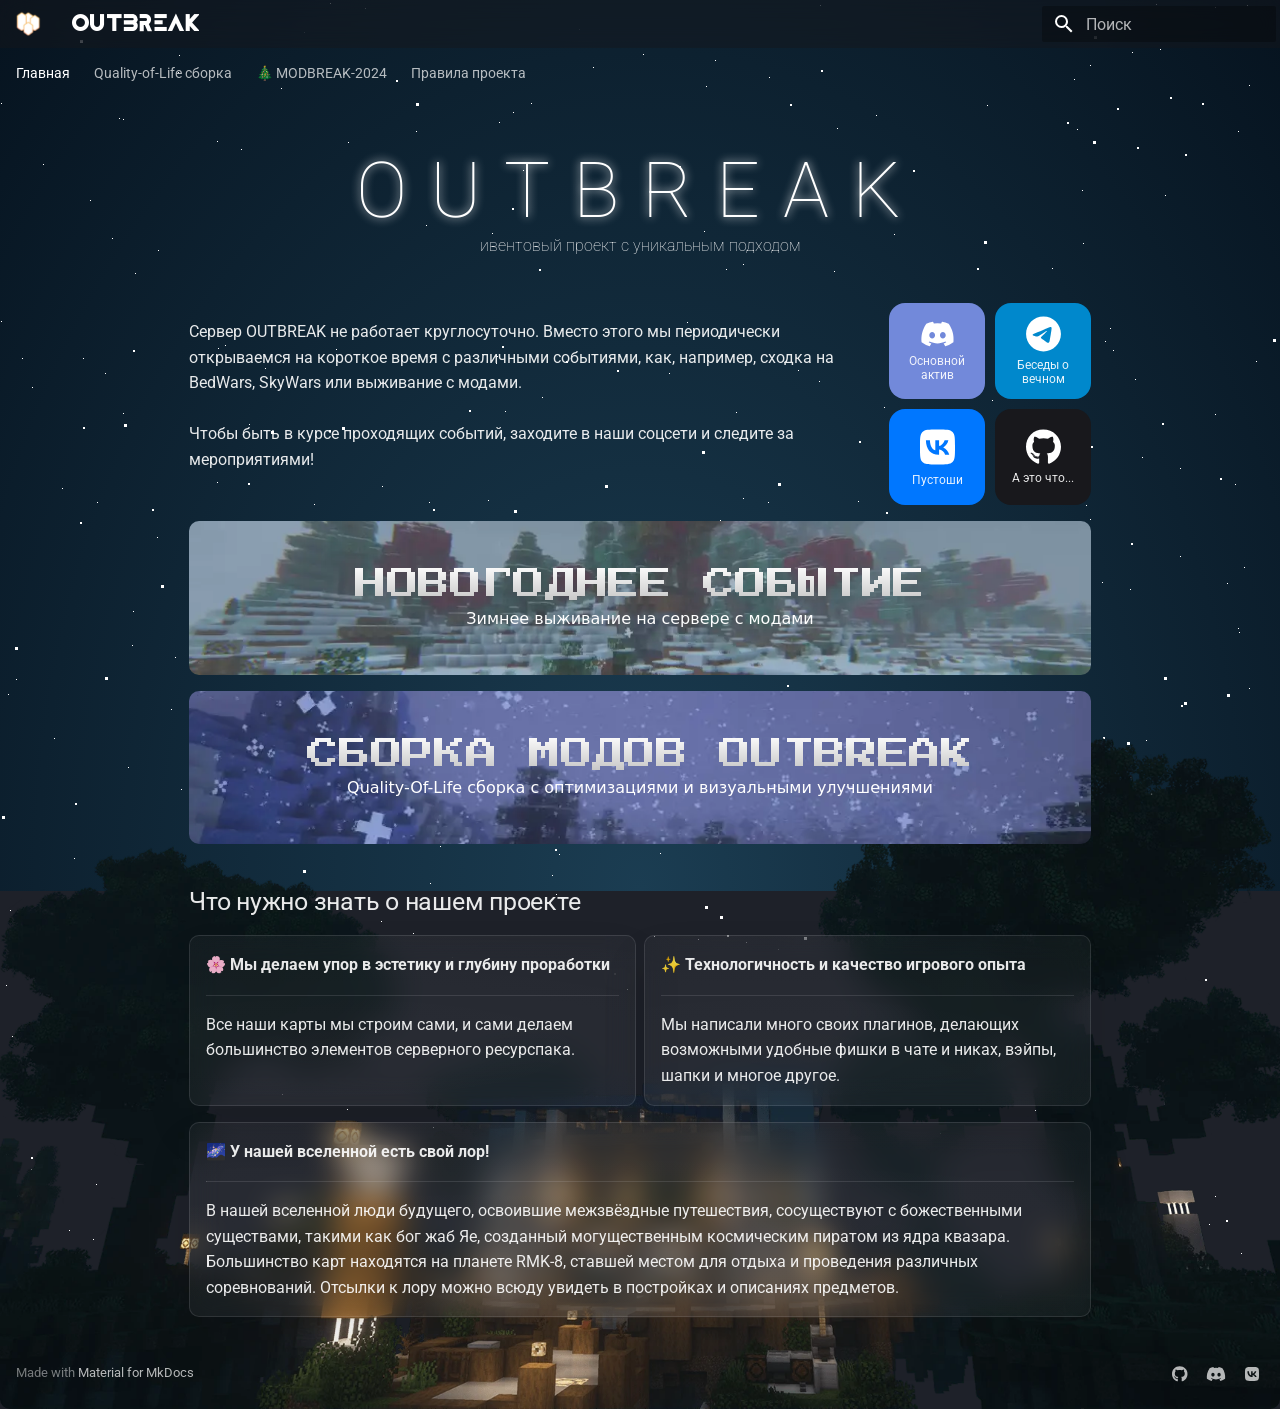
==== index.html @ 81daf766 "Deployed aa3ff1e with MkDocs version: 1.5.3" ====
<!doctype html>
<html lang="ru" class="no-js">
  <head>
    
      <meta charset="utf-8">
      <meta name="viewport" content="width=device-width,initial-scale=1">
      
      
      
        <link rel="canonical" href="https://outbreak-mc.github.io/">
      
      
      
        <link rel="next" href="modpack/">
      
      
      <link rel="icon" href="assets/images/classic_128.png">
      <meta name="generator" content="mkdocs-1.5.3, mkdocs-material-9.5.3">
    
    
      
        <title>OUTBREAK</title>
      
    
    
      <link rel="stylesheet" href="assets/stylesheets/main.50c56a3b.min.css">
      
        
        <link rel="stylesheet" href="assets/stylesheets/palette.06af60db.min.css">
      
      


    
    
      
    
    
      
        
        
        <link rel="preconnect" href="https://fonts.gstatic.com" crossorigin>
        <link rel="stylesheet" href="https://fonts.googleapis.com/css?family=Roboto:300,300i,400,400i,700,700i%7CRoboto+Mono:400,400i,700,700i&display=fallback">
        <style>:root{--md-text-font:"Roboto";--md-code-font:"Roboto Mono"}</style>
      
    
    
      <link rel="stylesheet" href="stylesheets/extra.css">
    
      <link rel="stylesheet" href="stylesheets/index.css">
    
      <link rel="stylesheet" href="stylesheets/stars.css">
    
    <script>__md_scope=new URL(".",location),__md_hash=e=>[...e].reduce((e,_)=>(e<<5)-e+_.charCodeAt(0),0),__md_get=(e,_=localStorage,t=__md_scope)=>JSON.parse(_.getItem(t.pathname+"."+e)),__md_set=(e,_,t=localStorage,a=__md_scope)=>{try{t.setItem(a.pathname+"."+e,JSON.stringify(_))}catch(e){}}</script>
    
      

    
    
    
  </head>
  
  
    
    
    
    
    
    <body dir="ltr" data-md-color-scheme="slate" data-md-color-primary="custom" data-md-color-accent="indigo">
  
    
    <input class="md-toggle" data-md-toggle="drawer" type="checkbox" id="__drawer" autocomplete="off">
    <input class="md-toggle" data-md-toggle="search" type="checkbox" id="__search" autocomplete="off">
    <label class="md-overlay" for="__drawer"></label>
    <div data-md-component="skip">
      
        
        <a href="#_1" class="md-skip">
          Перейти к содержанию
        </a>
      
    </div>
    <div data-md-component="announce">
      
    </div>
    
    
      

<header class="md-header" data-md-component="header">
  <nav class="md-header__inner md-grid" aria-label="Верхний колонтитул">
    <a href="." title="OUTBREAK" class="md-header__button md-logo" aria-label="OUTBREAK" data-md-component="logo">
      
  <img src="assets/images/classic_128.png" alt="logo">

    </a>
    <label class="md-header__button md-icon" for="__drawer">
      
      <svg xmlns="http://www.w3.org/2000/svg" viewBox="0 0 24 24"><path d="M3 6h18v2H3V6m0 5h18v2H3v-2m0 5h18v2H3v-2Z"/></svg>
    </label>
    <div class="md-header__title" data-md-component="header-title">
      <div class="md-header__ellipsis">
        <div class="md-header__topic">
          <span class="md-ellipsis">
            OUTBREAK
          </span>
        </div>
        <div class="md-header__topic" data-md-component="header-topic">
          <span class="md-ellipsis">
            
              Главная
            
          </span>
        </div>
      </div>
    </div>
    
      
    
    
    
    
      <label class="md-header__button md-icon" for="__search">
        
        <svg xmlns="http://www.w3.org/2000/svg" viewBox="0 0 24 24"><path d="M9.5 3A6.5 6.5 0 0 1 16 9.5c0 1.61-.59 3.09-1.56 4.23l.27.27h.79l5 5-1.5 1.5-5-5v-.79l-.27-.27A6.516 6.516 0 0 1 9.5 16 6.5 6.5 0 0 1 3 9.5 6.5 6.5 0 0 1 9.5 3m0 2C7 5 5 7 5 9.5S7 14 9.5 14 14 12 14 9.5 12 5 9.5 5Z"/></svg>
      </label>
      <div class="md-search" data-md-component="search" role="dialog">
  <label class="md-search__overlay" for="__search"></label>
  <div class="md-search__inner" role="search">
    <form class="md-search__form" name="search">
      <input type="text" class="md-search__input" name="query" aria-label="Поиск" placeholder="Поиск" autocapitalize="off" autocorrect="off" autocomplete="off" spellcheck="false" data-md-component="search-query" required>
      <label class="md-search__icon md-icon" for="__search">
        
        <svg xmlns="http://www.w3.org/2000/svg" viewBox="0 0 24 24"><path d="M9.5 3A6.5 6.5 0 0 1 16 9.5c0 1.61-.59 3.09-1.56 4.23l.27.27h.79l5 5-1.5 1.5-5-5v-.79l-.27-.27A6.516 6.516 0 0 1 9.5 16 6.5 6.5 0 0 1 3 9.5 6.5 6.5 0 0 1 9.5 3m0 2C7 5 5 7 5 9.5S7 14 9.5 14 14 12 14 9.5 12 5 9.5 5Z"/></svg>
        
        <svg xmlns="http://www.w3.org/2000/svg" viewBox="0 0 24 24"><path d="M20 11v2H8l5.5 5.5-1.42 1.42L4.16 12l7.92-7.92L13.5 5.5 8 11h12Z"/></svg>
      </label>
      <nav class="md-search__options" aria-label="Поиск">
        
        <button type="reset" class="md-search__icon md-icon" title="Очистить" aria-label="Очистить" tabindex="-1">
          
          <svg xmlns="http://www.w3.org/2000/svg" viewBox="0 0 24 24"><path d="M19 6.41 17.59 5 12 10.59 6.41 5 5 6.41 10.59 12 5 17.59 6.41 19 12 13.41 17.59 19 19 17.59 13.41 12 19 6.41Z"/></svg>
        </button>
      </nav>
      
        <div class="md-search__suggest" data-md-component="search-suggest"></div>
      
    </form>
    <div class="md-search__output">
      <div class="md-search__scrollwrap" data-md-scrollfix>
        <div class="md-search-result" data-md-component="search-result">
          <div class="md-search-result__meta">
            Инициализация поиска
          </div>
          <ol class="md-search-result__list" role="presentation"></ol>
        </div>
      </div>
    </div>
  </div>
</div>
    
    
  </nav>
  
</header>
    
    <div class="md-container" data-md-component="container">
      
      
        
          
            
<nav class="md-tabs" aria-label="Вкладки" data-md-component="tabs">
  <div class="md-grid">
    <ul class="md-tabs__list">
      
        
  
  
    
  
  
    <li class="md-tabs__item md-tabs__item--active">
      <a href="." class="md-tabs__link">
        
  
    
  
  Главная

      </a>
    </li>
  

      
        
  
  
  
    
    
      <li class="md-tabs__item">
        <a href="modpack/" class="md-tabs__link">
          
  
    
  
  Quality-of-Life сборка

        </a>
      </li>
    
  

      
        
  
  
  
    
    
      <li class="md-tabs__item">
        <a href="modbreak2024/" class="md-tabs__link">
          
  
    
  
  🎄 MODBREAK-2024

        </a>
      </li>
    
  

      
        
  
  
  
    
    
      <li class="md-tabs__item">
        <a href="rules/" class="md-tabs__link">
          
  
    
  
  Правила проекта

        </a>
      </li>
    
  

      
    </ul>
  </div>
</nav>
          
        
      
      <main class="md-main" data-md-component="main">
        <div class="md-main__inner md-grid">
          
            
              
              <div class="md-sidebar md-sidebar--primary" data-md-component="sidebar" data-md-type="navigation" >
                <div class="md-sidebar__scrollwrap">
                  <div class="md-sidebar__inner">
                    


  


<nav class="md-nav md-nav--primary md-nav--lifted" aria-label="Навигация" data-md-level="0">
  <label class="md-nav__title" for="__drawer">
    <a href="." title="OUTBREAK" class="md-nav__button md-logo" aria-label="OUTBREAK" data-md-component="logo">
      
  <img src="assets/images/classic_128.png" alt="logo">

    </a>
    OUTBREAK
  </label>
  
  <ul class="md-nav__list" data-md-scrollfix>
    
      
      
  
  
    
  
  
  
    <li class="md-nav__item md-nav__item--active">
      
      <input class="md-nav__toggle md-toggle" type="checkbox" id="__toc">
      
      
      
        <label class="md-nav__link md-nav__link--active" for="__toc">
          
  
  <span class="md-ellipsis">
    Главная
  </span>
  

          <span class="md-nav__icon md-icon"></span>
        </label>
      
      <a href="." class="md-nav__link md-nav__link--active">
        
  
  <span class="md-ellipsis">
    Главная
  </span>
  

      </a>
      
        

<nav class="md-nav md-nav--secondary" aria-label="Содержание">
  
  
  
  
    <label class="md-nav__title" for="__toc">
      <span class="md-nav__icon md-icon"></span>
      Содержание
    </label>
    <ul class="md-nav__list" data-md-component="toc" data-md-scrollfix>
      
        <li class="md-nav__item">
  <a href="#_1" class="md-nav__link">
    <span class="md-ellipsis">
      Что нужно знать о нашем проекте
    </span>
  </a>
  
</li>
      
    </ul>
  
</nav>
      
    </li>
  

    
      
      
  
  
  
  
    
    
      
        
          
        
      
        
      
        
      
        
      
    
    
    
    
      
      
    
    <li class="md-nav__item md-nav__item--section md-nav__item--nested">
      
        
        
        
          
        
        <input class="md-nav__toggle md-toggle md-toggle--indeterminate" type="checkbox" id="__nav_2" >
        
          
          
          <div class="md-nav__link md-nav__container">
            <a href="modpack/" class="md-nav__link ">
              
  
  <span class="md-ellipsis">
    Quality-of-Life сборка
  </span>
  

            </a>
            
              
              <label class="md-nav__link " for="__nav_2" id="__nav_2_label" tabindex="">
                <span class="md-nav__icon md-icon"></span>
              </label>
            
          </div>
        
        <nav class="md-nav" data-md-level="1" aria-labelledby="__nav_2_label" aria-expanded="false">
          <label class="md-nav__title" for="__nav_2">
            <span class="md-nav__icon md-icon"></span>
            Quality-of-Life сборка
          </label>
          <ul class="md-nav__list" data-md-scrollfix>
            
              
            
              
                
  
  
  
  
    <li class="md-nav__item">
      <a href="modpack/java-installation/" class="md-nav__link">
        
  
  <span class="md-ellipsis">
    Установка Java
  </span>
  

      </a>
    </li>
  

              
            
              
                
  
  
  
  
    <li class="md-nav__item">
      <a href="modpack/installation/" class="md-nav__link">
        
  
  <span class="md-ellipsis">
    Установка Сборки
  </span>
  

      </a>
    </li>
  

              
            
              
                
  
  
  
  
    <li class="md-nav__item">
      <a href="modpack/review/" class="md-nav__link">
        
  
  <span class="md-ellipsis">
    Обзор сборки
  </span>
  

      </a>
    </li>
  

              
            
          </ul>
        </nav>
      
    </li>
  

    
      
      
  
  
  
  
    
    
      
        
          
        
      
    
    
    
    
      
      
    
    <li class="md-nav__item md-nav__item--section md-nav__item--nested">
      
        
        
        
          
        
        <input class="md-nav__toggle md-toggle md-toggle--indeterminate" type="checkbox" id="__nav_3" >
        
          
          
          <div class="md-nav__link md-nav__container">
            <a href="modbreak2024/" class="md-nav__link ">
              
  
  <span class="md-ellipsis">
    🎄 MODBREAK-2024
  </span>
  

            </a>
            
          </div>
        
        <nav class="md-nav" data-md-level="1" aria-labelledby="__nav_3_label" aria-expanded="false">
          <label class="md-nav__title" for="__nav_3">
            <span class="md-nav__icon md-icon"></span>
            🎄 MODBREAK-2024
          </label>
          <ul class="md-nav__list" data-md-scrollfix>
            
              
            
          </ul>
        </nav>
      
    </li>
  

    
      
      
  
  
  
  
    
    
      
        
          
        
      
        
      
    
    
    
    
      
      
    
    <li class="md-nav__item md-nav__item--section md-nav__item--nested">
      
        
        
        
          
        
        <input class="md-nav__toggle md-toggle md-toggle--indeterminate" type="checkbox" id="__nav_4" >
        
          
          
          <div class="md-nav__link md-nav__container">
            <a href="rules/" class="md-nav__link ">
              
  
  <span class="md-ellipsis">
    Правила проекта
  </span>
  

            </a>
            
              
              <label class="md-nav__link " for="__nav_4" id="__nav_4_label" tabindex="">
                <span class="md-nav__icon md-icon"></span>
              </label>
            
          </div>
        
        <nav class="md-nav" data-md-level="1" aria-labelledby="__nav_4_label" aria-expanded="false">
          <label class="md-nav__title" for="__nav_4">
            <span class="md-nav__icon md-icon"></span>
            Правила проекта
          </label>
          <ul class="md-nav__list" data-md-scrollfix>
            
              
            
              
                
  
  
  
  
    <li class="md-nav__item">
      <a href="rules/staff/" class="md-nav__link">
        
  
  <span class="md-ellipsis">
    Примечания о работе персонала
  </span>
  

      </a>
    </li>
  

              
            
          </ul>
        </nav>
      
    </li>
  

    
  </ul>
</nav>
                  </div>
                </div>
              </div>
            
            
              
              <div class="md-sidebar md-sidebar--secondary" data-md-component="sidebar" data-md-type="toc" >
                <div class="md-sidebar__scrollwrap">
                  <div class="md-sidebar__inner">
                    

<nav class="md-nav md-nav--secondary" aria-label="Содержание">
  
  
  
  
    <label class="md-nav__title" for="__toc">
      <span class="md-nav__icon md-icon"></span>
      Содержание
    </label>
    <ul class="md-nav__list" data-md-component="toc" data-md-scrollfix>
      
        <li class="md-nav__item">
  <a href="#_1" class="md-nav__link">
    <span class="md-ellipsis">
      Что нужно знать о нашем проекте
    </span>
  </a>
  
</li>
      
    </ul>
  
</nav>
                  </div>
                </div>
              </div>
            
          
          
            <div class="md-content" data-md-component="content">
              <article class="md-content__inner md-typeset">
                
                  


<div id="stars_bg" class="fixed-bg">
  <div id='stars'></div>
  <div id='stars2'></div>
  <div id='stars3'></div>
</div>

<div class="fullsize-bg">
  <img class="footer-img" src="../../assets/images/bottom-min.webp">
</div>

<style>
  p,h2,h1 {
    color: #ffffffe7;
  }

  .md-sidebar__scrollwrap * {
    background: none !important;
  }

  .md-sidebar__scrollwrap * {
    box-shadow: none !important;
  }

  .md-header {
    /* background-image: url(/assets/header.webp);
            background-position: center; */
    backdrop-filter: blur(15px);
    background-color: #18181c72;
  }

  .md-content {
    max-width: 950px;
  }

  .md-main__inner {
    /* display: flex; */
    justify-content: center;
  }

  .md-footer,
  .md-footer-meta {
    background: none;
  }

  .md-tabs {
    background-color: #18181c00;
  }

  #__drawer:not(:checked) ~ .md-container .md-sidebar[data-md-type="navigation"] {
    display: none;
  }

  .md-sidebar[data-md-type="toc"] {
    display: none;
  }
</style>

<div class="outbreak-title">
  <h1>OUTBREAK</h1>
  <p>ивентовый проект с уникальным подходом</p>
</div>

<div class="about-container">
  <p style="flex: 1;">Сервер OUTBREAK не работает круглосуточно. Вместо этого мы периодически открываемся на короткое время с различными событиями, как, например, сходка на BedWars, SkyWars или выживание с модами.
  <br />
  <br />
  Чтобы быть в курсе проходящих событий, заходите в наши соцсети и следите за мероприятиями!
  </p>
  <div class="social-cards">

    <a class="soc-card" href="https://discord.gg/fhgkRff" target="_blank" style="--bg: #7289da">
      <svg xmlns="http://www.w3.org/2000/svg" fill="currentColor" height="16" width="20"
        viewBox="0 0 640 512"><!--!Font Awesome Free 6.5.1 by @fontawesome - https://fontawesome.com License - https://fontawesome.com/license/free Copyright 2023 Fonticons, Inc.-->
        <path
          d="M524.5 69.8a1.5 1.5 0 0 0 -.8-.7A485.1 485.1 0 0 0 404.1 32a1.8 1.8 0 0 0 -1.9 .9 337.5 337.5 0 0 0 -14.9 30.6 447.8 447.8 0 0 0 -134.4 0 309.5 309.5 0 0 0 -15.1-30.6 1.9 1.9 0 0 0 -1.9-.9A483.7 483.7 0 0 0 116.1 69.1a1.7 1.7 0 0 0 -.8 .7C39.1 183.7 18.2 294.7 28.4 404.4a2 2 0 0 0 .8 1.4A487.7 487.7 0 0 0 176 479.9a1.9 1.9 0 0 0 2.1-.7A348.2 348.2 0 0 0 208.1 430.4a1.9 1.9 0 0 0 -1-2.6 321.2 321.2 0 0 1 -45.9-21.9 1.9 1.9 0 0 1 -.2-3.1c3.1-2.3 6.2-4.7 9.1-7.1a1.8 1.8 0 0 1 1.9-.3c96.2 43.9 200.4 43.9 295.5 0a1.8 1.8 0 0 1 1.9 .2c2.9 2.4 6 4.9 9.1 7.2a1.9 1.9 0 0 1 -.2 3.1 301.4 301.4 0 0 1 -45.9 21.8 1.9 1.9 0 0 0 -1 2.6 391.1 391.1 0 0 0 30 48.8 1.9 1.9 0 0 0 2.1 .7A486 486 0 0 0 610.7 405.7a1.9 1.9 0 0 0 .8-1.4C623.7 277.6 590.9 167.5 524.5 69.8zM222.5 337.6c-29 0-52.8-26.6-52.8-59.2S193.1 219.1 222.5 219.1c29.7 0 53.3 26.8 52.8 59.2C275.3 311 251.9 337.6 222.5 337.6zm195.4 0c-29 0-52.8-26.6-52.8-59.2S388.4 219.1 417.9 219.1c29.7 0 53.3 26.8 52.8 59.2C470.7 311 447.5 337.6 417.9 337.6z" />
      </svg>
      <p>Основной актив</p>
    </a>

    <a class="soc-card" href="https://t.me/+voFbjhVPjq1jMzky" target="_blank" style="--bg: #0088cc">
      <svg xmlns="http://www.w3.org/2000/svg" fill="currentColor" height="16" width="15.5"
        viewBox="0 0 496 512"><!--!Font Awesome Free 6.5.1 by @fontawesome - https://fontawesome.com License - https://fontawesome.com/license/free Copyright 2023 Fonticons, Inc.-->
        <path
          d="M248 8C111 8 0 119 0 256S111 504 248 504 496 393 496 256 385 8 248 8zM363 176.7c-3.7 39.2-19.9 134.4-28.1 178.3-3.5 18.6-10.3 24.8-16.9 25.4-14.4 1.3-25.3-9.5-39.3-18.7-21.8-14.3-34.2-23.2-55.3-37.2-24.5-16.1-8.6-25 5.3-39.5 3.7-3.8 67.1-61.5 68.3-66.7 .2-.7 .3-3.1-1.2-4.4s-3.6-.8-5.1-.5q-3.3 .7-104.6 69.1-14.8 10.2-26.9 9.9c-8.9-.2-25.9-5-38.6-9.1-15.5-5-27.9-7.7-26.8-16.3q.8-6.7 18.5-13.7 108.4-47.2 144.6-62.3c68.9-28.6 83.2-33.6 92.5-33.8 2.1 0 6.6 .5 9.6 2.9a10.5 10.5 0 0 1 3.5 6.7A43.8 43.8 0 0 1 363 176.7z" />
      </svg>
      <p>Беседы о вечном</p>
    </a>

    <a class="soc-card" href="https://vk.com/outbreak_mc" target="_blank" style="--bg: #0077FF">
      <svg xmlns="http://www.w3.org/2000/svg" fill="currentColor" height="16" width="14"
        viewBox="0 0 448 512"><!--!Font Awesome Free 6.5.1 by @fontawesome - https://fontawesome.com License - https://fontawesome.com/license/free Copyright 2023 Fonticons, Inc.-->
        <path
          d="M31.5 63.5C0 95 0 145.7 0 247V265C0 366.3 0 417 31.5 448.5C63 480 113.7 480 215 480H233C334.3 480 385 480 416.5 448.5C448 417 448 366.3 448 265V247C448 145.7 448 95 416.5 63.5C385 32 334.3 32 233 32H215C113.7 32 63 32 31.5 63.5zM75.6 168.3H126.7C128.4 253.8 166.1 290 196 297.4V168.3H244.2V242C273.7 238.8 304.6 205.2 315.1 168.3H363.3C359.3 187.4 351.5 205.6 340.2 221.6C328.9 237.6 314.5 251.1 297.7 261.2C316.4 270.5 332.9 283.6 346.1 299.8C359.4 315.9 369 334.6 374.5 354.7H321.4C316.6 337.3 306.6 321.6 292.9 309.8C279.1 297.9 262.2 290.4 244.2 288.1V354.7H238.4C136.3 354.7 78 284.7 75.6 168.3z" />
      </svg>
      <p>Пустоши</p>
    </a>

    <a class="soc-card" href="https://github.com/outbreak-mc" target="_blank" style="--bg: #18181c">
      <svg xmlns="http://www.w3.org/2000/svg" fill="currentColor" height="16" width="15.5" viewBox="0 0 496 512"><!--!Font Awesome Free 6.5.1 by @fontawesome - https://fontawesome.com License - https://fontawesome.com/license/free Copyright 2023 Fonticons, Inc.--><path d="M165.9 397.4c0 2-2.3 3.6-5.2 3.6-3.3 .3-5.6-1.3-5.6-3.6 0-2 2.3-3.6 5.2-3.6 3-.3 5.6 1.3 5.6 3.6zm-31.1-4.5c-.7 2 1.3 4.3 4.3 4.9 2.6 1 5.6 0 6.2-2s-1.3-4.3-4.3-5.2c-2.6-.7-5.5 .3-6.2 2.3zm44.2-1.7c-2.9 .7-4.9 2.6-4.6 4.9 .3 2 2.9 3.3 5.9 2.6 2.9-.7 4.9-2.6 4.6-4.6-.3-1.9-3-3.2-5.9-2.9zM244.8 8C106.1 8 0 113.3 0 252c0 110.9 69.8 205.8 169.5 239.2 12.8 2.3 17.3-5.6 17.3-12.1 0-6.2-.3-40.4-.3-61.4 0 0-70 15-84.7-29.8 0 0-11.4-29.1-27.8-36.6 0 0-22.9-15.7 1.6-15.4 0 0 24.9 2 38.6 25.8 21.9 38.6 58.6 27.5 72.9 20.9 2.3-16 8.8-27.1 16-33.7-55.9-6.2-112.3-14.3-112.3-110.5 0-27.5 7.6-41.3 23.6-58.9-2.6-6.5-11.1-33.3 2.6-67.9 20.9-6.5 69 27 69 27 20-5.6 41.5-8.5 62.8-8.5s42.8 2.9 62.8 8.5c0 0 48.1-33.6 69-27 13.7 34.7 5.2 61.4 2.6 67.9 16 17.7 25.8 31.5 25.8 58.9 0 96.5-58.9 104.2-114.8 110.5 9.2 7.9 17 22.9 17 46.4 0 33.7-.3 75.4-.3 83.6 0 6.5 4.6 14.4 17.3 12.1C428.2 457.8 496 362.9 496 252 496 113.3 383.5 8 244.8 8zM97.2 352.9c-1.3 1-1 3.3 .7 5.2 1.6 1.6 3.9 2.3 5.2 1 1.3-1 1-3.3-.7-5.2-1.6-1.6-3.9-2.3-5.2-1zm-10.8-8.1c-.7 1.3 .3 2.9 2.3 3.9 1.6 1 3.6 .7 4.3-.7 .7-1.3-.3-2.9-2.3-3.9-2-.6-3.6-.3-4.3 .7zm32.4 35.6c-1.6 1.3-1 4.3 1.3 6.2 2.3 2.3 5.2 2.6 6.5 1 1.3-1.3 .7-4.3-1.3-6.2-2.2-2.3-5.2-2.6-6.5-1zm-11.4-14.7c-1.6 1-1.6 3.6 0 5.9 1.6 2.3 4.3 3.3 5.6 2.3 1.6-1.3 1.6-3.9 0-6.2-1.4-2.3-4-3.3-5.6-2z"/></svg>
      <p>А это что...</p>
    </a>

  </div>
</div>

<div class="grid cards our-stuff">
  <a class="img-btn" href="/modbreak2024/">
    <img class="footer-img" src="../../assets/modpack/modbreak2024/modbreakbg.webp">
    <h1 class="cool-outbreak-font">Новогоднее событие</h1>
    <p>Зимнее выживание на сервере с модами</p>
  </a>
</div>

<div class="grid cards">
  <a class="img-btn" href="/modpack/">
    <img class="footer-img" src="../../assets/modpack/aesthetics/particle-rain-snow.webp">
    <h1 class="cool-outbreak-font">Сборка модов OUTBREAK</h1>
    <p>Quality-Of-Life сборка с оптимизациями и визуальными улучшениями</p>
  </a>
</div>

<h2 id="_1">Что нужно знать о нашем проекте</h2>
<div class="grid cards align-link-down">
<ul>
<li>
<p><strong>🌸 Мы делаем упор в эстетику и глубину проработки</strong></p>
<hr />
<p>Все наши карты мы строим сами, и сами делаем большинство элементов серверного ресурспака.</p>
</li>
<li>
<p><strong>✨ Технологичность и качество игрового опыта</strong></p>
<hr />
<p>Мы написали много своих плагинов, делающих возможными удобные фишки в чате и никах, вэйпы, шапки и многое другое.</p>
</li>
</ul>
</div>
<div class="grid cards align-link-down">
<ul>
<li>
<p><strong>🌌 У нашей вселенной есть свой лор!</strong></p>
<hr />
<p>В нашей вселенной люди будущего, освоившие межзвёздные путешествия, сосуществуют с божественными существами, такими
как бог жаб Яе, созданный могущественным космическим пиратом из ядра квазара. Большинство карт находятся на планете
RMK-8, ставшей местом для отдыха и проведения различных соревнований. Отсылки к лору можно всюду увидеть в постройках
и описаниях предметов.</p>
</li>
</ul>
</div>












                
              </article>
            </div>
          
          
  <script>var tabs=__md_get("__tabs");if(Array.isArray(tabs))e:for(var set of document.querySelectorAll(".tabbed-set")){var tab,labels=set.querySelector(".tabbed-labels");for(tab of tabs)for(var label of labels.getElementsByTagName("label"))if(label.innerText.trim()===tab){var input=document.getElementById(label.htmlFor);input.checked=!0;continue e}}</script>

<script>var target=document.getElementById(location.hash.slice(1));target&&target.name&&(target.checked=target.name.startsWith("__tabbed_"))</script>
        </div>
        
      </main>
      
        <footer class="md-footer">
  
  <div class="md-footer-meta md-typeset">
    <div class="md-footer-meta__inner md-grid">
      <div class="md-copyright">
  
  
    Made with
    <a href="https://squidfunk.github.io/mkdocs-material/" target="_blank" rel="noopener">
      Material for MkDocs
    </a>
  
</div>
      
        <div class="md-social">
  
    
    
    
    
      
      
    
    <a href="https://github.com/outbreak-mc" target="_blank" rel="noopener" title="github.com" class="md-social__link">
      <svg xmlns="http://www.w3.org/2000/svg" viewBox="0 0 496 512"><!--! Font Awesome Free 6.5.1 by @fontawesome - https://fontawesome.com License - https://fontawesome.com/license/free (Icons: CC BY 4.0, Fonts: SIL OFL 1.1, Code: MIT License) Copyright 2023 Fonticons, Inc.--><path d="M165.9 397.4c0 2-2.3 3.6-5.2 3.6-3.3.3-5.6-1.3-5.6-3.6 0-2 2.3-3.6 5.2-3.6 3-.3 5.6 1.3 5.6 3.6zm-31.1-4.5c-.7 2 1.3 4.3 4.3 4.9 2.6 1 5.6 0 6.2-2s-1.3-4.3-4.3-5.2c-2.6-.7-5.5.3-6.2 2.3zm44.2-1.7c-2.9.7-4.9 2.6-4.6 4.9.3 2 2.9 3.3 5.9 2.6 2.9-.7 4.9-2.6 4.6-4.6-.3-1.9-3-3.2-5.9-2.9zM244.8 8C106.1 8 0 113.3 0 252c0 110.9 69.8 205.8 169.5 239.2 12.8 2.3 17.3-5.6 17.3-12.1 0-6.2-.3-40.4-.3-61.4 0 0-70 15-84.7-29.8 0 0-11.4-29.1-27.8-36.6 0 0-22.9-15.7 1.6-15.4 0 0 24.9 2 38.6 25.8 21.9 38.6 58.6 27.5 72.9 20.9 2.3-16 8.8-27.1 16-33.7-55.9-6.2-112.3-14.3-112.3-110.5 0-27.5 7.6-41.3 23.6-58.9-2.6-6.5-11.1-33.3 2.6-67.9 20.9-6.5 69 27 69 27 20-5.6 41.5-8.5 62.8-8.5s42.8 2.9 62.8 8.5c0 0 48.1-33.6 69-27 13.7 34.7 5.2 61.4 2.6 67.9 16 17.7 25.8 31.5 25.8 58.9 0 96.5-58.9 104.2-114.8 110.5 9.2 7.9 17 22.9 17 46.4 0 33.7-.3 75.4-.3 83.6 0 6.5 4.6 14.4 17.3 12.1C428.2 457.8 496 362.9 496 252 496 113.3 383.5 8 244.8 8zM97.2 352.9c-1.3 1-1 3.3.7 5.2 1.6 1.6 3.9 2.3 5.2 1 1.3-1 1-3.3-.7-5.2-1.6-1.6-3.9-2.3-5.2-1zm-10.8-8.1c-.7 1.3.3 2.9 2.3 3.9 1.6 1 3.6.7 4.3-.7.7-1.3-.3-2.9-2.3-3.9-2-.6-3.6-.3-4.3.7zm32.4 35.6c-1.6 1.3-1 4.3 1.3 6.2 2.3 2.3 5.2 2.6 6.5 1 1.3-1.3.7-4.3-1.3-6.2-2.2-2.3-5.2-2.6-6.5-1zm-11.4-14.7c-1.6 1-1.6 3.6 0 5.9 1.6 2.3 4.3 3.3 5.6 2.3 1.6-1.3 1.6-3.9 0-6.2-1.4-2.3-4-3.3-5.6-2z"/></svg>
    </a>
  
    
    
    
    
      
      
    
    <a href="https://discord.gg/fhgkRff" target="_blank" rel="noopener" title="discord.gg" class="md-social__link">
      <svg xmlns="http://www.w3.org/2000/svg" viewBox="0 0 640 512"><!--! Font Awesome Free 6.5.1 by @fontawesome - https://fontawesome.com License - https://fontawesome.com/license/free (Icons: CC BY 4.0, Fonts: SIL OFL 1.1, Code: MIT License) Copyright 2023 Fonticons, Inc.--><path d="M524.531 69.836a1.5 1.5 0 0 0-.764-.7A485.065 485.065 0 0 0 404.081 32.03a1.816 1.816 0 0 0-1.923.91 337.461 337.461 0 0 0-14.9 30.6 447.848 447.848 0 0 0-134.426 0 309.541 309.541 0 0 0-15.135-30.6 1.89 1.89 0 0 0-1.924-.91 483.689 483.689 0 0 0-119.688 37.107 1.712 1.712 0 0 0-.788.676C39.068 183.651 18.186 294.69 28.43 404.354a2.016 2.016 0 0 0 .765 1.375 487.666 487.666 0 0 0 146.825 74.189 1.9 1.9 0 0 0 2.063-.676A348.2 348.2 0 0 0 208.12 430.4a1.86 1.86 0 0 0-1.019-2.588 321.173 321.173 0 0 1-45.868-21.853 1.885 1.885 0 0 1-.185-3.126 251.047 251.047 0 0 0 9.109-7.137 1.819 1.819 0 0 1 1.9-.256c96.229 43.917 200.41 43.917 295.5 0a1.812 1.812 0 0 1 1.924.233 234.533 234.533 0 0 0 9.132 7.16 1.884 1.884 0 0 1-.162 3.126 301.407 301.407 0 0 1-45.89 21.83 1.875 1.875 0 0 0-1 2.611 391.055 391.055 0 0 0 30.014 48.815 1.864 1.864 0 0 0 2.063.7A486.048 486.048 0 0 0 610.7 405.729a1.882 1.882 0 0 0 .765-1.352c12.264-126.783-20.532-236.912-86.934-334.541ZM222.491 337.58c-28.972 0-52.844-26.587-52.844-59.239s23.409-59.241 52.844-59.241c29.665 0 53.306 26.82 52.843 59.239 0 32.654-23.41 59.241-52.843 59.241Zm195.38 0c-28.971 0-52.843-26.587-52.843-59.239s23.409-59.241 52.843-59.241c29.667 0 53.307 26.82 52.844 59.239 0 32.654-23.177 59.241-52.844 59.241Z"/></svg>
    </a>
  
    
    
    
    
      
      
    
    <a href="https://vk.com/outbreak_mc" target="_blank" rel="noopener" title="vk.com" class="md-social__link">
      <svg xmlns="http://www.w3.org/2000/svg" viewBox="0 0 448 512"><!--! Font Awesome Free 6.5.1 by @fontawesome - https://fontawesome.com License - https://fontawesome.com/license/free (Icons: CC BY 4.0, Fonts: SIL OFL 1.1, Code: MIT License) Copyright 2023 Fonticons, Inc.--><path d="M31.49 63.49C0 94.982 0 145.672 0 247.04v17.92c0 101.369 0 152.059 31.49 183.549C62.982 480 113.672 480 215.04 480h17.92c101.369 0 152.059 0 183.549-31.491C448 417.019 448 366.329 448 264.96v-17.92c0-101.369 0-152.059-31.491-183.55C385.019 32 334.329 32 232.96 32h-17.92C113.671 32 62.981 32 31.49 63.49ZM75.6 168.268h51.147c1.68 85.493 39.386 121.706 69.253 129.173V168.267h48.16V242c29.493-3.173 60.48-36.773 70.933-73.733h48.16a142.258 142.258 0 0 1-65.52 92.96 147.348 147.348 0 0 1 76.72 93.52H321.44a92.154 92.154 0 0 0-77.28-66.64v66.64h-5.787c-102.106 0-160.346-70-162.773-186.48Z"/></svg>
    </a>
  
</div>
      
    </div>
  </div>
</footer>
      
    </div>
    <div class="md-dialog" data-md-component="dialog">
      <div class="md-dialog__inner md-typeset"></div>
    </div>
    
      <div class="md-progress" data-md-component="progress" role="progressbar"></div>
    
    
    <script id="__config" type="application/json">{"base": ".", "features": ["navigation.tabs", "navigation.sections", "navigation.expand", "navigation.instant", "navigation.instant.progress", "navigation.table", "navigation.indexes", "search.suggest", "search.highlight", "content.tabs.link", "content.code.annotation", "content.code.copy"], "search": "assets/javascripts/workers/search.f886a092.min.js", "translations": {"clipboard.copied": "\u0421\u043a\u043e\u043f\u0438\u0440\u043e\u0432\u0430\u043d\u043e \u0432 \u0431\u0443\u0444\u0435\u0440", "clipboard.copy": "\u041a\u043e\u043f\u0438\u0440\u043e\u0432\u0430\u0442\u044c \u0432 \u0431\u0443\u0444\u0435\u0440", "search.result.more.one": "\u0415\u0449\u0451 1 \u043d\u0430 \u044d\u0442\u043e\u0439 \u0441\u0442\u0440\u0430\u043d\u0438\u0446\u0435", "search.result.more.other": "\u0415\u0449\u0451 # \u043d\u0430 \u044d\u0442\u043e\u0439 \u0441\u0442\u0440\u0430\u043d\u0438\u0446\u0435", "search.result.none": "\u0421\u043e\u0432\u043f\u0430\u0434\u0435\u043d\u0438\u0439 \u043d\u0435 \u043d\u0430\u0439\u0434\u0435\u043d\u043e", "search.result.one": "\u041d\u0430\u0439\u0434\u0435\u043d\u043e 1 \u0441\u043e\u0432\u043f\u0430\u0434\u0435\u043d\u0438\u0435", "search.result.other": "\u041d\u0430\u0439\u0434\u0435\u043d\u043e \u0441\u043e\u0432\u043f\u0430\u0434\u0435\u043d\u0438\u0439: #", "search.result.placeholder": "\u041d\u0430\u0447\u043d\u0438\u0442\u0435 \u043f\u0435\u0447\u0430\u0442\u0430\u0442\u044c \u0434\u043b\u044f \u043f\u043e\u0438\u0441\u043a\u0430", "search.result.term.missing": "\u041e\u0442\u0441\u0443\u0442\u0441\u0442\u0432\u0443\u0435\u0442", "select.version": "\u0412\u044b\u0431\u0435\u0440\u0438\u0442\u0435 \u0432\u0435\u0440\u0441\u0438\u044e"}}</script>
    
    
      <script src="assets/javascripts/bundle.d7c377c4.min.js"></script>
      
    
  </body>
</html>
---- assets/stylesheets/main.50c56a3b.min.css ----
@charset "UTF-8";html{-webkit-text-size-adjust:none;-moz-text-size-adjust:none;text-size-adjust:none;box-sizing:border-box}*,:after,:before{box-sizing:inherit}@media (prefers-reduced-motion){*,:after,:before{transition:none!important}}body{margin:0}a,button,input,label{-webkit-tap-highlight-color:transparent}a{color:inherit;text-decoration:none}hr{border:0;box-sizing:initial;display:block;height:.05rem;overflow:visible;padding:0}small{font-size:80%}sub,sup{line-height:1em}img{border-style:none}table{border-collapse:initial;border-spacing:0}td,th{font-weight:400;vertical-align:top}button{background:#0000;border:0;font-family:inherit;font-size:inherit;margin:0;padding:0}input{border:0;outline:none}:root{--md-primary-fg-color:#4051b5;--md-primary-fg-color--light:#5d6cc0;--md-primary-fg-color--dark:#303fa1;--md-primary-bg-color:#fff;--md-primary-bg-color--light:#ffffffb3;--md-accent-fg-color:#526cfe;--md-accent-fg-color--transparent:#526cfe1a;--md-accent-bg-color:#fff;--md-accent-bg-color--light:#ffffffb3}[data-md-color-scheme=default]{color-scheme:light}[data-md-color-scheme=default] img[src$="#gh-dark-mode-only"],[data-md-color-scheme=default] img[src$="#only-dark"]{display:none}:root,[data-md-color-scheme=default]{--md-hue:225deg;--md-default-fg-color:#000000de;--md-default-fg-color--light:#0000008a;--md-default-fg-color--lighter:#00000052;--md-default-fg-color--lightest:#00000012;--md-default-bg-color:#fff;--md-default-bg-color--light:#ffffffb3;--md-default-bg-color--lighter:#ffffff4d;--md-default-bg-color--lightest:#ffffff1f;--md-code-fg-color:#36464e;--md-code-bg-color:#f5f5f5;--md-code-hl-color:#4287ff;--md-code-hl-color--light:#4287ff1a;--md-code-hl-number-color:#d52a2a;--md-code-hl-special-color:#db1457;--md-code-hl-function-color:#a846b9;--md-code-hl-constant-color:#6e59d9;--md-code-hl-keyword-color:#3f6ec6;--md-code-hl-string-color:#1c7d4d;--md-code-hl-name-color:var(--md-code-fg-color);--md-code-hl-operator-color:var(--md-default-fg-color--light);--md-code-hl-punctuation-color:var(--md-default-fg-color--light);--md-code-hl-comment-color:var(--md-default-fg-color--light);--md-code-hl-generic-color:var(--md-default-fg-color--light);--md-code-hl-variable-color:var(--md-default-fg-color--light);--md-typeset-color:var(--md-default-fg-color);--md-typeset-a-color:var(--md-primary-fg-color);--md-typeset-del-color:#f5503d26;--md-typeset-ins-color:#0bd57026;--md-typeset-kbd-color:#fafafa;--md-typeset-kbd-accent-color:#fff;--md-typeset-kbd-border-color:#b8b8b8;--md-typeset-mark-color:#ffff0080;--md-typeset-table-color:#0000001f;--md-typeset-table-color--light:rgba(0,0,0,.035);--md-admonition-fg-color:var(--md-default-fg-color);--md-admonition-bg-color:var(--md-default-bg-color);--md-warning-fg-color:#000000de;--md-warning-bg-color:#ff9;--md-footer-fg-color:#fff;--md-footer-fg-color--light:#ffffffb3;--md-footer-fg-color--lighter:#ffffff73;--md-footer-bg-color:#000000de;--md-footer-bg-color--dark:#00000052;--md-shadow-z1:0 0.2rem 0.5rem #0000000d,0 0 0.05rem #0000001a;--md-shadow-z2:0 0.2rem 0.5rem #0000001a,0 0 0.05rem #00000040;--md-shadow-z3:0 0.2rem 0.5rem #0003,0 0 0.05rem #00000059}.md-icon svg{fill:currentcolor;display:block;height:1.2rem;width:1.2rem}body{-webkit-font-smoothing:antialiased;-moz-osx-font-smoothing:grayscale;--md-text-font-family:var(--md-text-font,_),-apple-system,BlinkMacSystemFont,Helvetica,Arial,sans-serif;--md-code-font-family:var(--md-code-font,_),SFMono-Regular,Consolas,Menlo,monospace}aside,body,input{font-feature-settings:"kern","liga";color:var(--md-typeset-color);font-family:var(--md-text-font-family)}code,kbd,pre{font-feature-settings:"kern";font-family:var(--md-code-font-family)}:root{--md-typeset-table-sort-icon:url('data:image/svg+xml;charset=utf-8,<svg xmlns="http://www.w3.org/2000/svg" viewBox="0 0 24 24"><path d="m18 21-4-4h3V7h-3l4-4 4 4h-3v10h3M2 19v-2h10v2M2 13v-2h7v2M2 7V5h4v2H2Z"/></svg>');--md-typeset-table-sort-icon--asc:url('data:image/svg+xml;charset=utf-8,<svg xmlns="http://www.w3.org/2000/svg" viewBox="0 0 24 24"><path d="M19 17h3l-4 4-4-4h3V3h2M2 17h10v2H2M6 5v2H2V5m0 6h7v2H2v-2Z"/></svg>');--md-typeset-table-sort-icon--desc:url('data:image/svg+xml;charset=utf-8,<svg xmlns="http://www.w3.org/2000/svg" viewBox="0 0 24 24"><path d="M19 7h3l-4-4-4 4h3v14h2M2 17h10v2H2M6 5v2H2V5m0 6h7v2H2v-2Z"/></svg>')}.md-typeset{-webkit-print-color-adjust:exact;color-adjust:exact;font-size:.8rem;line-height:1.6}@media print{.md-typeset{font-size:.68rem}}.md-typeset blockquote,.md-typeset dl,.md-typeset figure,.md-typeset ol,.md-typeset pre,.md-typeset ul{margin-bottom:1em;margin-top:1em}.md-typeset h1{color:var(--md-default-fg-color--light);font-size:2em;line-height:1.3;margin:0 0 1.25em}.md-typeset h1,.md-typeset h2{font-weight:300;letter-spacing:-.01em}.md-typeset h2{font-size:1.5625em;line-height:1.4;margin:1.6em 0 .64em}.md-typeset h3{font-size:1.25em;font-weight:400;letter-spacing:-.01em;line-height:1.5;margin:1.6em 0 .8em}.md-typeset h2+h3{margin-top:.8em}.md-typeset h4{font-weight:700;letter-spacing:-.01em;margin:1em 0}.md-typeset h5,.md-typeset h6{color:var(--md-default-fg-color--light);font-size:.8em;font-weight:700;letter-spacing:-.01em;margin:1.25em 0}.md-typeset h5{text-transform:uppercase}.md-typeset hr{border-bottom:.05rem solid var(--md-default-fg-color--lightest);display:flow-root;margin:1.5em 0}.md-typeset a{color:var(--md-typeset-a-color);word-break:break-word}.md-typeset a,.md-typeset a:before{transition:color 125ms}.md-typeset a:focus,.md-typeset a:hover{color:var(--md-accent-fg-color)}.md-typeset a:focus code,.md-typeset a:hover code{background-color:var(--md-accent-fg-color--transparent)}.md-typeset a code{color:currentcolor;transition:background-color 125ms}.md-typeset a.focus-visible{outline-color:var(--md-accent-fg-color);outline-offset:.2rem}.md-typeset code,.md-typeset kbd,.md-typeset pre{color:var(--md-code-fg-color);direction:ltr;font-variant-ligatures:none}@media print{.md-typeset code,.md-typeset kbd,.md-typeset pre{white-space:pre-wrap}}.md-typeset code{background-color:var(--md-code-bg-color);border-radius:.1rem;-webkit-box-decoration-break:clone;box-decoration-break:clone;font-size:.85em;padding:0 .2941176471em;word-break:break-word}.md-typeset code:not(.focus-visible){-webkit-tap-highlight-color:transparent;outline:none}.md-typeset pre{display:flow-root;line-height:1.4;position:relative}.md-typeset pre>code{-webkit-box-decoration-break:slice;box-decoration-break:slice;box-shadow:none;display:block;margin:0;outline-color:var(--md-accent-fg-color);overflow:auto;padding:.7720588235em 1.1764705882em;scrollbar-color:var(--md-default-fg-color--lighter) #0000;scrollbar-width:thin;touch-action:auto;word-break:normal}.md-typeset pre>code:hover{scrollbar-color:var(--md-accent-fg-color) #0000}.md-typeset pre>code::-webkit-scrollbar{height:.2rem;width:.2rem}.md-typeset pre>code::-webkit-scrollbar-thumb{background-color:var(--md-default-fg-color--lighter)}.md-typeset pre>code::-webkit-scrollbar-thumb:hover{background-color:var(--md-accent-fg-color)}.md-typeset kbd{background-color:var(--md-typeset-kbd-color);border-radius:.1rem;box-shadow:0 .1rem 0 .05rem var(--md-typeset-kbd-border-color),0 .1rem 0 var(--md-typeset-kbd-border-color),0 -.1rem .2rem var(--md-typeset-kbd-accent-color) inset;color:var(--md-default-fg-color);display:inline-block;font-size:.75em;padding:0 .6666666667em;vertical-align:text-top;word-break:break-word}.md-typeset mark{background-color:var(--md-typeset-mark-color);-webkit-box-decoration-break:clone;box-decoration-break:clone;color:inherit;word-break:break-word}.md-typeset abbr{border-bottom:.05rem dotted var(--md-default-fg-color--light);cursor:help;text-decoration:none}.md-typeset small{opacity:.75}[dir=ltr] .md-typeset sub,[dir=ltr] .md-typeset sup{margin-left:.078125em}[dir=rtl] .md-typeset sub,[dir=rtl] .md-typeset sup{margin-right:.078125em}[dir=ltr] .md-typeset blockquote{padding-left:.6rem}[dir=rtl] .md-typeset blockquote{padding-right:.6rem}[dir=ltr] .md-typeset blockquote{border-left:.2rem solid var(--md-default-fg-color--lighter)}[dir=rtl] .md-typeset blockquote{border-right:.2rem solid var(--md-default-fg-color--lighter)}.md-typeset blockquote{color:var(--md-default-fg-color--light);margin-left:0;margin-right:0}.md-typeset ul{list-style-type:disc}[dir=ltr] .md-typeset ol,[dir=ltr] .md-typeset ul{margin-left:.625em}[dir=rtl] .md-typeset ol,[dir=rtl] .md-typeset ul{margin-right:.625em}.md-typeset ol,.md-typeset ul{padding:0}.md-typeset ol:not([hidden]),.md-typeset ul:not([hidden]){display:flow-root}.md-typeset ol ol,.md-typeset ul ol{list-style-type:lower-alpha}.md-typeset ol ol ol,.md-typeset ul ol ol{list-style-type:lower-roman}[dir=ltr] .md-typeset ol li,[dir=ltr] .md-typeset ul li{margin-left:1.25em}[dir=rtl] .md-typeset ol li,[dir=rtl] .md-typeset ul li{margin-right:1.25em}.md-typeset ol li,.md-typeset ul li{margin-bottom:.5em}.md-typeset ol li blockquote,.md-typeset ol li p,.md-typeset ul li blockquote,.md-typeset ul li p{margin:.5em 0}.md-typeset ol li:last-child,.md-typeset ul li:last-child{margin-bottom:0}[dir=ltr] .md-typeset ol li ol,[dir=ltr] .md-typeset ol li ul,[dir=ltr] .md-typeset ul li ol,[dir=ltr] .md-typeset ul li ul{margin-left:.625em}[dir=rtl] .md-typeset ol li ol,[dir=rtl] .md-typeset ol li ul,[dir=rtl] .md-typeset ul li ol,[dir=rtl] .md-typeset ul li ul{margin-right:.625em}.md-typeset ol li ol,.md-typeset ol li ul,.md-typeset ul li ol,.md-typeset ul li ul{margin-bottom:.5em;margin-top:.5em}[dir=ltr] .md-typeset dd{margin-left:1.875em}[dir=rtl] .md-typeset dd{margin-right:1.875em}.md-typeset dd{margin-bottom:1.5em;margin-top:1em}.md-typeset img,.md-typeset svg,.md-typeset video{height:auto;max-width:100%}.md-typeset img[align=left]{margin:1em 1em 1em 0}.md-typeset img[align=right]{margin:1em 0 1em 1em}.md-typeset img[align]:only-child{margin-top:0}.md-typeset figure{display:flow-root;margin:1em auto;max-width:100%;text-align:center;width:-webkit-fit-content;width:-moz-fit-content;width:fit-content}.md-typeset figure img{display:block}.md-typeset figcaption{font-style:italic;margin:1em auto;max-width:24rem}.md-typeset iframe{max-width:100%}.md-typeset table:not([class]){background-color:var(--md-default-bg-color);border:.05rem solid var(--md-typeset-table-color);border-radius:.1rem;display:inline-block;font-size:.64rem;max-width:100%;overflow:auto;touch-action:auto}@media print{.md-typeset table:not([class]){display:table}}.md-typeset table:not([class])+*{margin-top:1.5em}.md-typeset table:not([class]) td>:first-child,.md-typeset table:not([class]) th>:first-child{margin-top:0}.md-typeset table:not([class]) td>:last-child,.md-typeset table:not([class]) th>:last-child{margin-bottom:0}.md-typeset table:not([class]) td:not([align]),.md-typeset table:not([class]) th:not([align]){text-align:left}[dir=rtl] .md-typeset table:not([class]) td:not([align]),[dir=rtl] .md-typeset table:not([class]) th:not([align]){text-align:right}.md-typeset table:not([class]) th{font-weight:700;min-width:5rem;padding:.9375em 1.25em;vertical-align:top}.md-typeset table:not([class]) td{border-top:.05rem solid var(--md-typeset-table-color);padding:.9375em 1.25em;vertical-align:top}.md-typeset table:not([class]) tbody tr{transition:background-color 125ms}.md-typeset table:not([class]) tbody tr:hover{background-color:var(--md-typeset-table-color--light);box-shadow:0 .05rem 0 var(--md-default-bg-color) inset}.md-typeset table:not([class]) a{word-break:normal}.md-typeset table th[role=columnheader]{cursor:pointer}[dir=ltr] .md-typeset table th[role=columnheader]:after{margin-left:.5em}[dir=rtl] .md-typeset table th[role=columnheader]:after{margin-right:.5em}.md-typeset table th[role=columnheader]:after{content:"";display:inline-block;height:1.2em;-webkit-mask-image:var(--md-typeset-table-sort-icon);mask-image:var(--md-typeset-table-sort-icon);-webkit-mask-repeat:no-repeat;mask-repeat:no-repeat;-webkit-mask-size:contain;mask-size:contain;transition:background-color 125ms;vertical-align:text-bottom;width:1.2em}.md-typeset table th[role=columnheader]:hover:after{background-color:var(--md-default-fg-color--lighter)}.md-typeset table th[role=columnheader][aria-sort=ascending]:after{background-color:var(--md-default-fg-color--light);-webkit-mask-image:var(--md-typeset-table-sort-icon--asc);mask-image:var(--md-typeset-table-sort-icon--asc)}.md-typeset table th[role=columnheader][aria-sort=descending]:after{background-color:var(--md-default-fg-color--light);-webkit-mask-image:var(--md-typeset-table-sort-icon--desc);mask-image:var(--md-typeset-table-sort-icon--desc)}.md-typeset__scrollwrap{margin:1em -.8rem;overflow-x:auto;touch-action:auto}.md-typeset__table{display:inline-block;margin-bottom:.5em;padding:0 .8rem}@media print{.md-typeset__table{display:block}}html .md-typeset__table table{display:table;margin:0;overflow:hidden;width:100%}@media screen and (max-width:44.984375em){.md-content__inner>pre{margin:1em -.8rem}.md-content__inner>pre code{border-radius:0}}.md-typeset .md-author{border-radius:100%;display:block;flex-shrink:0;height:1.6rem;overflow:hidden;position:relative;transition:color 125ms,transform 125ms;width:1.6rem}.md-typeset .md-author img{display:block}.md-typeset .md-author--more{background:var(--md-default-fg-color--lightest);color:var(--md-default-fg-color--lighter);font-size:.6rem;font-weight:700;line-height:1.6rem;text-align:center}.md-typeset .md-author--long{height:2.4rem;width:2.4rem}.md-typeset a.md-author{transform:scale(1)}.md-typeset a.md-author img{filter:grayscale(100%) opacity(75%);transition:filter 125ms}.md-typeset a.md-author:focus,.md-typeset a.md-author:hover{transform:scale(1.1);z-index:1}.md-typeset a.md-author:focus img,.md-typeset a.md-author:hover img{filter:grayscale(0)}.md-banner{background-color:var(--md-footer-bg-color);color:var(--md-footer-fg-color);overflow:auto}@media print{.md-banner{display:none}}.md-banner--warning{background-color:var(--md-warning-bg-color);color:var(--md-warning-fg-color)}.md-banner__inner{font-size:.7rem;margin:.6rem auto;padding:0 .8rem}[dir=ltr] .md-banner__button{float:right}[dir=rtl] .md-banner__button{float:left}.md-banner__button{color:inherit;cursor:pointer;transition:opacity .25s}.no-js .md-banner__button{display:none}.md-banner__button:hover{opacity:.7}html{font-size:125%;height:100%;overflow-x:hidden}@media screen and (min-width:100em){html{font-size:137.5%}}@media screen and (min-width:125em){html{font-size:150%}}body{background-color:var(--md-default-bg-color);display:flex;flex-direction:column;font-size:.5rem;min-height:100%;position:relative;width:100%}@media print{body{display:block}}@media screen and (max-width:59.984375em){body[data-md-scrolllock]{position:fixed}}.md-grid{margin-left:auto;margin-right:auto;max-width:61rem}.md-container{display:flex;flex-direction:column;flex-grow:1}@media print{.md-container{display:block}}.md-main{flex-grow:1}.md-main__inner{display:flex;height:100%;margin-top:1.5rem}.md-ellipsis{overflow:hidden;text-overflow:ellipsis}.md-toggle{display:none}.md-option{height:0;opacity:0;position:absolute;width:0}.md-option:checked+label:not([hidden]){display:block}.md-option.focus-visible+label{outline-color:var(--md-accent-fg-color);outline-style:auto}.md-skip{background-color:var(--md-default-fg-color);border-radius:.1rem;color:var(--md-default-bg-color);font-size:.64rem;margin:.5rem;opacity:0;outline-color:var(--md-accent-fg-color);padding:.3rem .5rem;position:fixed;transform:translateY(.4rem);z-index:-1}.md-skip:focus{opacity:1;transform:translateY(0);transition:transform .25s cubic-bezier(.4,0,.2,1),opacity 175ms 75ms;z-index:10}@page{margin:25mm}:root{--md-clipboard-icon:url('data:image/svg+xml;charset=utf-8,<svg xmlns="http://www.w3.org/2000/svg" viewBox="0 0 24 24"><path d="M19 21H8V7h11m0-2H8a2 2 0 0 0-2 2v14a2 2 0 0 0 2 2h11a2 2 0 0 0 2-2V7a2 2 0 0 0-2-2m-3-4H4a2 2 0 0 0-2 2v14h2V3h12V1Z"/></svg>')}.md-clipboard{border-radius:.1rem;color:var(--md-default-fg-color--lightest);cursor:pointer;height:1.5em;outline-color:var(--md-accent-fg-color);outline-offset:.1rem;position:absolute;right:.5em;top:.5em;transition:color .25s;width:1.5em;z-index:1}@media print{.md-clipboard{display:none}}.md-clipboard:not(.focus-visible){-webkit-tap-highlight-color:transparent;outline:none}:hover>.md-clipboard{color:var(--md-default-fg-color--light)}.md-clipboard:focus,.md-clipboard:hover{color:var(--md-accent-fg-color)}.md-clipboard:after{background-color:currentcolor;content:"";display:block;height:1.125em;margin:0 auto;-webkit-mask-image:var(--md-clipboard-icon);mask-image:var(--md-clipboard-icon);-webkit-mask-position:center;mask-position:center;-webkit-mask-repeat:no-repeat;mask-repeat:no-repeat;-webkit-mask-size:contain;mask-size:contain;width:1.125em}.md-clipboard--inline{cursor:pointer}.md-clipboard--inline code{transition:color .25s,background-color .25s}.md-clipboard--inline:focus code,.md-clipboard--inline:hover code{background-color:var(--md-accent-fg-color--transparent);color:var(--md-accent-fg-color)}@keyframes consent{0%{opacity:0;transform:translateY(100%)}to{opacity:1;transform:translateY(0)}}@keyframes overlay{0%{opacity:0}to{opacity:1}}.md-consent__overlay{animation:overlay .25s both;-webkit-backdrop-filter:blur(.1rem);backdrop-filter:blur(.1rem);background-color:#0000008a;height:100%;opacity:1;position:fixed;top:0;width:100%;z-index:5}.md-consent__inner{animation:consent .5s cubic-bezier(.1,.7,.1,1) both;background-color:var(--md-default-bg-color);border:0;border-radius:.1rem;bottom:0;box-shadow:0 0 .2rem #0000001a,0 .2rem .4rem #0003;max-height:100%;overflow:auto;padding:0;position:fixed;width:100%;z-index:5}.md-consent__form{padding:.8rem}.md-consent__settings{display:none;margin:1em 0}input:checked+.md-consent__settings{display:block}.md-consent__controls{margin-bottom:.8rem}.md-typeset .md-consent__controls .md-button{display:inline}@media screen and (max-width:44.984375em){.md-typeset .md-consent__controls .md-button{display:block;margin-top:.4rem;text-align:center;width:100%}}.md-consent label{cursor:pointer}.md-content{flex-grow:1;min-width:0}.md-content__inner{margin:0 .8rem 1.2rem;padding-top:.6rem}@media screen and (min-width:76.25em){[dir=ltr] .md-sidebar--primary:not([hidden])~.md-content>.md-content__inner{margin-left:1.2rem}[dir=ltr] .md-sidebar--secondary:not([hidden])~.md-content>.md-content__inner,[dir=rtl] .md-sidebar--primary:not([hidden])~.md-content>.md-content__inner{margin-right:1.2rem}[dir=rtl] .md-sidebar--secondary:not([hidden])~.md-content>.md-content__inner{margin-left:1.2rem}}.md-content__inner:before{content:"";display:block;height:.4rem}.md-content__inner>:last-child{margin-bottom:0}[dir=ltr] .md-content__button{float:right}[dir=rtl] .md-content__button{float:left}[dir=ltr] .md-content__button{margin-left:.4rem}[dir=rtl] .md-content__button{margin-right:.4rem}.md-content__button{margin:.4rem 0;padding:0}@media print{.md-content__button{display:none}}.md-typeset .md-content__button{color:var(--md-default-fg-color--lighter)}.md-content__button svg{display:inline;vertical-align:top}[dir=rtl] .md-content__button svg{transform:scaleX(-1)}[dir=ltr] .md-dialog{right:.8rem}[dir=rtl] .md-dialog{left:.8rem}.md-dialog{background-color:var(--md-default-fg-color);border-radius:.1rem;bottom:.8rem;box-shadow:var(--md-shadow-z3);min-width:11.1rem;opacity:0;padding:.4rem .6rem;pointer-events:none;position:fixed;transform:translateY(100%);transition:transform 0ms .4s,opacity .4s;z-index:4}@media print{.md-dialog{display:none}}.md-dialog--active{opacity:1;pointer-events:auto;transform:translateY(0);transition:transform .4s cubic-bezier(.075,.85,.175,1),opacity .4s}.md-dialog__inner{color:var(--md-default-bg-color);font-size:.7rem}.md-feedback{margin:2em 0 1em;text-align:center}.md-feedback fieldset{border:none;margin:0;padding:0}.md-feedback__title{font-weight:700;margin:1em auto}.md-feedback__inner{position:relative}.md-feedback__list{display:flex;flex-wrap:wrap;place-content:baseline center;position:relative}.md-feedback__list:hover .md-icon:not(:disabled){color:var(--md-default-fg-color--lighter)}:disabled .md-feedback__list{min-height:1.8rem}.md-feedback__icon{color:var(--md-default-fg-color--light);cursor:pointer;flex-shrink:0;margin:0 .1rem;transition:color 125ms}.md-feedback__icon:not(:disabled).md-icon:hover{color:var(--md-accent-fg-color)}.md-feedback__icon:disabled{color:var(--md-default-fg-color--lightest);pointer-events:none}.md-feedback__note{opacity:0;position:relative;transform:translateY(.4rem);transition:transform .4s cubic-bezier(.1,.7,.1,1),opacity .15s}.md-feedback__note>*{margin:0 auto;max-width:16rem}:disabled .md-feedback__note{opacity:1;transform:translateY(0)}.md-footer{background-color:var(--md-footer-bg-color);color:var(--md-footer-fg-color)}@media print{.md-footer{display:none}}.md-footer__inner{justify-content:space-between;overflow:auto;padding:.2rem}.md-footer__inner:not([hidden]){display:flex}.md-footer__link{align-items:end;display:flex;flex-grow:0.01;margin-bottom:.4rem;margin-top:1rem;max-width:100%;outline-color:var(--md-accent-fg-color);overflow:hidden;transition:opacity .25s}.md-footer__link:focus,.md-footer__link:hover{opacity:.7}[dir=rtl] .md-footer__link svg{transform:scaleX(-1)}@media screen and (max-width:44.984375em){.md-footer__link--prev{flex-shrink:0}.md-footer__link--prev .md-footer__title{display:none}}[dir=ltr] .md-footer__link--next{margin-left:auto}[dir=rtl] .md-footer__link--next{margin-right:auto}.md-footer__link--next{text-align:right}[dir=rtl] .md-footer__link--next{text-align:left}.md-footer__title{flex-grow:1;font-size:.9rem;margin-bottom:.7rem;max-width:calc(100% - 2.4rem);padding:0 1rem;white-space:nowrap}.md-footer__button{margin:.2rem;padding:.4rem}.md-footer__direction{font-size:.64rem;opacity:.7}.md-footer-meta{background-color:var(--md-footer-bg-color--dark)}.md-footer-meta__inner{display:flex;flex-wrap:wrap;justify-content:space-between;padding:.2rem}html .md-footer-meta.md-typeset a{color:var(--md-footer-fg-color--light)}html .md-footer-meta.md-typeset a:focus,html .md-footer-meta.md-typeset a:hover{color:var(--md-footer-fg-color)}.md-copyright{color:var(--md-footer-fg-color--lighter);font-size:.64rem;margin:auto .6rem;padding:.4rem 0;width:100%}@media screen and (min-width:45em){.md-copyright{width:auto}}.md-copyright__highlight{color:var(--md-footer-fg-color--light)}.md-social{display:inline-flex;gap:.2rem;margin:0 .4rem;padding:.2rem 0 .6rem}@media screen and (min-width:45em){.md-social{padding:.6rem 0}}.md-social__link{display:inline-block;height:1.6rem;text-align:center;width:1.6rem}.md-social__link:before{line-height:1.9}.md-social__link svg{fill:currentcolor;max-height:.8rem;vertical-align:-25%}.md-typeset .md-button{border:.1rem solid;border-radius:.1rem;color:var(--md-primary-fg-color);cursor:pointer;display:inline-block;font-weight:700;padding:.625em 2em;transition:color 125ms,background-color 125ms,border-color 125ms}.md-typeset .md-button--primary{background-color:var(--md-primary-fg-color);border-color:var(--md-primary-fg-color);color:var(--md-primary-bg-color)}.md-typeset .md-button:focus,.md-typeset .md-button:hover{background-color:var(--md-accent-fg-color);border-color:var(--md-accent-fg-color);color:var(--md-accent-bg-color)}[dir=ltr] .md-typeset .md-input{border-top-left-radius:.1rem}[dir=ltr] .md-typeset .md-input,[dir=rtl] .md-typeset .md-input{border-top-right-radius:.1rem}[dir=rtl] .md-typeset .md-input{border-top-left-radius:.1rem}.md-typeset .md-input{border-bottom:.1rem solid var(--md-default-fg-color--lighter);box-shadow:var(--md-shadow-z1);font-size:.8rem;height:1.8rem;padding:0 .6rem;transition:border .25s,box-shadow .25s}.md-typeset .md-input:focus,.md-typeset .md-input:hover{border-bottom-color:var(--md-accent-fg-color);box-shadow:var(--md-shadow-z2)}.md-typeset .md-input--stretch{width:100%}.md-header{background-color:var(--md-primary-fg-color);box-shadow:0 0 .2rem #0000,0 .2rem .4rem #0000;color:var(--md-primary-bg-color);display:block;left:0;position:sticky;right:0;top:0;z-index:4}@media print{.md-header{display:none}}.md-header[hidden]{transform:translateY(-100%);transition:transform .25s cubic-bezier(.8,0,.6,1),box-shadow .25s}.md-header--shadow{box-shadow:0 0 .2rem #0000001a,0 .2rem .4rem #0003;transition:transform .25s cubic-bezier(.1,.7,.1,1),box-shadow .25s}.md-header__inner{align-items:center;display:flex;padding:0 .2rem}.md-header__button{color:currentcolor;cursor:pointer;margin:.2rem;outline-color:var(--md-accent-fg-color);padding:.4rem;position:relative;transition:opacity .25s;vertical-align:middle;z-index:1}.md-header__button:hover{opacity:.7}.md-header__button:not([hidden]){display:inline-block}.md-header__button:not(.focus-visible){-webkit-tap-highlight-color:transparent;outline:none}.md-header__button.md-logo{margin:.2rem;padding:.4rem}@media screen and (max-width:76.234375em){.md-header__button.md-logo{display:none}}.md-header__button.md-logo img,.md-header__button.md-logo svg{fill:currentcolor;display:block;height:1.2rem;width:auto}@media screen and (min-width:60em){.md-header__button[for=__search]{display:none}}.no-js .md-header__button[for=__search]{display:none}[dir=rtl] .md-header__button[for=__search] svg{transform:scaleX(-1)}@media screen and (min-width:76.25em){.md-header__button[for=__drawer]{display:none}}.md-header__topic{display:flex;max-width:100%;position:absolute;transition:transform .4s cubic-bezier(.1,.7,.1,1),opacity .15s;white-space:nowrap}.md-header__topic+.md-header__topic{opacity:0;pointer-events:none;transform:translateX(1.25rem);transition:transform .4s cubic-bezier(1,.7,.1,.1),opacity .15s;z-index:-1}[dir=rtl] .md-header__topic+.md-header__topic{transform:translateX(-1.25rem)}.md-header__topic:first-child{font-weight:700}[dir=ltr] .md-header__title{margin-left:1rem;margin-right:.4rem}[dir=rtl] .md-header__title{margin-left:.4rem;margin-right:1rem}.md-header__title{flex-grow:1;font-size:.9rem;height:2.4rem;line-height:2.4rem}.md-header__title--active .md-header__topic{opacity:0;pointer-events:none;transform:translateX(-1.25rem);transition:transform .4s cubic-bezier(1,.7,.1,.1),opacity .15s;z-index:-1}[dir=rtl] .md-header__title--active .md-header__topic{transform:translateX(1.25rem)}.md-header__title--active .md-header__topic+.md-header__topic{opacity:1;pointer-events:auto;transform:translateX(0);transition:transform .4s cubic-bezier(.1,.7,.1,1),opacity .15s;z-index:0}.md-header__title>.md-header__ellipsis{height:100%;position:relative;width:100%}.md-header__option{display:flex;flex-shrink:0;max-width:100%;transition:max-width 0ms .25s,opacity .25s .25s;white-space:nowrap}[data-md-toggle=search]:checked~.md-header .md-header__option{max-width:0;opacity:0;transition:max-width 0ms,opacity 0ms}.md-header__option>input{bottom:0}.md-header__source{display:none}@media screen and (min-width:60em){[dir=ltr] .md-header__source{margin-left:1rem}[dir=rtl] .md-header__source{margin-right:1rem}.md-header__source{display:block;max-width:11.7rem;width:11.7rem}}@media screen and (min-width:76.25em){[dir=ltr] .md-header__source{margin-left:1.4rem}[dir=rtl] .md-header__source{margin-right:1.4rem}}.md-meta{color:var(--md-default-fg-color--light);font-size:.7rem;line-height:1.3}.md-meta__list{display:inline-flex;flex-wrap:wrap;list-style:none;margin:0;padding:0}.md-meta__item:not(:last-child):after{content:"·";margin-left:.2rem;margin-right:.2rem}.md-meta__link{color:var(--md-typeset-a-color)}.md-meta__link:focus,.md-meta__link:hover{color:var(--md-accent-fg-color)}.md-draft{background-color:#ff1744;border-radius:.125em;color:#fff;display:inline-block;font-weight:700;padding-left:.5714285714em;padding-right:.5714285714em}:root{--md-nav-icon--prev:url('data:image/svg+xml;charset=utf-8,<svg xmlns="http://www.w3.org/2000/svg" viewBox="0 0 24 24"><path d="M20 11v2H8l5.5 5.5-1.42 1.42L4.16 12l7.92-7.92L13.5 5.5 8 11h12Z"/></svg>');--md-nav-icon--next:url('data:image/svg+xml;charset=utf-8,<svg xmlns="http://www.w3.org/2000/svg" viewBox="0 0 24 24"><path d="M8.59 16.58 13.17 12 8.59 7.41 10 6l6 6-6 6-1.41-1.42Z"/></svg>');--md-toc-icon:url('data:image/svg+xml;charset=utf-8,<svg xmlns="http://www.w3.org/2000/svg" viewBox="0 0 24 24"><path d="M3 9h14V7H3v2m0 4h14v-2H3v2m0 4h14v-2H3v2m16 0h2v-2h-2v2m0-10v2h2V7h-2m0 6h2v-2h-2v2Z"/></svg>')}.md-nav{font-size:.7rem;line-height:1.3}.md-nav__title{color:var(--md-default-fg-color--light);display:block;font-weight:700;overflow:hidden;padding:0 .6rem;text-overflow:ellipsis}.md-nav__title .md-nav__button{display:none}.md-nav__title .md-nav__button img{height:100%;width:auto}.md-nav__title .md-nav__button.md-logo img,.md-nav__title .md-nav__button.md-logo svg{fill:currentcolor;display:block;height:2.4rem;max-width:100%;object-fit:contain;width:auto}.md-nav__list{list-style:none;margin:0;padding:0}.md-nav__link{align-items:flex-start;display:flex;gap:.4rem;margin-top:.625em;scroll-snap-align:start;transition:color 125ms}.md-nav__link--passed{color:var(--md-default-fg-color--light)}.md-nav__item .md-nav__link--active,.md-nav__item .md-nav__link--active code{color:var(--md-typeset-a-color)}.md-nav__link .md-ellipsis{position:relative}[dir=ltr] .md-nav__link .md-icon:last-child{margin-left:auto}[dir=rtl] .md-nav__link .md-icon:last-child{margin-right:auto}.md-nav__link svg{fill:currentcolor;flex-shrink:0;height:1.3em}.md-nav__link[for]:focus,.md-nav__link[for]:hover,.md-nav__link[href]:focus,.md-nav__link[href]:hover{color:var(--md-accent-fg-color);cursor:pointer}.md-nav__link.focus-visible{outline-color:var(--md-accent-fg-color);outline-offset:.2rem}.md-nav--primary .md-nav__link[for=__toc]{display:none}.md-nav--primary .md-nav__link[for=__toc] .md-icon:after{background-color:currentcolor;display:block;height:100%;-webkit-mask-image:var(--md-toc-icon);mask-image:var(--md-toc-icon);width:100%}.md-nav--primary .md-nav__link[for=__toc]~.md-nav{display:none}.md-nav__container>.md-nav__link{margin-top:0}.md-nav__container>.md-nav__link:first-child{flex-grow:1;min-width:0}.md-nav__icon{flex-shrink:0}.md-nav__source{display:none}@media screen and (max-width:76.234375em){.md-nav--primary,.md-nav--primary .md-nav{background-color:var(--md-default-bg-color);display:flex;flex-direction:column;height:100%;left:0;position:absolute;right:0;top:0;z-index:1}.md-nav--primary .md-nav__item,.md-nav--primary .md-nav__title{font-size:.8rem;line-height:1.5}.md-nav--primary .md-nav__title{background-color:var(--md-default-fg-color--lightest);color:var(--md-default-fg-color--light);cursor:pointer;height:5.6rem;line-height:2.4rem;padding:3rem .8rem .2rem;position:relative;white-space:nowrap}[dir=ltr] .md-nav--primary .md-nav__title .md-nav__icon{left:.4rem}[dir=rtl] .md-nav--primary .md-nav__title .md-nav__icon{right:.4rem}.md-nav--primary .md-nav__title .md-nav__icon{display:block;height:1.2rem;margin:.2rem;position:absolute;top:.4rem;width:1.2rem}.md-nav--primary .md-nav__title .md-nav__icon:after{background-color:currentcolor;content:"";display:block;height:100%;-webkit-mask-image:var(--md-nav-icon--prev);mask-image:var(--md-nav-icon--prev);-webkit-mask-position:center;mask-position:center;-webkit-mask-repeat:no-repeat;mask-repeat:no-repeat;-webkit-mask-size:contain;mask-size:contain;width:100%}.md-nav--primary .md-nav__title~.md-nav__list{background-color:var(--md-default-bg-color);box-shadow:0 .05rem 0 var(--md-default-fg-color--lightest) inset;overflow-y:auto;scroll-snap-type:y mandatory;touch-action:pan-y}.md-nav--primary .md-nav__title~.md-nav__list>:first-child{border-top:0}.md-nav--primary .md-nav__title[for=__drawer]{background-color:var(--md-primary-fg-color);color:var(--md-primary-bg-color);font-weight:700}.md-nav--primary .md-nav__title .md-logo{display:block;left:.2rem;margin:.2rem;padding:.4rem;position:absolute;right:.2rem;top:.2rem}.md-nav--primary .md-nav__list{flex:1}.md-nav--primary .md-nav__item{border-top:.05rem solid var(--md-default-fg-color--lightest)}.md-nav--primary .md-nav__item--active>.md-nav__link{color:var(--md-typeset-a-color)}.md-nav--primary .md-nav__item--active>.md-nav__link:focus,.md-nav--primary .md-nav__item--active>.md-nav__link:hover{color:var(--md-accent-fg-color)}.md-nav--primary .md-nav__link{margin-top:0;padding:.6rem .8rem}.md-nav--primary .md-nav__link svg{margin-top:.1em}.md-nav--primary .md-nav__link>.md-nav__link{padding:0}[dir=ltr] .md-nav--primary .md-nav__link .md-nav__icon{margin-right:-.2rem}[dir=rtl] .md-nav--primary .md-nav__link .md-nav__icon{margin-left:-.2rem}.md-nav--primary .md-nav__link .md-nav__icon{font-size:1.2rem;height:1.2rem;width:1.2rem}.md-nav--primary .md-nav__link .md-nav__icon:after{background-color:currentcolor;content:"";display:block;height:100%;-webkit-mask-image:var(--md-nav-icon--next);mask-image:var(--md-nav-icon--next);-webkit-mask-position:center;mask-position:center;-webkit-mask-repeat:no-repeat;mask-repeat:no-repeat;-webkit-mask-size:contain;mask-size:contain;width:100%}[dir=rtl] .md-nav--primary .md-nav__icon:after{transform:scale(-1)}.md-nav--primary .md-nav--secondary .md-nav{background-color:initial;position:static}[dir=ltr] .md-nav--primary .md-nav--secondary .md-nav .md-nav__link{padding-left:1.4rem}[dir=rtl] .md-nav--primary .md-nav--secondary .md-nav .md-nav__link{padding-right:1.4rem}[dir=ltr] .md-nav--primary .md-nav--secondary .md-nav .md-nav .md-nav__link{padding-left:2rem}[dir=rtl] .md-nav--primary .md-nav--secondary .md-nav .md-nav .md-nav__link{padding-right:2rem}[dir=ltr] .md-nav--primary .md-nav--secondary .md-nav .md-nav .md-nav .md-nav__link{padding-left:2.6rem}[dir=rtl] .md-nav--primary .md-nav--secondary .md-nav .md-nav .md-nav .md-nav__link{padding-right:2.6rem}[dir=ltr] .md-nav--primary .md-nav--secondary .md-nav .md-nav .md-nav .md-nav .md-nav__link{padding-left:3.2rem}[dir=rtl] .md-nav--primary .md-nav--secondary .md-nav .md-nav .md-nav .md-nav .md-nav__link{padding-right:3.2rem}.md-nav--secondary{background-color:initial}.md-nav__toggle~.md-nav{display:flex;opacity:0;transform:translateX(100%);transition:transform .25s cubic-bezier(.8,0,.6,1),opacity 125ms 50ms}[dir=rtl] .md-nav__toggle~.md-nav{transform:translateX(-100%)}.md-nav__toggle:checked~.md-nav{opacity:1;transform:translateX(0);transition:transform .25s cubic-bezier(.4,0,.2,1),opacity 125ms 125ms}.md-nav__toggle:checked~.md-nav>.md-nav__list{-webkit-backface-visibility:hidden;backface-visibility:hidden}}@media screen and (max-width:59.984375em){.md-nav--primary .md-nav__link[for=__toc]{display:flex}.md-nav--primary .md-nav__link[for=__toc] .md-icon:after{content:""}.md-nav--primary .md-nav__link[for=__toc]+.md-nav__link{display:none}.md-nav--primary .md-nav__link[for=__toc]~.md-nav{display:flex}.md-nav__source{background-color:var(--md-primary-fg-color--dark);color:var(--md-primary-bg-color);display:block;padding:0 .2rem}}@media screen and (min-width:60em) and (max-width:76.234375em){.md-nav--integrated .md-nav__link[for=__toc]{display:flex}.md-nav--integrated .md-nav__link[for=__toc] .md-icon:after{content:""}.md-nav--integrated .md-nav__link[for=__toc]+.md-nav__link{display:none}.md-nav--integrated .md-nav__link[for=__toc]~.md-nav{display:flex}}@media screen and (min-width:60em){.md-nav{margin-bottom:-.4rem}.md-nav--secondary .md-nav__title{background:var(--md-default-bg-color);box-shadow:0 0 .4rem .4rem var(--md-default-bg-color);position:sticky;top:0;z-index:1}.md-nav--secondary .md-nav__title[for=__toc]{scroll-snap-align:start}.md-nav--secondary .md-nav__title .md-nav__icon{display:none}[dir=ltr] .md-nav--secondary .md-nav__list{padding-left:.6rem}[dir=rtl] .md-nav--secondary .md-nav__list{padding-right:.6rem}.md-nav--secondary .md-nav__list{padding-bottom:.4rem}[dir=ltr] .md-nav--secondary .md-nav__item>.md-nav__link{margin-right:.4rem}[dir=rtl] .md-nav--secondary .md-nav__item>.md-nav__link{margin-left:.4rem}}@media screen and (min-width:76.25em){.md-nav{margin-bottom:-.4rem;transition:max-height .25s cubic-bezier(.86,0,.07,1)}.md-nav--primary .md-nav__title{background:var(--md-default-bg-color);box-shadow:0 0 .4rem .4rem var(--md-default-bg-color);position:sticky;top:0;z-index:1}.md-nav--primary .md-nav__title[for=__drawer]{scroll-snap-align:start}.md-nav--primary .md-nav__title .md-nav__icon{display:none}[dir=ltr] .md-nav--primary .md-nav__list{padding-left:.6rem}[dir=rtl] .md-nav--primary .md-nav__list{padding-right:.6rem}.md-nav--primary .md-nav__list{padding-bottom:.4rem}[dir=ltr] .md-nav--primary .md-nav__item>.md-nav__link{margin-right:.4rem}[dir=rtl] .md-nav--primary .md-nav__item>.md-nav__link{margin-left:.4rem}.md-nav__toggle~.md-nav{display:grid;grid-template-rows:0fr;opacity:0;transition:grid-template-rows .25s cubic-bezier(.86,0,.07,1),opacity .25s,visibility 0ms .25s;visibility:collapse}.md-nav__toggle~.md-nav>.md-nav__list{overflow:hidden}.md-nav__toggle.md-toggle--indeterminate~.md-nav,.md-nav__toggle:checked~.md-nav{grid-template-rows:1fr;opacity:1;transition:grid-template-rows .25s cubic-bezier(.86,0,.07,1),opacity .15s .1s,visibility 0ms;visibility:visible}.md-nav__toggle.md-toggle--indeterminate~.md-nav{transition:none}.md-nav__item--nested>.md-nav>.md-nav__title{display:none}.md-nav__item--section{display:block;margin:1.25em 0}.md-nav__item--section:last-child{margin-bottom:0}.md-nav__item--section>.md-nav__link{font-weight:700}.md-nav__item--section>.md-nav__link[for]{color:var(--md-default-fg-color--light)}.md-nav__item--section>.md-nav__link:not(.md-nav__container){pointer-events:none}.md-nav__item--section>.md-nav__link .md-icon,.md-nav__item--section>.md-nav__link>[for]{display:none}[dir=ltr] .md-nav__item--section>.md-nav{margin-left:-.6rem}[dir=rtl] .md-nav__item--section>.md-nav{margin-right:-.6rem}.md-nav__item--section>.md-nav{display:block;opacity:1;visibility:visible}.md-nav__item--section>.md-nav>.md-nav__list>.md-nav__item{padding:0}.md-nav__icon{border-radius:100%;height:.9rem;transition:background-color .25s;width:.9rem}.md-nav__icon:hover{background-color:var(--md-accent-fg-color--transparent)}.md-nav__icon:after{background-color:currentcolor;border-radius:100%;content:"";display:inline-block;height:100%;-webkit-mask-image:var(--md-nav-icon--next);mask-image:var(--md-nav-icon--next);-webkit-mask-position:center;mask-position:center;-webkit-mask-repeat:no-repeat;mask-repeat:no-repeat;-webkit-mask-size:contain;mask-size:contain;transition:transform .25s;vertical-align:-.1rem;width:100%}[dir=rtl] .md-nav__icon:after{transform:rotate(180deg)}.md-nav__item--nested .md-nav__toggle:checked~.md-nav__link .md-nav__icon:after,.md-nav__item--nested .md-toggle--indeterminate~.md-nav__link .md-nav__icon:after{transform:rotate(90deg)}.md-nav--lifted>.md-nav__list>.md-nav__item,.md-nav--lifted>.md-nav__title{display:none}.md-nav--lifted>.md-nav__list>.md-nav__item--active{display:block}.md-nav--lifted>.md-nav__list>.md-nav__item--active>.md-nav__link{background:var(--md-default-bg-color);box-shadow:0 0 .4rem .4rem var(--md-default-bg-color);margin-top:0;position:sticky;top:0;z-index:1}.md-nav--lifted>.md-nav__list>.md-nav__item--active>.md-nav__link:not(.md-nav__container){pointer-events:none}.md-nav--lifted>.md-nav__list>.md-nav__item--active.md-nav__item--section{margin:0}[dir=ltr] .md-nav--lifted>.md-nav__list>.md-nav__item>.md-nav{margin-left:-.6rem}[dir=rtl] .md-nav--lifted>.md-nav__list>.md-nav__item>.md-nav{margin-right:-.6rem}.md-nav--lifted>.md-nav__list>.md-nav__item>[for]{color:var(--md-default-fg-color--light)}.md-nav--lifted .md-nav[data-md-level="1"]{grid-template-rows:1fr;opacity:1;visibility:visible}.md-nav--integrated>.md-nav__list>.md-nav__item--active:not(.md-nav__item--nested){padding:0 .6rem}.md-nav--integrated>.md-nav__list>.md-nav__item--active:not(.md-nav__item--nested)>.md-nav__link{padding:0}[dir=ltr] .md-nav--integrated>.md-nav__list>.md-nav__item--active .md-nav--secondary{border-left:.05rem solid var(--md-primary-fg-color)}[dir=rtl] .md-nav--integrated>.md-nav__list>.md-nav__item--active .md-nav--secondary{border-right:.05rem solid var(--md-primary-fg-color)}.md-nav--integrated>.md-nav__list>.md-nav__item--active .md-nav--secondary{display:block;margin-bottom:1.25em;opacity:1;visibility:visible}.md-nav--integrated>.md-nav__list>.md-nav__item--active .md-nav--secondary>.md-nav__list{overflow:visible;padding-bottom:0}.md-nav--integrated>.md-nav__list>.md-nav__item--active .md-nav--secondary>.md-nav__title{display:none}}.md-pagination{font-size:.8rem;font-weight:700;gap:.4rem}.md-pagination,.md-pagination>*{align-items:center;display:flex;justify-content:center}.md-pagination>*{border-radius:.2rem;height:1.8rem;min-width:1.8rem;text-align:center}.md-pagination__current{background-color:var(--md-default-fg-color--lightest);color:var(--md-default-fg-color--light)}.md-pagination__link{transition:color 125ms,background-color 125ms}.md-pagination__link:focus,.md-pagination__link:hover{background-color:var(--md-accent-fg-color--transparent);color:var(--md-accent-fg-color)}.md-pagination__link:focus svg,.md-pagination__link:hover svg{color:var(--md-accent-fg-color)}.md-pagination__link.focus-visible{outline-color:var(--md-accent-fg-color);outline-offset:.2rem}.md-pagination__link svg{fill:currentcolor;color:var(--md-default-fg-color--lighter);display:block;max-height:100%;width:1.2rem}.md-post__back{border-bottom:.05rem solid var(--md-default-fg-color--lightest);margin-bottom:1.2rem;padding-bottom:1.2rem}@media screen and (max-width:76.234375em){.md-post__back{display:none}}[dir=rtl] .md-post__back svg{transform:scaleX(-1)}.md-post__authors{display:flex;flex-direction:column;gap:.6rem;margin:0 .6rem 1.2rem}.md-post .md-post__meta a{transition:color 125ms}.md-post .md-post__meta a:focus,.md-post .md-post__meta a:hover{color:var(--md-accent-fg-color)}.md-post__title{color:var(--md-default-fg-color--light);font-weight:700}.md-post--excerpt{margin-bottom:3.2rem}.md-post--excerpt .md-post__header{align-items:center;display:flex;gap:.6rem;min-height:1.6rem}.md-post--excerpt .md-post__authors{align-items:center;display:inline-flex;flex-direction:row;gap:.2rem;margin:0;min-height:2.4rem}[dir=ltr] .md-post--excerpt .md-post__meta .md-meta__list{margin-right:.4rem}[dir=rtl] .md-post--excerpt .md-post__meta .md-meta__list{margin-left:.4rem}.md-post--excerpt .md-post__content>:first-child{--md-scroll-margin:6rem;margin-top:0}.md-post>.md-nav--secondary{margin:1em 0}.md-profile{align-items:center;display:flex;font-size:.7rem;gap:.6rem;line-height:1.4;width:100%}.md-profile__description{flex-grow:1}.md-content--post{display:flex}@media screen and (max-width:76.234375em){.md-content--post{flex-flow:column-reverse}}.md-content--post>.md-content__inner{min-width:0}@media screen and (min-width:76.25em){[dir=ltr] .md-content--post>.md-content__inner{margin-left:1.2rem}[dir=rtl] .md-content--post>.md-content__inner{margin-right:1.2rem}}@media screen and (max-width:76.234375em){.md-sidebar.md-sidebar--post{padding:0;position:static;width:100%}.md-sidebar.md-sidebar--post .md-sidebar__scrollwrap{overflow:visible}.md-sidebar.md-sidebar--post .md-sidebar__inner{padding:0}.md-sidebar.md-sidebar--post .md-post__meta{margin-left:.6rem;margin-right:.6rem}.md-sidebar.md-sidebar--post .md-nav__item{border:none;display:inline}.md-sidebar.md-sidebar--post .md-nav__list{display:inline-flex;flex-wrap:wrap;gap:.6rem;padding-bottom:.6rem;padding-top:.6rem}.md-sidebar.md-sidebar--post .md-nav__link{padding:0}.md-sidebar.md-sidebar--post .md-nav{height:auto;margin-bottom:0;position:static}}:root{--md-progress-value:0;--md-progress-delay:400ms}.md-progress{background:var(--md-primary-bg-color);height:.075rem;opacity:min(clamp(0,var(--md-progress-value),1),clamp(0,100 - var(--md-progress-value),1));position:fixed;top:0;transform:scaleX(calc(var(--md-progress-value)*1%));transform-origin:left;transition:transform .5s cubic-bezier(.19,1,.22,1),opacity .25s var(--md-progress-delay);width:100%;z-index:4}:root{--md-search-result-icon:url('data:image/svg+xml;charset=utf-8,<svg xmlns="http://www.w3.org/2000/svg" viewBox="0 0 24 24"><path d="M14 2H6a2 2 0 0 0-2 2v16a2 2 0 0 0 2 2h7c-.41-.25-.8-.56-1.14-.9-.33-.33-.61-.7-.86-1.1H6V4h7v5h5v1.18c.71.16 1.39.43 2 .82V8l-6-6m6.31 16.9c1.33-2.11.69-4.9-1.4-6.22-2.11-1.33-4.91-.68-6.22 1.4-1.34 2.11-.69 4.89 1.4 6.22 1.46.93 3.32.93 4.79.02L22 23.39 23.39 22l-3.08-3.1m-3.81.1a2.5 2.5 0 0 1-2.5-2.5 2.5 2.5 0 0 1 2.5-2.5 2.5 2.5 0 0 1 2.5 2.5 2.5 2.5 0 0 1-2.5 2.5Z"/></svg>')}.md-search{position:relative}@media screen and (min-width:60em){.md-search{padding:.2rem 0}}.no-js .md-search{display:none}.md-search__overlay{opacity:0;z-index:1}@media screen and (max-width:59.984375em){[dir=ltr] .md-search__overlay{left:-2.2rem}[dir=rtl] .md-search__overlay{right:-2.2rem}.md-search__overlay{background-color:var(--md-default-bg-color);border-radius:1rem;height:2rem;overflow:hidden;pointer-events:none;position:absolute;top:-1rem;transform-origin:center;transition:transform .3s .1s,opacity .2s .2s;width:2rem}[data-md-toggle=search]:checked~.md-header .md-search__overlay{opacity:1;transition:transform .4s,opacity .1s}}@media screen and (min-width:60em){[dir=ltr] .md-search__overlay{left:0}[dir=rtl] .md-search__overlay{right:0}.md-search__overlay{background-color:#0000008a;cursor:pointer;height:0;position:fixed;top:0;transition:width 0ms .25s,height 0ms .25s,opacity .25s;width:0}[data-md-toggle=search]:checked~.md-header .md-search__overlay{height:200vh;opacity:1;transition:width 0ms,height 0ms,opacity .25s;width:100%}}@media screen and (max-width:29.984375em){[data-md-toggle=search]:checked~.md-header .md-search__overlay{transform:scale(45)}}@media screen and (min-width:30em) and (max-width:44.984375em){[data-md-toggle=search]:checked~.md-header .md-search__overlay{transform:scale(60)}}@media screen and (min-width:45em) and (max-width:59.984375em){[data-md-toggle=search]:checked~.md-header .md-search__overlay{transform:scale(75)}}.md-search__inner{-webkit-backface-visibility:hidden;backface-visibility:hidden}@media screen and (max-width:59.984375em){[dir=ltr] .md-search__inner{left:0}[dir=rtl] .md-search__inner{right:0}.md-search__inner{height:0;opacity:0;overflow:hidden;position:fixed;top:0;transform:translateX(5%);transition:width 0ms .3s,height 0ms .3s,transform .15s cubic-bezier(.4,0,.2,1) .15s,opacity .15s .15s;width:0;z-index:2}[dir=rtl] .md-search__inner{transform:translateX(-5%)}[data-md-toggle=search]:checked~.md-header .md-search__inner{height:100%;opacity:1;transform:translateX(0);transition:width 0ms 0ms,height 0ms 0ms,transform .15s cubic-bezier(.1,.7,.1,1) .15s,opacity .15s .15s;width:100%}}@media screen and (min-width:60em){[dir=ltr] .md-search__inner{float:right}[dir=rtl] .md-search__inner{float:left}.md-search__inner{padding:.1rem 0;position:relative;transition:width .25s cubic-bezier(.1,.7,.1,1);width:11.7rem}}@media screen and (min-width:60em) and (max-width:76.234375em){[data-md-toggle=search]:checked~.md-header .md-search__inner{width:23.4rem}}@media screen and (min-width:76.25em){[data-md-toggle=search]:checked~.md-header .md-search__inner{width:34.4rem}}.md-search__form{background-color:var(--md-default-bg-color);box-shadow:0 0 .6rem #0000;height:2.4rem;position:relative;transition:color .25s,background-color .25s;z-index:2}@media screen and (min-width:60em){.md-search__form{background-color:#00000042;border-radius:.1rem;height:1.8rem}.md-search__form:hover{background-color:#ffffff1f}}[data-md-toggle=search]:checked~.md-header .md-search__form{background-color:var(--md-default-bg-color);border-radius:.1rem .1rem 0 0;box-shadow:0 0 .6rem #00000012;color:var(--md-default-fg-color)}[dir=ltr] .md-search__input{padding-left:3.6rem;padding-right:2.2rem}[dir=rtl] .md-search__input{padding-left:2.2rem;padding-right:3.6rem}.md-search__input{background:#0000;font-size:.9rem;height:100%;position:relative;text-overflow:ellipsis;width:100%;z-index:2}.md-search__input::placeholder{transition:color .25s}.md-search__input::placeholder,.md-search__input~.md-search__icon{color:var(--md-default-fg-color--light)}.md-search__input::-ms-clear{display:none}@media screen and (max-width:59.984375em){.md-search__input{font-size:.9rem;height:2.4rem;width:100%}}@media screen and (min-width:60em){[dir=ltr] .md-search__input{padding-left:2.2rem}[dir=rtl] .md-search__input{padding-right:2.2rem}.md-search__input{color:inherit;font-size:.8rem}.md-search__input::placeholder{color:var(--md-primary-bg-color--light)}.md-search__input+.md-search__icon{color:var(--md-primary-bg-color)}[data-md-toggle=search]:checked~.md-header .md-search__input{text-overflow:clip}[data-md-toggle=search]:checked~.md-header .md-search__input+.md-search__icon{color:var(--md-default-fg-color--light)}[data-md-toggle=search]:checked~.md-header .md-search__input::placeholder{color:#0000}}.md-search__icon{cursor:pointer;display:inline-block;height:1.2rem;transition:color .25s,opacity .25s;width:1.2rem}.md-search__icon:hover{opacity:.7}[dir=ltr] .md-search__icon[for=__search]{left:.5rem}[dir=rtl] .md-search__icon[for=__search]{right:.5rem}.md-search__icon[for=__search]{position:absolute;top:.3rem;z-index:2}[dir=rtl] .md-search__icon[for=__search] svg{transform:scaleX(-1)}@media screen and (max-width:59.984375em){[dir=ltr] .md-search__icon[for=__search]{left:.8rem}[dir=rtl] .md-search__icon[for=__search]{right:.8rem}.md-search__icon[for=__search]{top:.6rem}.md-search__icon[for=__search] svg:first-child{display:none}}@media screen and (min-width:60em){.md-search__icon[for=__search]{pointer-events:none}.md-search__icon[for=__search] svg:last-child{display:none}}[dir=ltr] .md-search__options{right:.5rem}[dir=rtl] .md-search__options{left:.5rem}.md-search__options{pointer-events:none;position:absolute;top:.3rem;z-index:2}@media screen and (max-width:59.984375em){[dir=ltr] .md-search__options{right:.8rem}[dir=rtl] .md-search__options{left:.8rem}.md-search__options{top:.6rem}}[dir=ltr] .md-search__options>.md-icon{margin-left:.2rem}[dir=rtl] .md-search__options>.md-icon{margin-right:.2rem}.md-search__options>.md-icon{color:var(--md-default-fg-color--light);opacity:0;transform:scale(.75);transition:transform .15s cubic-bezier(.1,.7,.1,1),opacity .15s}.md-search__options>.md-icon:not(.focus-visible){-webkit-tap-highlight-color:transparent;outline:none}[data-md-toggle=search]:checked~.md-header .md-search__input:valid~.md-search__options>.md-icon{opacity:1;pointer-events:auto;transform:scale(1)}[data-md-toggle=search]:checked~.md-header .md-search__input:valid~.md-search__options>.md-icon:hover{opacity:.7}[dir=ltr] .md-search__suggest{padding-left:3.6rem;padding-right:2.2rem}[dir=rtl] .md-search__suggest{padding-left:2.2rem;padding-right:3.6rem}.md-search__suggest{align-items:center;color:var(--md-default-fg-color--lighter);display:flex;font-size:.9rem;height:100%;opacity:0;position:absolute;top:0;transition:opacity 50ms;white-space:nowrap;width:100%}@media screen and (min-width:60em){[dir=ltr] .md-search__suggest{padding-left:2.2rem}[dir=rtl] .md-search__suggest{padding-right:2.2rem}.md-search__suggest{font-size:.8rem}}[data-md-toggle=search]:checked~.md-header .md-search__suggest{opacity:1;transition:opacity .3s .1s}[dir=ltr] .md-search__output{border-bottom-left-radius:.1rem}[dir=ltr] .md-search__output,[dir=rtl] .md-search__output{border-bottom-right-radius:.1rem}[dir=rtl] .md-search__output{border-bottom-left-radius:.1rem}.md-search__output{overflow:hidden;position:absolute;width:100%;z-index:1}@media screen and (max-width:59.984375em){.md-search__output{bottom:0;top:2.4rem}}@media screen and (min-width:60em){.md-search__output{opacity:0;top:1.9rem;transition:opacity .4s}[data-md-toggle=search]:checked~.md-header .md-search__output{box-shadow:var(--md-shadow-z3);opacity:1}}.md-search__scrollwrap{-webkit-backface-visibility:hidden;backface-visibility:hidden;background-color:var(--md-default-bg-color);height:100%;overflow-y:auto;touch-action:pan-y}@media (-webkit-max-device-pixel-ratio:1),(max-resolution:1dppx){.md-search__scrollwrap{transform:translateZ(0)}}@media screen and (min-width:60em) and (max-width:76.234375em){.md-search__scrollwrap{width:23.4rem}}@media screen and (min-width:76.25em){.md-search__scrollwrap{width:34.4rem}}@media screen and (min-width:60em){.md-search__scrollwrap{max-height:0;scrollbar-color:var(--md-default-fg-color--lighter) #0000;scrollbar-width:thin}[data-md-toggle=search]:checked~.md-header .md-search__scrollwrap{max-height:75vh}.md-search__scrollwrap:hover{scrollbar-color:var(--md-accent-fg-color) #0000}.md-search__scrollwrap::-webkit-scrollbar{height:.2rem;width:.2rem}.md-search__scrollwrap::-webkit-scrollbar-thumb{background-color:var(--md-default-fg-color--lighter)}.md-search__scrollwrap::-webkit-scrollbar-thumb:hover{background-color:var(--md-accent-fg-color)}}.md-search-result{color:var(--md-default-fg-color);word-break:break-word}.md-search-result__meta{background-color:var(--md-default-fg-color--lightest);color:var(--md-default-fg-color--light);font-size:.64rem;line-height:1.8rem;padding:0 .8rem;scroll-snap-align:start}@media screen and (min-width:60em){[dir=ltr] .md-search-result__meta{padding-left:2.2rem}[dir=rtl] .md-search-result__meta{padding-right:2.2rem}}.md-search-result__list{list-style:none;margin:0;padding:0;-webkit-user-select:none;user-select:none}.md-search-result__item{box-shadow:0 -.05rem var(--md-default-fg-color--lightest)}.md-search-result__item:first-child{box-shadow:none}.md-search-result__link{display:block;outline:none;scroll-snap-align:start;transition:background-color .25s}.md-search-result__link:focus,.md-search-result__link:hover{background-color:var(--md-accent-fg-color--transparent)}.md-search-result__link:last-child p:last-child{margin-bottom:.6rem}.md-search-result__more>summary{cursor:pointer;display:block;outline:none;position:sticky;scroll-snap-align:start;top:0;z-index:1}.md-search-result__more>summary::marker{display:none}.md-search-result__more>summary::-webkit-details-marker{display:none}.md-search-result__more>summary>div{color:var(--md-typeset-a-color);font-size:.64rem;padding:.75em .8rem;transition:color .25s,background-color .25s}@media screen and (min-width:60em){[dir=ltr] .md-search-result__more>summary>div{padding-left:2.2rem}[dir=rtl] .md-search-result__more>summary>div{padding-right:2.2rem}}.md-search-result__more>summary:focus>div,.md-search-result__more>summary:hover>div{background-color:var(--md-accent-fg-color--transparent);color:var(--md-accent-fg-color)}.md-search-result__more[open]>summary{background-color:var(--md-default-bg-color)}.md-search-result__article{overflow:hidden;padding:0 .8rem;position:relative}@media screen and (min-width:60em){[dir=ltr] .md-search-result__article{padding-left:2.2rem}[dir=rtl] .md-search-result__article{padding-right:2.2rem}}[dir=ltr] .md-search-result__icon{left:0}[dir=rtl] .md-search-result__icon{right:0}.md-search-result__icon{color:var(--md-default-fg-color--light);height:1.2rem;margin:.5rem;position:absolute;width:1.2rem}@media screen and (max-width:59.984375em){.md-search-result__icon{display:none}}.md-search-result__icon:after{background-color:currentcolor;content:"";display:inline-block;height:100%;-webkit-mask-image:var(--md-search-result-icon);mask-image:var(--md-search-result-icon);-webkit-mask-position:center;mask-position:center;-webkit-mask-repeat:no-repeat;mask-repeat:no-repeat;-webkit-mask-size:contain;mask-size:contain;width:100%}[dir=rtl] .md-search-result__icon:after{transform:scaleX(-1)}.md-search-result .md-typeset{color:var(--md-default-fg-color--light);font-size:.64rem;line-height:1.6}.md-search-result .md-typeset h1{color:var(--md-default-fg-color);font-size:.8rem;font-weight:400;line-height:1.4;margin:.55rem 0}.md-search-result .md-typeset h1 mark{text-decoration:none}.md-search-result .md-typeset h2{color:var(--md-default-fg-color);font-size:.64rem;font-weight:700;line-height:1.6;margin:.5em 0}.md-search-result .md-typeset h2 mark{text-decoration:none}.md-search-result__terms{color:var(--md-default-fg-color);display:block;font-size:.64rem;font-style:italic;margin:.5em 0}.md-search-result mark{background-color:initial;color:var(--md-accent-fg-color);text-decoration:underline}.md-select{position:relative;z-index:1}.md-select__inner{background-color:var(--md-default-bg-color);border-radius:.1rem;box-shadow:var(--md-shadow-z2);color:var(--md-default-fg-color);left:50%;margin-top:.2rem;max-height:0;opacity:0;position:absolute;top:calc(100% - .2rem);transform:translate3d(-50%,.3rem,0);transition:transform .25s 375ms,opacity .25s .25s,max-height 0ms .5s}.md-select:focus-within .md-select__inner,.md-select:hover .md-select__inner{max-height:10rem;opacity:1;transform:translate3d(-50%,0,0);transition:transform .25s cubic-bezier(.1,.7,.1,1),opacity .25s,max-height 0ms}.md-select__inner:after{border-bottom:.2rem solid #0000;border-bottom-color:var(--md-default-bg-color);border-left:.2rem solid #0000;border-right:.2rem solid #0000;border-top:0;content:"";height:0;left:50%;margin-left:-.2rem;margin-top:-.2rem;position:absolute;top:0;width:0}.md-select__list{border-radius:.1rem;font-size:.8rem;list-style-type:none;margin:0;max-height:inherit;overflow:auto;padding:0}.md-select__item{line-height:1.8rem}[dir=ltr] .md-select__link{padding-left:.6rem;padding-right:1.2rem}[dir=rtl] .md-select__link{padding-left:1.2rem;padding-right:.6rem}.md-select__link{cursor:pointer;display:block;outline:none;scroll-snap-align:start;transition:background-color .25s,color .25s;width:100%}.md-select__link:focus,.md-select__link:hover{color:var(--md-accent-fg-color)}.md-select__link:focus{background-color:var(--md-default-fg-color--lightest)}.md-sidebar{align-self:flex-start;flex-shrink:0;padding:1.2rem 0;position:sticky;top:2.4rem;width:12.1rem}@media print{.md-sidebar{display:none}}@media screen and (max-width:76.234375em){[dir=ltr] .md-sidebar--primary{left:-12.1rem}[dir=rtl] .md-sidebar--primary{right:-12.1rem}.md-sidebar--primary{background-color:var(--md-default-bg-color);display:block;height:100%;position:fixed;top:0;transform:translateX(0);transition:transform .25s cubic-bezier(.4,0,.2,1),box-shadow .25s;width:12.1rem;z-index:5}[data-md-toggle=drawer]:checked~.md-container .md-sidebar--primary{box-shadow:var(--md-shadow-z3);transform:translateX(12.1rem)}[dir=rtl] [data-md-toggle=drawer]:checked~.md-container .md-sidebar--primary{transform:translateX(-12.1rem)}.md-sidebar--primary .md-sidebar__scrollwrap{bottom:0;left:0;margin:0;overflow:hidden;position:absolute;right:0;scroll-snap-type:none;top:0}}@media screen and (min-width:76.25em){.md-sidebar{height:0}.no-js .md-sidebar{height:auto}.md-header--lifted~.md-container .md-sidebar{top:4.8rem}}.md-sidebar--secondary{display:none;order:2}@media screen and (min-width:60em){.md-sidebar--secondary{height:0}.no-js .md-sidebar--secondary{height:auto}.md-sidebar--secondary:not([hidden]){display:block}.md-sidebar--secondary .md-sidebar__scrollwrap{touch-action:pan-y}}.md-sidebar__scrollwrap{scrollbar-gutter:stable;-webkit-backface-visibility:hidden;backface-visibility:hidden;margin:0 .2rem;overflow-y:auto;scrollbar-color:var(--md-default-fg-color--lighter) #0000;scrollbar-width:thin}.md-sidebar__scrollwrap::-webkit-scrollbar{height:.2rem;width:.2rem}.md-sidebar__scrollwrap:focus-within,.md-sidebar__scrollwrap:hover{scrollbar-color:var(--md-accent-fg-color) #0000}.md-sidebar__scrollwrap:focus-within::-webkit-scrollbar-thumb,.md-sidebar__scrollwrap:hover::-webkit-scrollbar-thumb{background-color:var(--md-default-fg-color--lighter)}.md-sidebar__scrollwrap:focus-within::-webkit-scrollbar-thumb:hover,.md-sidebar__scrollwrap:hover::-webkit-scrollbar-thumb:hover{background-color:var(--md-accent-fg-color)}@supports selector(::-webkit-scrollbar){.md-sidebar__scrollwrap{scrollbar-gutter:auto}[dir=ltr] .md-sidebar__inner{padding-right:calc(100% - 11.5rem)}[dir=rtl] .md-sidebar__inner{padding-left:calc(100% - 11.5rem)}}@media screen and (max-width:76.234375em){.md-overlay{background-color:#0000008a;height:0;opacity:0;position:fixed;top:0;transition:width 0ms .25s,height 0ms .25s,opacity .25s;width:0;z-index:5}[data-md-toggle=drawer]:checked~.md-overlay{height:100%;opacity:1;transition:width 0ms,height 0ms,opacity .25s;width:100%}}@keyframes facts{0%{height:0}to{height:.65rem}}@keyframes fact{0%{opacity:0;transform:translateY(100%)}50%{opacity:0}to{opacity:1;transform:translateY(0)}}:root{--md-source-forks-icon:url('data:image/svg+xml;charset=utf-8,<svg xmlns="http://www.w3.org/2000/svg" viewBox="0 0 16 16"><path d="M5 5.372v.878c0 .414.336.75.75.75h4.5a.75.75 0 0 0 .75-.75v-.878a2.25 2.25 0 1 1 1.5 0v.878a2.25 2.25 0 0 1-2.25 2.25h-1.5v2.128a2.251 2.251 0 1 1-1.5 0V8.5h-1.5A2.25 2.25 0 0 1 3.5 6.25v-.878a2.25 2.25 0 1 1 1.5 0ZM5 3.25a.75.75 0 1 0-1.5 0 .75.75 0 0 0 1.5 0Zm6.75.75a.75.75 0 1 0 0-1.5.75.75 0 0 0 0 1.5Zm-3 8.75a.75.75 0 1 0-1.5 0 .75.75 0 0 0 1.5 0Z"/></svg>');--md-source-repositories-icon:url('data:image/svg+xml;charset=utf-8,<svg xmlns="http://www.w3.org/2000/svg" viewBox="0 0 16 16"><path d="M2 2.5A2.5 2.5 0 0 1 4.5 0h8.75a.75.75 0 0 1 .75.75v12.5a.75.75 0 0 1-.75.75h-2.5a.75.75 0 0 1 0-1.5h1.75v-2h-8a1 1 0 0 0-.714 1.7.75.75 0 1 1-1.072 1.05A2.495 2.495 0 0 1 2 11.5Zm10.5-1h-8a1 1 0 0 0-1 1v6.708A2.486 2.486 0 0 1 4.5 9h8ZM5 12.25a.25.25 0 0 1 .25-.25h3.5a.25.25 0 0 1 .25.25v3.25a.25.25 0 0 1-.4.2l-1.45-1.087a.249.249 0 0 0-.3 0L5.4 15.7a.25.25 0 0 1-.4-.2Z"/></svg>');--md-source-stars-icon:url('data:image/svg+xml;charset=utf-8,<svg xmlns="http://www.w3.org/2000/svg" viewBox="0 0 16 16"><path d="M8 .25a.75.75 0 0 1 .673.418l1.882 3.815 4.21.612a.75.75 0 0 1 .416 1.279l-3.046 2.97.719 4.192a.751.751 0 0 1-1.088.791L8 12.347l-3.766 1.98a.75.75 0 0 1-1.088-.79l.72-4.194L.818 6.374a.75.75 0 0 1 .416-1.28l4.21-.611L7.327.668A.75.75 0 0 1 8 .25Zm0 2.445L6.615 5.5a.75.75 0 0 1-.564.41l-3.097.45 2.24 2.184a.75.75 0 0 1 .216.664l-.528 3.084 2.769-1.456a.75.75 0 0 1 .698 0l2.77 1.456-.53-3.084a.75.75 0 0 1 .216-.664l2.24-2.183-3.096-.45a.75.75 0 0 1-.564-.41L8 2.694Z"/></svg>');--md-source-version-icon:url('data:image/svg+xml;charset=utf-8,<svg xmlns="http://www.w3.org/2000/svg" viewBox="0 0 16 16"><path d="M1 7.775V2.75C1 1.784 1.784 1 2.75 1h5.025c.464 0 .91.184 1.238.513l6.25 6.25a1.75 1.75 0 0 1 0 2.474l-5.026 5.026a1.75 1.75 0 0 1-2.474 0l-6.25-6.25A1.752 1.752 0 0 1 1 7.775Zm1.5 0c0 .066.026.13.073.177l6.25 6.25a.25.25 0 0 0 .354 0l5.025-5.025a.25.25 0 0 0 0-.354l-6.25-6.25a.25.25 0 0 0-.177-.073H2.75a.25.25 0 0 0-.25.25ZM6 5a1 1 0 1 1 0 2 1 1 0 0 1 0-2Z"/></svg>')}.md-source{-webkit-backface-visibility:hidden;backface-visibility:hidden;display:block;font-size:.65rem;line-height:1.2;outline-color:var(--md-accent-fg-color);transition:opacity .25s;white-space:nowrap}.md-source:hover{opacity:.7}.md-source__icon{display:inline-block;height:2.4rem;vertical-align:middle;width:2rem}[dir=ltr] .md-source__icon svg{margin-left:.6rem}[dir=rtl] .md-source__icon svg{margin-right:.6rem}.md-source__icon svg{margin-top:.6rem}[dir=ltr] .md-source__icon+.md-source__repository{padding-left:2rem}[dir=rtl] .md-source__icon+.md-source__repository{padding-right:2rem}[dir=ltr] .md-source__icon+.md-source__repository{margin-left:-2rem}[dir=rtl] .md-source__icon+.md-source__repository{margin-right:-2rem}[dir=ltr] .md-source__repository{margin-left:.6rem}[dir=rtl] .md-source__repository{margin-right:.6rem}.md-source__repository{display:inline-block;max-width:calc(100% - 1.2rem);overflow:hidden;text-overflow:ellipsis;vertical-align:middle}.md-source__facts{display:flex;font-size:.55rem;gap:.4rem;list-style-type:none;margin:.1rem 0 0;opacity:.75;overflow:hidden;padding:0;width:100%}.md-source__repository--active .md-source__facts{animation:facts .25s ease-in}.md-source__fact{overflow:hidden;text-overflow:ellipsis}.md-source__repository--active .md-source__fact{animation:fact .4s ease-out}[dir=ltr] .md-source__fact:before{margin-right:.1rem}[dir=rtl] .md-source__fact:before{margin-left:.1rem}.md-source__fact:before{background-color:currentcolor;content:"";display:inline-block;height:.6rem;-webkit-mask-position:center;mask-position:center;-webkit-mask-repeat:no-repeat;mask-repeat:no-repeat;-webkit-mask-size:contain;mask-size:contain;vertical-align:text-top;width:.6rem}.md-source__fact:nth-child(1n+2){flex-shrink:0}.md-source__fact--version:before{-webkit-mask-image:var(--md-source-version-icon);mask-image:var(--md-source-version-icon)}.md-source__fact--stars:before{-webkit-mask-image:var(--md-source-stars-icon);mask-image:var(--md-source-stars-icon)}.md-source__fact--forks:before{-webkit-mask-image:var(--md-source-forks-icon);mask-image:var(--md-source-forks-icon)}.md-source__fact--repositories:before{-webkit-mask-image:var(--md-source-repositories-icon);mask-image:var(--md-source-repositories-icon)}.md-source-file{margin:1em 0}[dir=ltr] .md-source-file__fact{margin-right:.6rem}[dir=rtl] .md-source-file__fact{margin-left:.6rem}.md-source-file__fact{align-items:center;color:var(--md-default-fg-color--light);display:inline-flex;font-size:.68rem;gap:.3rem}.md-source-file__fact .md-icon{flex-shrink:0;margin-bottom:.05rem}[dir=ltr] .md-source-file__fact .md-author{float:left}[dir=rtl] .md-source-file__fact .md-author{float:right}.md-source-file__fact .md-author{margin-right:.2rem}.md-source-file__fact svg{width:.9rem}:root{--md-status:url('data:image/svg+xml;charset=utf-8,<svg xmlns="http://www.w3.org/2000/svg" viewBox="0 0 24 24"><path d="M11 9h2V7h-2m1 13c-4.41 0-8-3.59-8-8s3.59-8 8-8 8 3.59 8 8-3.59 8-8 8m0-18A10 10 0 0 0 2 12a10 10 0 0 0 10 10 10 10 0 0 0 10-10A10 10 0 0 0 12 2m-1 15h2v-6h-2v6Z"/></svg>');--md-status--new:url('data:image/svg+xml;charset=utf-8,<svg xmlns="http://www.w3.org/2000/svg" viewBox="0 0 24 24"><path d="m23 12-2.44-2.78.34-3.68-3.61-.82-1.89-3.18L12 3 8.6 1.54 6.71 4.72l-3.61.81.34 3.68L1 12l2.44 2.78-.34 3.69 3.61.82 1.89 3.18L12 21l3.4 1.46 1.89-3.18 3.61-.82-.34-3.68L23 12m-10 5h-2v-2h2v2m0-4h-2V7h2v6Z"/></svg>');--md-status--deprecated:url('data:image/svg+xml;charset=utf-8,<svg xmlns="http://www.w3.org/2000/svg" viewBox="0 0 24 24"><path d="M9 3v1H4v2h1v13a2 2 0 0 0 2 2h10a2 2 0 0 0 2-2V6h1V4h-5V3H9m0 5h2v9H9V8m4 0h2v9h-2V8Z"/></svg>');--md-status--encrypted:url('data:image/svg+xml;charset=utf-8,<svg xmlns="http://www.w3.org/2000/svg" viewBox="0 0 24 24"><path d="M12 1 3 5v6c0 5.55 3.84 10.74 9 12 5.16-1.26 9-6.45 9-12V5l-9-4m0 6c1.4 0 2.8 1.1 2.8 2.5V11c.6 0 1.2.6 1.2 1.3v3.5c0 .6-.6 1.2-1.3 1.2H9.2c-.6 0-1.2-.6-1.2-1.3v-3.5c0-.6.6-1.2 1.2-1.2V9.5C9.2 8.1 10.6 7 12 7m0 1.2c-.8 0-1.5.5-1.5 1.3V11h3V9.5c0-.8-.7-1.3-1.5-1.3Z"/></svg>')}.md-status:after{background-color:var(--md-default-fg-color--light);content:"";display:inline-block;height:1.125em;-webkit-mask-image:var(--md-status);mask-image:var(--md-status);-webkit-mask-position:center;mask-position:center;-webkit-mask-repeat:no-repeat;mask-repeat:no-repeat;-webkit-mask-size:contain;mask-size:contain;vertical-align:text-bottom;width:1.125em}.md-status:hover:after{background-color:currentcolor}.md-status--new:after{-webkit-mask-image:var(--md-status--new);mask-image:var(--md-status--new)}.md-status--deprecated:after{-webkit-mask-image:var(--md-status--deprecated);mask-image:var(--md-status--deprecated)}.md-status--encrypted:after{-webkit-mask-image:var(--md-status--encrypted);mask-image:var(--md-status--encrypted)}.md-tabs{background-color:var(--md-primary-fg-color);color:var(--md-primary-bg-color);display:block;line-height:1.3;overflow:auto;width:100%;z-index:3}@media print{.md-tabs{display:none}}@media screen and (max-width:76.234375em){.md-tabs{display:none}}.md-tabs[hidden]{pointer-events:none}[dir=ltr] .md-tabs__list{margin-left:.2rem}[dir=rtl] .md-tabs__list{margin-right:.2rem}.md-tabs__list{contain:content;display:flex;list-style:none;margin:0;overflow:auto;padding:0;scrollbar-width:none;white-space:nowrap}.md-tabs__list::-webkit-scrollbar{display:none}.md-tabs__item{height:2.4rem;padding-left:.6rem;padding-right:.6rem}.md-tabs__item--active .md-tabs__link{color:inherit;opacity:1}.md-tabs__link{-webkit-backface-visibility:hidden;backface-visibility:hidden;display:flex;font-size:.7rem;margin-top:.8rem;opacity:.7;outline-color:var(--md-accent-fg-color);outline-offset:.2rem;transition:transform .4s cubic-bezier(.1,.7,.1,1),opacity .25s}.md-tabs__link:focus,.md-tabs__link:hover{color:inherit;opacity:1}[dir=ltr] .md-tabs__link svg{margin-right:.4rem}[dir=rtl] .md-tabs__link svg{margin-left:.4rem}.md-tabs__link svg{fill:currentcolor;height:1.3em}.md-tabs__item:nth-child(2) .md-tabs__link{transition-delay:20ms}.md-tabs__item:nth-child(3) .md-tabs__link{transition-delay:40ms}.md-tabs__item:nth-child(4) .md-tabs__link{transition-delay:60ms}.md-tabs__item:nth-child(5) .md-tabs__link{transition-delay:80ms}.md-tabs__item:nth-child(6) .md-tabs__link{transition-delay:.1s}.md-tabs__item:nth-child(7) .md-tabs__link{transition-delay:.12s}.md-tabs__item:nth-child(8) .md-tabs__link{transition-delay:.14s}.md-tabs__item:nth-child(9) .md-tabs__link{transition-delay:.16s}.md-tabs__item:nth-child(10) .md-tabs__link{transition-delay:.18s}.md-tabs__item:nth-child(11) .md-tabs__link{transition-delay:.2s}.md-tabs__item:nth-child(12) .md-tabs__link{transition-delay:.22s}.md-tabs__item:nth-child(13) .md-tabs__link{transition-delay:.24s}.md-tabs__item:nth-child(14) .md-tabs__link{transition-delay:.26s}.md-tabs__item:nth-child(15) .md-tabs__link{transition-delay:.28s}.md-tabs__item:nth-child(16) .md-tabs__link{transition-delay:.3s}.md-tabs[hidden] .md-tabs__link{opacity:0;transform:translateY(50%);transition:transform 0ms .1s,opacity .1s}:root{--md-tag-icon:url('data:image/svg+xml;charset=utf-8,<svg xmlns="http://www.w3.org/2000/svg" viewBox="0 0 24 24"><path d="m5.41 21 .71-4h-4l.35-2h4l1.06-6h-4l.35-2h4l.71-4h2l-.71 4h6l.71-4h2l-.71 4h4l-.35 2h-4l-1.06 6h4l-.35 2h-4l-.71 4h-2l.71-4h-6l-.71 4h-2M9.53 9l-1.06 6h6l1.06-6h-6Z"/></svg>')}.md-typeset .md-tags:not([hidden]){display:inline-flex;flex-wrap:wrap;gap:.5em;margin-bottom:.75em;margin-top:-.125em}.md-typeset .md-tag{align-items:center;background:var(--md-default-fg-color--lightest);border-radius:2.4rem;display:inline-flex;font-size:.64rem;font-size:min(.8em,.64rem);font-weight:700;gap:.5em;letter-spacing:normal;line-height:1.6;padding:.3125em .78125em}.md-typeset .md-tag[href]{-webkit-tap-highlight-color:transparent;color:inherit;outline:none;transition:color 125ms,background-color 125ms}.md-typeset .md-tag[href]:focus,.md-typeset .md-tag[href]:hover{background-color:var(--md-accent-fg-color);color:var(--md-accent-bg-color)}[id]>.md-typeset .md-tag{vertical-align:text-top}.md-typeset .md-tag-icon:before{background-color:var(--md-default-fg-color--lighter);content:"";display:inline-block;height:1.2em;-webkit-mask-image:var(--md-tag-icon);mask-image:var(--md-tag-icon);-webkit-mask-position:center;mask-position:center;-webkit-mask-repeat:no-repeat;mask-repeat:no-repeat;-webkit-mask-size:contain;mask-size:contain;transition:background-color 125ms;vertical-align:text-bottom;width:1.2em}.md-typeset .md-tag-icon[href]:focus:before,.md-typeset .md-tag-icon[href]:hover:before{background-color:var(--md-accent-bg-color)}@keyframes pulse{0%{transform:scale(.95)}75%{transform:scale(1)}to{transform:scale(.95)}}:root{--md-annotation-bg-icon:url('data:image/svg+xml;charset=utf-8,<svg xmlns="http://www.w3.org/2000/svg" viewBox="0 0 24 24"><path d="M12 2A10 10 0 0 0 2 12a10 10 0 0 0 10 10 10 10 0 0 0 10-10A10 10 0 0 0 12 2Z"/></svg>');--md-annotation-icon:url('data:image/svg+xml;charset=utf-8,<svg xmlns="http://www.w3.org/2000/svg" viewBox="0 0 24 24"><path d="M17 13h-4v4h-2v-4H7v-2h4V7h2v4h4m-5-9A10 10 0 0 0 2 12a10 10 0 0 0 10 10 10 10 0 0 0 10-10A10 10 0 0 0 12 2Z"/></svg>');--md-tooltip-width:20rem}.md-tooltip{-webkit-backface-visibility:hidden;backface-visibility:hidden;background-color:var(--md-default-bg-color);border-radius:.1rem;box-shadow:var(--md-shadow-z2);color:var(--md-default-fg-color);font-family:var(--md-text-font-family);left:clamp(var(--md-tooltip-0,0rem) + .8rem,var(--md-tooltip-x),100vw + var(--md-tooltip-0,0rem) + .8rem - var(--md-tooltip-width) - 2 * .8rem);max-width:calc(100vw - 1.6rem);opacity:0;position:absolute;top:var(--md-tooltip-y);transform:translateY(-.4rem);transition:transform 0ms .25s,opacity .25s,z-index .25s;width:var(--md-tooltip-width);z-index:0}.md-tooltip--active{opacity:1;transform:translateY(0);transition:transform .25s cubic-bezier(.1,.7,.1,1),opacity .25s,z-index 0ms;z-index:2}.md-tooltip--inline{font-weight:700;-webkit-user-select:none;user-select:none;width:auto}.md-tooltip--inline:not(.md-tooltip--active){transform:translateY(.2rem) scale(.9)}.md-tooltip--inline .md-tooltip__inner{font-size:.5rem;padding:.2rem .4rem}[hidden]+.md-tooltip--inline{display:none}.focus-visible>.md-tooltip,.md-tooltip:target{outline:var(--md-accent-fg-color) auto}.md-tooltip__inner{font-size:.64rem;padding:.8rem}.md-tooltip__inner.md-typeset>:first-child{margin-top:0}.md-tooltip__inner.md-typeset>:last-child{margin-bottom:0}.md-annotation{font-weight:400;outline:none;vertical-align:text-bottom;white-space:normal}[dir=rtl] .md-annotation{direction:rtl}code .md-annotation{font-family:var(--md-code-font-family);font-size:inherit}.md-annotation:not([hidden]){display:inline-block;line-height:1.25}.md-annotation__index{border-radius:.01px;cursor:pointer;display:inline-block;margin-left:.4ch;margin-right:.4ch;outline:none;overflow:hidden;position:relative;-webkit-user-select:none;user-select:none;vertical-align:text-top;z-index:0}.md-annotation .md-annotation__index{transition:z-index .25s}@media screen{.md-annotation__index{width:2.2ch}[data-md-visible]>.md-annotation__index{animation:pulse 2s infinite}.md-annotation__index:before{background:var(--md-default-bg-color);-webkit-mask-image:var(--md-annotation-bg-icon);mask-image:var(--md-annotation-bg-icon)}.md-annotation__index:after,.md-annotation__index:before{content:"";height:2.2ch;-webkit-mask-position:center;mask-position:center;-webkit-mask-repeat:no-repeat;mask-repeat:no-repeat;-webkit-mask-size:contain;mask-size:contain;position:absolute;top:-.1ch;width:2.2ch;z-index:-1}.md-annotation__index:after{background-color:var(--md-default-fg-color--lighter);-webkit-mask-image:var(--md-annotation-icon);mask-image:var(--md-annotation-icon);transform:scale(1.0001);transition:background-color .25s,transform .25s}.md-tooltip--active+.md-annotation__index:after{transform:rotate(45deg)}.md-tooltip--active+.md-annotation__index:after,:hover>.md-annotation__index:after{background-color:var(--md-accent-fg-color)}}.md-tooltip--active+.md-annotation__index{animation-play-state:paused;transition-duration:0ms;z-index:2}.md-annotation__index [data-md-annotation-id]{display:inline-block}@media print{.md-annotation__index [data-md-annotation-id]{background:var(--md-default-fg-color--lighter);border-radius:2ch;color:var(--md-default-bg-color);font-weight:700;padding:0 .6ch;white-space:nowrap}.md-annotation__index [data-md-annotation-id]:after{content:attr(data-md-annotation-id)}}.md-typeset .md-annotation-list{counter-reset:xxx;list-style:none}.md-typeset .md-annotation-list li{position:relative}[dir=ltr] .md-typeset .md-annotation-list li:before{left:-2.125em}[dir=rtl] .md-typeset .md-annotation-list li:before{right:-2.125em}.md-typeset .md-annotation-list li:before{background:var(--md-default-fg-color--lighter);border-radius:2ch;color:var(--md-default-bg-color);content:counter(xxx);counter-increment:xxx;font-size:.8875em;font-weight:700;height:2ch;line-height:1.25;min-width:2ch;padding:0 .6ch;position:absolute;text-align:center;top:.25em}[dir=ltr] .md-top{margin-left:50%}[dir=rtl] .md-top{margin-right:50%}.md-top{background-color:var(--md-default-bg-color);border-radius:1.6rem;box-shadow:var(--md-shadow-z2);color:var(--md-default-fg-color--light);cursor:pointer;display:block;font-size:.7rem;outline:none;padding:.4rem .8rem;position:fixed;top:3.2rem;transform:translate(-50%);transition:color 125ms,background-color 125ms,transform 125ms cubic-bezier(.4,0,.2,1),opacity 125ms;z-index:2}@media print{.md-top{display:none}}[dir=rtl] .md-top{transform:translate(50%)}.md-top[hidden]{opacity:0;pointer-events:none;transform:translate(-50%,.2rem);transition-duration:0ms}[dir=rtl] .md-top[hidden]{transform:translate(50%,.2rem)}.md-top:focus,.md-top:hover{background-color:var(--md-accent-fg-color);color:var(--md-accent-bg-color)}.md-top svg{display:inline-block;vertical-align:-.5em}@keyframes hoverfix{0%{pointer-events:none}}:root{--md-version-icon:url('data:image/svg+xml;charset=utf-8,<svg xmlns="http://www.w3.org/2000/svg" viewBox="0 0 320 512"><!--! Font Awesome Free 6.5.1 by @fontawesome - https://fontawesome.com License - https://fontawesome.com/license/free (Icons: CC BY 4.0, Fonts: SIL OFL 1.1, Code: MIT License) Copyright 2023 Fonticons, Inc.--><path d="M137.4 374.6c12.5 12.5 32.8 12.5 45.3 0l128-128c9.2-9.2 11.9-22.9 6.9-34.9S301 191.9 288 191.9L32 192c-12.9 0-24.6 7.8-29.6 19.8s-2.2 25.7 6.9 34.9l128 128z"/></svg>')}.md-version{flex-shrink:0;font-size:.8rem;height:2.4rem}[dir=ltr] .md-version__current{margin-left:1.4rem;margin-right:.4rem}[dir=rtl] .md-version__current{margin-left:.4rem;margin-right:1.4rem}.md-version__current{color:inherit;cursor:pointer;outline:none;position:relative;top:.05rem}[dir=ltr] .md-version__current:after{margin-left:.4rem}[dir=rtl] .md-version__current:after{margin-right:.4rem}.md-version__current:after{background-color:currentcolor;content:"";display:inline-block;height:.6rem;-webkit-mask-image:var(--md-version-icon);mask-image:var(--md-version-icon);-webkit-mask-position:center;mask-position:center;-webkit-mask-repeat:no-repeat;mask-repeat:no-repeat;-webkit-mask-size:contain;mask-size:contain;width:.4rem}.md-version__list{background-color:var(--md-default-bg-color);border-radius:.1rem;box-shadow:var(--md-shadow-z2);color:var(--md-default-fg-color);list-style-type:none;margin:.2rem .8rem;max-height:0;opacity:0;overflow:auto;padding:0;position:absolute;scroll-snap-type:y mandatory;top:.15rem;transition:max-height 0ms .5s,opacity .25s .25s;z-index:3}.md-version:focus-within .md-version__list,.md-version:hover .md-version__list{max-height:10rem;opacity:1;transition:max-height 0ms,opacity .25s}@media (hover:none),(pointer:coarse){.md-version:hover .md-version__list{animation:hoverfix .25s forwards}.md-version:focus-within .md-version__list{animation:none}}.md-version__item{line-height:1.8rem}[dir=ltr] .md-version__link{padding-left:.6rem;padding-right:1.2rem}[dir=rtl] .md-version__link{padding-left:1.2rem;padding-right:.6rem}.md-version__link{cursor:pointer;display:block;outline:none;scroll-snap-align:start;transition:color .25s,background-color .25s;white-space:nowrap;width:100%}.md-version__link:focus,.md-version__link:hover{color:var(--md-accent-fg-color)}.md-version__link:focus{background-color:var(--md-default-fg-color--lightest)}:root{--md-admonition-icon--note:url('data:image/svg+xml;charset=utf-8,<svg xmlns="http://www.w3.org/2000/svg" viewBox="0 0 24 24"><path d="M12 2C6.47 2 2 6.47 2 12s4.47 10 10 10 10-4.47 10-10S17.53 2 12 2m3.1 5.07c.14 0 .28.05.4.16l1.27 1.27c.23.22.23.57 0 .78l-1 1-2.05-2.05 1-1c.1-.11.24-.16.38-.16m-1.97 1.74 2.06 2.06-6.06 6.06H7.07v-2.06l6.06-6.06Z"/></svg>');--md-admonition-icon--abstract:url('data:image/svg+xml;charset=utf-8,<svg xmlns="http://www.w3.org/2000/svg" viewBox="0 0 24 24"><path d="M17 9H7V7h10m0 6H7v-2h10m-3 6H7v-2h7M12 3a1 1 0 0 1 1 1 1 1 0 0 1-1 1 1 1 0 0 1-1-1 1 1 0 0 1 1-1m7 0h-4.18C14.4 1.84 13.3 1 12 1c-1.3 0-2.4.84-2.82 2H5a2 2 0 0 0-2 2v14a2 2 0 0 0 2 2h14a2 2 0 0 0 2-2V5a2 2 0 0 0-2-2Z"/></svg>');--md-admonition-icon--info:url('data:image/svg+xml;charset=utf-8,<svg xmlns="http://www.w3.org/2000/svg" viewBox="0 0 24 24"><path d="M13 9h-2V7h2m0 10h-2v-6h2m-1-9A10 10 0 0 0 2 12a10 10 0 0 0 10 10 10 10 0 0 0 10-10A10 10 0 0 0 12 2Z"/></svg>');--md-admonition-icon--tip:url('data:image/svg+xml;charset=utf-8,<svg xmlns="http://www.w3.org/2000/svg" viewBox="0 0 24 24"><path d="M17.66 11.2c-.23-.3-.51-.56-.77-.82-.67-.6-1.43-1.03-2.07-1.66C13.33 7.26 13 4.85 13.95 3c-.95.23-1.78.75-2.49 1.32-2.59 2.08-3.61 5.75-2.39 8.9.04.1.08.2.08.33 0 .22-.15.42-.35.5-.23.1-.47.04-.66-.12a.58.58 0 0 1-.14-.17c-1.13-1.43-1.31-3.48-.55-5.12C5.78 10 4.87 12.3 5 14.47c.06.5.12 1 .29 1.5.14.6.41 1.2.71 1.73 1.08 1.73 2.95 2.97 4.96 3.22 2.14.27 4.43-.12 6.07-1.6 1.83-1.66 2.47-4.32 1.53-6.6l-.13-.26c-.21-.46-.77-1.26-.77-1.26m-3.16 6.3c-.28.24-.74.5-1.1.6-1.12.4-2.24-.16-2.9-.82 1.19-.28 1.9-1.16 2.11-2.05.17-.8-.15-1.46-.28-2.23-.12-.74-.1-1.37.17-2.06.19.38.39.76.63 1.06.77 1 1.98 1.44 2.24 2.8.04.14.06.28.06.43.03.82-.33 1.72-.93 2.27Z"/></svg>');--md-admonition-icon--success:url('data:image/svg+xml;charset=utf-8,<svg xmlns="http://www.w3.org/2000/svg" viewBox="0 0 24 24"><path d="M21 7 9 19l-5.5-5.5 1.41-1.41L9 16.17 19.59 5.59 21 7Z"/></svg>');--md-admonition-icon--question:url('data:image/svg+xml;charset=utf-8,<svg xmlns="http://www.w3.org/2000/svg" viewBox="0 0 24 24"><path d="m15.07 11.25-.9.92C13.45 12.89 13 13.5 13 15h-2v-.5c0-1.11.45-2.11 1.17-2.83l1.24-1.26c.37-.36.59-.86.59-1.41a2 2 0 0 0-2-2 2 2 0 0 0-2 2H8a4 4 0 0 1 4-4 4 4 0 0 1 4 4 3.2 3.2 0 0 1-.93 2.25M13 19h-2v-2h2M12 2A10 10 0 0 0 2 12a10 10 0 0 0 10 10 10 10 0 0 0 10-10c0-5.53-4.5-10-10-10Z"/></svg>');--md-admonition-icon--warning:url('data:image/svg+xml;charset=utf-8,<svg xmlns="http://www.w3.org/2000/svg" viewBox="0 0 24 24"><path d="M13 14h-2V9h2m0 9h-2v-2h2M1 21h22L12 2 1 21Z"/></svg>');--md-admonition-icon--failure:url('data:image/svg+xml;charset=utf-8,<svg xmlns="http://www.w3.org/2000/svg" viewBox="0 0 24 24"><path d="M19 6.41 17.59 5 12 10.59 6.41 5 5 6.41 10.59 12 5 17.59 6.41 19 12 13.41 17.59 19 19 17.59 13.41 12 19 6.41Z"/></svg>');--md-admonition-icon--danger:url('data:image/svg+xml;charset=utf-8,<svg xmlns="http://www.w3.org/2000/svg" viewBox="0 0 24 24"><path d="m11.5 20 4.86-9.73H13V4l-5 9.73h3.5V20M12 2c2.75 0 5.1 1 7.05 2.95C21 6.9 22 9.25 22 12s-1 5.1-2.95 7.05C17.1 21 14.75 22 12 22s-5.1-1-7.05-2.95C3 17.1 2 14.75 2 12s1-5.1 2.95-7.05C6.9 3 9.25 2 12 2Z"/></svg>');--md-admonition-icon--bug:url('data:image/svg+xml;charset=utf-8,<svg xmlns="http://www.w3.org/2000/svg" viewBox="0 0 24 24"><path d="M11 13h2v1h-2v-1m10-8v6c0 5.5-3.8 10.7-9 12-5.2-1.3-9-6.5-9-12V5l9-4 9 4m-4 5h-2.2c-.2-.6-.6-1.1-1.1-1.5l1.2-1.2-.7-.7L12.8 8H12c-.2 0-.5 0-.7.1L9.9 6.6l-.8.8 1.2 1.2c-.5.3-.9.8-1.1 1.4H7v1h2v1H7v1h2v1H7v1h2.2c.4 1.2 1.5 2 2.8 2s2.4-.8 2.8-2H17v-1h-2v-1h2v-1h-2v-1h2v-1m-6 2h2v-1h-2v1Z"/></svg>');--md-admonition-icon--example:url('data:image/svg+xml;charset=utf-8,<svg xmlns="http://www.w3.org/2000/svg" viewBox="0 0 24 24"><path d="M7 2v2h1v14a4 4 0 0 0 4 4 4 4 0 0 0 4-4V4h1V2H7m4 14c-.6 0-1-.4-1-1s.4-1 1-1 1 .4 1 1-.4 1-1 1m2-4c-.6 0-1-.4-1-1s.4-1 1-1 1 .4 1 1-.4 1-1 1m1-5h-4V4h4v3Z"/></svg>');--md-admonition-icon--quote:url('data:image/svg+xml;charset=utf-8,<svg xmlns="http://www.w3.org/2000/svg" viewBox="0 0 24 24"><path d="M14 17h3l2-4V7h-6v6h3M6 17h3l2-4V7H5v6h3l-2 4Z"/></svg>')}.md-typeset .admonition,.md-typeset details{background-color:var(--md-admonition-bg-color);border:.075rem solid #448aff;border-radius:.2rem;box-shadow:var(--md-shadow-z1);color:var(--md-admonition-fg-color);display:flow-root;font-size:.64rem;margin:1.5625em 0;padding:0 .6rem;page-break-inside:avoid;transition:box-shadow 125ms}@media print{.md-typeset .admonition,.md-typeset details{box-shadow:none}}.md-typeset .admonition:focus-within,.md-typeset details:focus-within{box-shadow:0 0 0 .2rem #448aff1a}.md-typeset .admonition>*,.md-typeset details>*{box-sizing:border-box}.md-typeset .admonition .admonition,.md-typeset .admonition details,.md-typeset details .admonition,.md-typeset details details{margin-bottom:1em;margin-top:1em}.md-typeset .admonition .md-typeset__scrollwrap,.md-typeset details .md-typeset__scrollwrap{margin:1em -.6rem}.md-typeset .admonition .md-typeset__table,.md-typeset details .md-typeset__table{padding:0 .6rem}.md-typeset .admonition>.tabbed-set:only-child,.md-typeset details>.tabbed-set:only-child{margin-top:0}html .md-typeset .admonition>:last-child,html .md-typeset details>:last-child{margin-bottom:.6rem}[dir=ltr] .md-typeset .admonition-title,[dir=ltr] .md-typeset summary{padding-left:2rem;padding-right:.6rem}[dir=rtl] .md-typeset .admonition-title,[dir=rtl] .md-typeset summary{padding-left:.6rem;padding-right:2rem}[dir=ltr] .md-typeset .admonition-title,[dir=ltr] .md-typeset summary{border-left-width:.2rem}[dir=rtl] .md-typeset .admonition-title,[dir=rtl] .md-typeset summary{border-right-width:.2rem}[dir=ltr] .md-typeset .admonition-title,[dir=ltr] .md-typeset summary{border-top-left-radius:.1rem}[dir=ltr] .md-typeset .admonition-title,[dir=ltr] .md-typeset summary,[dir=rtl] .md-typeset .admonition-title,[dir=rtl] .md-typeset summary{border-top-right-radius:.1rem}[dir=rtl] .md-typeset .admonition-title,[dir=rtl] .md-typeset summary{border-top-left-radius:.1rem}.md-typeset .admonition-title,.md-typeset summary{background-color:#448aff1a;border:none;font-weight:700;margin:0 -.6rem;padding-bottom:.4rem;padding-top:.4rem;position:relative}html .md-typeset .admonition-title:last-child,html .md-typeset summary:last-child{margin-bottom:0}[dir=ltr] .md-typeset .admonition-title:before,[dir=ltr] .md-typeset summary:before{left:.6rem}[dir=rtl] .md-typeset .admonition-title:before,[dir=rtl] .md-typeset summary:before{right:.6rem}.md-typeset .admonition-title:before,.md-typeset summary:before{background-color:#448aff;content:"";height:1rem;-webkit-mask-image:var(--md-admonition-icon--note);mask-image:var(--md-admonition-icon--note);-webkit-mask-position:center;mask-position:center;-webkit-mask-repeat:no-repeat;mask-repeat:no-repeat;-webkit-mask-size:contain;mask-size:contain;position:absolute;top:.625em;width:1rem}.md-typeset .admonition-title code,.md-typeset summary code{box-shadow:0 0 0 .05rem var(--md-default-fg-color--lightest)}.md-typeset .admonition.note,.md-typeset details.note{border-color:#448aff}.md-typeset .admonition.note:focus-within,.md-typeset details.note:focus-within{box-shadow:0 0 0 .2rem #448aff1a}.md-typeset .note>.admonition-title,.md-typeset .note>summary{background-color:#448aff1a}.md-typeset .note>.admonition-title:before,.md-typeset .note>summary:before{background-color:#448aff;-webkit-mask-image:var(--md-admonition-icon--note);mask-image:var(--md-admonition-icon--note)}.md-typeset .note>.admonition-title:after,.md-typeset .note>summary:after{color:#448aff}.md-typeset .admonition.abstract,.md-typeset details.abstract{border-color:#00b0ff}.md-typeset .admonition.abstract:focus-within,.md-typeset details.abstract:focus-within{box-shadow:0 0 0 .2rem #00b0ff1a}.md-typeset .abstract>.admonition-title,.md-typeset .abstract>summary{background-color:#00b0ff1a}.md-typeset .abstract>.admonition-title:before,.md-typeset .abstract>summary:before{background-color:#00b0ff;-webkit-mask-image:var(--md-admonition-icon--abstract);mask-image:var(--md-admonition-icon--abstract)}.md-typeset .abstract>.admonition-title:after,.md-typeset .abstract>summary:after{color:#00b0ff}.md-typeset .admonition.info,.md-typeset details.info{border-color:#00b8d4}.md-typeset .admonition.info:focus-within,.md-typeset details.info:focus-within{box-shadow:0 0 0 .2rem #00b8d41a}.md-typeset .info>.admonition-title,.md-typeset .info>summary{background-color:#00b8d41a}.md-typeset .info>.admonition-title:before,.md-typeset .info>summary:before{background-color:#00b8d4;-webkit-mask-image:var(--md-admonition-icon--info);mask-image:var(--md-admonition-icon--info)}.md-typeset .info>.admonition-title:after,.md-typeset .info>summary:after{color:#00b8d4}.md-typeset .admonition.tip,.md-typeset details.tip{border-color:#00bfa5}.md-typeset .admonition.tip:focus-within,.md-typeset details.tip:focus-within{box-shadow:0 0 0 .2rem #00bfa51a}.md-typeset .tip>.admonition-title,.md-typeset .tip>summary{background-color:#00bfa51a}.md-typeset .tip>.admonition-title:before,.md-typeset .tip>summary:before{background-color:#00bfa5;-webkit-mask-image:var(--md-admonition-icon--tip);mask-image:var(--md-admonition-icon--tip)}.md-typeset .tip>.admonition-title:after,.md-typeset .tip>summary:after{color:#00bfa5}.md-typeset .admonition.success,.md-typeset details.success{border-color:#00c853}.md-typeset .admonition.success:focus-within,.md-typeset details.success:focus-within{box-shadow:0 0 0 .2rem #00c8531a}.md-typeset .success>.admonition-title,.md-typeset .success>summary{background-color:#00c8531a}.md-typeset .success>.admonition-title:before,.md-typeset .success>summary:before{background-color:#00c853;-webkit-mask-image:var(--md-admonition-icon--success);mask-image:var(--md-admonition-icon--success)}.md-typeset .success>.admonition-title:after,.md-typeset .success>summary:after{color:#00c853}.md-typeset .admonition.question,.md-typeset details.question{border-color:#64dd17}.md-typeset .admonition.question:focus-within,.md-typeset details.question:focus-within{box-shadow:0 0 0 .2rem #64dd171a}.md-typeset .question>.admonition-title,.md-typeset .question>summary{background-color:#64dd171a}.md-typeset .question>.admonition-title:before,.md-typeset .question>summary:before{background-color:#64dd17;-webkit-mask-image:var(--md-admonition-icon--question);mask-image:var(--md-admonition-icon--question)}.md-typeset .question>.admonition-title:after,.md-typeset .question>summary:after{color:#64dd17}.md-typeset .admonition.warning,.md-typeset details.warning{border-color:#ff9100}.md-typeset .admonition.warning:focus-within,.md-typeset details.warning:focus-within{box-shadow:0 0 0 .2rem #ff91001a}.md-typeset .warning>.admonition-title,.md-typeset .warning>summary{background-color:#ff91001a}.md-typeset .warning>.admonition-title:before,.md-typeset .warning>summary:before{background-color:#ff9100;-webkit-mask-image:var(--md-admonition-icon--warning);mask-image:var(--md-admonition-icon--warning)}.md-typeset .warning>.admonition-title:after,.md-typeset .warning>summary:after{color:#ff9100}.md-typeset .admonition.failure,.md-typeset details.failure{border-color:#ff5252}.md-typeset .admonition.failure:focus-within,.md-typeset details.failure:focus-within{box-shadow:0 0 0 .2rem #ff52521a}.md-typeset .failure>.admonition-title,.md-typeset .failure>summary{background-color:#ff52521a}.md-typeset .failure>.admonition-title:before,.md-typeset .failure>summary:before{background-color:#ff5252;-webkit-mask-image:var(--md-admonition-icon--failure);mask-image:var(--md-admonition-icon--failure)}.md-typeset .failure>.admonition-title:after,.md-typeset .failure>summary:after{color:#ff5252}.md-typeset .admonition.danger,.md-typeset details.danger{border-color:#ff1744}.md-typeset .admonition.danger:focus-within,.md-typeset details.danger:focus-within{box-shadow:0 0 0 .2rem #ff17441a}.md-typeset .danger>.admonition-title,.md-typeset .danger>summary{background-color:#ff17441a}.md-typeset .danger>.admonition-title:before,.md-typeset .danger>summary:before{background-color:#ff1744;-webkit-mask-image:var(--md-admonition-icon--danger);mask-image:var(--md-admonition-icon--danger)}.md-typeset .danger>.admonition-title:after,.md-typeset .danger>summary:after{color:#ff1744}.md-typeset .admonition.bug,.md-typeset details.bug{border-color:#f50057}.md-typeset .admonition.bug:focus-within,.md-typeset details.bug:focus-within{box-shadow:0 0 0 .2rem #f500571a}.md-typeset .bug>.admonition-title,.md-typeset .bug>summary{background-color:#f500571a}.md-typeset .bug>.admonition-title:before,.md-typeset .bug>summary:before{background-color:#f50057;-webkit-mask-image:var(--md-admonition-icon--bug);mask-image:var(--md-admonition-icon--bug)}.md-typeset .bug>.admonition-title:after,.md-typeset .bug>summary:after{color:#f50057}.md-typeset .admonition.example,.md-typeset details.example{border-color:#7c4dff}.md-typeset .admonition.example:focus-within,.md-typeset details.example:focus-within{box-shadow:0 0 0 .2rem #7c4dff1a}.md-typeset .example>.admonition-title,.md-typeset .example>summary{background-color:#7c4dff1a}.md-typeset .example>.admonition-title:before,.md-typeset .example>summary:before{background-color:#7c4dff;-webkit-mask-image:var(--md-admonition-icon--example);mask-image:var(--md-admonition-icon--example)}.md-typeset .example>.admonition-title:after,.md-typeset .example>summary:after{color:#7c4dff}.md-typeset .admonition.quote,.md-typeset details.quote{border-color:#9e9e9e}.md-typeset .admonition.quote:focus-within,.md-typeset details.quote:focus-within{box-shadow:0 0 0 .2rem #9e9e9e1a}.md-typeset .quote>.admonition-title,.md-typeset .quote>summary{background-color:#9e9e9e1a}.md-typeset .quote>.admonition-title:before,.md-typeset .quote>summary:before{background-color:#9e9e9e;-webkit-mask-image:var(--md-admonition-icon--quote);mask-image:var(--md-admonition-icon--quote)}.md-typeset .quote>.admonition-title:after,.md-typeset .quote>summary:after{color:#9e9e9e}:root{--md-footnotes-icon:url('data:image/svg+xml;charset=utf-8,<svg xmlns="http://www.w3.org/2000/svg" viewBox="0 0 24 24"><path d="M19 7v4H5.83l3.58-3.59L8 6l-6 6 6 6 1.41-1.42L5.83 13H21V7h-2Z"/></svg>')}.md-typeset .footnote{color:var(--md-default-fg-color--light);font-size:.64rem}[dir=ltr] .md-typeset .footnote>ol{margin-left:0}[dir=rtl] .md-typeset .footnote>ol{margin-right:0}.md-typeset .footnote>ol>li{transition:color 125ms}.md-typeset .footnote>ol>li:target{color:var(--md-default-fg-color)}.md-typeset .footnote>ol>li:focus-within .footnote-backref{opacity:1;transform:translateX(0);transition:none}.md-typeset .footnote>ol>li:hover .footnote-backref,.md-typeset .footnote>ol>li:target .footnote-backref{opacity:1;transform:translateX(0)}.md-typeset .footnote>ol>li>:first-child{margin-top:0}.md-typeset .footnote-ref{font-size:.75em;font-weight:700}html .md-typeset .footnote-ref{outline-offset:.1rem}.md-typeset [id^="fnref:"]:target>.footnote-ref{outline:auto}.md-typeset .footnote-backref{color:var(--md-typeset-a-color);display:inline-block;font-size:0;opacity:0;transform:translateX(.25rem);transition:color .25s,transform .25s .25s,opacity 125ms .25s;vertical-align:text-bottom}@media print{.md-typeset .footnote-backref{color:var(--md-typeset-a-color);opacity:1;transform:translateX(0)}}[dir=rtl] .md-typeset .footnote-backref{transform:translateX(-.25rem)}.md-typeset .footnote-backref:hover{color:var(--md-accent-fg-color)}.md-typeset .footnote-backref:before{background-color:currentcolor;content:"";display:inline-block;height:.8rem;-webkit-mask-image:var(--md-footnotes-icon);mask-image:var(--md-footnotes-icon);-webkit-mask-position:center;mask-position:center;-webkit-mask-repeat:no-repeat;mask-repeat:no-repeat;-webkit-mask-size:contain;mask-size:contain;width:.8rem}[dir=rtl] .md-typeset .footnote-backref:before svg{transform:scaleX(-1)}[dir=ltr] .md-typeset .headerlink{margin-left:.5rem}[dir=rtl] .md-typeset .headerlink{margin-right:.5rem}.md-typeset .headerlink{color:var(--md-default-fg-color--lighter);display:inline-block;opacity:0;transition:color .25s,opacity 125ms}@media print{.md-typeset .headerlink{display:none}}.md-typeset .headerlink:focus,.md-typeset :hover>.headerlink,.md-typeset :target>.headerlink{opacity:1;transition:color .25s,opacity 125ms}.md-typeset .headerlink:focus,.md-typeset .headerlink:hover,.md-typeset :target>.headerlink{color:var(--md-accent-fg-color)}.md-typeset :target{--md-scroll-margin:3.6rem;--md-scroll-offset:0rem;scroll-margin-top:calc(var(--md-scroll-margin) - var(--md-scroll-offset))}@media screen and (min-width:76.25em){.md-header--lifted~.md-container .md-typeset :target{--md-scroll-margin:6rem}}.md-typeset h1:target,.md-typeset h2:target,.md-typeset h3:target{--md-scroll-offset:0.2rem}.md-typeset h4:target{--md-scroll-offset:0.15rem}.md-typeset div.arithmatex{overflow:auto}@media screen and (max-width:44.984375em){.md-typeset div.arithmatex{margin:0 -.8rem}.md-typeset div.arithmatex>*{width:-webkit-min-content;width:min-content}}.md-typeset div.arithmatex>*{margin-left:auto!important;margin-right:auto!important;padding:0 .8rem;touch-action:auto}.md-typeset div.arithmatex>* mjx-container{margin:0!important}.md-typeset div.arithmatex mjx-assistive-mml{height:0}.md-typeset del.critic{background-color:var(--md-typeset-del-color)}.md-typeset del.critic,.md-typeset ins.critic{-webkit-box-decoration-break:clone;box-decoration-break:clone}.md-typeset ins.critic{background-color:var(--md-typeset-ins-color)}.md-typeset .critic.comment{-webkit-box-decoration-break:clone;box-decoration-break:clone;color:var(--md-code-hl-comment-color)}.md-typeset .critic.comment:before{content:"/* "}.md-typeset .critic.comment:after{content:" */"}.md-typeset .critic.block{box-shadow:none;display:block;margin:1em 0;overflow:auto;padding-left:.8rem;padding-right:.8rem}.md-typeset .critic.block>:first-child{margin-top:.5em}.md-typeset .critic.block>:last-child{margin-bottom:.5em}:root{--md-details-icon:url('data:image/svg+xml;charset=utf-8,<svg xmlns="http://www.w3.org/2000/svg" viewBox="0 0 24 24"><path d="M8.59 16.58 13.17 12 8.59 7.41 10 6l6 6-6 6-1.41-1.42Z"/></svg>')}.md-typeset details{display:flow-root;overflow:visible;padding-top:0}.md-typeset details[open]>summary:after{transform:rotate(90deg)}.md-typeset details:not([open]){box-shadow:none;padding-bottom:0}.md-typeset details:not([open])>summary{border-radius:.1rem}[dir=ltr] .md-typeset summary{padding-right:1.8rem}[dir=rtl] .md-typeset summary{padding-left:1.8rem}[dir=ltr] .md-typeset summary{border-top-left-radius:.1rem}[dir=ltr] .md-typeset summary,[dir=rtl] .md-typeset summary{border-top-right-radius:.1rem}[dir=rtl] .md-typeset summary{border-top-left-radius:.1rem}.md-typeset summary{cursor:pointer;display:block;min-height:1rem;overflow:hidden}.md-typeset summary.focus-visible{outline-color:var(--md-accent-fg-color);outline-offset:.2rem}.md-typeset summary:not(.focus-visible){-webkit-tap-highlight-color:transparent;outline:none}[dir=ltr] .md-typeset summary:after{right:.4rem}[dir=rtl] .md-typeset summary:after{left:.4rem}.md-typeset summary:after{background-color:currentcolor;content:"";height:1rem;-webkit-mask-image:var(--md-details-icon);mask-image:var(--md-details-icon);-webkit-mask-position:center;mask-position:center;-webkit-mask-repeat:no-repeat;mask-repeat:no-repeat;-webkit-mask-size:contain;mask-size:contain;position:absolute;top:.625em;transform:rotate(0deg);transition:transform .25s;width:1rem}[dir=rtl] .md-typeset summary:after{transform:rotate(180deg)}.md-typeset summary::marker{display:none}.md-typeset summary::-webkit-details-marker{display:none}.md-typeset .emojione,.md-typeset .gemoji,.md-typeset .twemoji{--md-icon-size:1.125em;display:inline-flex;height:var(--md-icon-size);vertical-align:text-top}.md-typeset .emojione svg,.md-typeset .gemoji svg,.md-typeset .twemoji svg{fill:currentcolor;max-height:100%;width:var(--md-icon-size)}.md-typeset .lg,.md-typeset .xl,.md-typeset .xxl,.md-typeset .xxxl{vertical-align:text-bottom}.md-typeset .middle{vertical-align:middle}.md-typeset .lg{--md-icon-size:1.5em}.md-typeset .xl{--md-icon-size:2.25em}.md-typeset .xxl{--md-icon-size:3em}.md-typeset .xxxl{--md-icon-size:4em}.highlight .o,.highlight .ow{color:var(--md-code-hl-operator-color)}.highlight .p{color:var(--md-code-hl-punctuation-color)}.highlight .cpf,.highlight .l,.highlight .s,.highlight .s1,.highlight .s2,.highlight .sb,.highlight .sc,.highlight .si,.highlight .ss{color:var(--md-code-hl-string-color)}.highlight .cp,.highlight .se,.highlight .sh,.highlight .sr,.highlight .sx{color:var(--md-code-hl-special-color)}.highlight .il,.highlight .m,.highlight .mb,.highlight .mf,.highlight .mh,.highlight .mi,.highlight .mo{color:var(--md-code-hl-number-color)}.highlight .k,.highlight .kd,.highlight .kn,.highlight .kp,.highlight .kr,.highlight .kt{color:var(--md-code-hl-keyword-color)}.highlight .kc,.highlight .n{color:var(--md-code-hl-name-color)}.highlight .bp,.highlight .nb,.highlight .no{color:var(--md-code-hl-constant-color)}.highlight .nc,.highlight .ne,.highlight .nf,.highlight .nn{color:var(--md-code-hl-function-color)}.highlight .nd,.highlight .ni,.highlight .nl,.highlight .nt{color:var(--md-code-hl-keyword-color)}.highlight .c,.highlight .c1,.highlight .ch,.highlight .cm,.highlight .cs,.highlight .sd{color:var(--md-code-hl-comment-color)}.highlight .na,.highlight .nv,.highlight .vc,.highlight .vg,.highlight .vi{color:var(--md-code-hl-variable-color)}.highlight .ge,.highlight .gh,.highlight .go,.highlight .gp,.highlight .gr,.highlight .gs,.highlight .gt,.highlight .gu{color:var(--md-code-hl-generic-color)}.highlight .gd,.highlight .gi{border-radius:.1rem;margin:0 -.125em;padding:0 .125em}.highlight .gd{background-color:var(--md-typeset-del-color)}.highlight .gi{background-color:var(--md-typeset-ins-color)}.highlight .hll{background-color:var(--md-code-hl-color--light);box-shadow:2px 0 0 0 var(--md-code-hl-color) inset;display:block;margin:0 -1.1764705882em;padding:0 1.1764705882em}.highlight span.filename{background-color:var(--md-code-bg-color);border-bottom:.05rem solid var(--md-default-fg-color--lightest);border-top-left-radius:.1rem;border-top-right-radius:.1rem;display:flow-root;font-size:.85em;font-weight:700;margin-top:1em;padding:.6617647059em 1.1764705882em;position:relative}.highlight span.filename+pre{margin-top:0}.highlight span.filename+pre>code{border-top-left-radius:0;border-top-right-radius:0}.highlight [data-linenos]:before{background-color:var(--md-code-bg-color);box-shadow:-.05rem 0 var(--md-default-fg-color--lightest) inset;color:var(--md-default-fg-color--light);content:attr(data-linenos);float:left;left:-1.1764705882em;margin-left:-1.1764705882em;margin-right:1.1764705882em;padding-left:1.1764705882em;position:sticky;-webkit-user-select:none;user-select:none;z-index:3}.highlight code a[id]{position:absolute;visibility:hidden}.highlight code[data-md-copying] .hll{display:contents}.highlight code[data-md-copying] .md-annotation{display:none}.highlighttable{display:flow-root}.highlighttable tbody,.highlighttable td{display:block;padding:0}.highlighttable tr{display:flex}.highlighttable pre{margin:0}.highlighttable th.filename{flex-grow:1;padding:0;text-align:left}.highlighttable th.filename span.filename{margin-top:0}.highlighttable .linenos{background-color:var(--md-code-bg-color);border-bottom-left-radius:.1rem;border-top-left-radius:.1rem;font-size:.85em;padding:.7720588235em 0 .7720588235em 1.1764705882em;-webkit-user-select:none;user-select:none}.highlighttable .linenodiv{box-shadow:-.05rem 0 var(--md-default-fg-color--lightest) inset;padding-right:.5882352941em}.highlighttable .linenodiv pre{color:var(--md-default-fg-color--light);text-align:right}.highlighttable .code{flex:1;min-width:0}.linenodiv a{color:inherit}.md-typeset .highlighttable{direction:ltr;margin:1em 0}.md-typeset .highlighttable>tbody>tr>.code>div>pre>code{border-bottom-left-radius:0;border-top-left-radius:0}.md-typeset .highlight+.result{border:.05rem solid var(--md-code-bg-color);border-bottom-left-radius:.1rem;border-bottom-right-radius:.1rem;border-top-width:.1rem;margin-top:-1.125em;overflow:visible;padding:0 1em}.md-typeset .highlight+.result:after{clear:both;content:"";display:block}@media screen and (max-width:44.984375em){.md-content__inner>.highlight{margin:1em -.8rem}.md-content__inner>.highlight>.filename,.md-content__inner>.highlight>.highlighttable>tbody>tr>.code>div>pre>code,.md-content__inner>.highlight>.highlighttable>tbody>tr>.filename span.filename,.md-content__inner>.highlight>.highlighttable>tbody>tr>.linenos,.md-content__inner>.highlight>pre>code{border-radius:0}.md-content__inner>.highlight+.result{border-left-width:0;border-radius:0;border-right-width:0;margin-left:-.8rem;margin-right:-.8rem}}.md-typeset .keys kbd:after,.md-typeset .keys kbd:before{-moz-osx-font-smoothing:initial;-webkit-font-smoothing:initial;color:inherit;margin:0;position:relative}.md-typeset .keys span{color:var(--md-default-fg-color--light);padding:0 .2em}.md-typeset .keys .key-alt:before,.md-typeset .keys .key-left-alt:before,.md-typeset .keys .key-right-alt:before{content:"⎇";padding-right:.4em}.md-typeset .keys .key-command:before,.md-typeset .keys .key-left-command:before,.md-typeset .keys .key-right-command:before{content:"⌘";padding-right:.4em}.md-typeset .keys .key-control:before,.md-typeset .keys .key-left-control:before,.md-typeset .keys .key-right-control:before{content:"⌃";padding-right:.4em}.md-typeset .keys .key-left-meta:before,.md-typeset .keys .key-meta:before,.md-typeset .keys .key-right-meta:before{content:"◆";padding-right:.4em}.md-typeset .keys .key-left-option:before,.md-typeset .keys .key-option:before,.md-typeset .keys .key-right-option:before{content:"⌥";padding-right:.4em}.md-typeset .keys .key-left-shift:before,.md-typeset .keys .key-right-shift:before,.md-typeset .keys .key-shift:before{content:"⇧";padding-right:.4em}.md-typeset .keys .key-left-super:before,.md-typeset .keys .key-right-super:before,.md-typeset .keys .key-super:before{content:"❖";padding-right:.4em}.md-typeset .keys .key-left-windows:before,.md-typeset .keys .key-right-windows:before,.md-typeset .keys .key-windows:before{content:"⊞";padding-right:.4em}.md-typeset .keys .key-arrow-down:before{content:"↓";padding-right:.4em}.md-typeset .keys .key-arrow-left:before{content:"←";padding-right:.4em}.md-typeset .keys .key-arrow-right:before{content:"→";padding-right:.4em}.md-typeset .keys .key-arrow-up:before{content:"↑";padding-right:.4em}.md-typeset .keys .key-backspace:before{content:"⌫";padding-right:.4em}.md-typeset .keys .key-backtab:before{content:"⇤";padding-right:.4em}.md-typeset .keys .key-caps-lock:before{content:"⇪";padding-right:.4em}.md-typeset .keys .key-clear:before{content:"⌧";padding-right:.4em}.md-typeset .keys .key-context-menu:before{content:"☰";padding-right:.4em}.md-typeset .keys .key-delete:before{content:"⌦";padding-right:.4em}.md-typeset .keys .key-eject:before{content:"⏏";padding-right:.4em}.md-typeset .keys .key-end:before{content:"⤓";padding-right:.4em}.md-typeset .keys .key-escape:before{content:"⎋";padding-right:.4em}.md-typeset .keys .key-home:before{content:"⤒";padding-right:.4em}.md-typeset .keys .key-insert:before{content:"⎀";padding-right:.4em}.md-typeset .keys .key-page-down:before{content:"⇟";padding-right:.4em}.md-typeset .keys .key-page-up:before{content:"⇞";padding-right:.4em}.md-typeset .keys .key-print-screen:before{content:"⎙";padding-right:.4em}.md-typeset .keys .key-tab:after{content:"⇥";padding-left:.4em}.md-typeset .keys .key-num-enter:after{content:"⌤";padding-left:.4em}.md-typeset .keys .key-enter:after{content:"⏎";padding-left:.4em}:root{--md-tabbed-icon--prev:url('data:image/svg+xml;charset=utf-8,<svg xmlns="http://www.w3.org/2000/svg" viewBox="0 0 24 24"><path d="M15.41 16.58 10.83 12l4.58-4.59L14 6l-6 6 6 6 1.41-1.42Z"/></svg>');--md-tabbed-icon--next:url('data:image/svg+xml;charset=utf-8,<svg xmlns="http://www.w3.org/2000/svg" viewBox="0 0 24 24"><path d="M8.59 16.58 13.17 12 8.59 7.41 10 6l6 6-6 6-1.41-1.42Z"/></svg>')}.md-typeset .tabbed-set{border-radius:.1rem;display:flex;flex-flow:column wrap;margin:1em 0;position:relative}.md-typeset .tabbed-set>input{height:0;opacity:0;position:absolute;width:0}.md-typeset .tabbed-set>input:target{--md-scroll-offset:0.625em}.md-typeset .tabbed-set>input.focus-visible~.tabbed-labels:before{background-color:var(--md-accent-fg-color)}.md-typeset .tabbed-labels{-ms-overflow-style:none;box-shadow:0 -.05rem var(--md-default-fg-color--lightest) inset;display:flex;max-width:100%;overflow:auto;scrollbar-width:none}@media print{.md-typeset .tabbed-labels{display:contents}}@media screen{.js .md-typeset .tabbed-labels{position:relative}.js .md-typeset .tabbed-labels:before{background:var(--md-default-fg-color);bottom:0;content:"";display:block;height:2px;left:0;position:absolute;transform:translateX(var(--md-indicator-x));transition:width 225ms,background-color .25s,transform .25s;transition-timing-function:cubic-bezier(.4,0,.2,1);width:var(--md-indicator-width)}}.md-typeset .tabbed-labels::-webkit-scrollbar{display:none}.md-typeset .tabbed-labels>label{border-bottom:.1rem solid #0000;border-radius:.1rem .1rem 0 0;color:var(--md-default-fg-color--light);cursor:pointer;flex-shrink:0;font-size:.64rem;font-weight:700;padding:.78125em 1.25em .625em;scroll-margin-inline-start:1rem;transition:background-color .25s,color .25s;white-space:nowrap;width:auto}@media print{.md-typeset .tabbed-labels>label:first-child{order:1}.md-typeset .tabbed-labels>label:nth-child(2){order:2}.md-typeset .tabbed-labels>label:nth-child(3){order:3}.md-typeset .tabbed-labels>label:nth-child(4){order:4}.md-typeset .tabbed-labels>label:nth-child(5){order:5}.md-typeset .tabbed-labels>label:nth-child(6){order:6}.md-typeset .tabbed-labels>label:nth-child(7){order:7}.md-typeset .tabbed-labels>label:nth-child(8){order:8}.md-typeset .tabbed-labels>label:nth-child(9){order:9}.md-typeset .tabbed-labels>label:nth-child(10){order:10}.md-typeset .tabbed-labels>label:nth-child(11){order:11}.md-typeset .tabbed-labels>label:nth-child(12){order:12}.md-typeset .tabbed-labels>label:nth-child(13){order:13}.md-typeset .tabbed-labels>label:nth-child(14){order:14}.md-typeset .tabbed-labels>label:nth-child(15){order:15}.md-typeset .tabbed-labels>label:nth-child(16){order:16}.md-typeset .tabbed-labels>label:nth-child(17){order:17}.md-typeset .tabbed-labels>label:nth-child(18){order:18}.md-typeset .tabbed-labels>label:nth-child(19){order:19}.md-typeset .tabbed-labels>label:nth-child(20){order:20}}.md-typeset .tabbed-labels>label:hover{color:var(--md-default-fg-color)}.md-typeset .tabbed-labels>label>[href]:first-child{color:inherit}.md-typeset .tabbed-labels--linked>label{padding:0}.md-typeset .tabbed-labels--linked>label>a{display:block;padding:.78125em 1.25em .625em}.md-typeset .tabbed-content{width:100%}@media print{.md-typeset .tabbed-content{display:contents}}.md-typeset .tabbed-block{display:none}@media print{.md-typeset .tabbed-block{display:block}.md-typeset .tabbed-block:first-child{order:1}.md-typeset .tabbed-block:nth-child(2){order:2}.md-typeset .tabbed-block:nth-child(3){order:3}.md-typeset .tabbed-block:nth-child(4){order:4}.md-typeset .tabbed-block:nth-child(5){order:5}.md-typeset .tabbed-block:nth-child(6){order:6}.md-typeset .tabbed-block:nth-child(7){order:7}.md-typeset .tabbed-block:nth-child(8){order:8}.md-typeset .tabbed-block:nth-child(9){order:9}.md-typeset .tabbed-block:nth-child(10){order:10}.md-typeset .tabbed-block:nth-child(11){order:11}.md-typeset .tabbed-block:nth-child(12){order:12}.md-typeset .tabbed-block:nth-child(13){order:13}.md-typeset .tabbed-block:nth-child(14){order:14}.md-typeset .tabbed-block:nth-child(15){order:15}.md-typeset .tabbed-block:nth-child(16){order:16}.md-typeset .tabbed-block:nth-child(17){order:17}.md-typeset .tabbed-block:nth-child(18){order:18}.md-typeset .tabbed-block:nth-child(19){order:19}.md-typeset .tabbed-block:nth-child(20){order:20}}.md-typeset .tabbed-block>.highlight:first-child>pre,.md-typeset .tabbed-block>pre:first-child{margin:0}.md-typeset .tabbed-block>.highlight:first-child>pre>code,.md-typeset .tabbed-block>pre:first-child>code{border-top-left-radius:0;border-top-right-radius:0}.md-typeset .tabbed-block>.highlight:first-child>.filename{border-top-left-radius:0;border-top-right-radius:0;margin:0}.md-typeset .tabbed-block>.highlight:first-child>.highlighttable{margin:0}.md-typeset .tabbed-block>.highlight:first-child>.highlighttable>tbody>tr>.filename span.filename,.md-typeset .tabbed-block>.highlight:first-child>.highlighttable>tbody>tr>.linenos{border-top-left-radius:0;border-top-right-radius:0;margin:0}.md-typeset .tabbed-block>.highlight:first-child>.highlighttable>tbody>tr>.code>div>pre>code{border-top-left-radius:0;border-top-right-radius:0}.md-typeset .tabbed-block>.highlight:first-child+.result{margin-top:-.125em}.md-typeset .tabbed-block>.tabbed-set{margin:0}.md-typeset .tabbed-button{align-self:center;border-radius:100%;color:var(--md-default-fg-color--light);cursor:pointer;display:block;height:.9rem;margin-top:.1rem;pointer-events:auto;transition:background-color .25s;width:.9rem}.md-typeset .tabbed-button:hover{background-color:var(--md-accent-fg-color--transparent);color:var(--md-accent-fg-color)}.md-typeset .tabbed-button:after{background-color:currentcolor;content:"";display:block;height:100%;-webkit-mask-image:var(--md-tabbed-icon--prev);mask-image:var(--md-tabbed-icon--prev);-webkit-mask-position:center;mask-position:center;-webkit-mask-repeat:no-repeat;mask-repeat:no-repeat;-webkit-mask-size:contain;mask-size:contain;transition:background-color .25s,transform .25s;width:100%}.md-typeset .tabbed-control{background:linear-gradient(to right,var(--md-default-bg-color) 60%,#0000);display:flex;height:1.9rem;justify-content:start;pointer-events:none;position:absolute;transition:opacity 125ms;width:1.2rem}[dir=rtl] .md-typeset .tabbed-control{transform:rotate(180deg)}.md-typeset .tabbed-control[hidden]{opacity:0}.md-typeset .tabbed-control--next{background:linear-gradient(to left,var(--md-default-bg-color) 60%,#0000);justify-content:end;right:0}.md-typeset .tabbed-control--next .tabbed-button:after{-webkit-mask-image:var(--md-tabbed-icon--next);mask-image:var(--md-tabbed-icon--next)}@media screen and (max-width:44.984375em){[dir=ltr] .md-content__inner>.tabbed-set .tabbed-labels{padding-left:.8rem}[dir=rtl] .md-content__inner>.tabbed-set .tabbed-labels{padding-right:.8rem}.md-content__inner>.tabbed-set .tabbed-labels{margin:0 -.8rem;max-width:100vw;scroll-padding-inline-start:.8rem}[dir=ltr] .md-content__inner>.tabbed-set .tabbed-labels:after{padding-right:.8rem}[dir=rtl] .md-content__inner>.tabbed-set .tabbed-labels:after{padding-left:.8rem}.md-content__inner>.tabbed-set .tabbed-labels:after{content:""}[dir=ltr] .md-content__inner>.tabbed-set .tabbed-labels~.tabbed-control--prev{padding-left:.8rem}[dir=rtl] .md-content__inner>.tabbed-set .tabbed-labels~.tabbed-control--prev{padding-right:.8rem}[dir=ltr] .md-content__inner>.tabbed-set .tabbed-labels~.tabbed-control--prev{margin-left:-.8rem}[dir=rtl] .md-content__inner>.tabbed-set .tabbed-labels~.tabbed-control--prev{margin-right:-.8rem}.md-content__inner>.tabbed-set .tabbed-labels~.tabbed-control--prev{width:2rem}[dir=ltr] .md-content__inner>.tabbed-set .tabbed-labels~.tabbed-control--next{padding-right:.8rem}[dir=rtl] .md-content__inner>.tabbed-set .tabbed-labels~.tabbed-control--next{padding-left:.8rem}[dir=ltr] .md-content__inner>.tabbed-set .tabbed-labels~.tabbed-control--next{margin-right:-.8rem}[dir=rtl] .md-content__inner>.tabbed-set .tabbed-labels~.tabbed-control--next{margin-left:-.8rem}.md-content__inner>.tabbed-set .tabbed-labels~.tabbed-control--next{width:2rem}}@media screen{.md-typeset .tabbed-set>input:first-child:checked~.tabbed-labels>:first-child,.md-typeset .tabbed-set>input:nth-child(10):checked~.tabbed-labels>:nth-child(10),.md-typeset .tabbed-set>input:nth-child(11):checked~.tabbed-labels>:nth-child(11),.md-typeset .tabbed-set>input:nth-child(12):checked~.tabbed-labels>:nth-child(12),.md-typeset .tabbed-set>input:nth-child(13):checked~.tabbed-labels>:nth-child(13),.md-typeset .tabbed-set>input:nth-child(14):checked~.tabbed-labels>:nth-child(14),.md-typeset .tabbed-set>input:nth-child(15):checked~.tabbed-labels>:nth-child(15),.md-typeset .tabbed-set>input:nth-child(16):checked~.tabbed-labels>:nth-child(16),.md-typeset .tabbed-set>input:nth-child(17):checked~.tabbed-labels>:nth-child(17),.md-typeset .tabbed-set>input:nth-child(18):checked~.tabbed-labels>:nth-child(18),.md-typeset .tabbed-set>input:nth-child(19):checked~.tabbed-labels>:nth-child(19),.md-typeset .tabbed-set>input:nth-child(2):checked~.tabbed-labels>:nth-child(2),.md-typeset .tabbed-set>input:nth-child(20):checked~.tabbed-labels>:nth-child(20),.md-typeset .tabbed-set>input:nth-child(3):checked~.tabbed-labels>:nth-child(3),.md-typeset .tabbed-set>input:nth-child(4):checked~.tabbed-labels>:nth-child(4),.md-typeset .tabbed-set>input:nth-child(5):checked~.tabbed-labels>:nth-child(5),.md-typeset .tabbed-set>input:nth-child(6):checked~.tabbed-labels>:nth-child(6),.md-typeset .tabbed-set>input:nth-child(7):checked~.tabbed-labels>:nth-child(7),.md-typeset .tabbed-set>input:nth-child(8):checked~.tabbed-labels>:nth-child(8),.md-typeset .tabbed-set>input:nth-child(9):checked~.tabbed-labels>:nth-child(9){color:var(--md-default-fg-color)}.md-typeset .no-js .tabbed-set>input:first-child:checked~.tabbed-labels>:first-child,.md-typeset .no-js .tabbed-set>input:nth-child(10):checked~.tabbed-labels>:nth-child(10),.md-typeset .no-js .tabbed-set>input:nth-child(11):checked~.tabbed-labels>:nth-child(11),.md-typeset .no-js .tabbed-set>input:nth-child(12):checked~.tabbed-labels>:nth-child(12),.md-typeset .no-js .tabbed-set>input:nth-child(13):checked~.tabbed-labels>:nth-child(13),.md-typeset .no-js .tabbed-set>input:nth-child(14):checked~.tabbed-labels>:nth-child(14),.md-typeset .no-js .tabbed-set>input:nth-child(15):checked~.tabbed-labels>:nth-child(15),.md-typeset .no-js .tabbed-set>input:nth-child(16):checked~.tabbed-labels>:nth-child(16),.md-typeset .no-js .tabbed-set>input:nth-child(17):checked~.tabbed-labels>:nth-child(17),.md-typeset .no-js .tabbed-set>input:nth-child(18):checked~.tabbed-labels>:nth-child(18),.md-typeset .no-js .tabbed-set>input:nth-child(19):checked~.tabbed-labels>:nth-child(19),.md-typeset .no-js .tabbed-set>input:nth-child(2):checked~.tabbed-labels>:nth-child(2),.md-typeset .no-js .tabbed-set>input:nth-child(20):checked~.tabbed-labels>:nth-child(20),.md-typeset .no-js .tabbed-set>input:nth-child(3):checked~.tabbed-labels>:nth-child(3),.md-typeset .no-js .tabbed-set>input:nth-child(4):checked~.tabbed-labels>:nth-child(4),.md-typeset .no-js .tabbed-set>input:nth-child(5):checked~.tabbed-labels>:nth-child(5),.md-typeset .no-js .tabbed-set>input:nth-child(6):checked~.tabbed-labels>:nth-child(6),.md-typeset .no-js .tabbed-set>input:nth-child(7):checked~.tabbed-labels>:nth-child(7),.md-typeset .no-js .tabbed-set>input:nth-child(8):checked~.tabbed-labels>:nth-child(8),.md-typeset .no-js .tabbed-set>input:nth-child(9):checked~.tabbed-labels>:nth-child(9),.no-js .md-typeset .tabbed-set>input:first-child:checked~.tabbed-labels>:first-child,.no-js .md-typeset .tabbed-set>input:nth-child(10):checked~.tabbed-labels>:nth-child(10),.no-js .md-typeset .tabbed-set>input:nth-child(11):checked~.tabbed-labels>:nth-child(11),.no-js .md-typeset .tabbed-set>input:nth-child(12):checked~.tabbed-labels>:nth-child(12),.no-js .md-typeset .tabbed-set>input:nth-child(13):checked~.tabbed-labels>:nth-child(13),.no-js .md-typeset .tabbed-set>input:nth-child(14):checked~.tabbed-labels>:nth-child(14),.no-js .md-typeset .tabbed-set>input:nth-child(15):checked~.tabbed-labels>:nth-child(15),.no-js .md-typeset .tabbed-set>input:nth-child(16):checked~.tabbed-labels>:nth-child(16),.no-js .md-typeset .tabbed-set>input:nth-child(17):checked~.tabbed-labels>:nth-child(17),.no-js .md-typeset .tabbed-set>input:nth-child(18):checked~.tabbed-labels>:nth-child(18),.no-js .md-typeset .tabbed-set>input:nth-child(19):checked~.tabbed-labels>:nth-child(19),.no-js .md-typeset .tabbed-set>input:nth-child(2):checked~.tabbed-labels>:nth-child(2),.no-js .md-typeset .tabbed-set>input:nth-child(20):checked~.tabbed-labels>:nth-child(20),.no-js .md-typeset .tabbed-set>input:nth-child(3):checked~.tabbed-labels>:nth-child(3),.no-js .md-typeset .tabbed-set>input:nth-child(4):checked~.tabbed-labels>:nth-child(4),.no-js .md-typeset .tabbed-set>input:nth-child(5):checked~.tabbed-labels>:nth-child(5),.no-js .md-typeset .tabbed-set>input:nth-child(6):checked~.tabbed-labels>:nth-child(6),.no-js .md-typeset .tabbed-set>input:nth-child(7):checked~.tabbed-labels>:nth-child(7),.no-js .md-typeset .tabbed-set>input:nth-child(8):checked~.tabbed-labels>:nth-child(8),.no-js .md-typeset .tabbed-set>input:nth-child(9):checked~.tabbed-labels>:nth-child(9){border-color:var(--md-default-fg-color)}}.md-typeset .tabbed-set>input:first-child.focus-visible~.tabbed-labels>:first-child,.md-typeset .tabbed-set>input:nth-child(10).focus-visible~.tabbed-labels>:nth-child(10),.md-typeset .tabbed-set>input:nth-child(11).focus-visible~.tabbed-labels>:nth-child(11),.md-typeset .tabbed-set>input:nth-child(12).focus-visible~.tabbed-labels>:nth-child(12),.md-typeset .tabbed-set>input:nth-child(13).focus-visible~.tabbed-labels>:nth-child(13),.md-typeset .tabbed-set>input:nth-child(14).focus-visible~.tabbed-labels>:nth-child(14),.md-typeset .tabbed-set>input:nth-child(15).focus-visible~.tabbed-labels>:nth-child(15),.md-typeset .tabbed-set>input:nth-child(16).focus-visible~.tabbed-labels>:nth-child(16),.md-typeset .tabbed-set>input:nth-child(17).focus-visible~.tabbed-labels>:nth-child(17),.md-typeset .tabbed-set>input:nth-child(18).focus-visible~.tabbed-labels>:nth-child(18),.md-typeset .tabbed-set>input:nth-child(19).focus-visible~.tabbed-labels>:nth-child(19),.md-typeset .tabbed-set>input:nth-child(2).focus-visible~.tabbed-labels>:nth-child(2),.md-typeset .tabbed-set>input:nth-child(20).focus-visible~.tabbed-labels>:nth-child(20),.md-typeset .tabbed-set>input:nth-child(3).focus-visible~.tabbed-labels>:nth-child(3),.md-typeset .tabbed-set>input:nth-child(4).focus-visible~.tabbed-labels>:nth-child(4),.md-typeset .tabbed-set>input:nth-child(5).focus-visible~.tabbed-labels>:nth-child(5),.md-typeset .tabbed-set>input:nth-child(6).focus-visible~.tabbed-labels>:nth-child(6),.md-typeset .tabbed-set>input:nth-child(7).focus-visible~.tabbed-labels>:nth-child(7),.md-typeset .tabbed-set>input:nth-child(8).focus-visible~.tabbed-labels>:nth-child(8),.md-typeset .tabbed-set>input:nth-child(9).focus-visible~.tabbed-labels>:nth-child(9){color:var(--md-accent-fg-color)}.md-typeset .tabbed-set>input:first-child:checked~.tabbed-content>:first-child,.md-typeset .tabbed-set>input:nth-child(10):checked~.tabbed-content>:nth-child(10),.md-typeset .tabbed-set>input:nth-child(11):checked~.tabbed-content>:nth-child(11),.md-typeset .tabbed-set>input:nth-child(12):checked~.tabbed-content>:nth-child(12),.md-typeset .tabbed-set>input:nth-child(13):checked~.tabbed-content>:nth-child(13),.md-typeset .tabbed-set>input:nth-child(14):checked~.tabbed-content>:nth-child(14),.md-typeset .tabbed-set>input:nth-child(15):checked~.tabbed-content>:nth-child(15),.md-typeset .tabbed-set>input:nth-child(16):checked~.tabbed-content>:nth-child(16),.md-typeset .tabbed-set>input:nth-child(17):checked~.tabbed-content>:nth-child(17),.md-typeset .tabbed-set>input:nth-child(18):checked~.tabbed-content>:nth-child(18),.md-typeset .tabbed-set>input:nth-child(19):checked~.tabbed-content>:nth-child(19),.md-typeset .tabbed-set>input:nth-child(2):checked~.tabbed-content>:nth-child(2),.md-typeset .tabbed-set>input:nth-child(20):checked~.tabbed-content>:nth-child(20),.md-typeset .tabbed-set>input:nth-child(3):checked~.tabbed-content>:nth-child(3),.md-typeset .tabbed-set>input:nth-child(4):checked~.tabbed-content>:nth-child(4),.md-typeset .tabbed-set>input:nth-child(5):checked~.tabbed-content>:nth-child(5),.md-typeset .tabbed-set>input:nth-child(6):checked~.tabbed-content>:nth-child(6),.md-typeset .tabbed-set>input:nth-child(7):checked~.tabbed-content>:nth-child(7),.md-typeset .tabbed-set>input:nth-child(8):checked~.tabbed-content>:nth-child(8),.md-typeset .tabbed-set>input:nth-child(9):checked~.tabbed-content>:nth-child(9){display:block}:root{--md-tasklist-icon:url('data:image/svg+xml;charset=utf-8,<svg xmlns="http://www.w3.org/2000/svg" viewBox="0 0 24 24"><path d="M1 12C1 5.925 5.925 1 12 1s11 4.925 11 11-4.925 11-11 11S1 18.075 1 12Zm16.28-2.72a.751.751 0 0 0-.018-1.042.751.751 0 0 0-1.042-.018l-5.97 5.97-2.47-2.47a.751.751 0 0 0-1.042.018.751.751 0 0 0-.018 1.042l3 3a.75.75 0 0 0 1.06 0Z"/></svg>');--md-tasklist-icon--checked:url('data:image/svg+xml;charset=utf-8,<svg xmlns="http://www.w3.org/2000/svg" viewBox="0 0 24 24"><path d="M1 12C1 5.925 5.925 1 12 1s11 4.925 11 11-4.925 11-11 11S1 18.075 1 12Zm16.28-2.72a.751.751 0 0 0-.018-1.042.751.751 0 0 0-1.042-.018l-5.97 5.97-2.47-2.47a.751.751 0 0 0-1.042.018.751.751 0 0 0-.018 1.042l3 3a.75.75 0 0 0 1.06 0Z"/></svg>')}.md-typeset .task-list-item{list-style-type:none;position:relative}[dir=ltr] .md-typeset .task-list-item [type=checkbox]{left:-2em}[dir=rtl] .md-typeset .task-list-item [type=checkbox]{right:-2em}.md-typeset .task-list-item [type=checkbox]{position:absolute;top:.45em}.md-typeset .task-list-control [type=checkbox]{opacity:0;z-index:-1}[dir=ltr] .md-typeset .task-list-indicator:before{left:-1.5em}[dir=rtl] .md-typeset .task-list-indicator:before{right:-1.5em}.md-typeset .task-list-indicator:before{background-color:var(--md-default-fg-color--lightest);content:"";height:1.25em;-webkit-mask-image:var(--md-tasklist-icon);mask-image:var(--md-tasklist-icon);-webkit-mask-position:center;mask-position:center;-webkit-mask-repeat:no-repeat;mask-repeat:no-repeat;-webkit-mask-size:contain;mask-size:contain;position:absolute;top:.15em;width:1.25em}.md-typeset [type=checkbox]:checked+.task-list-indicator:before{background-color:#00e676;-webkit-mask-image:var(--md-tasklist-icon--checked);mask-image:var(--md-tasklist-icon--checked)}:root>*{--md-mermaid-font-family:var(--md-text-font-family),sans-serif;--md-mermaid-edge-color:var(--md-code-fg-color);--md-mermaid-node-bg-color:var(--md-accent-fg-color--transparent);--md-mermaid-node-fg-color:var(--md-accent-fg-color);--md-mermaid-label-bg-color:var(--md-default-bg-color);--md-mermaid-label-fg-color:var(--md-code-fg-color);--md-mermaid-sequence-actor-bg-color:var(--md-mermaid-label-bg-color);--md-mermaid-sequence-actor-fg-color:var(--md-mermaid-label-fg-color);--md-mermaid-sequence-actor-border-color:var(--md-mermaid-node-fg-color);--md-mermaid-sequence-actor-line-color:var(--md-default-fg-color--lighter);--md-mermaid-sequence-actorman-bg-color:var(--md-mermaid-label-bg-color);--md-mermaid-sequence-actorman-line-color:var(--md-mermaid-node-fg-color);--md-mermaid-sequence-box-bg-color:var(--md-mermaid-node-bg-color);--md-mermaid-sequence-box-fg-color:var(--md-mermaid-edge-color);--md-mermaid-sequence-label-bg-color:var(--md-mermaid-node-bg-color);--md-mermaid-sequence-label-fg-color:var(--md-mermaid-node-fg-color);--md-mermaid-sequence-loop-bg-color:var(--md-mermaid-node-bg-color);--md-mermaid-sequence-loop-fg-color:var(--md-mermaid-edge-color);--md-mermaid-sequence-loop-border-color:var(--md-mermaid-node-fg-color);--md-mermaid-sequence-message-fg-color:var(--md-mermaid-edge-color);--md-mermaid-sequence-message-line-color:var(--md-mermaid-edge-color);--md-mermaid-sequence-note-bg-color:var(--md-mermaid-label-bg-color);--md-mermaid-sequence-note-fg-color:var(--md-mermaid-edge-color);--md-mermaid-sequence-note-border-color:var(--md-mermaid-label-fg-color);--md-mermaid-sequence-number-bg-color:var(--md-mermaid-node-fg-color);--md-mermaid-sequence-number-fg-color:var(--md-accent-bg-color)}.mermaid{line-height:normal;margin:1em 0}.md-typeset .grid{grid-gap:.4rem;display:grid;grid-template-columns:repeat(auto-fit,minmax(min(100%,16rem),1fr));margin:1em 0}.md-typeset .grid.cards>ol,.md-typeset .grid.cards>ul{display:contents}.md-typeset .grid.cards>ol>li,.md-typeset .grid.cards>ul>li,.md-typeset .grid>.card{border:.05rem solid var(--md-default-fg-color--lightest);border-radius:.1rem;display:block;margin:0;padding:.8rem;transition:border .25s,box-shadow .25s}.md-typeset .grid.cards>ol>li:focus-within,.md-typeset .grid.cards>ol>li:hover,.md-typeset .grid.cards>ul>li:focus-within,.md-typeset .grid.cards>ul>li:hover,.md-typeset .grid>.card:focus-within,.md-typeset .grid>.card:hover{border-color:#0000;box-shadow:var(--md-shadow-z2)}.md-typeset .grid.cards>ol>li>hr,.md-typeset .grid.cards>ul>li>hr,.md-typeset .grid>.card>hr{margin-bottom:1em;margin-top:1em}.md-typeset .grid.cards>ol>li>:first-child,.md-typeset .grid.cards>ul>li>:first-child,.md-typeset .grid>.card>:first-child{margin-top:0}.md-typeset .grid.cards>ol>li>:last-child,.md-typeset .grid.cards>ul>li>:last-child,.md-typeset .grid>.card>:last-child{margin-bottom:0}.md-typeset .grid>*,.md-typeset .grid>.admonition,.md-typeset .grid>.highlight>*,.md-typeset .grid>.highlighttable,.md-typeset .grid>.md-typeset details,.md-typeset .grid>details,.md-typeset .grid>pre{margin-bottom:0;margin-top:0}.md-typeset .grid>.highlight>pre:only-child,.md-typeset .grid>.highlight>pre>code,.md-typeset .grid>.highlighttable,.md-typeset .grid>.highlighttable>tbody,.md-typeset .grid>.highlighttable>tbody>tr,.md-typeset .grid>.highlighttable>tbody>tr>.code,.md-typeset .grid>.highlighttable>tbody>tr>.code>.highlight,.md-typeset .grid>.highlighttable>tbody>tr>.code>.highlight>pre,.md-typeset .grid>.highlighttable>tbody>tr>.code>.highlight>pre>code{height:100%}.md-typeset .grid>.tabbed-set{margin-bottom:0;margin-top:0}@media screen and (min-width:45em){[dir=ltr] .md-typeset .inline{float:left}[dir=rtl] .md-typeset .inline{float:right}[dir=ltr] .md-typeset .inline{margin-right:.8rem}[dir=rtl] .md-typeset .inline{margin-left:.8rem}.md-typeset .inline{margin-bottom:.8rem;margin-top:0;width:11.7rem}[dir=ltr] .md-typeset .inline.end{float:right}[dir=rtl] .md-typeset .inline.end{float:left}[dir=ltr] .md-typeset .inline.end{margin-left:.8rem;margin-right:0}[dir=rtl] .md-typeset .inline.end{margin-left:0;margin-right:.8rem}}
---- assets/stylesheets/palette.06af60db.min.css ----
@media screen{[data-md-color-scheme=slate]{--md-default-fg-color:hsla(var(--md-hue),15%,90%,0.82);--md-default-fg-color--light:hsla(var(--md-hue),15%,90%,0.56);--md-default-fg-color--lighter:hsla(var(--md-hue),15%,90%,0.32);--md-default-fg-color--lightest:hsla(var(--md-hue),15%,90%,0.12);--md-default-bg-color:hsla(var(--md-hue),15%,14%,1);--md-default-bg-color--light:hsla(var(--md-hue),15%,14%,0.54);--md-default-bg-color--lighter:hsla(var(--md-hue),15%,14%,0.26);--md-default-bg-color--lightest:hsla(var(--md-hue),15%,14%,0.07);--md-code-fg-color:hsla(var(--md-hue),18%,86%,0.82);--md-code-bg-color:hsla(var(--md-hue),15%,18%,1);--md-code-hl-color:#2977ff;--md-code-hl-color--light:#2977ff1a;--md-code-hl-number-color:#e6695b;--md-code-hl-special-color:#f06090;--md-code-hl-function-color:#c973d9;--md-code-hl-constant-color:#9383e2;--md-code-hl-keyword-color:#6791e0;--md-code-hl-string-color:#2fb170;--md-code-hl-name-color:var(--md-code-fg-color);--md-code-hl-operator-color:var(--md-default-fg-color--light);--md-code-hl-punctuation-color:var(--md-default-fg-color--light);--md-code-hl-comment-color:var(--md-default-fg-color--light);--md-code-hl-generic-color:var(--md-default-fg-color--light);--md-code-hl-variable-color:var(--md-default-fg-color--light);--md-typeset-color:var(--md-default-fg-color);--md-typeset-a-color:var(--md-primary-fg-color);--md-typeset-kbd-color:hsla(var(--md-hue),15%,90%,0.12);--md-typeset-kbd-accent-color:hsla(var(--md-hue),15%,90%,0.2);--md-typeset-kbd-border-color:hsla(var(--md-hue),15%,14%,1);--md-typeset-mark-color:#4287ff4d;--md-typeset-table-color:hsla(var(--md-hue),15%,95%,0.12);--md-typeset-table-color--light:hsla(var(--md-hue),15%,95%,0.035);--md-admonition-fg-color:var(--md-default-fg-color);--md-admonition-bg-color:var(--md-default-bg-color);--md-footer-bg-color:hsla(var(--md-hue),15%,10%,0.87);--md-footer-bg-color--dark:hsla(var(--md-hue),15%,8%,1);--md-shadow-z1:0 0.2rem 0.5rem #0000000d,0 0 0.05rem #0000001a;--md-shadow-z2:0 0.2rem 0.5rem #00000040,0 0 0.05rem #00000040;--md-shadow-z3:0 0.2rem 0.5rem #0006,0 0 0.05rem #00000059;color-scheme:dark}[data-md-color-scheme=slate] img[src$="#gh-light-mode-only"],[data-md-color-scheme=slate] img[src$="#only-light"]{display:none}[data-md-color-scheme=slate][data-md-color-primary=pink]{--md-typeset-a-color:#ed5487}[data-md-color-scheme=slate][data-md-color-primary=purple]{--md-typeset-a-color:#c46fd3}[data-md-color-scheme=slate][data-md-color-primary=deep-purple]{--md-typeset-a-color:#a47bea}[data-md-color-scheme=slate][data-md-color-primary=indigo]{--md-typeset-a-color:#5488e8}[data-md-color-scheme=slate][data-md-color-primary=teal]{--md-typeset-a-color:#00ccb8}[data-md-color-scheme=slate][data-md-color-primary=green]{--md-typeset-a-color:#71c174}[data-md-color-scheme=slate][data-md-color-primary=deep-orange]{--md-typeset-a-color:#ff764d}[data-md-color-scheme=slate][data-md-color-primary=brown]{--md-typeset-a-color:#c1775c}[data-md-color-scheme=slate][data-md-color-primary=black],[data-md-color-scheme=slate][data-md-color-primary=blue-grey],[data-md-color-scheme=slate][data-md-color-primary=grey],[data-md-color-scheme=slate][data-md-color-primary=white]{--md-typeset-a-color:#5e8bde}[data-md-color-switching] *,[data-md-color-switching] :after,[data-md-color-switching] :before{transition-duration:0ms!important}}[data-md-color-accent=red]{--md-accent-fg-color:#ff1947;--md-accent-fg-color--transparent:#ff19471a;--md-accent-bg-color:#fff;--md-accent-bg-color--light:#ffffffb3}[data-md-color-accent=pink]{--md-accent-fg-color:#f50056;--md-accent-fg-color--transparent:#f500561a;--md-accent-bg-color:#fff;--md-accent-bg-color--light:#ffffffb3}[data-md-color-accent=purple]{--md-accent-fg-color:#df41fb;--md-accent-fg-color--transparent:#df41fb1a;--md-accent-bg-color:#fff;--md-accent-bg-color--light:#ffffffb3}[data-md-color-accent=deep-purple]{--md-accent-fg-color:#7c4dff;--md-accent-fg-color--transparent:#7c4dff1a;--md-accent-bg-color:#fff;--md-accent-bg-color--light:#ffffffb3}[data-md-color-accent=indigo]{--md-accent-fg-color:#526cfe;--md-accent-fg-color--transparent:#526cfe1a;--md-accent-bg-color:#fff;--md-accent-bg-color--light:#ffffffb3}[data-md-color-accent=blue]{--md-accent-fg-color:#4287ff;--md-accent-fg-color--transparent:#4287ff1a;--md-accent-bg-color:#fff;--md-accent-bg-color--light:#ffffffb3}[data-md-color-accent=light-blue]{--md-accent-fg-color:#0091eb;--md-accent-fg-color--transparent:#0091eb1a;--md-accent-bg-color:#fff;--md-accent-bg-color--light:#ffffffb3}[data-md-color-accent=cyan]{--md-accent-fg-color:#00bad6;--md-accent-fg-color--transparent:#00bad61a;--md-accent-bg-color:#fff;--md-accent-bg-color--light:#ffffffb3}[data-md-color-accent=teal]{--md-accent-fg-color:#00bda4;--md-accent-fg-color--transparent:#00bda41a;--md-accent-bg-color:#fff;--md-accent-bg-color--light:#ffffffb3}[data-md-color-accent=green]{--md-accent-fg-color:#00c753;--md-accent-fg-color--transparent:#00c7531a;--md-accent-bg-color:#fff;--md-accent-bg-color--light:#ffffffb3}[data-md-color-accent=light-green]{--md-accent-fg-color:#63de17;--md-accent-fg-color--transparent:#63de171a;--md-accent-bg-color:#fff;--md-accent-bg-color--light:#ffffffb3}[data-md-color-accent=lime]{--md-accent-fg-color:#b0eb00;--md-accent-fg-color--transparent:#b0eb001a;--md-accent-bg-color:#000000de;--md-accent-bg-color--light:#0000008a}[data-md-color-accent=yellow]{--md-accent-fg-color:#ffd500;--md-accent-fg-color--transparent:#ffd5001a;--md-accent-bg-color:#000000de;--md-accent-bg-color--light:#0000008a}[data-md-color-accent=amber]{--md-accent-fg-color:#fa0;--md-accent-fg-color--transparent:#ffaa001a;--md-accent-bg-color:#000000de;--md-accent-bg-color--light:#0000008a}[data-md-color-accent=orange]{--md-accent-fg-color:#ff9100;--md-accent-fg-color--transparent:#ff91001a;--md-accent-bg-color:#000000de;--md-accent-bg-color--light:#0000008a}[data-md-color-accent=deep-orange]{--md-accent-fg-color:#ff6e42;--md-accent-fg-color--transparent:#ff6e421a;--md-accent-bg-color:#fff;--md-accent-bg-color--light:#ffffffb3}[data-md-color-primary=red]{--md-primary-fg-color:#ef5552;--md-primary-fg-color--light:#e57171;--md-primary-fg-color--dark:#e53734;--md-primary-bg-color:#fff;--md-primary-bg-color--light:#ffffffb3}[data-md-color-primary=pink]{--md-primary-fg-color:#e92063;--md-primary-fg-color--light:#ec417a;--md-primary-fg-color--dark:#c3185d;--md-primary-bg-color:#fff;--md-primary-bg-color--light:#ffffffb3}[data-md-color-primary=purple]{--md-primary-fg-color:#ab47bd;--md-primary-fg-color--light:#bb69c9;--md-primary-fg-color--dark:#8c24a8;--md-primary-bg-color:#fff;--md-primary-bg-color--light:#ffffffb3}[data-md-color-primary=deep-purple]{--md-primary-fg-color:#7e56c2;--md-primary-fg-color--light:#9574cd;--md-primary-fg-color--dark:#673ab6;--md-primary-bg-color:#fff;--md-primary-bg-color--light:#ffffffb3}[data-md-color-primary=indigo]{--md-primary-fg-color:#4051b5;--md-primary-fg-color--light:#5d6cc0;--md-primary-fg-color--dark:#303fa1;--md-primary-bg-color:#fff;--md-primary-bg-color--light:#ffffffb3}[data-md-color-primary=blue]{--md-primary-fg-color:#2094f3;--md-primary-fg-color--light:#42a5f5;--md-primary-fg-color--dark:#1975d2;--md-primary-bg-color:#fff;--md-primary-bg-color--light:#ffffffb3}[data-md-color-primary=light-blue]{--md-primary-fg-color:#02a6f2;--md-primary-fg-color--light:#28b5f6;--md-primary-fg-color--dark:#0287cf;--md-primary-bg-color:#fff;--md-primary-bg-color--light:#ffffffb3}[data-md-color-primary=cyan]{--md-primary-fg-color:#00bdd6;--md-primary-fg-color--light:#25c5da;--md-primary-fg-color--dark:#0097a8;--md-primary-bg-color:#fff;--md-primary-bg-color--light:#ffffffb3}[data-md-color-primary=teal]{--md-primary-fg-color:#009485;--md-primary-fg-color--light:#26a699;--md-primary-fg-color--dark:#007a6c;--md-primary-bg-color:#fff;--md-primary-bg-color--light:#ffffffb3}[data-md-color-primary=green]{--md-primary-fg-color:#4cae4f;--md-primary-fg-color--light:#68bb6c;--md-primary-fg-color--dark:#398e3d;--md-primary-bg-color:#fff;--md-primary-bg-color--light:#ffffffb3}[data-md-color-primary=light-green]{--md-primary-fg-color:#8bc34b;--md-primary-fg-color--light:#9ccc66;--md-primary-fg-color--dark:#689f38;--md-primary-bg-color:#fff;--md-primary-bg-color--light:#ffffffb3}[data-md-color-primary=lime]{--md-primary-fg-color:#cbdc38;--md-primary-fg-color--light:#d3e156;--md-primary-fg-color--dark:#b0b52c;--md-primary-bg-color:#000000de;--md-primary-bg-color--light:#0000008a}[data-md-color-primary=yellow]{--md-primary-fg-color:#ffec3d;--md-primary-fg-color--light:#ffee57;--md-primary-fg-color--dark:#fbc02d;--md-primary-bg-color:#000000de;--md-primary-bg-color--light:#0000008a}[data-md-color-primary=amber]{--md-primary-fg-color:#ffc105;--md-primary-fg-color--light:#ffc929;--md-primary-fg-color--dark:#ffa200;--md-primary-bg-color:#000000de;--md-primary-bg-color--light:#0000008a}[data-md-color-primary=orange]{--md-primary-fg-color:#ffa724;--md-primary-fg-color--light:#ffa724;--md-primary-fg-color--dark:#fa8900;--md-primary-bg-color:#000000de;--md-primary-bg-color--light:#0000008a}[data-md-color-primary=deep-orange]{--md-primary-fg-color:#ff6e42;--md-primary-fg-color--light:#ff8a66;--md-primary-fg-color--dark:#f4511f;--md-primary-bg-color:#fff;--md-primary-bg-color--light:#ffffffb3}[data-md-color-primary=brown]{--md-primary-fg-color:#795649;--md-primary-fg-color--light:#8d6e62;--md-primary-fg-color--dark:#5d4037;--md-primary-bg-color:#fff;--md-primary-bg-color--light:#ffffffb3}[data-md-color-primary=grey]{--md-primary-fg-color:#757575;--md-primary-fg-color--light:#9e9e9e;--md-primary-fg-color--dark:#616161;--md-primary-bg-color:#fff;--md-primary-bg-color--light:#ffffffb3;--md-typeset-a-color:#4051b5}[data-md-color-primary=blue-grey]{--md-primary-fg-color:#546d78;--md-primary-fg-color--light:#607c8a;--md-primary-fg-color--dark:#455a63;--md-primary-bg-color:#fff;--md-primary-bg-color--light:#ffffffb3;--md-typeset-a-color:#4051b5}[data-md-color-primary=light-green]:not([data-md-color-scheme=slate]){--md-typeset-a-color:#72ad2e}[data-md-color-primary=lime]:not([data-md-color-scheme=slate]){--md-typeset-a-color:#8b990a}[data-md-color-primary=yellow]:not([data-md-color-scheme=slate]){--md-typeset-a-color:#b8a500}[data-md-color-primary=amber]:not([data-md-color-scheme=slate]){--md-typeset-a-color:#d19d00}[data-md-color-primary=orange]:not([data-md-color-scheme=slate]){--md-typeset-a-color:#e68a00}[data-md-color-primary=white]{--md-primary-fg-color:hsla(var(--md-hue),0%,100%,1);--md-primary-fg-color--light:hsla(var(--md-hue),0%,100%,0.7);--md-primary-fg-color--dark:hsla(var(--md-hue),0%,0%,0.07);--md-primary-bg-color:hsla(var(--md-hue),0%,0%,0.87);--md-primary-bg-color--light:hsla(var(--md-hue),0%,0%,0.54);--md-typeset-a-color:#4051b5}[data-md-color-primary=white] .md-button{color:var(--md-typeset-a-color)}[data-md-color-primary=white] .md-button--primary{background-color:var(--md-typeset-a-color);border-color:var(--md-typeset-a-color);color:hsla(var(--md-hue),0%,100%,1)}@media screen and (min-width:60em){[data-md-color-primary=white] .md-search__form{background-color:hsla(var(--md-hue),0%,0%,.07)}[data-md-color-primary=white] .md-search__form:hover{background-color:hsla(var(--md-hue),0%,0%,.32)}[data-md-color-primary=white] .md-search__input+.md-search__icon{color:hsla(var(--md-hue),0%,0%,.87)}}@media screen and (min-width:76.25em){[data-md-color-primary=white] .md-tabs{border-bottom:.05rem solid #00000012}}[data-md-color-primary=black]{--md-primary-fg-color:hsla(var(--md-hue),15%,9%,1);--md-primary-fg-color--light:hsla(var(--md-hue),15%,9%,0.54);--md-primary-fg-color--dark:hsla(var(--md-hue),15%,9%,1);--md-primary-bg-color:hsla(var(--md-hue),15%,100%,1);--md-primary-bg-color--light:hsla(var(--md-hue),15%,100%,0.7);--md-typeset-a-color:#4051b5}[data-md-color-primary=black] .md-button{color:var(--md-typeset-a-color)}[data-md-color-primary=black] .md-button--primary{background-color:var(--md-typeset-a-color);border-color:var(--md-typeset-a-color);color:hsla(var(--md-hue),0%,100%,1)}[data-md-color-primary=black] .md-header{background-color:hsla(var(--md-hue),15%,9%,1)}@media screen and (max-width:59.984375em){[data-md-color-primary=black] .md-nav__source{background-color:hsla(var(--md-hue),15%,11%,.87)}}@media screen and (max-width:76.234375em){html [data-md-color-primary=black] .md-nav--primary .md-nav__title[for=__drawer]{background-color:hsla(var(--md-hue),15%,9%,1)}}@media screen and (min-width:76.25em){[data-md-color-primary=black] .md-tabs{background-color:hsla(var(--md-hue),15%,9%,1)}}
---- stylesheets/extra.css ----
@import url('https://fonts.googleapis.com/css2?family=Roboto:wght@100;300;400&display=swap');

:root {
  --disabled-color: #8d8d8d;
  --brand-orange: #f6895a;
  --brand-orange-pale: #e6794a;
  --brand-orange-pale-activated: #fa8e5f;
  --brand-orange-activated: #f6ad5a;
  --brand-yellow: #fff16b;
  --brand-gradient: linear-gradient(90deg, var(--brand-orange) 50%, var(--brand-yellow) 100%);

  --md-primary-fg-color: #18181c;
  --md-typeset-a-color: #fff;

  --mod-icon-size: 45px;
}

.cool-outbreak-font {
  font-family: 'Press Start 2P', sans-serif;
  background: linear-gradient(180deg, #FFF 0%, rgb(192, 192, 192) 100%);
  -webkit-background-clip: text;
  -webkit-text-fill-color: transparent;
  text-transform: uppercase;
  font-weight: 100;
}

.grid.cards li {
  background: radial-gradient(181.7% 95.57% at 31.05% 66.18%, rgba(255, 255, 255, 0.05) 0%, rgba(255, 255, 255, 0.03) 100%);
  box-shadow: 0 25px 45px rgb(0 0 0 / 10%);
  border: 1px solid rgb(255 255 255 / 8%);
  border-right: 1px solid rgb(255 255 255 / 5%);
  border-bottom: 1px solid rgb(255 255 255 / 5%);
  backdrop-filter: blur(15px);
  border-radius: 10px !important;
}

.underlined {
  text-decoration: underline;
}

div.md-header__title:not(.md-header__title--active) * {
  font-family: "BIOWEAPON", var(--md-text-font-family);
  /* font-family: ; */
}

.md-typeset h2 {
  font-weight: 400;
}

.md-typeset h3 {
  font-weight: 300;
}

.md-header--shadow {
  box-shadow: none;
}

.md-tabs {
  /* backdrop-filter: blur(5px); */
  background-color: #18181c00;
}

.md-content img,
.md-content video {
  margin: 5px 0;
  border-radius: 10px;
}

.md-content h3 {
  display: flex;
  flex-direction: row;
  align-items: center;
  justify-content: space-between;
}

.md-content h3 img {
  max-width: 250px;
}

[data-md-color-scheme="slate"] {
  --md-typeset-a-color: #62abffde;
  --md-accent-fg-color: #fb925f;
}

.pics-gallery-1 {
  display: flex;
  align-items: center;
  justify-content: space-evenly;
  flex-wrap: wrap;
  row-gap: 1em;
}

.pics-gallery-1>* {
  max-width: 50% !important;
}

.captioned {
  display: flex;
  flex-direction: column;
  align-items: center;
  /* display: contents; */
}

.captioned img {
  margin-bottom: 2px;
  max-width: 100%;
}

.captioned p,
.captioned a {
  font-size: .7rem;
  text-align: center;
  margin: 0;
}

.captioned p {
  color: var(--md-default-fg-color--light);
}

.icon-gallery {
  display: flex;
  gap: 1em;
}

.modlist {
  display: flex;
  flex-direction: column;
  gap: 1em;
}

.modlist>div {
  display: grid;
  grid-template-columns: 91px 1fr;
  gap: 10px;
}

.modlist img,
.icon-gallery img,
.icon-stack img {
  width: var(--mod-icon-size);
  height: var(--mod-icon-size);
  min-width: var(--mod-icon-size);
  min-height: var(--mod-icon-size);
}

.modlist p {
  margin: 0;
}

.centered {
  align-items: center;
  justify-content: center;
}

.icon-stack {
  display: flex;
}

.icon-stack img:not(:first-child) {
  margin-left: calc((var(--mod-icon-size) / 1.8) * -1);
}

@keyframes zoomin {
  0% {
    transform: scale(0.5);
  }

  100% {
    transform: scale(1.0);
  }
}

@keyframes blurin {
  0% {
    backdrop-filter: blur(0px);
  }

  100% {
    backdrop-filter: blur(40px);
  }
}

.zoomableimg input:not(:checked)+div {
  cursor: zoom-in;
}

.zoomableimg input:checked+div {
  cursor: zoom-out;
}

.zoomableimg img {
  margin: 0;
}

.zoomableimg input {
  display: none;
}

.zoomableimg input:checked+div {
  position: fixed;
  z-index: 999;
  display: flex;
  align-items: center;
  justify-content: center;
  width: 100vw;
  height: 100vh;
  /* transform: translateX(50%) translateY(50%); */
  backdrop-filter: blur(40px);
  background-color: #18181c2f;
  top: 0;
  left: 0;
  animation: blurin 0.1s forwards ease-in;
}

.zoomableimg input:checked+div img {
  animation: zoomin 0.1s forwards ease-in;
}

.footer-img {
  z-index: -1;
  width: 100%;
  left: 0;
  position: absolute;
  bottom: -1vh;
}
---- stylesheets/index.css ----
@font-face {
  font-family: BIOWEAPON;
  src: url(../assets/fonts/BIOWEAPON.ttf);
}

@font-face {
  font-family: "Press Start 2P";
  src: url(../assets/fonts/PressStart2P-Regular.ttf);
}

a.img-btn {
  position: relative;
  background: var(--bg);
  background-size: cover;
  background-position: center;
  /* width: 100%; */
  display: flex;
  flex-direction: column;
  align-items: center;
  justify-content: center;
  padding: 2.7em;
  border-radius: 1em;
  color: #fff;
  font-family: system-ui, -apple-system, BlinkMacSystemFont, 'Segoe UI', Roboto, Oxygen, Ubuntu, Cantarell, 'Open Sans', 'Helvetica Neue', sans-serif;
  transition: box-shadow .2s ease-in-out;
}

a.img-btn img {
  position: absolute;
  top: 0;
  left: 0;
  width: 100%;
  height: 100%;
  object-fit: cover;
  margin: 0;
}

a.img-btn:hover,
.social-cards a:hover {
  box-shadow: 0 5px 20px #0000002c;
  color: #ffffffb6;
  outline: 2px solid #fff;
}

a.img-btn h1,
a.img-btn p {
  color: #fff;
  margin: 0;
}

.social-cards {
  /* margin: 1rem 0; */
  display: grid;
  grid-template-columns: 1fr 1fr;
  gap: .5rem;
  align-content: center;
  align-items: center;
  justify-items: center;
  justify-content: center;
}

.about-container {
  display: flex;
  flex-wrap: wrap;
  gap: 1rem;
}

@media screen and (max-width:600px) {
  .about-container {
    flex-direction: column;
  }
}

@media screen and (max-width:470px) {
  .about-container {
    flex-direction: column;
  }
}


.soc-card {
  text-align: center;
  display: flex;
  flex-direction: column;
  gap: 0.4em;
  align-items: center;
  justify-content: center;
  justify-items: center;
  border-radius: 1em;
  padding: .8em;
  background: var(--bg);
  background-size: cover;
  background-position: center;
  color: #fff !important;
  width: 6em;
  height: 6em;
}

.soc-card svg {
  width: 35px;
}

.soc-card p {
  font-size: 0.6rem;
  margin: 0;
  line-height: normal;
}

.outbreak-title {
  width: 100%;
  margin-bottom: 3em;
}

.outbreak-title h1,
.outbreak-title p {
  text-align: center;
  line-height: normal;
  margin: 0;
  color: #fff;
}

.outbreak-title p {
  font-family: Roboto, sans-serif;
  font-weight: 100;
}

.outbreak-title h1 {
  font-family: Roboto, sans-serif;
  font-weight: 100;
  font-size: 6vw;
  text-shadow: 0 0 10px #fff;
  letter-spacing: .3em;
}

@media screen and (max-width:1100px) {
  .outbreak-title h1 {
    font-size: 8vw;
  }
}

@media screen and (max-width:600px) {
  .outbreak-title {
    margin-bottom: 1em;
  }

  .outbreak-title h1 {
    font-size: 12vw;
  }

  .social-cards {
    display: flex;
    /* grid-template-columns: 1fr 1fr 1fr 1fr; */
  }

  .soc-card {
    width: 100%;
    padding: .8em .1em;
  }

  a.img-btn {
    padding: 2em;
  }

  a.img-btn h1 {
    font-size: 1.5em;
  }
}


.fixed-bg {
  /* filter: blur(20px); */
  position: absolute;
  left: 0;
  top: 0;
  background-size: cover;
  background-position: scroll;
  user-select: none;
  pointer-events: none;

  /*custom styles, for example grayscale appearance*/
  /* filter: grayscale(0.8); */

  /*additional tweaks for positioning, read more in the link above*/
  height: 99%;
  width: 100%;
  z-index: -1;
}

.fixed-bg img {
  height: 100%;
  width: 100%;
  border-radius: 0;
  object-fit: cover;
  object-position: top center;
}

.md-grid {
  max-width: 73rem;
}
---- stylesheets/stars.css ----
#stars_bg {
    position: fixed;
    background-image: radial-gradient(ellipse at bottom, #1b3d52 0%, #06131f 100%);
}

#stars {
    position: absolute;
    width: 1px;
    height: 1px;
    background: 0 0;
    box-shadow: 211px 1288px #fff, 1419px 806px #fff, 1035px 1110px #fff, 1864px 259px #fff, 308px 2000px #fff, 104px 994px #fff, 1090px 519px #fff, 1165px 195px #fff, 654px 936px #fff, 1495px 1229px #fff, 1546px 1922px #fff, 1136px 1566px #fff, 580px 666px #fff, 1534px 335px #fff, 1532px 521px #fff, 1592px 940px #fff, 1250px 1293px #fff, 984px 967px #fff, 472px 1017px #fff, 446px 1549px #fff, 1720px 218px #fff, 1759px 913px #fff, 100px 1609px #fff, 462px 1942px #fff, 1464px 1077px #fff, 571px 1419px #fff, 1389px 316px #fff, 1186px 1974px #fff, 572px 1232px #fff, 1213px 1351px #fff, 79px 1786px #fff, 743px 264px #fff, 97px 502px #fff, 1378px 1047px #fff, 1043px 477px #fff, 1090px 65px #fff, 1160px 49px #fff, 379px 1431px #fff, 1055px 1602px #fff, 157px 537px #fff, 643px 1305px #fff, 1721px 1772px #fff, 941px 1680px #fff, 241px 149px #fff, 1px 103px #fff, 158px 250px #fff, 1444px 1329px #fff, 1105px 341px #fff, 347px 1614px #fff, 853px 1564px #fff, 1811px 300px #fff, 119px 118px #fff, 775px 1381px #fff, 323px 766px #fff, 660px 1103px #fff, 1557px 607px #fff, 413px 933px #fff, 194px 1281px #fff, 1866px 1146px #fff, 1113px 350px #fff, 1792px 355px #fff, 20px 1704px #fff, 426px 642px #fff, 537px 1774px #fff, 1321px 1871px #fff, 278px 1582px #fff, 833px 1600px #fff, 768px 502px #fff, 420px 1255px #fff, 1288px 1182px #fff, 206px 1181px #fff, 1400px 993px #fff, 694px 1340px #fff, 1826px 1645px #fff, 824px 1444px #fff, 1673px 30px #fff, 122px 17px #fff, 513px 112px #fff, 1227px 838px #fff, 580px 1972px #fff, 1698px 231px #fff, 381px 921px #fff, 1617px 1436px #fff, 8px 694px #fff, 1668px 1211px #fff, 1082px 1438px #fff, 720px 520px #fff, 10px 910px #fff, 209px 1717px #fff, 1281px 1447px #fff, 869px 1933px #fff, 1761px 189px #fff, 499px 122px #fff, 1186px 1820px #fff, 1627px 367px #fff, 6px 985px #fff, 820px 5px #fff, 506px 1326px #fff, 277px 964px #fff, 1214px 1888px #fff, 1910px 1104px #fff, 1607px 345px #fff, 627px 989px #fff, 978px 923px #fff, 833px 709px #fff, 579px 29px #fff, 304px 32px #fff, 341px 1310px #fff, 1514px 751px #fff, 1605px 1007px #fff, 506px 1463px #fff, 382px 698px #fff, 1102px 582px #fff, 532px 803px #fff, 121px 1748px #fff, 36px 1036px #fff, 514px 626px #fff, 1863px 381px #fff, 265px 368px #fff, 992px 400px #fff, 893px 893px #fff, 123px 413px #fff, 1701px 307px #fff, 1235px 484px #fff, 1710px 733px #fff, 1359px 134px #fff, 811px 1057px #fff, 1886px 1961px #fff, 834px 271px #fff, 1500px 1520px #fff, 27px 1648px #fff, 790px 1325px #fff, 1089px 1989px #fff, 1944px 1178px #fff, 1594px 320px #fff, 1149px 1554px #fff, 1821px 497px #fff, 556px 894px #fff, 21px 1543px #fff, 806px 1963px #fff, 139px 1232px #fff, 531px 103px #fff, 320px 1948px #fff, 584px 1874px #fff, 440px 846px #fff, 1005px 993px #fff, 403px 1710px #fff, 1397px 1002px #fff, 1682px 399px #fff, 218px 348px #fff, 1336px 653px #fff, 135px 273px #fff, 433px 1127px #fff, 105px 373px #fff, 26px 1582px #fff, 1869px 1990px #fff, 1809px 1056px #fff, 1161px 1375px #fff, 1532px 140px #fff, 157px 1380px #fff, 1093px 895px #fff, 336px 349px #fff, 715px 60px #fff, 1993px 120px #fff, 1049px 1936px #fff, 646px 1590px #fff, 1395px 823px #fff, 1442px 71px #fff, 821px 1257px #fff, 566px 1400px #fff, 1770px 422px #fff, 689px 1239px #fff, 1561px 582px #fff, 1256px 361px #fff, 377px 1794px #fff, 1283px 818px #fff, 1584px 461px #fff, 1215px 7px #fff, 321px 1308px #fff, 1572px 1571px #fff, 805px 1070px #fff, 1614px 114px #fff, 365px 8px #fff, 1135px 379px #fff, 1917px 1610px #fff, 1px 321px #fff, 194px 613px #fff, 96px 1184px #fff, 1310px 270px #fff, 1932px 1049px #fff, 1289px 1715px #fff, 967px 1308px #fff, 138px 882px #fff, 1501px 1966px #fff, 1463px 1310px #fff, 1103px 920px #fff, 1952px 1350px #fff, 1641px 1166px #fff, 1678px 945px #fff, 1239px 632px #fff, 1643px 1063px #fff, 1338px 1577px #fff, 132px 645px #fff, 905px 649px #fff, 702px 1165px #fff, 1475px 179px #fff, 1680px 1187px #fff, 348px 1800px #fff, 1351px 1935px #fff, 467px 907px #fff, 1379px 904px #fff, 112px 238px #fff, 217px 141px #fff, 1265px 1423px #fff, 540px 791px #fff, 316px 1871px #fff, 396px 1071px #fff, 1809px 1150px #fff, 42px 1612px #fff, 1034px 860px #fff, 1390px 356px #fff, 1417px 1243px #fff, 325px 1802px #fff, 347px 1045px #fff, 1875px 256px #fff, 1558px 1796px #fff, 328px 1677px #fff, 1305px 301px #fff, 1320px 303px #fff, 880px 565px #fff, 1876px 1964px #fff, 1996px 518px #fff, 1363px 809px #fff, 1210px 853px #fff, 293px 1665px #fff, 356px 1662px #fff, 2000px 1519px #fff, 1718px 1893px #fff, 552px 875px #fff, 798px 370px #fff, 1475px 1389px #fff, 404px 1063px #fff, 1394px 1905px #fff, 1805px 1689px #fff, 100px 1076px #fff, 1620px 757px #fff, 1826px 1564px #fff, 354px 738px #fff, 90px 200px #fff, 1449px 1127px #fff, 497px 356px #fff, 951px 790px #fff, 806px 1075px #fff, 905px 1719px #fff, 1249px 85px #fff, 567px 1352px #fff, 127px 1681px #fff, 175px 657px #fff, 1904px 819px #fff, 1115px 1747px #fff, 347px 1109px #fff, 1249px 688px #fff, 1814px 969px #fff, 1987px 309px #fff, 842px 823px #fff, 952px 695px #fff, 559px 854px #fff, 625px 1556px #fff, 581px 1991px #fff, 791px 1118px #fff, 1407px 1769px #fff, 400px 1258px #fff, 1801px 1201px #fff, 1358px 974px #fff, 1607px 1237px #fff, 541px 1880px #fff, 1493px 120px #fff, 1422px 280px #fff, 474px 1779px #fff, 1302px 1885px #fff, 987px 105px #fff, 1052px 268px #fff, 1805px 887px #fff, 31px 1169px #fff, 523px 170px #fff, 330px 3px #fff, 551px 1496px #fff, 329px 1525px #fff, 1325px 1884px #fff, 1543px 857px #fff, 1058px 1287px #fff, 1033px 905px #fff, 1029px 1065px #fff, 1828px 649px #fff, 501px 1825px #fff, 607px 1982px #fff, 512px 1113px #fff, 492px 233px #fff, 1053px 1674px #fff, 210px 1544px #fff, 903px 597px #fff, 997px 914px #fff, 39px 1682px #fff, 1622px 1728px #fff, 1761px 351px #fff, 183px 1183px #fff, 1392px 140px #fff, 662px 1608px #fff, 731px 1137px #fff, 1318px 1016px #fff, 878px 1708px #fff, 1701px 1257px #fff, 1546px 610px #fff, 746px 942px #fff, 210px 984px #fff, 1062px 1604px #fff, 447px 1387px #fff, 640px 692px #fff, 940px 1133px #fff, 859px 1899px #fff, 1642px 920px #fff, 171px 709px #fff, 348px 142px #fff, 1601px 1087px #fff, 938px 1175px #fff, 337px 696px #fff, 1897px 1511px #fff, 1949px 112px #fff, 774px 1945px #fff, 736px 412px #fff, 666px 641px #fff, 1826px 1999px #fff, 976px 1755px #fff, 1311px 28px #fff, 1844px 957px #fff, 916px 639px #fff, 111px 1031px #fff, 1180px 556px #fff, 890px 779px #fff, 651px 1821px #fff, 584px 1773px #fff, 1247px 5px #fff, 1367px 811px #fff, 100px 1746px #fff, 1334px 1202px #fff, 1831px 765px #fff, 1461px 1375px #fff, 1086px 1456px #fff, 1215px 1196px #fff, 465px 1444px #fff, 476px 1756px #fff, 72px 916px #fff, 792px 1204px #fff, 1890px 635px #fff, 316px 576px #fff, 847px 1625px #fff, 167px 1328px #fff, 1163px 1734px #fff, 1573px 1168px #fff, 281px 88px #fff, 1650px 49px #fff, 869px 531px #fff, 338px 1349px #fff, 893px 1012px #fff, 643px 54px #fff, 1582px 1430px #fff, 637px 619px #fff, 931px 954px #fff, 1296px 1618px #fff, 1741px 1805px #fff, 1958px 523px #fff, 27px 1956px #fff, 1180px 468px #fff, 1568px 1079px #fff, 225px 345px #fff, 1801px 191px #fff, 286px 956px #fff, 1483px 69px #fff, 1127px 24px #fff, 548px 1937px #fff, 581px 797px #fff, 341px 1212px #fff, 1575px 215px #fff, 41px 1864px #fff, 97px 1105px #fff, 687px 322px #fff, 1685px 769px #fff, 548px 726px #fff, 1241px 881px #fff, 641px 1122px #fff, 1238px 131px #fff, 1086px 505px #fff, 232px 572px #fff, 1395px 214px #fff, 1093px 761px #fff, 43px 164px #fff, 187px 1382px #fff, 1539px 627px #fff, 1790px 1437px #fff, 1404px 612px #fff, 1396px 214px #fff, 1119px 1994px #fff, 489px 1151px #fff, 277px 1643px #fff, 1176px 1290px #fff, 217px 482px #fff, 1027px 311px #fff, 178px 1669px #fff, 987px 1017px #fff, 978px 664px #fff, 1156px 4px #fff, 405px 1598px #fff, 179px 55px #fff, 1877px 1775px #fff, 620px 620px #fff, 743px 498px #fff, 375px 1903px #fff, 1369px 689px #fff, 958px 1911px #fff, 660px 853px #fff, 819px 381px #fff, 1647px 28px #fff, 1367px 60px #fff, 843px 1043px #fff, 466px 1340px #fff, 998px 1882px #fff, 1750px 1750px #fff, 1421px 411px #fff, 828px 1239px #fff, 837px 128px #fff, 505px 411px #fff, 1897px 499px #fff, 1185px 1328px #fff, 678px 650px #fff, 952px 1007px #fff, 259px 576px #fff, 885px 1322px #fff, 1227px 583px #fff, 482px 1854px #fff, 1956px 1651px #fff, 1142px 457px #fff, 1975px 1461px #fff, 1235px 1930px #fff, 1718px 614px #fff, 881px 1735px #fff, 1219px 1657px #fff, 457px 1869px #fff, 1413px 1430px #fff, 426px 225px #fff, 778px 949px #fff, 1525px 1858px #fff, 752px 1073px #fff, 637px 548px #fff, 539px 793px #fff, 375px 1516px #fff, 1146px 740px #fff, 1276px 1435px #fff, 1956px 1190px #fff, 1485px 1800px #fff, 249px 424px #fff, 1590px 52px #fff, 1471px 1756px #fff, 1313px 219px #fff, 1728px 1237px #fff, 492px 1403px #fff, 25px 1034px #fff, 1797px 1242px #fff, 870px 185px #fff, 991px 765px #fff, 1414px 919px #fff, 74px 858px #fff, 195px 988px #fff, 1962px 739px #fff, 1990px 67px #fff, 1274px 1264px #fff, 282px 1094px #fff, 1544px 1439px #fff, 858px 1863px #fff, 1846px 975px #fff, 207px 699px #fff, 1704px 456px #fff, 1862px 649px #fff, 894px 234px #fff, 429px 502px #fff, 1625px 274px #fff, 1600px 1486px #fff, 1569px 1740px #fff, 337px 1758px #fff, 346px 602px #fff, 253px 1423px #fff, 706px 86px #fff, 1698px 239px #fff, 1692px 71px #fff, 1286px 324px #fff, 858px 501px #fff, 358px 1913px #fff, 534px 838px #fff, 1130px 589px #fff, 1546px 1773px #fff, 1433px 1690px #fff, 1321px 871px #fff, 153px 916px #fff, 957px 1680px #fff, 1241px 1253px #fff, 1074px 79px #fff, 769px 77px #fff, 1315px 652px #fff, 1429px 1373px #fff, 1879px 1343px #fff, 1982px 1902px #fff, 1609px 1427px #fff, 1286px 1633px #fff, 133px 611px #fff, 1687px 276px #fff, 820px 1063px #fff, 604px 605px #fff, 1827px 1414px #fff, 1605px 1140px #fff, 326px 1372px #fff, 1164px 1815px #fff, 1082px 190px #fff, 1848px 1748px #fff, 22px 358px #fff, 423px 1707px #fff, 1397px 853px #fff, 1392px 1550px #fff, 1980px 525px #fff, 182px 1647px #fff, 1950px 711px #fff, 1228px 791px #fff, 1681px 217px #fff, 1928px 1346px #fff, 1800px 1101px #fff, 1659px 1813px #fff, 1028px 1587px #fff, 1041px 624px #fff, 178px 72px #fff, 1803px 1208px #fff, 994px 1962px #fff, 622px 1311px #fff, 1175px 1468px #fff, 167px 1527px #fff, 1431px 1909px #fff, 1809px 1094px #fff, 1010px 643px #fff, 1816px 1737px #fff, 1850px 1184px #fff, 1553px 307px #fff, 128px 767px #fff, 1972px 433px #fff, 1078px 1108px #fff, 1175px 930px #fff, 1786px 1207px #fff, 1209px 1224px #fff, 627px 1167px #fff, 1215px 414px #fff, 12px 1036px #fff, 1386px 217px #fff, 678px 1785px #fff, 1372px 1275px #fff, 1864px 688px #fff, 1712px 1507px #fff, 505px 814px #fff, 726px 269px #fff, 1901px 716px #fff, 669px 373px #fff, 93px 1239px #fff, 62px 488px #fff, 977px 1737px #fff, 1218px 895px #fff, 542px 397px #fff, 1686px 1713px #fff, 236px 606px #fff, 496px 363px #fff, 1757px 1543px #fff, 1079px 340px #fff, 1206px 1631px #fff, 1565px 235px #fff, 884px 407px #fff, 1354px 1871px #fff, 705px 1463px #fff, 1976px 444px #fff, 1655px 1px #fff, 382px 486px #fff, 1518px 961px #fff, 1385px 838px #fff, 660px 611px #fff, 974px 465px #fff, 1110px 328px #fff, 1101px 1898px #fff, 1454px 253px #fff, 1449px 1749px #fff, 266px 777px #fff, 821px 1413px #fff, 678px 1527px #fff, 1014px 1680px #fff, 283px 1802px #fff, 1342px 647px #fff, 1958px 40px #fff, 1335px 298px #fff, 1296px 1516px #fff, 814px 799px #fff, 304px 1983px #fff, 992px 609px #fff, 593px 67px #fff, 1663px 1174px #fff, 1840px 1838px #fff, 1083px 243px #fff, 898px 1775px #fff, 538px 1448px #fff, 828px 1386px #fff, 538px 1048px #fff, 388px 1927px #fff, 1470px 1467px #fff, 1067px 1371px #fff, 476px 637px #fff, 318px 334px #fff, 1328px 1712px #fff, 1811px 270px #fff, 1907px 1532px #fff, 314px 504px #fff, 247px 1151px #fff, 181px 789px #fff, 704px 231px #fff, 1244px 841px #fff, 488px 500px #fff, 671px 1901px #fff, 1912px 711px #fff, 144px 1910px #fff, 1978px 76px #fff, 1244px 567px #fff, 1964px 861px #fff, 1087px 1763px #fff, 1158px 878px #fff, 699px 663px #fff, 1859px 1607px #fff, 144px 1044px #fff, 1776px 1828px #fff, 1085px 1205px #fff, 69px 1230px #fff, 893px 521px #fff, 1635px 489px #fff, 1848px 1489px #fff, 292px 969px #fff, 235px 1763px #fff, 1042px 1606px #fff, 297px 1461px #fff, 416px 131px #fff, 1591px 842px #fff, 1798px 1881px #fff, 1610px 647px #fff, 1132px 52px #fff, 1077px 129px #fff, 698px 939px #fff, 1924px 1958px #fff, 1901px 1966px #fff, 430px 883px #fff, 1259px 1409px #fff, 836px 1178px #fff, 438px 1961px #fff, 1489px 196px #fff, 1421px 428px #fff, 269px 1824px #fff, 122px 1067px #fff, 1940px 1456px #fff, 123px 119px #fff, 1743px 1212px #fff, 1312px 64px #fff, 1375px 1964px #fff, 1866px 1730px #fff, 1371px 496px #fff, 196px 1388px #fff, 244px 921px #fff, 1243px 865px #fff, 1997px 6px #fff, 612px 723px #fff, 452px 957px #fff, 432px 1037px #fff, 1818px 1925px #fff, 1761px 1613px #fff, 1483px 1049px #fff, 937px 1253px #fff, 876px 115px #fff, 1816px 153px #fff, 1557px 65px #fff, 694px 590px #fff, 739px 1785px #fff, 16px 679px #fff, 54px 738px #fff, 1238px 628px #fff, 1753px 592px #fff, 24px 1425px #fff, 47px 1512px #fff, 83px 358px #fff, 1575px 1508px #fff, 1477px 1627px #fff, 1063px 1178px #fff, 161px 15px #fff, 1917px 49px #fff, 32px 387px #fff;
    animation: animStar 700s linear infinite
}

#stars:after {
    content: " ";
    position: absolute;
    top: 2000px;
    width: 1px;
    height: 1px;
    background: 0 0;
    box-shadow: 211px 1288px #fff, 1419px 806px #fff, 1035px 1110px #fff, 1864px 259px #fff, 308px 2000px #fff, 104px 994px #fff, 1090px 519px #fff, 1165px 195px #fff, 654px 936px #fff, 1495px 1229px #fff, 1546px 1922px #fff, 1136px 1566px #fff, 580px 666px #fff, 1534px 335px #fff, 1532px 521px #fff, 1592px 940px #fff, 1250px 1293px #fff, 984px 967px #fff, 472px 1017px #fff, 446px 1549px #fff, 1720px 218px #fff, 1759px 913px #fff, 100px 1609px #fff, 462px 1942px #fff, 1464px 1077px #fff, 571px 1419px #fff, 1389px 316px #fff, 1186px 1974px #fff, 572px 1232px #fff, 1213px 1351px #fff, 79px 1786px #fff, 743px 264px #fff, 97px 502px #fff, 1378px 1047px #fff, 1043px 477px #fff, 1090px 65px #fff, 1160px 49px #fff, 379px 1431px #fff, 1055px 1602px #fff, 157px 537px #fff, 643px 1305px #fff, 1721px 1772px #fff, 941px 1680px #fff, 241px 149px #fff, 1px 103px #fff, 158px 250px #fff, 1444px 1329px #fff, 1105px 341px #fff, 347px 1614px #fff, 853px 1564px #fff, 1811px 300px #fff, 119px 118px #fff, 775px 1381px #fff, 323px 766px #fff, 660px 1103px #fff, 1557px 607px #fff, 413px 933px #fff, 194px 1281px #fff, 1866px 1146px #fff, 1113px 350px #fff, 1792px 355px #fff, 20px 1704px #fff, 426px 642px #fff, 537px 1774px #fff, 1321px 1871px #fff, 278px 1582px #fff, 833px 1600px #fff, 768px 502px #fff, 420px 1255px #fff, 1288px 1182px #fff, 206px 1181px #fff, 1400px 993px #fff, 694px 1340px #fff, 1826px 1645px #fff, 824px 1444px #fff, 1673px 30px #fff, 122px 17px #fff, 513px 112px #fff, 1227px 838px #fff, 580px 1972px #fff, 1698px 231px #fff, 381px 921px #fff, 1617px 1436px #fff, 8px 694px #fff, 1668px 1211px #fff, 1082px 1438px #fff, 720px 520px #fff, 10px 910px #fff, 209px 1717px #fff, 1281px 1447px #fff, 869px 1933px #fff, 1761px 189px #fff, 499px 122px #fff, 1186px 1820px #fff, 1627px 367px #fff, 6px 985px #fff, 820px 5px #fff, 506px 1326px #fff, 277px 964px #fff, 1214px 1888px #fff, 1910px 1104px #fff, 1607px 345px #fff, 627px 989px #fff, 978px 923px #fff, 833px 709px #fff, 579px 29px #fff, 304px 32px #fff, 341px 1310px #fff, 1514px 751px #fff, 1605px 1007px #fff, 506px 1463px #fff, 382px 698px #fff, 1102px 582px #fff, 532px 803px #fff, 121px 1748px #fff, 36px 1036px #fff, 514px 626px #fff, 1863px 381px #fff, 265px 368px #fff, 992px 400px #fff, 893px 893px #fff, 123px 413px #fff, 1701px 307px #fff, 1235px 484px #fff, 1710px 733px #fff, 1359px 134px #fff, 811px 1057px #fff, 1886px 1961px #fff, 834px 271px #fff, 1500px 1520px #fff, 27px 1648px #fff, 790px 1325px #fff, 1089px 1989px #fff, 1944px 1178px #fff, 1594px 320px #fff, 1149px 1554px #fff, 1821px 497px #fff, 556px 894px #fff, 21px 1543px #fff, 806px 1963px #fff, 139px 1232px #fff, 531px 103px #fff, 320px 1948px #fff, 584px 1874px #fff, 440px 846px #fff, 1005px 993px #fff, 403px 1710px #fff, 1397px 1002px #fff, 1682px 399px #fff, 218px 348px #fff, 1336px 653px #fff, 135px 273px #fff, 433px 1127px #fff, 105px 373px #fff, 26px 1582px #fff, 1869px 1990px #fff, 1809px 1056px #fff, 1161px 1375px #fff, 1532px 140px #fff, 157px 1380px #fff, 1093px 895px #fff, 336px 349px #fff, 715px 60px #fff, 1993px 120px #fff, 1049px 1936px #fff, 646px 1590px #fff, 1395px 823px #fff, 1442px 71px #fff, 821px 1257px #fff, 566px 1400px #fff, 1770px 422px #fff, 689px 1239px #fff, 1561px 582px #fff, 1256px 361px #fff, 377px 1794px #fff, 1283px 818px #fff, 1584px 461px #fff, 1215px 7px #fff, 321px 1308px #fff, 1572px 1571px #fff, 805px 1070px #fff, 1614px 114px #fff, 365px 8px #fff, 1135px 379px #fff, 1917px 1610px #fff, 1px 321px #fff, 194px 613px #fff, 96px 1184px #fff, 1310px 270px #fff, 1932px 1049px #fff, 1289px 1715px #fff, 967px 1308px #fff, 138px 882px #fff, 1501px 1966px #fff, 1463px 1310px #fff, 1103px 920px #fff, 1952px 1350px #fff, 1641px 1166px #fff, 1678px 945px #fff, 1239px 632px #fff, 1643px 1063px #fff, 1338px 1577px #fff, 132px 645px #fff, 905px 649px #fff, 702px 1165px #fff, 1475px 179px #fff, 1680px 1187px #fff, 348px 1800px #fff, 1351px 1935px #fff, 467px 907px #fff, 1379px 904px #fff, 112px 238px #fff, 217px 141px #fff, 1265px 1423px #fff, 540px 791px #fff, 316px 1871px #fff, 396px 1071px #fff, 1809px 1150px #fff, 42px 1612px #fff, 1034px 860px #fff, 1390px 356px #fff, 1417px 1243px #fff, 325px 1802px #fff, 347px 1045px #fff, 1875px 256px #fff, 1558px 1796px #fff, 328px 1677px #fff, 1305px 301px #fff, 1320px 303px #fff, 880px 565px #fff, 1876px 1964px #fff, 1996px 518px #fff, 1363px 809px #fff, 1210px 853px #fff, 293px 1665px #fff, 356px 1662px #fff, 2000px 1519px #fff, 1718px 1893px #fff, 552px 875px #fff, 798px 370px #fff, 1475px 1389px #fff, 404px 1063px #fff, 1394px 1905px #fff, 1805px 1689px #fff, 100px 1076px #fff, 1620px 757px #fff, 1826px 1564px #fff, 354px 738px #fff, 90px 200px #fff, 1449px 1127px #fff, 497px 356px #fff, 951px 790px #fff, 806px 1075px #fff, 905px 1719px #fff, 1249px 85px #fff, 567px 1352px #fff, 127px 1681px #fff, 175px 657px #fff, 1904px 819px #fff, 1115px 1747px #fff, 347px 1109px #fff, 1249px 688px #fff, 1814px 969px #fff, 1987px 309px #fff, 842px 823px #fff, 952px 695px #fff, 559px 854px #fff, 625px 1556px #fff, 581px 1991px #fff, 791px 1118px #fff, 1407px 1769px #fff, 400px 1258px #fff, 1801px 1201px #fff, 1358px 974px #fff, 1607px 1237px #fff, 541px 1880px #fff, 1493px 120px #fff, 1422px 280px #fff, 474px 1779px #fff, 1302px 1885px #fff, 987px 105px #fff, 1052px 268px #fff, 1805px 887px #fff, 31px 1169px #fff, 523px 170px #fff, 330px 3px #fff, 551px 1496px #fff, 329px 1525px #fff, 1325px 1884px #fff, 1543px 857px #fff, 1058px 1287px #fff, 1033px 905px #fff, 1029px 1065px #fff, 1828px 649px #fff, 501px 1825px #fff, 607px 1982px #fff, 512px 1113px #fff, 492px 233px #fff, 1053px 1674px #fff, 210px 1544px #fff, 903px 597px #fff, 997px 914px #fff, 39px 1682px #fff, 1622px 1728px #fff, 1761px 351px #fff, 183px 1183px #fff, 1392px 140px #fff, 662px 1608px #fff, 731px 1137px #fff, 1318px 1016px #fff, 878px 1708px #fff, 1701px 1257px #fff, 1546px 610px #fff, 746px 942px #fff, 210px 984px #fff, 1062px 1604px #fff, 447px 1387px #fff, 640px 692px #fff, 940px 1133px #fff, 859px 1899px #fff, 1642px 920px #fff, 171px 709px #fff, 348px 142px #fff, 1601px 1087px #fff, 938px 1175px #fff, 337px 696px #fff, 1897px 1511px #fff, 1949px 112px #fff, 774px 1945px #fff, 736px 412px #fff, 666px 641px #fff, 1826px 1999px #fff, 976px 1755px #fff, 1311px 28px #fff, 1844px 957px #fff, 916px 639px #fff, 111px 1031px #fff, 1180px 556px #fff, 890px 779px #fff, 651px 1821px #fff, 584px 1773px #fff, 1247px 5px #fff, 1367px 811px #fff, 100px 1746px #fff, 1334px 1202px #fff, 1831px 765px #fff, 1461px 1375px #fff, 1086px 1456px #fff, 1215px 1196px #fff, 465px 1444px #fff, 476px 1756px #fff, 72px 916px #fff, 792px 1204px #fff, 1890px 635px #fff, 316px 576px #fff, 847px 1625px #fff, 167px 1328px #fff, 1163px 1734px #fff, 1573px 1168px #fff, 281px 88px #fff, 1650px 49px #fff, 869px 531px #fff, 338px 1349px #fff, 893px 1012px #fff, 643px 54px #fff, 1582px 1430px #fff, 637px 619px #fff, 931px 954px #fff, 1296px 1618px #fff, 1741px 1805px #fff, 1958px 523px #fff, 27px 1956px #fff, 1180px 468px #fff, 1568px 1079px #fff, 225px 345px #fff, 1801px 191px #fff, 286px 956px #fff, 1483px 69px #fff, 1127px 24px #fff, 548px 1937px #fff, 581px 797px #fff, 341px 1212px #fff, 1575px 215px #fff, 41px 1864px #fff, 97px 1105px #fff, 687px 322px #fff, 1685px 769px #fff, 548px 726px #fff, 1241px 881px #fff, 641px 1122px #fff, 1238px 131px #fff, 1086px 505px #fff, 232px 572px #fff, 1395px 214px #fff, 1093px 761px #fff, 43px 164px #fff, 187px 1382px #fff, 1539px 627px #fff, 1790px 1437px #fff, 1404px 612px #fff, 1396px 214px #fff, 1119px 1994px #fff, 489px 1151px #fff, 277px 1643px #fff, 1176px 1290px #fff, 217px 482px #fff, 1027px 311px #fff, 178px 1669px #fff, 987px 1017px #fff, 978px 664px #fff, 1156px 4px #fff, 405px 1598px #fff, 179px 55px #fff, 1877px 1775px #fff, 620px 620px #fff, 743px 498px #fff, 375px 1903px #fff, 1369px 689px #fff, 958px 1911px #fff, 660px 853px #fff, 819px 381px #fff, 1647px 28px #fff, 1367px 60px #fff, 843px 1043px #fff, 466px 1340px #fff, 998px 1882px #fff, 1750px 1750px #fff, 1421px 411px #fff, 828px 1239px #fff, 837px 128px #fff, 505px 411px #fff, 1897px 499px #fff, 1185px 1328px #fff, 678px 650px #fff, 952px 1007px #fff, 259px 576px #fff, 885px 1322px #fff, 1227px 583px #fff, 482px 1854px #fff, 1956px 1651px #fff, 1142px 457px #fff, 1975px 1461px #fff, 1235px 1930px #fff, 1718px 614px #fff, 881px 1735px #fff, 1219px 1657px #fff, 457px 1869px #fff, 1413px 1430px #fff, 426px 225px #fff, 778px 949px #fff, 1525px 1858px #fff, 752px 1073px #fff, 637px 548px #fff, 539px 793px #fff, 375px 1516px #fff, 1146px 740px #fff, 1276px 1435px #fff, 1956px 1190px #fff, 1485px 1800px #fff, 249px 424px #fff, 1590px 52px #fff, 1471px 1756px #fff, 1313px 219px #fff, 1728px 1237px #fff, 492px 1403px #fff, 25px 1034px #fff, 1797px 1242px #fff, 870px 185px #fff, 991px 765px #fff, 1414px 919px #fff, 74px 858px #fff, 195px 988px #fff, 1962px 739px #fff, 1990px 67px #fff, 1274px 1264px #fff, 282px 1094px #fff, 1544px 1439px #fff, 858px 1863px #fff, 1846px 975px #fff, 207px 699px #fff, 1704px 456px #fff, 1862px 649px #fff, 894px 234px #fff, 429px 502px #fff, 1625px 274px #fff, 1600px 1486px #fff, 1569px 1740px #fff, 337px 1758px #fff, 346px 602px #fff, 253px 1423px #fff, 706px 86px #fff, 1698px 239px #fff, 1692px 71px #fff, 1286px 324px #fff, 858px 501px #fff, 358px 1913px #fff, 534px 838px #fff, 1130px 589px #fff, 1546px 1773px #fff, 1433px 1690px #fff, 1321px 871px #fff, 153px 916px #fff, 957px 1680px #fff, 1241px 1253px #fff, 1074px 79px #fff, 769px 77px #fff, 1315px 652px #fff, 1429px 1373px #fff, 1879px 1343px #fff, 1982px 1902px #fff, 1609px 1427px #fff, 1286px 1633px #fff, 133px 611px #fff, 1687px 276px #fff, 820px 1063px #fff, 604px 605px #fff, 1827px 1414px #fff, 1605px 1140px #fff, 326px 1372px #fff, 1164px 1815px #fff, 1082px 190px #fff, 1848px 1748px #fff, 22px 358px #fff, 423px 1707px #fff, 1397px 853px #fff, 1392px 1550px #fff, 1980px 525px #fff, 182px 1647px #fff, 1950px 711px #fff, 1228px 791px #fff, 1681px 217px #fff, 1928px 1346px #fff, 1800px 1101px #fff, 1659px 1813px #fff, 1028px 1587px #fff, 1041px 624px #fff, 178px 72px #fff, 1803px 1208px #fff, 994px 1962px #fff, 622px 1311px #fff, 1175px 1468px #fff, 167px 1527px #fff, 1431px 1909px #fff, 1809px 1094px #fff, 1010px 643px #fff, 1816px 1737px #fff, 1850px 1184px #fff, 1553px 307px #fff, 128px 767px #fff, 1972px 433px #fff, 1078px 1108px #fff, 1175px 930px #fff, 1786px 1207px #fff, 1209px 1224px #fff, 627px 1167px #fff, 1215px 414px #fff, 12px 1036px #fff, 1386px 217px #fff, 678px 1785px #fff, 1372px 1275px #fff, 1864px 688px #fff, 1712px 1507px #fff, 505px 814px #fff, 726px 269px #fff, 1901px 716px #fff, 669px 373px #fff, 93px 1239px #fff, 62px 488px #fff, 977px 1737px #fff, 1218px 895px #fff, 542px 397px #fff, 1686px 1713px #fff, 236px 606px #fff, 496px 363px #fff, 1757px 1543px #fff, 1079px 340px #fff, 1206px 1631px #fff, 1565px 235px #fff, 884px 407px #fff, 1354px 1871px #fff, 705px 1463px #fff, 1976px 444px #fff, 1655px 1px #fff, 382px 486px #fff, 1518px 961px #fff, 1385px 838px #fff, 660px 611px #fff, 974px 465px #fff, 1110px 328px #fff, 1101px 1898px #fff, 1454px 253px #fff, 1449px 1749px #fff, 266px 777px #fff, 821px 1413px #fff, 678px 1527px #fff, 1014px 1680px #fff, 283px 1802px #fff, 1342px 647px #fff, 1958px 40px #fff, 1335px 298px #fff, 1296px 1516px #fff, 814px 799px #fff, 304px 1983px #fff, 992px 609px #fff, 593px 67px #fff, 1663px 1174px #fff, 1840px 1838px #fff, 1083px 243px #fff, 898px 1775px #fff, 538px 1448px #fff, 828px 1386px #fff, 538px 1048px #fff, 388px 1927px #fff, 1470px 1467px #fff, 1067px 1371px #fff, 476px 637px #fff, 318px 334px #fff, 1328px 1712px #fff, 1811px 270px #fff, 1907px 1532px #fff, 314px 504px #fff, 247px 1151px #fff, 181px 789px #fff, 704px 231px #fff, 1244px 841px #fff, 488px 500px #fff, 671px 1901px #fff, 1912px 711px #fff, 144px 1910px #fff, 1978px 76px #fff, 1244px 567px #fff, 1964px 861px #fff, 1087px 1763px #fff, 1158px 878px #fff, 699px 663px #fff, 1859px 1607px #fff, 144px 1044px #fff, 1776px 1828px #fff, 1085px 1205px #fff, 69px 1230px #fff, 893px 521px #fff, 1635px 489px #fff, 1848px 1489px #fff, 292px 969px #fff, 235px 1763px #fff, 1042px 1606px #fff, 297px 1461px #fff, 416px 131px #fff, 1591px 842px #fff, 1798px 1881px #fff, 1610px 647px #fff, 1132px 52px #fff, 1077px 129px #fff, 698px 939px #fff, 1924px 1958px #fff, 1901px 1966px #fff, 430px 883px #fff, 1259px 1409px #fff, 836px 1178px #fff, 438px 1961px #fff, 1489px 196px #fff, 1421px 428px #fff, 269px 1824px #fff, 122px 1067px #fff, 1940px 1456px #fff, 123px 119px #fff, 1743px 1212px #fff, 1312px 64px #fff, 1375px 1964px #fff, 1866px 1730px #fff, 1371px 496px #fff, 196px 1388px #fff, 244px 921px #fff, 1243px 865px #fff, 1997px 6px #fff, 612px 723px #fff, 452px 957px #fff, 432px 1037px #fff, 1818px 1925px #fff, 1761px 1613px #fff, 1483px 1049px #fff, 937px 1253px #fff, 876px 115px #fff, 1816px 153px #fff, 1557px 65px #fff, 694px 590px #fff, 739px 1785px #fff, 16px 679px #fff, 54px 738px #fff, 1238px 628px #fff, 1753px 592px #fff, 24px 1425px #fff, 47px 1512px #fff, 83px 358px #fff, 1575px 1508px #fff, 1477px 1627px #fff, 1063px 1178px #fff, 161px 15px #fff, 1917px 49px #fff, 32px 387px #fff
}

#stars2 {
    position: absolute;
    width: 2px;
    height: 2px;
    background: 0 0;
    box-shadow: 1068px 1421px #fff, 1253px 872px #fff, 1515px 834px #fff, 1971px 308px #fff, 1345px 1633px #fff, 787px 685px #fff, 565px 782px #fff, 1869px 1789px #fff, 609px 735px #fff, 226px 891px #fff, 1870px 629px #fff, 1648px 76px #fff, 526px 1391px #fff, 1241px 1874px #fff, 1860px 1080px #fff, 875px 721px #fff, 131px 1304px #fff, 1202px 103px #fff, 1302px 749px #fff, 859px 441px #fff, 1727px 1927px #fff, 512px 208px #fff, 651px 1126px #fff, 941px 1634px #fff, 1103px 737px #fff, 739px 1485px #fff, 539px 269px #fff, 1067px 122px #fff, 273px 805px #fff, 674px 1773px #fff, 1811px 790px #fff, 1095px 1139px #fff, 1030px 971px #fff, 1689px 705px #fff, 311px 691px #fff, 1474px 438px #fff, 1220px 478px #fff, 1742px 1253px #fff, 1323px 1425px #fff, 1486px 1648px #fff, 1863px 1999px #fff, 1443px 393px #fff, 1137px 147px #fff, 1877px 51px #fff, 203px 1915px #fff, 811px 1297px #fff, 1992px 843px #fff, 1551px 1045px #fff, 441px 1219px #fff, 896px 1036px #fff, 1422px 434px #fff, 1151px 1348px #fff, 1627px 76px #fff, 1117px 108px #fff, 1496px 1967px #fff, 1703px 864px #fff, 620px 1203px #fff, 1238px 1620px #fff, 870px 1279px #fff, 502px 346px #fff, 941px 1922px #fff, 730px 1204px #fff, 286px 1551px #fff, 1682px 673px #fff, 917px 1156px #fff, 1328px 1449px #fff, 1386px 1416px #fff, 1617px 1240px #fff, 1753px 677px #fff, 469px 410px #fff, 1808px 177px #fff, 31px 1157px #fff, 1012px 571px #fff, 832px 1617px #fff, 390px 669px #fff, 382px 1575px #fff, 1368px 1636px #fff, 1778px 31px #fff, 1923px 1618px #fff, 1910px 131px #fff, 1673px 1699px #fff, 1691px 1900px #fff, 740px 1789px #fff, 617px 370px #fff, 1824px 15px #fff, 1177px 1479px #fff, 1635px 994px #fff, 1829px 88px #fff, 388px 1438px #fff, 430px 1913px #fff, 555px 849px #fff, 566px 361px #fff, 1455px 1237px #fff, 2000px 1796px #fff, 987px 1484px #fff, 1898px 211px #fff, 1162px 423px #fff, 1013px 763px #fff, 1867px 1202px #fff, 1840px 492px #fff, 1763px 1294px #fff, 652px 1297px #fff, 859px 536px #fff, 1816px 1507px #fff, 1205px 979px #fff, 1468px 1032px #fff, 614px 973px #fff, 1438px 806px #fff, 1161px 1055px #fff, 603px 1467px #fff, 443px 673px #fff, 1185px 154px #fff, 62px 1914px #fff, 1382px 417px #fff, 1471px 40px #fff, 517px 1803px #fff, 1383px 1607px #fff, 1172px 1432px #fff, 886px 512px #fff, 492px 559px #fff, 1947px 284px #fff, 872px 1452px #fff, 314px 1614px #fff, 1131px 543px #fff, 1435px 416px #fff, 1330px 1119px #fff, 433px 509px #fff, 1965px 1582px #fff, 75px 803px #fff, 790px 104px #fff, 744px 641px #fff, 764px 1823px #fff, 896px 1463px #fff, 83px 427px #fff, 503px 1596px #fff, 789px 1761px #fff, 714px 1910px #fff, 1487px 1326px #fff, 1226px 1220px #fff, 1091px 446px #fff, 965px 1359px #fff, 1200px 1721px #fff, 762px 1093px #fff, 1102px 1691px #fff, 910px 1801px #fff, 552px 661px #fff, 1536px 89px #fff, 1202px 1534px #fff, 120px 1099px #fff, 727px 935px #fff, 1422px 791px #fff, 598px 566px #fff, 152px 509px #fff, 1486px 106px #fff, 493px 1872px #fff, 1227px 1925px #fff, 728px 766px #fff, 479px 1859px #fff, 1162px 1410px #fff, 357px 552px #fff, 1909px 706px #fff, 1459px 174px #fff, 499px 1148px #fff, 1579px 496px #fff, 133px 350px #fff, 1125px 1106px #fff, 248px 1414px #fff, 396px 80px #fff, 1092px 1375px #fff, 631px 1560px #fff, 1223px 842px #fff, 1170px 97px #fff, 679px 166px #fff, 80px 522px #fff, 774px 1772px #fff, 977px 268px #fff, 433px 557px #fff, 882px 1032px #fff, 194px 1903px #fff, 1726px 1024px #fff, 1482px 1014px #fff, 1109px 1384px #fff, 913px 170px #fff, 145px 1802px #fff, 248px 483px #fff, 806px 1202px #fff, 1156px 846px #fff, 1181px 705px #fff, 1679px 1056px #fff, 821px 70px #fff, 329px 430px #fff, 1316px 969px #fff, 183px 1149px #fff, 1977px 1811px #fff, 183px 1657px #fff, 1732px 1054px #fff, 1312px 1450px #fff, 1372px 1760px #fff, 910px 334px #fff, 157px 1477px #fff;
    animation: animStar 720s linear infinite
}

#stars2:after {
    content: " ";
    position: absolute;
    top: 2000px;
    width: 2px;
    height: 2px;
    background: 0 0;
    box-shadow: 1068px 1421px #fff, 1253px 872px #fff, 1515px 834px #fff, 1971px 308px #fff, 1345px 1633px #fff, 787px 685px #fff, 565px 782px #fff, 1869px 1789px #fff, 609px 735px #fff, 226px 891px #fff, 1870px 629px #fff, 1648px 76px #fff, 526px 1391px #fff, 1241px 1874px #fff, 1860px 1080px #fff, 875px 721px #fff, 131px 1304px #fff, 1202px 103px #fff, 1302px 749px #fff, 859px 441px #fff, 1727px 1927px #fff, 512px 208px #fff, 651px 1126px #fff, 941px 1634px #fff, 1103px 737px #fff, 739px 1485px #fff, 539px 269px #fff, 1067px 122px #fff, 273px 805px #fff, 674px 1773px #fff, 1811px 790px #fff, 1095px 1139px #fff, 1030px 971px #fff, 1689px 705px #fff, 311px 691px #fff, 1474px 438px #fff, 1220px 478px #fff, 1742px 1253px #fff, 1323px 1425px #fff, 1486px 1648px #fff, 1863px 1999px #fff, 1443px 393px #fff, 1137px 147px #fff, 1877px 51px #fff, 203px 1915px #fff, 811px 1297px #fff, 1992px 843px #fff, 1551px 1045px #fff, 441px 1219px #fff, 896px 1036px #fff, 1422px 434px #fff, 1151px 1348px #fff, 1627px 76px #fff, 1117px 108px #fff, 1496px 1967px #fff, 1703px 864px #fff, 620px 1203px #fff, 1238px 1620px #fff, 870px 1279px #fff, 502px 346px #fff, 941px 1922px #fff, 730px 1204px #fff, 286px 1551px #fff, 1682px 673px #fff, 917px 1156px #fff, 1328px 1449px #fff, 1386px 1416px #fff, 1617px 1240px #fff, 1753px 677px #fff, 469px 410px #fff, 1808px 177px #fff, 31px 1157px #fff, 1012px 571px #fff, 832px 1617px #fff, 390px 669px #fff, 382px 1575px #fff, 1368px 1636px #fff, 1778px 31px #fff, 1923px 1618px #fff, 1910px 131px #fff, 1673px 1699px #fff, 1691px 1900px #fff, 740px 1789px #fff, 617px 370px #fff, 1824px 15px #fff, 1177px 1479px #fff, 1635px 994px #fff, 1829px 88px #fff, 388px 1438px #fff, 430px 1913px #fff, 555px 849px #fff, 566px 361px #fff, 1455px 1237px #fff, 2000px 1796px #fff, 987px 1484px #fff, 1898px 211px #fff, 1162px 423px #fff, 1013px 763px #fff, 1867px 1202px #fff, 1840px 492px #fff, 1763px 1294px #fff, 652px 1297px #fff, 859px 536px #fff, 1816px 1507px #fff, 1205px 979px #fff, 1468px 1032px #fff, 614px 973px #fff, 1438px 806px #fff, 1161px 1055px #fff, 603px 1467px #fff, 443px 673px #fff, 1185px 154px #fff, 62px 1914px #fff, 1382px 417px #fff, 1471px 40px #fff, 517px 1803px #fff, 1383px 1607px #fff, 1172px 1432px #fff, 886px 512px #fff, 492px 559px #fff, 1947px 284px #fff, 872px 1452px #fff, 314px 1614px #fff, 1131px 543px #fff, 1435px 416px #fff, 1330px 1119px #fff, 433px 509px #fff, 1965px 1582px #fff, 75px 803px #fff, 790px 104px #fff, 744px 641px #fff, 764px 1823px #fff, 896px 1463px #fff, 83px 427px #fff, 503px 1596px #fff, 789px 1761px #fff, 714px 1910px #fff, 1487px 1326px #fff, 1226px 1220px #fff, 1091px 446px #fff, 965px 1359px #fff, 1200px 1721px #fff, 762px 1093px #fff, 1102px 1691px #fff, 910px 1801px #fff, 552px 661px #fff, 1536px 89px #fff, 1202px 1534px #fff, 120px 1099px #fff, 727px 935px #fff, 1422px 791px #fff, 598px 566px #fff, 152px 509px #fff, 1486px 106px #fff, 493px 1872px #fff, 1227px 1925px #fff, 728px 766px #fff, 479px 1859px #fff, 1162px 1410px #fff, 357px 552px #fff, 1909px 706px #fff, 1459px 174px #fff, 499px 1148px #fff, 1579px 496px #fff, 133px 350px #fff, 1125px 1106px #fff, 248px 1414px #fff, 396px 80px #fff, 1092px 1375px #fff, 631px 1560px #fff, 1223px 842px #fff, 1170px 97px #fff, 679px 166px #fff, 80px 522px #fff, 774px 1772px #fff, 977px 268px #fff, 433px 557px #fff, 882px 1032px #fff, 194px 1903px #fff, 1726px 1024px #fff, 1482px 1014px #fff, 1109px 1384px #fff, 913px 170px #fff, 145px 1802px #fff, 248px 483px #fff, 806px 1202px #fff, 1156px 846px #fff, 1181px 705px #fff, 1679px 1056px #fff, 821px 70px #fff, 329px 430px #fff, 1316px 969px #fff, 183px 1149px #fff, 1977px 1811px #fff, 183px 1657px #fff, 1732px 1054px #fff, 1312px 1450px #fff, 1372px 1760px #fff, 910px 334px #fff, 157px 1477px #fff
}

#stars3 {
    position: absolute;
    width: 3px;
    height: 3px;
    background: 0 0;
    box-shadow: 1928px 851px #fff, 1681px 1126px #fff, 1081px 1408px #fff, 1485px 1969px #fff, 1580px 1928px #fff, 1753px 722px #fff, 406px 789px #fff, 271px 431px #fff, 588px 1145px #fff, 904px 1740px #fff, 1149px 1668px #fff, 193px 1325px #fff, 1467px 1542px #fff, 749px 1288px #fff, 1989px 1136px #fff, 507px 1724px #fff, 1046px 1940px #fff, 1359px 477px #fff, 682px 1400px #fff, 1841px 53px #fff, 278px 1983px #fff, 1184px 702px #fff, 773px 1447px #fff, 572px 1163px #fff, 161px 585px #fff, 714px 1170px #fff, 1615px 1696px #fff, 15px 647px #fff, 105px 677px #fff, 115px 1505px #fff, 996px 1871px #fff, 575px 1286px #fff, 663px 1135px #fff, 512px 1371px #fff, 720px 916px #fff, 999px 1295px #fff, 711px 1309px #fff, 309px 710px #fff, 1150px 793px #fff, 303px 870px #fff, 1034px 838px #fff, 1431px 175px #fff, 702px 451px #fff, 947px 1635px #fff, 81px 1678px #fff, 1459px 643px #fff, 1993px 1637px #fff, 1850px 570px #fff, 1696px 1861px #fff, 1827px 315px #fff, 514px 510px #fff, 363px 1765px #fff, 1687px 884px #fff, 1093px 141px #fff, 1296px 1604px #fff, 1434px 494px #fff, 1974px 276px #fff, 705px 906px #fff, 609px 1144px #fff, 1164px 677px #fff, 1546px 859px #fff, 225px 1882px #fff, 452px 1517px #fff, 1916px 691px #fff, 1222px 1394px #fff, 1616px 29px #fff, 1127px 742px #fff, 1789px 1962px #fff, 1869px 1669px #fff, 1508px 486px #fff, 1111px 1087px #fff, 1271px 1390px #fff, 1094px 36px #fff, 518px 1285px #fff, 984px 241px #fff, 342px 427px #fff, 717px 1935px #fff, 831px 1579px #fff, 287px 1938px #fff, 804px 937px #fff, 997px 922px #fff, 1562px 1785px #fff, 1227px 694px #fff, 859px 1086px #fff, 179px 1591px #fff, 191px 1943px #fff, 124px 424px #fff, 603px 649px #fff, 416px 103px #fff, 778px 483px #fff, 1304px 410px #fff, 1192px 1615px #fff, 1113px 1840px #fff, 919px 422px #fff, 605px 485px #fff, 2px 816px #fff, 1273px 339px #fff, 80px 40px #fff, 1817px 144px #fff, 1735px 399px #fff;
    animation: animStar 745s linear infinite
}

#stars3:after {
    content: " ";
    position: absolute;
    top: 2000px;
    width: 3px;
    height: 3px;
    background: 0 0;
    box-shadow: 1928px 851px #fff, 1681px 1126px #fff, 1081px 1408px #fff, 1485px 1969px #fff, 1580px 1928px #fff, 1753px 722px #fff, 406px 789px #fff, 271px 431px #fff, 588px 1145px #fff, 904px 1740px #fff, 1149px 1668px #fff, 193px 1325px #fff, 1467px 1542px #fff, 749px 1288px #fff, 1989px 1136px #fff, 507px 1724px #fff, 1046px 1940px #fff, 1359px 477px #fff, 682px 1400px #fff, 1841px 53px #fff, 278px 1983px #fff, 1184px 702px #fff, 773px 1447px #fff, 572px 1163px #fff, 161px 585px #fff, 714px 1170px #fff, 1615px 1696px #fff, 15px 647px #fff, 105px 677px #fff, 115px 1505px #fff, 996px 1871px #fff, 575px 1286px #fff, 663px 1135px #fff, 512px 1371px #fff, 720px 916px #fff, 999px 1295px #fff, 711px 1309px #fff, 309px 710px #fff, 1150px 793px #fff, 303px 870px #fff, 1034px 838px #fff, 1431px 175px #fff, 702px 451px #fff, 947px 1635px #fff, 81px 1678px #fff, 1459px 643px #fff, 1993px 1637px #fff, 1850px 570px #fff, 1696px 1861px #fff, 1827px 315px #fff, 514px 510px #fff, 363px 1765px #fff, 1687px 884px #fff, 1093px 141px #fff, 1296px 1604px #fff, 1434px 494px #fff, 1974px 276px #fff, 705px 906px #fff, 609px 1144px #fff, 1164px 677px #fff, 1546px 859px #fff, 225px 1882px #fff, 452px 1517px #fff, 1916px 691px #fff, 1222px 1394px #fff, 1616px 29px #fff, 1127px 742px #fff, 1789px 1962px #fff, 1869px 1669px #fff, 1508px 486px #fff, 1111px 1087px #fff, 1271px 1390px #fff, 1094px 36px #fff, 518px 1285px #fff, 984px 241px #fff, 342px 427px #fff, 717px 1935px #fff, 831px 1579px #fff, 287px 1938px #fff, 804px 937px #fff, 997px 922px #fff, 1562px 1785px #fff, 1227px 694px #fff, 859px 1086px #fff, 179px 1591px #fff, 191px 1943px #fff, 124px 424px #fff, 603px 649px #fff, 416px 103px #fff, 778px 483px #fff, 1304px 410px #fff, 1192px 1615px #fff, 1113px 1840px #fff, 919px 422px #fff, 605px 485px #fff, 2px 816px #fff, 1273px 339px #fff, 80px 40px #fff, 1817px 144px #fff, 1735px 399px #fff
}

@keyframes animStar {
    from {
        transform: translateY(0)
    }

    to {
        transform: translateY(-2000px)
    }
}
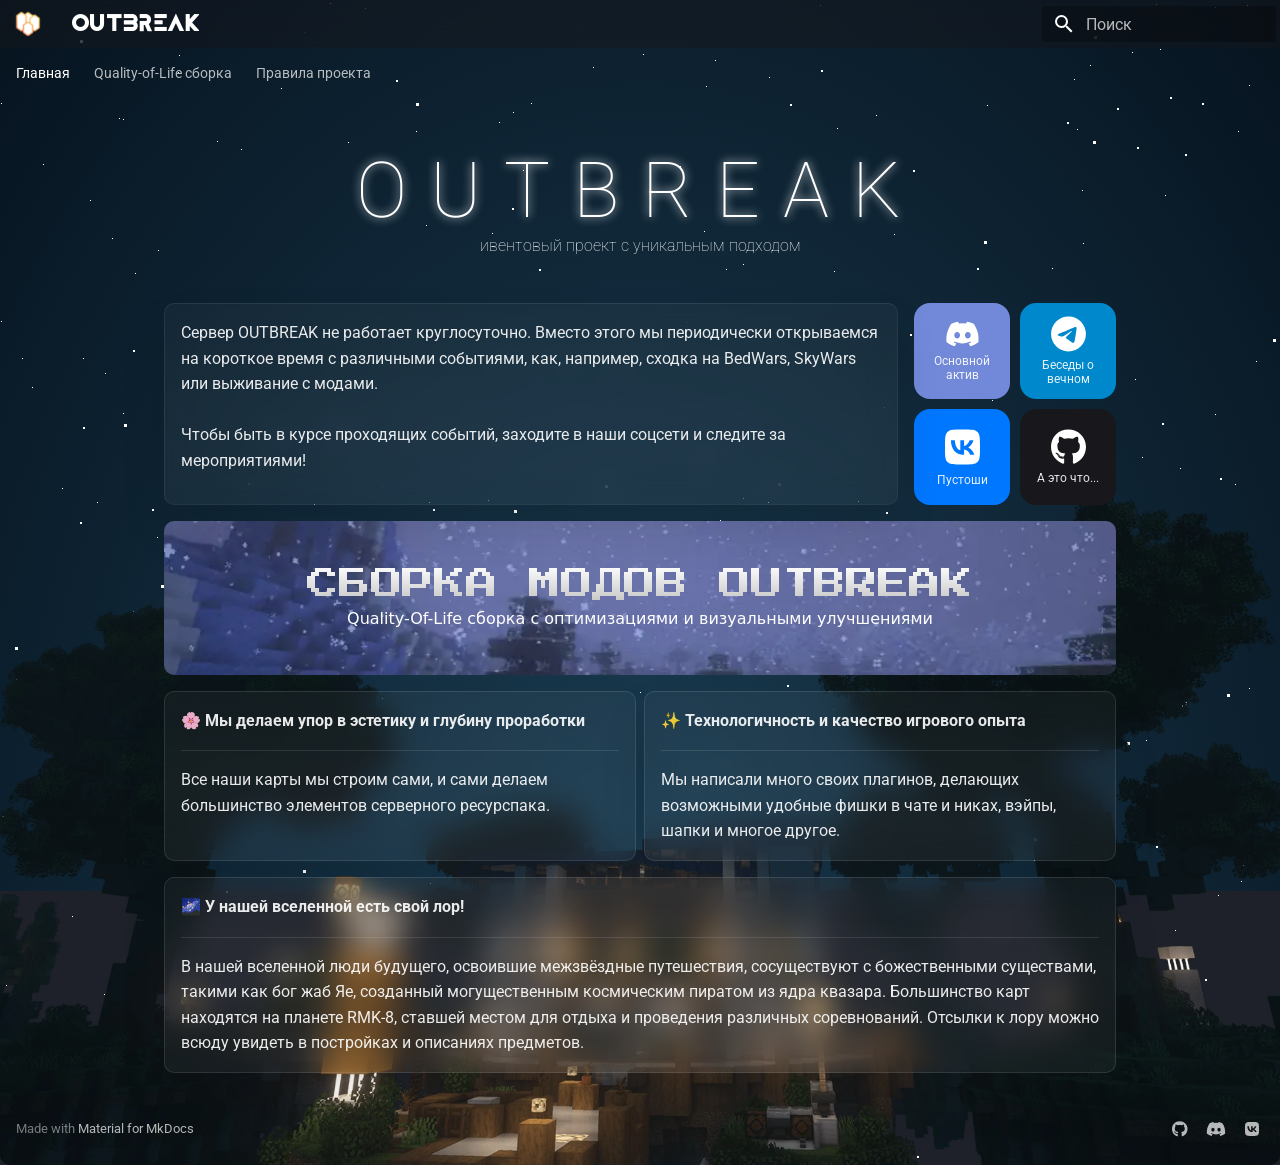
==== commit 6d21a1dc: "Deployed f5ad53f with MkDocs version: 1.5.3" ====
--- a/index.html
+++ b/index.html
@@ -15,8 +15,8 @@
         <link rel="next" href="modpack/">
       
       
-      <link rel="icon" href="assets/images/classic_128.png">
-      <meta name="generator" content="mkdocs-1.5.3, mkdocs-material-9.5.3">
+      <link rel="icon" href="assets/images/logo.png">
+      <meta name="generator" content="mkdocs-1.5.3, mkdocs-material-9.5.13">
     
     
       
@@ -24,7 +24,7 @@
       
     
     
-      <link rel="stylesheet" href="assets/stylesheets/main.50c56a3b.min.css">
+      <link rel="stylesheet" href="assets/stylesheets/main.7e359304.min.css">
       
         
         <link rel="stylesheet" href="assets/stylesheets/palette.06af60db.min.css">
@@ -75,11 +75,6 @@
     <label class="md-overlay" for="__drawer"></label>
     <div data-md-component="skip">
       
-        
-        <a href="#_1" class="md-skip">
-          Перейти к содержанию
-        </a>
-      
     </div>
     <div data-md-component="announce">
       
@@ -92,7 +87,7 @@
   <nav class="md-header__inner md-grid" aria-label="Верхний колонтитул">
     <a href="." title="OUTBREAK" class="md-header__button md-logo" aria-label="OUTBREAK" data-md-component="logo">
       
-  <img src="assets/images/classic_128.png" alt="logo">
+  <img src="assets/images/logo.png" alt="logo">
 
     </a>
     <label class="md-header__button md-icon" for="__drawer">
@@ -221,26 +216,6 @@
     
     
       <li class="md-tabs__item">
-        <a href="modbreak2024/" class="md-tabs__link">
-          
-  
-    
-  
-  🎄 MODBREAK-2024
-
-        </a>
-      </li>
-    
-  
-
-      
-        
-  
-  
-  
-    
-    
-      <li class="md-tabs__item">
         <a href="rules/" class="md-tabs__link">
           
   
@@ -278,7 +253,7 @@
   <label class="md-nav__title" for="__drawer">
     <a href="." title="OUTBREAK" class="md-nav__button md-logo" aria-label="OUTBREAK" data-md-component="logo">
       
-  <img src="assets/images/classic_128.png" alt="logo">
+  <img src="assets/images/logo.png" alt="logo">
 
     </a>
     OUTBREAK
@@ -300,53 +275,16 @@
       
       
       
-        <label class="md-nav__link md-nav__link--active" for="__toc">
-          
+      <a href="." class="md-nav__link md-nav__link--active">
+        
   
   <span class="md-ellipsis">
     Главная
   </span>
   
 
-          <span class="md-nav__icon md-icon"></span>
-        </label>
-      
-      <a href="." class="md-nav__link md-nav__link--active">
-        
-  
-  <span class="md-ellipsis">
-    Главная
-  </span>
-  
-
       </a>
       
-        
-
-<nav class="md-nav md-nav--secondary" aria-label="Содержание">
-  
-  
-  
-  
-    <label class="md-nav__title" for="__toc">
-      <span class="md-nav__icon md-icon"></span>
-      Содержание
-    </label>
-    <ul class="md-nav__list" data-md-component="toc" data-md-scrollfix>
-      
-        <li class="md-nav__item">
-  <a href="#_1" class="md-nav__link">
-    <span class="md-ellipsis">
-      Что нужно знать о нашем проекте
-    </span>
-  </a>
-  
-</li>
-      
-    </ul>
-  
-</nav>
-      
     </li>
   
 
@@ -372,14 +310,14 @@
       
     
     
-    
-    
-      
-      
-    
-    <li class="md-nav__item md-nav__item--section md-nav__item--nested">
-      
-        
+      
+      
+        
+      
+    
+    
+    <li class="md-nav__item md-nav__item--nested">
+      
         
         
           
@@ -400,7 +338,7 @@
             </a>
             
               
-              <label class="md-nav__link " for="__nav_2" id="__nav_2_label" tabindex="">
+              <label class="md-nav__link " for="__nav_2" id="__nav_2_label" tabindex="0">
                 <span class="md-nav__icon md-icon"></span>
               </label>
             
@@ -498,83 +436,23 @@
           
         
       
-    
-    
-    
-    
-      
-      
-    
-    <li class="md-nav__item md-nav__item--section md-nav__item--nested">
-      
-        
+        
+      
+    
+    
+      
+      
+        
+      
+    
+    
+    <li class="md-nav__item md-nav__item--nested">
+      
         
         
           
         
         <input class="md-nav__toggle md-toggle md-toggle--indeterminate" type="checkbox" id="__nav_3" >
-        
-          
-          
-          <div class="md-nav__link md-nav__container">
-            <a href="modbreak2024/" class="md-nav__link ">
-              
-  
-  <span class="md-ellipsis">
-    🎄 MODBREAK-2024
-  </span>
-  
-
-            </a>
-            
-          </div>
-        
-        <nav class="md-nav" data-md-level="1" aria-labelledby="__nav_3_label" aria-expanded="false">
-          <label class="md-nav__title" for="__nav_3">
-            <span class="md-nav__icon md-icon"></span>
-            🎄 MODBREAK-2024
-          </label>
-          <ul class="md-nav__list" data-md-scrollfix>
-            
-              
-            
-          </ul>
-        </nav>
-      
-    </li>
-  
-
-    
-      
-      
-  
-  
-  
-  
-    
-    
-      
-        
-          
-        
-      
-        
-      
-    
-    
-    
-    
-      
-      
-    
-    <li class="md-nav__item md-nav__item--section md-nav__item--nested">
-      
-        
-        
-        
-          
-        
-        <input class="md-nav__toggle md-toggle md-toggle--indeterminate" type="checkbox" id="__nav_4" >
         
           
           
@@ -590,14 +468,14 @@
             </a>
             
               
-              <label class="md-nav__link " for="__nav_4" id="__nav_4_label" tabindex="">
+              <label class="md-nav__link " for="__nav_3" id="__nav_3_label" tabindex="0">
                 <span class="md-nav__icon md-icon"></span>
               </label>
             
           </div>
         
-        <nav class="md-nav" data-md-level="1" aria-labelledby="__nav_4_label" aria-expanded="false">
-          <label class="md-nav__title" for="__nav_4">
+        <nav class="md-nav" data-md-level="1" aria-labelledby="__nav_3_label" aria-expanded="false">
+          <label class="md-nav__title" for="__nav_3">
             <span class="md-nav__icon md-icon"></span>
             Правила проекта
           </label>
@@ -651,23 +529,6 @@
   
   
   
-    <label class="md-nav__title" for="__toc">
-      <span class="md-nav__icon md-icon"></span>
-      Содержание
-    </label>
-    <ul class="md-nav__list" data-md-component="toc" data-md-scrollfix>
-      
-        <li class="md-nav__item">
-  <a href="#_1" class="md-nav__link">
-    <span class="md-ellipsis">
-      Что нужно знать о нашем проекте
-    </span>
-  </a>
-  
-</li>
-      
-    </ul>
-  
 </nav>
                   </div>
                 </div>
@@ -712,7 +573,7 @@
   }
 
   .md-content {
-    max-width: 950px;
+    max-width: 1000px;
   }
 
   .md-main__inner {
@@ -744,7 +605,7 @@
 </div>
 
 <div class="about-container">
-  <p style="flex: 1;">Сервер OUTBREAK не работает круглосуточно. Вместо этого мы периодически открываемся на короткое время с различными событиями, как, например, сходка на BedWars, SkyWars или выживание с модами.
+  <p style="flex: 1; margin: 0; padding: 1em;" class="glass">Сервер OUTBREAK не работает круглосуточно. Вместо этого мы периодически открываемся на короткое время с различными событиями, как, например, сходка на BedWars, SkyWars или выживание с модами.
   <br />
   <br />
   Чтобы быть в курсе проходящих событий, заходите в наши соцсети и следите за мероприятиями!
@@ -786,13 +647,13 @@
   </div>
 </div>
 
-<div class="grid cards our-stuff">
+<!-- <div class="grid cards our-stuff">
   <a class="img-btn" href="/modbreak2024/">
     <img class="footer-img" src="../../assets/modpack/modbreak2024/modbreakbg.webp">
     <h1 class="cool-outbreak-font">Новогоднее событие</h1>
     <p>Зимнее выживание на сервере с модами</p>
   </a>
-</div>
+</div> -->
 
 <div class="grid cards">
   <a class="img-btn" href="/modpack/">
@@ -802,7 +663,8 @@
   </a>
 </div>
 
-<h2 id="_1">Что нужно знать о нашем проекте</h2>
+<!-- ## Что нужно знать о нашем проекте -->
+
 <div class="grid cards align-link-down">
 <ul>
 <li>
@@ -916,10 +778,10 @@
       <div class="md-progress" data-md-component="progress" role="progressbar"></div>
     
     
-    <script id="__config" type="application/json">{"base": ".", "features": ["navigation.tabs", "navigation.sections", "navigation.expand", "navigation.instant", "navigation.instant.progress", "navigation.table", "navigation.indexes", "search.suggest", "search.highlight", "content.tabs.link", "content.code.annotation", "content.code.copy"], "search": "assets/javascripts/workers/search.f886a092.min.js", "translations": {"clipboard.copied": "\u0421\u043a\u043e\u043f\u0438\u0440\u043e\u0432\u0430\u043d\u043e \u0432 \u0431\u0443\u0444\u0435\u0440", "clipboard.copy": "\u041a\u043e\u043f\u0438\u0440\u043e\u0432\u0430\u0442\u044c \u0432 \u0431\u0443\u0444\u0435\u0440", "search.result.more.one": "\u0415\u0449\u0451 1 \u043d\u0430 \u044d\u0442\u043e\u0439 \u0441\u0442\u0440\u0430\u043d\u0438\u0446\u0435", "search.result.more.other": "\u0415\u0449\u0451 # \u043d\u0430 \u044d\u0442\u043e\u0439 \u0441\u0442\u0440\u0430\u043d\u0438\u0446\u0435", "search.result.none": "\u0421\u043e\u0432\u043f\u0430\u0434\u0435\u043d\u0438\u0439 \u043d\u0435 \u043d\u0430\u0439\u0434\u0435\u043d\u043e", "search.result.one": "\u041d\u0430\u0439\u0434\u0435\u043d\u043e 1 \u0441\u043e\u0432\u043f\u0430\u0434\u0435\u043d\u0438\u0435", "search.result.other": "\u041d\u0430\u0439\u0434\u0435\u043d\u043e \u0441\u043e\u0432\u043f\u0430\u0434\u0435\u043d\u0438\u0439: #", "search.result.placeholder": "\u041d\u0430\u0447\u043d\u0438\u0442\u0435 \u043f\u0435\u0447\u0430\u0442\u0430\u0442\u044c \u0434\u043b\u044f \u043f\u043e\u0438\u0441\u043a\u0430", "search.result.term.missing": "\u041e\u0442\u0441\u0443\u0442\u0441\u0442\u0432\u0443\u0435\u0442", "select.version": "\u0412\u044b\u0431\u0435\u0440\u0438\u0442\u0435 \u0432\u0435\u0440\u0441\u0438\u044e"}}</script>
-    
-    
-      <script src="assets/javascripts/bundle.d7c377c4.min.js"></script>
+    <script id="__config" type="application/json">{"base": ".", "features": ["navigation.tabs", "navigation.sections", "navigation.expand", "navigation.instant", "navigation.instant.progress", "navigation.table", "navigation.indexes", "search.suggest", "search.highlight", "content.tabs.link", "content.code.annotation", "content.code.copy"], "search": "assets/javascripts/workers/search.b8dbb3d2.min.js", "translations": {"clipboard.copied": "\u0421\u043a\u043e\u043f\u0438\u0440\u043e\u0432\u0430\u043d\u043e \u0432 \u0431\u0443\u0444\u0435\u0440", "clipboard.copy": "\u041a\u043e\u043f\u0438\u0440\u043e\u0432\u0430\u0442\u044c \u0432 \u0431\u0443\u0444\u0435\u0440", "search.result.more.one": "\u0415\u0449\u0451 1 \u043d\u0430 \u044d\u0442\u043e\u0439 \u0441\u0442\u0440\u0430\u043d\u0438\u0446\u0435", "search.result.more.other": "\u0415\u0449\u0451 # \u043d\u0430 \u044d\u0442\u043e\u0439 \u0441\u0442\u0440\u0430\u043d\u0438\u0446\u0435", "search.result.none": "\u0421\u043e\u0432\u043f\u0430\u0434\u0435\u043d\u0438\u0439 \u043d\u0435 \u043d\u0430\u0439\u0434\u0435\u043d\u043e", "search.result.one": "\u041d\u0430\u0439\u0434\u0435\u043d\u043e 1 \u0441\u043e\u0432\u043f\u0430\u0434\u0435\u043d\u0438\u0435", "search.result.other": "\u041d\u0430\u0439\u0434\u0435\u043d\u043e \u0441\u043e\u0432\u043f\u0430\u0434\u0435\u043d\u0438\u0439: #", "search.result.placeholder": "\u041d\u0430\u0447\u043d\u0438\u0442\u0435 \u043f\u0435\u0447\u0430\u0442\u0430\u0442\u044c \u0434\u043b\u044f \u043f\u043e\u0438\u0441\u043a\u0430", "search.result.term.missing": "\u041e\u0442\u0441\u0443\u0442\u0441\u0442\u0432\u0443\u0435\u0442", "select.version": "\u0412\u044b\u0431\u0435\u0440\u0438\u0442\u0435 \u0432\u0435\u0440\u0441\u0438\u044e"}}</script>
+    
+    
+      <script src="assets/javascripts/bundle.c8d2eff1.min.js"></script>
       
     
   </body>
--- a/assets/stylesheets/main.7e359304.min.css
+++ b/assets/stylesheets/main.7e359304.min.css
@@ -0,0 +1 @@
+@charset "UTF-8";html{-webkit-text-size-adjust:none;-moz-text-size-adjust:none;text-size-adjust:none;box-sizing:border-box}*,:after,:before{box-sizing:inherit}@media (prefers-reduced-motion){*,:after,:before{transition:none!important}}body{margin:0}a,button,input,label{-webkit-tap-highlight-color:transparent}a{color:inherit;text-decoration:none}hr{border:0;box-sizing:initial;display:block;height:.05rem;overflow:visible;padding:0}small{font-size:80%}sub,sup{line-height:1em}img{border-style:none}table{border-collapse:initial;border-spacing:0}td,th{font-weight:400;vertical-align:top}button{background:#0000;border:0;font-family:inherit;font-size:inherit;margin:0;padding:0}input{border:0;outline:none}:root{--md-primary-fg-color:#4051b5;--md-primary-fg-color--light:#5d6cc0;--md-primary-fg-color--dark:#303fa1;--md-primary-bg-color:#fff;--md-primary-bg-color--light:#ffffffb3;--md-accent-fg-color:#526cfe;--md-accent-fg-color--transparent:#526cfe1a;--md-accent-bg-color:#fff;--md-accent-bg-color--light:#ffffffb3}[data-md-color-scheme=default]{color-scheme:light}[data-md-color-scheme=default] img[src$="#gh-dark-mode-only"],[data-md-color-scheme=default] img[src$="#only-dark"]{display:none}:root,[data-md-color-scheme=default]{--md-hue:225deg;--md-default-fg-color:#000000de;--md-default-fg-color--light:#0000008a;--md-default-fg-color--lighter:#00000052;--md-default-fg-color--lightest:#00000012;--md-default-bg-color:#fff;--md-default-bg-color--light:#ffffffb3;--md-default-bg-color--lighter:#ffffff4d;--md-default-bg-color--lightest:#ffffff1f;--md-code-fg-color:#36464e;--md-code-bg-color:#f5f5f5;--md-code-hl-color:#4287ff;--md-code-hl-color--light:#4287ff1a;--md-code-hl-number-color:#d52a2a;--md-code-hl-special-color:#db1457;--md-code-hl-function-color:#a846b9;--md-code-hl-constant-color:#6e59d9;--md-code-hl-keyword-color:#3f6ec6;--md-code-hl-string-color:#1c7d4d;--md-code-hl-name-color:var(--md-code-fg-color);--md-code-hl-operator-color:var(--md-default-fg-color--light);--md-code-hl-punctuation-color:var(--md-default-fg-color--light);--md-code-hl-comment-color:var(--md-default-fg-color--light);--md-code-hl-generic-color:var(--md-default-fg-color--light);--md-code-hl-variable-color:var(--md-default-fg-color--light);--md-typeset-color:var(--md-default-fg-color);--md-typeset-a-color:var(--md-primary-fg-color);--md-typeset-del-color:#f5503d26;--md-typeset-ins-color:#0bd57026;--md-typeset-kbd-color:#fafafa;--md-typeset-kbd-accent-color:#fff;--md-typeset-kbd-border-color:#b8b8b8;--md-typeset-mark-color:#ffff0080;--md-typeset-table-color:#0000001f;--md-typeset-table-color--light:rgba(0,0,0,.035);--md-admonition-fg-color:var(--md-default-fg-color);--md-admonition-bg-color:var(--md-default-bg-color);--md-warning-fg-color:#000000de;--md-warning-bg-color:#ff9;--md-footer-fg-color:#fff;--md-footer-fg-color--light:#ffffffb3;--md-footer-fg-color--lighter:#ffffff73;--md-footer-bg-color:#000000de;--md-footer-bg-color--dark:#00000052;--md-shadow-z1:0 0.2rem 0.5rem #0000000d,0 0 0.05rem #0000001a;--md-shadow-z2:0 0.2rem 0.5rem #0000001a,0 0 0.05rem #00000040;--md-shadow-z3:0 0.2rem 0.5rem #0003,0 0 0.05rem #00000059}.md-icon svg{fill:currentcolor;display:block;height:1.2rem;width:1.2rem}body{-webkit-font-smoothing:antialiased;-moz-osx-font-smoothing:grayscale;--md-text-font-family:var(--md-text-font,_),-apple-system,BlinkMacSystemFont,Helvetica,Arial,sans-serif;--md-code-font-family:var(--md-code-font,_),SFMono-Regular,Consolas,Menlo,monospace}aside,body,input{font-feature-settings:"kern","liga";color:var(--md-typeset-color);font-family:var(--md-text-font-family)}code,kbd,pre{font-feature-settings:"kern";font-family:var(--md-code-font-family)}:root{--md-typeset-table-sort-icon:url('data:image/svg+xml;charset=utf-8,<svg xmlns="http://www.w3.org/2000/svg" viewBox="0 0 24 24"><path d="m18 21-4-4h3V7h-3l4-4 4 4h-3v10h3M2 19v-2h10v2M2 13v-2h7v2M2 7V5h4v2H2Z"/></svg>');--md-typeset-table-sort-icon--asc:url('data:image/svg+xml;charset=utf-8,<svg xmlns="http://www.w3.org/2000/svg" viewBox="0 0 24 24"><path d="M19 17h3l-4 4-4-4h3V3h2M2 17h10v2H2M6 5v2H2V5m0 6h7v2H2v-2Z"/></svg>');--md-typeset-table-sort-icon--desc:url('data:image/svg+xml;charset=utf-8,<svg xmlns="http://www.w3.org/2000/svg" viewBox="0 0 24 24"><path d="M19 7h3l-4-4-4 4h3v14h2M2 17h10v2H2M6 5v2H2V5m0 6h7v2H2v-2Z"/></svg>')}.md-typeset{-webkit-print-color-adjust:exact;color-adjust:exact;font-size:.8rem;line-height:1.6}@media print{.md-typeset{font-size:.68rem}}.md-typeset blockquote,.md-typeset dl,.md-typeset figure,.md-typeset ol,.md-typeset pre,.md-typeset ul{margin-bottom:1em;margin-top:1em}.md-typeset h1{color:var(--md-default-fg-color--light);font-size:2em;line-height:1.3;margin:0 0 1.25em}.md-typeset h1,.md-typeset h2{font-weight:300;letter-spacing:-.01em}.md-typeset h2{font-size:1.5625em;line-height:1.4;margin:1.6em 0 .64em}.md-typeset h3{font-size:1.25em;font-weight:400;letter-spacing:-.01em;line-height:1.5;margin:1.6em 0 .8em}.md-typeset h2+h3{margin-top:.8em}.md-typeset h4{font-weight:700;letter-spacing:-.01em;margin:1em 0}.md-typeset h5,.md-typeset h6{color:var(--md-default-fg-color--light);font-size:.8em;font-weight:700;letter-spacing:-.01em;margin:1.25em 0}.md-typeset h5{text-transform:uppercase}.md-typeset hr{border-bottom:.05rem solid var(--md-default-fg-color--lightest);display:flow-root;margin:1.5em 0}.md-typeset a{color:var(--md-typeset-a-color);word-break:break-word}.md-typeset a,.md-typeset a:before{transition:color 125ms}.md-typeset a:focus,.md-typeset a:hover{color:var(--md-accent-fg-color)}.md-typeset a:focus code,.md-typeset a:hover code{background-color:var(--md-accent-fg-color--transparent)}.md-typeset a code{color:currentcolor;transition:background-color 125ms}.md-typeset a.focus-visible{outline-color:var(--md-accent-fg-color);outline-offset:.2rem}.md-typeset code,.md-typeset kbd,.md-typeset pre{color:var(--md-code-fg-color);direction:ltr;font-variant-ligatures:none}@media print{.md-typeset code,.md-typeset kbd,.md-typeset pre{white-space:pre-wrap}}.md-typeset code{background-color:var(--md-code-bg-color);border-radius:.1rem;-webkit-box-decoration-break:clone;box-decoration-break:clone;font-size:.85em;padding:0 .2941176471em;word-break:break-word}.md-typeset code:not(.focus-visible){-webkit-tap-highlight-color:transparent;outline:none}.md-typeset pre{display:flow-root;line-height:1.4;position:relative}.md-typeset pre>code{-webkit-box-decoration-break:slice;box-decoration-break:slice;box-shadow:none;display:block;margin:0;outline-color:var(--md-accent-fg-color);overflow:auto;padding:.7720588235em 1.1764705882em;scrollbar-color:var(--md-default-fg-color--lighter) #0000;scrollbar-width:thin;touch-action:auto;word-break:normal}.md-typeset pre>code:hover{scrollbar-color:var(--md-accent-fg-color) #0000}.md-typeset pre>code::-webkit-scrollbar{height:.2rem;width:.2rem}.md-typeset pre>code::-webkit-scrollbar-thumb{background-color:var(--md-default-fg-color--lighter)}.md-typeset pre>code::-webkit-scrollbar-thumb:hover{background-color:var(--md-accent-fg-color)}.md-typeset kbd{background-color:var(--md-typeset-kbd-color);border-radius:.1rem;box-shadow:0 .1rem 0 .05rem var(--md-typeset-kbd-border-color),0 .1rem 0 var(--md-typeset-kbd-border-color),0 -.1rem .2rem var(--md-typeset-kbd-accent-color) inset;color:var(--md-default-fg-color);display:inline-block;font-size:.75em;padding:0 .6666666667em;vertical-align:text-top;word-break:break-word}.md-typeset mark{background-color:var(--md-typeset-mark-color);-webkit-box-decoration-break:clone;box-decoration-break:clone;color:inherit;word-break:break-word}.md-typeset abbr{border-bottom:.05rem dotted var(--md-default-fg-color--light);cursor:help;text-decoration:none}.md-typeset small{opacity:.75}[dir=ltr] .md-typeset sub,[dir=ltr] .md-typeset sup{margin-left:.078125em}[dir=rtl] .md-typeset sub,[dir=rtl] .md-typeset sup{margin-right:.078125em}[dir=ltr] .md-typeset blockquote{padding-left:.6rem}[dir=rtl] .md-typeset blockquote{padding-right:.6rem}[dir=ltr] .md-typeset blockquote{border-left:.2rem solid var(--md-default-fg-color--lighter)}[dir=rtl] .md-typeset blockquote{border-right:.2rem solid var(--md-default-fg-color--lighter)}.md-typeset blockquote{color:var(--md-default-fg-color--light);margin-left:0;margin-right:0}.md-typeset ul{list-style-type:disc}[dir=ltr] .md-typeset ol,[dir=ltr] .md-typeset ul{margin-left:.625em}[dir=rtl] .md-typeset ol,[dir=rtl] .md-typeset ul{margin-right:.625em}.md-typeset ol,.md-typeset ul{padding:0}.md-typeset ol:not([hidden]),.md-typeset ul:not([hidden]){display:flow-root}.md-typeset ol ol,.md-typeset ul ol{list-style-type:lower-alpha}.md-typeset ol ol ol,.md-typeset ul ol ol{list-style-type:lower-roman}[dir=ltr] .md-typeset ol li,[dir=ltr] .md-typeset ul li{margin-left:1.25em}[dir=rtl] .md-typeset ol li,[dir=rtl] .md-typeset ul li{margin-right:1.25em}.md-typeset ol li,.md-typeset ul li{margin-bottom:.5em}.md-typeset ol li blockquote,.md-typeset ol li p,.md-typeset ul li blockquote,.md-typeset ul li p{margin:.5em 0}.md-typeset ol li:last-child,.md-typeset ul li:last-child{margin-bottom:0}[dir=ltr] .md-typeset ol li ol,[dir=ltr] .md-typeset ol li ul,[dir=ltr] .md-typeset ul li ol,[dir=ltr] .md-typeset ul li ul{margin-left:.625em}[dir=rtl] .md-typeset ol li ol,[dir=rtl] .md-typeset ol li ul,[dir=rtl] .md-typeset ul li ol,[dir=rtl] .md-typeset ul li ul{margin-right:.625em}.md-typeset ol li ol,.md-typeset ol li ul,.md-typeset ul li ol,.md-typeset ul li ul{margin-bottom:.5em;margin-top:.5em}[dir=ltr] .md-typeset dd{margin-left:1.875em}[dir=rtl] .md-typeset dd{margin-right:1.875em}.md-typeset dd{margin-bottom:1.5em;margin-top:1em}.md-typeset img,.md-typeset svg,.md-typeset video{height:auto;max-width:100%}.md-typeset img[align=left]{margin:1em 1em 1em 0}.md-typeset img[align=right]{margin:1em 0 1em 1em}.md-typeset img[align]:only-child{margin-top:0}.md-typeset figure{display:flow-root;margin:1em auto;max-width:100%;text-align:center;width:-webkit-fit-content;width:-moz-fit-content;width:fit-content}.md-typeset figure img{display:block;margin:0 auto}.md-typeset figcaption{font-style:italic;margin:1em auto;max-width:24rem}.md-typeset iframe{max-width:100%}.md-typeset table:not([class]){background-color:var(--md-default-bg-color);border:.05rem solid var(--md-typeset-table-color);border-radius:.1rem;display:inline-block;font-size:.64rem;max-width:100%;overflow:auto;touch-action:auto}@media print{.md-typeset table:not([class]){display:table}}.md-typeset table:not([class])+*{margin-top:1.5em}.md-typeset table:not([class]) td>:first-child,.md-typeset table:not([class]) th>:first-child{margin-top:0}.md-typeset table:not([class]) td>:last-child,.md-typeset table:not([class]) th>:last-child{margin-bottom:0}.md-typeset table:not([class]) td:not([align]),.md-typeset table:not([class]) th:not([align]){text-align:left}[dir=rtl] .md-typeset table:not([class]) td:not([align]),[dir=rtl] .md-typeset table:not([class]) th:not([align]){text-align:right}.md-typeset table:not([class]) th{font-weight:700;min-width:5rem;padding:.9375em 1.25em;vertical-align:top}.md-typeset table:not([class]) td{border-top:.05rem solid var(--md-typeset-table-color);padding:.9375em 1.25em;vertical-align:top}.md-typeset table:not([class]) tbody tr{transition:background-color 125ms}.md-typeset table:not([class]) tbody tr:hover{background-color:var(--md-typeset-table-color--light);box-shadow:0 .05rem 0 var(--md-default-bg-color) inset}.md-typeset table:not([class]) a{word-break:normal}.md-typeset table th[role=columnheader]{cursor:pointer}[dir=ltr] .md-typeset table th[role=columnheader]:after{margin-left:.5em}[dir=rtl] .md-typeset table th[role=columnheader]:after{margin-right:.5em}.md-typeset table th[role=columnheader]:after{content:"";display:inline-block;height:1.2em;-webkit-mask-image:var(--md-typeset-table-sort-icon);mask-image:var(--md-typeset-table-sort-icon);-webkit-mask-repeat:no-repeat;mask-repeat:no-repeat;-webkit-mask-size:contain;mask-size:contain;transition:background-color 125ms;vertical-align:text-bottom;width:1.2em}.md-typeset table th[role=columnheader]:hover:after{background-color:var(--md-default-fg-color--lighter)}.md-typeset table th[role=columnheader][aria-sort=ascending]:after{background-color:var(--md-default-fg-color--light);-webkit-mask-image:var(--md-typeset-table-sort-icon--asc);mask-image:var(--md-typeset-table-sort-icon--asc)}.md-typeset table th[role=columnheader][aria-sort=descending]:after{background-color:var(--md-default-fg-color--light);-webkit-mask-image:var(--md-typeset-table-sort-icon--desc);mask-image:var(--md-typeset-table-sort-icon--desc)}.md-typeset__scrollwrap{margin:1em -.8rem;overflow-x:auto;touch-action:auto}.md-typeset__table{display:inline-block;margin-bottom:.5em;padding:0 .8rem}@media print{.md-typeset__table{display:block}}html .md-typeset__table table{display:table;margin:0;overflow:hidden;width:100%}@media screen and (max-width:44.984375em){.md-content__inner>pre{margin:1em -.8rem}.md-content__inner>pre code{border-radius:0}}.md-typeset .md-author{border-radius:100%;display:block;flex-shrink:0;height:1.6rem;overflow:hidden;position:relative;transition:color 125ms,transform 125ms;width:1.6rem}.md-typeset .md-author img{display:block}.md-typeset .md-author--more{background:var(--md-default-fg-color--lightest);color:var(--md-default-fg-color--lighter);font-size:.6rem;font-weight:700;line-height:1.6rem;text-align:center}.md-typeset .md-author--long{height:2.4rem;width:2.4rem}.md-typeset a.md-author{transform:scale(1)}.md-typeset a.md-author img{filter:grayscale(100%) opacity(75%);transition:filter 125ms}.md-typeset a.md-author:focus,.md-typeset a.md-author:hover{transform:scale(1.1);z-index:1}.md-typeset a.md-author:focus img,.md-typeset a.md-author:hover img{filter:grayscale(0)}.md-banner{background-color:var(--md-footer-bg-color);color:var(--md-footer-fg-color);overflow:auto}@media print{.md-banner{display:none}}.md-banner--warning{background-color:var(--md-warning-bg-color);color:var(--md-warning-fg-color)}.md-banner__inner{font-size:.7rem;margin:.6rem auto;padding:0 .8rem}[dir=ltr] .md-banner__button{float:right}[dir=rtl] .md-banner__button{float:left}.md-banner__button{color:inherit;cursor:pointer;transition:opacity .25s}.no-js .md-banner__button{display:none}.md-banner__button:hover{opacity:.7}html{font-size:125%;height:100%;overflow-x:hidden}@media screen and (min-width:100em){html{font-size:137.5%}}@media screen and (min-width:125em){html{font-size:150%}}body{background-color:var(--md-default-bg-color);display:flex;flex-direction:column;font-size:.5rem;min-height:100%;position:relative;width:100%}@media print{body{display:block}}@media screen and (max-width:59.984375em){body[data-md-scrolllock]{position:fixed}}.md-grid{margin-left:auto;margin-right:auto;max-width:61rem}.md-container{display:flex;flex-direction:column;flex-grow:1}@media print{.md-container{display:block}}.md-main{flex-grow:1}.md-main__inner{display:flex;height:100%;margin-top:1.5rem}.md-ellipsis{overflow:hidden;text-overflow:ellipsis}.md-toggle{display:none}.md-option{height:0;opacity:0;position:absolute;width:0}.md-option:checked+label:not([hidden]){display:block}.md-option.focus-visible+label{outline-color:var(--md-accent-fg-color);outline-style:auto}.md-skip{background-color:var(--md-default-fg-color);border-radius:.1rem;color:var(--md-default-bg-color);font-size:.64rem;margin:.5rem;opacity:0;outline-color:var(--md-accent-fg-color);padding:.3rem .5rem;position:fixed;transform:translateY(.4rem);z-index:-1}.md-skip:focus{opacity:1;transform:translateY(0);transition:transform .25s cubic-bezier(.4,0,.2,1),opacity 175ms 75ms;z-index:10}@page{margin:25mm}:root{--md-clipboard-icon:url('data:image/svg+xml;charset=utf-8,<svg xmlns="http://www.w3.org/2000/svg" viewBox="0 0 24 24"><path d="M19 21H8V7h11m0-2H8a2 2 0 0 0-2 2v14a2 2 0 0 0 2 2h11a2 2 0 0 0 2-2V7a2 2 0 0 0-2-2m-3-4H4a2 2 0 0 0-2 2v14h2V3h12V1Z"/></svg>')}.md-clipboard{border-radius:.1rem;color:var(--md-default-fg-color--lightest);cursor:pointer;height:1.5em;outline-color:var(--md-accent-fg-color);outline-offset:.1rem;position:absolute;right:.5em;top:.5em;transition:color .25s;width:1.5em;z-index:1}@media print{.md-clipboard{display:none}}.md-clipboard:not(.focus-visible){-webkit-tap-highlight-color:transparent;outline:none}:hover>.md-clipboard{color:var(--md-default-fg-color--light)}.md-clipboard:focus,.md-clipboard:hover{color:var(--md-accent-fg-color)}.md-clipboard:after{background-color:currentcolor;content:"";display:block;height:1.125em;margin:0 auto;-webkit-mask-image:var(--md-clipboard-icon);mask-image:var(--md-clipboard-icon);-webkit-mask-position:center;mask-position:center;-webkit-mask-repeat:no-repeat;mask-repeat:no-repeat;-webkit-mask-size:contain;mask-size:contain;width:1.125em}.md-clipboard--inline{cursor:pointer}.md-clipboard--inline code{transition:color .25s,background-color .25s}.md-clipboard--inline:focus code,.md-clipboard--inline:hover code{background-color:var(--md-accent-fg-color--transparent);color:var(--md-accent-fg-color)}@keyframes consent{0%{opacity:0;transform:translateY(100%)}to{opacity:1;transform:translateY(0)}}@keyframes overlay{0%{opacity:0}to{opacity:1}}.md-consent__overlay{animation:overlay .25s both;-webkit-backdrop-filter:blur(.1rem);backdrop-filter:blur(.1rem);background-color:#0000008a;height:100%;opacity:1;position:fixed;top:0;width:100%;z-index:5}.md-consent__inner{animation:consent .5s cubic-bezier(.1,.7,.1,1) both;background-color:var(--md-default-bg-color);border:0;border-radius:.1rem;bottom:0;box-shadow:0 0 .2rem #0000001a,0 .2rem .4rem #0003;max-height:100%;overflow:auto;padding:0;position:fixed;width:100%;z-index:5}.md-consent__form{padding:.8rem}.md-consent__settings{display:none;margin:1em 0}input:checked+.md-consent__settings{display:block}.md-consent__controls{margin-bottom:.8rem}.md-typeset .md-consent__controls .md-button{display:inline}@media screen and (max-width:44.984375em){.md-typeset .md-consent__controls .md-button{display:block;margin-top:.4rem;text-align:center;width:100%}}.md-consent label{cursor:pointer}.md-content{flex-grow:1;min-width:0}.md-content__inner{margin:0 .8rem 1.2rem;padding-top:.6rem}@media screen and (min-width:76.25em){[dir=ltr] .md-sidebar--primary:not([hidden])~.md-content>.md-content__inner{margin-left:1.2rem}[dir=ltr] .md-sidebar--secondary:not([hidden])~.md-content>.md-content__inner,[dir=rtl] .md-sidebar--primary:not([hidden])~.md-content>.md-content__inner{margin-right:1.2rem}[dir=rtl] .md-sidebar--secondary:not([hidden])~.md-content>.md-content__inner{margin-left:1.2rem}}.md-content__inner:before{content:"";display:block;height:.4rem}.md-content__inner>:last-child{margin-bottom:0}[dir=ltr] .md-content__button{float:right}[dir=rtl] .md-content__button{float:left}[dir=ltr] .md-content__button{margin-left:.4rem}[dir=rtl] .md-content__button{margin-right:.4rem}.md-content__button{margin:.4rem 0;padding:0}@media print{.md-content__button{display:none}}.md-typeset .md-content__button{color:var(--md-default-fg-color--lighter)}.md-content__button svg{display:inline;vertical-align:top}[dir=rtl] .md-content__button svg{transform:scaleX(-1)}[dir=ltr] .md-dialog{right:.8rem}[dir=rtl] .md-dialog{left:.8rem}.md-dialog{background-color:var(--md-default-fg-color);border-radius:.1rem;bottom:.8rem;box-shadow:var(--md-shadow-z3);min-width:11.1rem;opacity:0;padding:.4rem .6rem;pointer-events:none;position:fixed;transform:translateY(100%);transition:transform 0ms .4s,opacity .4s;z-index:4}@media print{.md-dialog{display:none}}.md-dialog--active{opacity:1;pointer-events:auto;transform:translateY(0);transition:transform .4s cubic-bezier(.075,.85,.175,1),opacity .4s}.md-dialog__inner{color:var(--md-default-bg-color);font-size:.7rem}.md-feedback{margin:2em 0 1em;text-align:center}.md-feedback fieldset{border:none;margin:0;padding:0}.md-feedback__title{font-weight:700;margin:1em auto}.md-feedback__inner{position:relative}.md-feedback__list{display:flex;flex-wrap:wrap;place-content:baseline center;position:relative}.md-feedback__list:hover .md-icon:not(:disabled){color:var(--md-default-fg-color--lighter)}:disabled .md-feedback__list{min-height:1.8rem}.md-feedback__icon{color:var(--md-default-fg-color--light);cursor:pointer;flex-shrink:0;margin:0 .1rem;transition:color 125ms}.md-feedback__icon:not(:disabled).md-icon:hover{color:var(--md-accent-fg-color)}.md-feedback__icon:disabled{color:var(--md-default-fg-color--lightest);pointer-events:none}.md-feedback__note{opacity:0;position:relative;transform:translateY(.4rem);transition:transform .4s cubic-bezier(.1,.7,.1,1),opacity .15s}.md-feedback__note>*{margin:0 auto;max-width:16rem}:disabled .md-feedback__note{opacity:1;transform:translateY(0)}.md-footer{background-color:var(--md-footer-bg-color);color:var(--md-footer-fg-color)}@media print{.md-footer{display:none}}.md-footer__inner{justify-content:space-between;overflow:auto;padding:.2rem}.md-footer__inner:not([hidden]){display:flex}.md-footer__link{align-items:end;display:flex;flex-grow:0.01;margin-bottom:.4rem;margin-top:1rem;max-width:100%;outline-color:var(--md-accent-fg-color);overflow:hidden;transition:opacity .25s}.md-footer__link:focus,.md-footer__link:hover{opacity:.7}[dir=rtl] .md-footer__link svg{transform:scaleX(-1)}@media screen and (max-width:44.984375em){.md-footer__link--prev{flex-shrink:0}.md-footer__link--prev .md-footer__title{display:none}}[dir=ltr] .md-footer__link--next{margin-left:auto}[dir=rtl] .md-footer__link--next{margin-right:auto}.md-footer__link--next{text-align:right}[dir=rtl] .md-footer__link--next{text-align:left}.md-footer__title{flex-grow:1;font-size:.9rem;margin-bottom:.7rem;max-width:calc(100% - 2.4rem);padding:0 1rem;white-space:nowrap}.md-footer__button{margin:.2rem;padding:.4rem}.md-footer__direction{font-size:.64rem;opacity:.7}.md-footer-meta{background-color:var(--md-footer-bg-color--dark)}.md-footer-meta__inner{display:flex;flex-wrap:wrap;justify-content:space-between;padding:.2rem}html .md-footer-meta.md-typeset a{color:var(--md-footer-fg-color--light)}html .md-footer-meta.md-typeset a:focus,html .md-footer-meta.md-typeset a:hover{color:var(--md-footer-fg-color)}.md-copyright{color:var(--md-footer-fg-color--lighter);font-size:.64rem;margin:auto .6rem;padding:.4rem 0;width:100%}@media screen and (min-width:45em){.md-copyright{width:auto}}.md-copyright__highlight{color:var(--md-footer-fg-color--light)}.md-social{display:inline-flex;gap:.2rem;margin:0 .4rem;padding:.2rem 0 .6rem}@media screen and (min-width:45em){.md-social{padding:.6rem 0}}.md-social__link{display:inline-block;height:1.6rem;text-align:center;width:1.6rem}.md-social__link:before{line-height:1.9}.md-social__link svg{fill:currentcolor;max-height:.8rem;vertical-align:-25%}.md-typeset .md-button{border:.1rem solid;border-radius:.1rem;color:var(--md-primary-fg-color);cursor:pointer;display:inline-block;font-weight:700;padding:.625em 2em;transition:color 125ms,background-color 125ms,border-color 125ms}.md-typeset .md-button--primary{background-color:var(--md-primary-fg-color);border-color:var(--md-primary-fg-color);color:var(--md-primary-bg-color)}.md-typeset .md-button:focus,.md-typeset .md-button:hover{background-color:var(--md-accent-fg-color);border-color:var(--md-accent-fg-color);color:var(--md-accent-bg-color)}[dir=ltr] .md-typeset .md-input{border-top-left-radius:.1rem}[dir=ltr] .md-typeset .md-input,[dir=rtl] .md-typeset .md-input{border-top-right-radius:.1rem}[dir=rtl] .md-typeset .md-input{border-top-left-radius:.1rem}.md-typeset .md-input{border-bottom:.1rem solid var(--md-default-fg-color--lighter);box-shadow:var(--md-shadow-z1);font-size:.8rem;height:1.8rem;padding:0 .6rem;transition:border .25s,box-shadow .25s}.md-typeset .md-input:focus,.md-typeset .md-input:hover{border-bottom-color:var(--md-accent-fg-color);box-shadow:var(--md-shadow-z2)}.md-typeset .md-input--stretch{width:100%}.md-header{background-color:var(--md-primary-fg-color);box-shadow:0 0 .2rem #0000,0 .2rem .4rem #0000;color:var(--md-primary-bg-color);display:block;left:0;position:sticky;right:0;top:0;z-index:4}@media print{.md-header{display:none}}.md-header[hidden]{transform:translateY(-100%);transition:transform .25s cubic-bezier(.8,0,.6,1),box-shadow .25s}.md-header--shadow{box-shadow:0 0 .2rem #0000001a,0 .2rem .4rem #0003;transition:transform .25s cubic-bezier(.1,.7,.1,1),box-shadow .25s}.md-header__inner{align-items:center;display:flex;padding:0 .2rem}.md-header__button{color:currentcolor;cursor:pointer;margin:.2rem;outline-color:var(--md-accent-fg-color);padding:.4rem;position:relative;transition:opacity .25s;vertical-align:middle;z-index:1}.md-header__button:hover{opacity:.7}.md-header__button:not([hidden]){display:inline-block}.md-header__button:not(.focus-visible){-webkit-tap-highlight-color:transparent;outline:none}.md-header__button.md-logo{margin:.2rem;padding:.4rem}@media screen and (max-width:76.234375em){.md-header__button.md-logo{display:none}}.md-header__button.md-logo img,.md-header__button.md-logo svg{fill:currentcolor;display:block;height:1.2rem;width:auto}@media screen and (min-width:60em){.md-header__button[for=__search]{display:none}}.no-js .md-header__button[for=__search]{display:none}[dir=rtl] .md-header__button[for=__search] svg{transform:scaleX(-1)}@media screen and (min-width:76.25em){.md-header__button[for=__drawer]{display:none}}.md-header__topic{display:flex;max-width:100%;position:absolute;transition:transform .4s cubic-bezier(.1,.7,.1,1),opacity .15s;white-space:nowrap}.md-header__topic+.md-header__topic{opacity:0;pointer-events:none;transform:translateX(1.25rem);transition:transform .4s cubic-bezier(1,.7,.1,.1),opacity .15s;z-index:-1}[dir=rtl] .md-header__topic+.md-header__topic{transform:translateX(-1.25rem)}.md-header__topic:first-child{font-weight:700}[dir=ltr] .md-header__title{margin-left:1rem;margin-right:.4rem}[dir=rtl] .md-header__title{margin-left:.4rem;margin-right:1rem}.md-header__title{flex-grow:1;font-size:.9rem;height:2.4rem;line-height:2.4rem}.md-header__title--active .md-header__topic{opacity:0;pointer-events:none;transform:translateX(-1.25rem);transition:transform .4s cubic-bezier(1,.7,.1,.1),opacity .15s;z-index:-1}[dir=rtl] .md-header__title--active .md-header__topic{transform:translateX(1.25rem)}.md-header__title--active .md-header__topic+.md-header__topic{opacity:1;pointer-events:auto;transform:translateX(0);transition:transform .4s cubic-bezier(.1,.7,.1,1),opacity .15s;z-index:0}.md-header__title>.md-header__ellipsis{height:100%;position:relative;width:100%}.md-header__option{display:flex;flex-shrink:0;max-width:100%;transition:max-width 0ms .25s,opacity .25s .25s;white-space:nowrap}[data-md-toggle=search]:checked~.md-header .md-header__option{max-width:0;opacity:0;transition:max-width 0ms,opacity 0ms}.md-header__option>input{bottom:0}.md-header__source{display:none}@media screen and (min-width:60em){[dir=ltr] .md-header__source{margin-left:1rem}[dir=rtl] .md-header__source{margin-right:1rem}.md-header__source{display:block;max-width:11.7rem;width:11.7rem}}@media screen and (min-width:76.25em){[dir=ltr] .md-header__source{margin-left:1.4rem}[dir=rtl] .md-header__source{margin-right:1.4rem}}.md-meta{color:var(--md-default-fg-color--light);font-size:.7rem;line-height:1.3}.md-meta__list{display:inline-flex;flex-wrap:wrap;list-style:none;margin:0;padding:0}.md-meta__item:not(:last-child):after{content:"·";margin-left:.2rem;margin-right:.2rem}.md-meta__link{color:var(--md-typeset-a-color)}.md-meta__link:focus,.md-meta__link:hover{color:var(--md-accent-fg-color)}.md-draft{background-color:#ff1744;border-radius:.125em;color:#fff;display:inline-block;font-weight:700;padding-left:.5714285714em;padding-right:.5714285714em}:root{--md-nav-icon--prev:url('data:image/svg+xml;charset=utf-8,<svg xmlns="http://www.w3.org/2000/svg" viewBox="0 0 24 24"><path d="M20 11v2H8l5.5 5.5-1.42 1.42L4.16 12l7.92-7.92L13.5 5.5 8 11h12Z"/></svg>');--md-nav-icon--next:url('data:image/svg+xml;charset=utf-8,<svg xmlns="http://www.w3.org/2000/svg" viewBox="0 0 24 24"><path d="M8.59 16.58 13.17 12 8.59 7.41 10 6l6 6-6 6-1.41-1.42Z"/></svg>');--md-toc-icon:url('data:image/svg+xml;charset=utf-8,<svg xmlns="http://www.w3.org/2000/svg" viewBox="0 0 24 24"><path d="M3 9h14V7H3v2m0 4h14v-2H3v2m0 4h14v-2H3v2m16 0h2v-2h-2v2m0-10v2h2V7h-2m0 6h2v-2h-2v2Z"/></svg>')}.md-nav{font-size:.7rem;line-height:1.3}.md-nav__title{color:var(--md-default-fg-color--light);display:block;font-weight:700;overflow:hidden;padding:0 .6rem;text-overflow:ellipsis}.md-nav__title .md-nav__button{display:none}.md-nav__title .md-nav__button img{height:100%;width:auto}.md-nav__title .md-nav__button.md-logo img,.md-nav__title .md-nav__button.md-logo svg{fill:currentcolor;display:block;height:2.4rem;max-width:100%;object-fit:contain;width:auto}.md-nav__list{list-style:none;margin:0;padding:0}.md-nav__link{align-items:flex-start;display:flex;gap:.4rem;margin-top:.625em;scroll-snap-align:start;transition:color 125ms}.md-nav__link--passed{color:var(--md-default-fg-color--light)}.md-nav__item .md-nav__link--active,.md-nav__item .md-nav__link--active code{color:var(--md-typeset-a-color)}.md-nav__link .md-ellipsis{position:relative}[dir=ltr] .md-nav__link .md-icon:last-child{margin-left:auto}[dir=rtl] .md-nav__link .md-icon:last-child{margin-right:auto}.md-nav__link svg{fill:currentcolor;flex-shrink:0;height:1.3em}.md-nav__link[for]:focus,.md-nav__link[for]:hover,.md-nav__link[href]:focus,.md-nav__link[href]:hover{color:var(--md-accent-fg-color);cursor:pointer}.md-nav__link.focus-visible{outline-color:var(--md-accent-fg-color);outline-offset:.2rem}.md-nav--primary .md-nav__link[for=__toc]{display:none}.md-nav--primary .md-nav__link[for=__toc] .md-icon:after{background-color:currentcolor;display:block;height:100%;-webkit-mask-image:var(--md-toc-icon);mask-image:var(--md-toc-icon);width:100%}.md-nav--primary .md-nav__link[for=__toc]~.md-nav{display:none}.md-nav__container>.md-nav__link{margin-top:0}.md-nav__container>.md-nav__link:first-child{flex-grow:1;min-width:0}.md-nav__icon{flex-shrink:0}.md-nav__source{display:none}@media screen and (max-width:76.234375em){.md-nav--primary,.md-nav--primary .md-nav{background-color:var(--md-default-bg-color);display:flex;flex-direction:column;height:100%;left:0;position:absolute;right:0;top:0;z-index:1}.md-nav--primary .md-nav__item,.md-nav--primary .md-nav__title{font-size:.8rem;line-height:1.5}.md-nav--primary .md-nav__title{background-color:var(--md-default-fg-color--lightest);color:var(--md-default-fg-color--light);cursor:pointer;height:5.6rem;line-height:2.4rem;padding:3rem .8rem .2rem;position:relative;white-space:nowrap}[dir=ltr] .md-nav--primary .md-nav__title .md-nav__icon{left:.4rem}[dir=rtl] .md-nav--primary .md-nav__title .md-nav__icon{right:.4rem}.md-nav--primary .md-nav__title .md-nav__icon{display:block;height:1.2rem;margin:.2rem;position:absolute;top:.4rem;width:1.2rem}.md-nav--primary .md-nav__title .md-nav__icon:after{background-color:currentcolor;content:"";display:block;height:100%;-webkit-mask-image:var(--md-nav-icon--prev);mask-image:var(--md-nav-icon--prev);-webkit-mask-position:center;mask-position:center;-webkit-mask-repeat:no-repeat;mask-repeat:no-repeat;-webkit-mask-size:contain;mask-size:contain;width:100%}.md-nav--primary .md-nav__title~.md-nav__list{background-color:var(--md-default-bg-color);box-shadow:0 .05rem 0 var(--md-default-fg-color--lightest) inset;overflow-y:auto;scroll-snap-type:y mandatory;touch-action:pan-y}.md-nav--primary .md-nav__title~.md-nav__list>:first-child{border-top:0}.md-nav--primary .md-nav__title[for=__drawer]{background-color:var(--md-primary-fg-color);color:var(--md-primary-bg-color);font-weight:700}.md-nav--primary .md-nav__title .md-logo{display:block;left:.2rem;margin:.2rem;padding:.4rem;position:absolute;right:.2rem;top:.2rem}.md-nav--primary .md-nav__list{flex:1}.md-nav--primary .md-nav__item{border-top:.05rem solid var(--md-default-fg-color--lightest)}.md-nav--primary .md-nav__item--active>.md-nav__link{color:var(--md-typeset-a-color)}.md-nav--primary .md-nav__item--active>.md-nav__link:focus,.md-nav--primary .md-nav__item--active>.md-nav__link:hover{color:var(--md-accent-fg-color)}.md-nav--primary .md-nav__link{margin-top:0;padding:.6rem .8rem}.md-nav--primary .md-nav__link svg{margin-top:.1em}.md-nav--primary .md-nav__link>.md-nav__link{padding:0}[dir=ltr] .md-nav--primary .md-nav__link .md-nav__icon{margin-right:-.2rem}[dir=rtl] .md-nav--primary .md-nav__link .md-nav__icon{margin-left:-.2rem}.md-nav--primary .md-nav__link .md-nav__icon{font-size:1.2rem;height:1.2rem;width:1.2rem}.md-nav--primary .md-nav__link .md-nav__icon:after{background-color:currentcolor;content:"";display:block;height:100%;-webkit-mask-image:var(--md-nav-icon--next);mask-image:var(--md-nav-icon--next);-webkit-mask-position:center;mask-position:center;-webkit-mask-repeat:no-repeat;mask-repeat:no-repeat;-webkit-mask-size:contain;mask-size:contain;width:100%}[dir=rtl] .md-nav--primary .md-nav__icon:after{transform:scale(-1)}.md-nav--primary .md-nav--secondary .md-nav{background-color:initial;position:static}[dir=ltr] .md-nav--primary .md-nav--secondary .md-nav .md-nav__link{padding-left:1.4rem}[dir=rtl] .md-nav--primary .md-nav--secondary .md-nav .md-nav__link{padding-right:1.4rem}[dir=ltr] .md-nav--primary .md-nav--secondary .md-nav .md-nav .md-nav__link{padding-left:2rem}[dir=rtl] .md-nav--primary .md-nav--secondary .md-nav .md-nav .md-nav__link{padding-right:2rem}[dir=ltr] .md-nav--primary .md-nav--secondary .md-nav .md-nav .md-nav .md-nav__link{padding-left:2.6rem}[dir=rtl] .md-nav--primary .md-nav--secondary .md-nav .md-nav .md-nav .md-nav__link{padding-right:2.6rem}[dir=ltr] .md-nav--primary .md-nav--secondary .md-nav .md-nav .md-nav .md-nav .md-nav__link{padding-left:3.2rem}[dir=rtl] .md-nav--primary .md-nav--secondary .md-nav .md-nav .md-nav .md-nav .md-nav__link{padding-right:3.2rem}.md-nav--secondary{background-color:initial}.md-nav__toggle~.md-nav{display:flex;opacity:0;transform:translateX(100%);transition:transform .25s cubic-bezier(.8,0,.6,1),opacity 125ms 50ms}[dir=rtl] .md-nav__toggle~.md-nav{transform:translateX(-100%)}.md-nav__toggle:checked~.md-nav{opacity:1;transform:translateX(0);transition:transform .25s cubic-bezier(.4,0,.2,1),opacity 125ms 125ms}.md-nav__toggle:checked~.md-nav>.md-nav__list{-webkit-backface-visibility:hidden;backface-visibility:hidden}}@media screen and (max-width:59.984375em){.md-nav--primary .md-nav__link[for=__toc]{display:flex}.md-nav--primary .md-nav__link[for=__toc] .md-icon:after{content:""}.md-nav--primary .md-nav__link[for=__toc]+.md-nav__link{display:none}.md-nav--primary .md-nav__link[for=__toc]~.md-nav{display:flex}.md-nav__source{background-color:var(--md-primary-fg-color--dark);color:var(--md-primary-bg-color);display:block;padding:0 .2rem}}@media screen and (min-width:60em) and (max-width:76.234375em){.md-nav--integrated .md-nav__link[for=__toc]{display:flex}.md-nav--integrated .md-nav__link[for=__toc] .md-icon:after{content:""}.md-nav--integrated .md-nav__link[for=__toc]+.md-nav__link{display:none}.md-nav--integrated .md-nav__link[for=__toc]~.md-nav{display:flex}}@media screen and (min-width:60em){.md-nav{margin-bottom:-.4rem}.md-nav--secondary .md-nav__title{background:var(--md-default-bg-color);box-shadow:0 0 .4rem .4rem var(--md-default-bg-color);position:sticky;top:0;z-index:1}.md-nav--secondary .md-nav__title[for=__toc]{scroll-snap-align:start}.md-nav--secondary .md-nav__title .md-nav__icon{display:none}[dir=ltr] .md-nav--secondary .md-nav__list{padding-left:.6rem}[dir=rtl] .md-nav--secondary .md-nav__list{padding-right:.6rem}.md-nav--secondary .md-nav__list{padding-bottom:.4rem}[dir=ltr] .md-nav--secondary .md-nav__item>.md-nav__link{margin-right:.4rem}[dir=rtl] .md-nav--secondary .md-nav__item>.md-nav__link{margin-left:.4rem}}@media screen and (min-width:76.25em){.md-nav{margin-bottom:-.4rem;transition:max-height .25s cubic-bezier(.86,0,.07,1)}.md-nav--primary .md-nav__title{background:var(--md-default-bg-color);box-shadow:0 0 .4rem .4rem var(--md-default-bg-color);position:sticky;top:0;z-index:1}.md-nav--primary .md-nav__title[for=__drawer]{scroll-snap-align:start}.md-nav--primary .md-nav__title .md-nav__icon{display:none}[dir=ltr] .md-nav--primary .md-nav__list{padding-left:.6rem}[dir=rtl] .md-nav--primary .md-nav__list{padding-right:.6rem}.md-nav--primary .md-nav__list{padding-bottom:.4rem}[dir=ltr] .md-nav--primary .md-nav__item>.md-nav__link{margin-right:.4rem}[dir=rtl] .md-nav--primary .md-nav__item>.md-nav__link{margin-left:.4rem}.md-nav__toggle~.md-nav{display:grid;grid-template-rows:0fr;opacity:0;transition:grid-template-rows .25s cubic-bezier(.86,0,.07,1),opacity .25s,visibility 0ms .25s;visibility:collapse}.md-nav__toggle~.md-nav>.md-nav__list{overflow:hidden}.md-nav__toggle.md-toggle--indeterminate~.md-nav,.md-nav__toggle:checked~.md-nav{grid-template-rows:1fr;opacity:1;transition:grid-template-rows .25s cubic-bezier(.86,0,.07,1),opacity .15s .1s,visibility 0ms;visibility:visible}.md-nav__toggle.md-toggle--indeterminate~.md-nav{transition:none}.md-nav__item--nested>.md-nav>.md-nav__title{display:none}.md-nav__item--section{display:block;margin:1.25em 0}.md-nav__item--section:last-child{margin-bottom:0}.md-nav__item--section>.md-nav__link{font-weight:700}.md-nav__item--section>.md-nav__link[for]{color:var(--md-default-fg-color--light)}.md-nav__item--section>.md-nav__link:not(.md-nav__container){pointer-events:none}.md-nav__item--section>.md-nav__link .md-icon,.md-nav__item--section>.md-nav__link>[for]{display:none}[dir=ltr] .md-nav__item--section>.md-nav{margin-left:-.6rem}[dir=rtl] .md-nav__item--section>.md-nav{margin-right:-.6rem}.md-nav__item--section>.md-nav{display:block;opacity:1;visibility:visible}.md-nav__item--section>.md-nav>.md-nav__list>.md-nav__item{padding:0}.md-nav__icon{border-radius:100%;height:.9rem;transition:background-color .25s;width:.9rem}.md-nav__icon:hover{background-color:var(--md-accent-fg-color--transparent)}.md-nav__icon:after{background-color:currentcolor;border-radius:100%;content:"";display:inline-block;height:100%;-webkit-mask-image:var(--md-nav-icon--next);mask-image:var(--md-nav-icon--next);-webkit-mask-position:center;mask-position:center;-webkit-mask-repeat:no-repeat;mask-repeat:no-repeat;-webkit-mask-size:contain;mask-size:contain;transition:transform .25s;vertical-align:-.1rem;width:100%}[dir=rtl] .md-nav__icon:after{transform:rotate(180deg)}.md-nav__item--nested .md-nav__toggle:checked~.md-nav__link .md-nav__icon:after,.md-nav__item--nested .md-toggle--indeterminate~.md-nav__link .md-nav__icon:after{transform:rotate(90deg)}.md-nav--lifted>.md-nav__list>.md-nav__item,.md-nav--lifted>.md-nav__title{display:none}.md-nav--lifted>.md-nav__list>.md-nav__item--active{display:block}.md-nav--lifted>.md-nav__list>.md-nav__item--active>.md-nav__link{background:var(--md-default-bg-color);box-shadow:0 0 .4rem .4rem var(--md-default-bg-color);margin-top:0;position:sticky;top:0;z-index:1}.md-nav--lifted>.md-nav__list>.md-nav__item--active>.md-nav__link:not(.md-nav__container){pointer-events:none}.md-nav--lifted>.md-nav__list>.md-nav__item--active.md-nav__item--section{margin:0}[dir=ltr] .md-nav--lifted>.md-nav__list>.md-nav__item>.md-nav:not(.md-nav--secondary){margin-left:-.6rem}[dir=rtl] .md-nav--lifted>.md-nav__list>.md-nav__item>.md-nav:not(.md-nav--secondary){margin-right:-.6rem}.md-nav--lifted>.md-nav__list>.md-nav__item>[for]{color:var(--md-default-fg-color--light)}.md-nav--lifted .md-nav[data-md-level="1"]{grid-template-rows:1fr;opacity:1;visibility:visible}[dir=ltr] .md-nav--integrated>.md-nav__list>.md-nav__item--active .md-nav--secondary{border-left:.05rem solid var(--md-primary-fg-color)}[dir=rtl] .md-nav--integrated>.md-nav__list>.md-nav__item--active .md-nav--secondary{border-right:.05rem solid var(--md-primary-fg-color)}.md-nav--integrated>.md-nav__list>.md-nav__item--active .md-nav--secondary{display:block;margin-bottom:1.25em;opacity:1;visibility:visible}.md-nav--integrated>.md-nav__list>.md-nav__item--active .md-nav--secondary>.md-nav__list{overflow:visible;padding-bottom:0}.md-nav--integrated>.md-nav__list>.md-nav__item--active .md-nav--secondary>.md-nav__title{display:none}}.md-pagination{font-size:.8rem;font-weight:700;gap:.4rem}.md-pagination,.md-pagination>*{align-items:center;display:flex;justify-content:center}.md-pagination>*{border-radius:.2rem;height:1.8rem;min-width:1.8rem;text-align:center}.md-pagination__current{background-color:var(--md-default-fg-color--lightest);color:var(--md-default-fg-color--light)}.md-pagination__link{transition:color 125ms,background-color 125ms}.md-pagination__link:focus,.md-pagination__link:hover{background-color:var(--md-accent-fg-color--transparent);color:var(--md-accent-fg-color)}.md-pagination__link:focus svg,.md-pagination__link:hover svg{color:var(--md-accent-fg-color)}.md-pagination__link.focus-visible{outline-color:var(--md-accent-fg-color);outline-offset:.2rem}.md-pagination__link svg{fill:currentcolor;color:var(--md-default-fg-color--lighter);display:block;max-height:100%;width:1.2rem}.md-post__back{border-bottom:.05rem solid var(--md-default-fg-color--lightest);margin-bottom:1.2rem;padding-bottom:1.2rem}@media screen and (max-width:76.234375em){.md-post__back{display:none}}[dir=rtl] .md-post__back svg{transform:scaleX(-1)}.md-post__authors{display:flex;flex-direction:column;gap:.6rem;margin:0 .6rem 1.2rem}.md-post .md-post__meta a{transition:color 125ms}.md-post .md-post__meta a:focus,.md-post .md-post__meta a:hover{color:var(--md-accent-fg-color)}.md-post__title{color:var(--md-default-fg-color--light);font-weight:700}.md-post--excerpt{margin-bottom:3.2rem}.md-post--excerpt .md-post__header{align-items:center;display:flex;gap:.6rem;min-height:1.6rem}.md-post--excerpt .md-post__authors{align-items:center;display:inline-flex;flex-direction:row;gap:.2rem;margin:0;min-height:2.4rem}[dir=ltr] .md-post--excerpt .md-post__meta .md-meta__list{margin-right:.4rem}[dir=rtl] .md-post--excerpt .md-post__meta .md-meta__list{margin-left:.4rem}.md-post--excerpt .md-post__content>:first-child{--md-scroll-margin:6rem;margin-top:0}.md-post>.md-nav--secondary{margin:1em 0}.md-profile{align-items:center;display:flex;font-size:.7rem;gap:.6rem;line-height:1.4;width:100%}.md-profile__description{flex-grow:1}.md-content--post{display:flex}@media screen and (max-width:76.234375em){.md-content--post{flex-flow:column-reverse}}.md-content--post>.md-content__inner{min-width:0}@media screen and (min-width:76.25em){[dir=ltr] .md-content--post>.md-content__inner{margin-left:1.2rem}[dir=rtl] .md-content--post>.md-content__inner{margin-right:1.2rem}}@media screen and (max-width:76.234375em){.md-sidebar.md-sidebar--post{padding:0;position:static;width:100%}.md-sidebar.md-sidebar--post .md-sidebar__scrollwrap{overflow:visible}.md-sidebar.md-sidebar--post .md-sidebar__inner{padding:0}.md-sidebar.md-sidebar--post .md-post__meta{margin-left:.6rem;margin-right:.6rem}.md-sidebar.md-sidebar--post .md-nav__item{border:none;display:inline}.md-sidebar.md-sidebar--post .md-nav__list{display:inline-flex;flex-wrap:wrap;gap:.6rem;padding-bottom:.6rem;padding-top:.6rem}.md-sidebar.md-sidebar--post .md-nav__link{padding:0}.md-sidebar.md-sidebar--post .md-nav{height:auto;margin-bottom:0;position:static}}:root{--md-progress-value:0;--md-progress-delay:400ms}.md-progress{background:var(--md-primary-bg-color);height:.075rem;opacity:min(clamp(0,var(--md-progress-value),1),clamp(0,100 - var(--md-progress-value),1));position:fixed;top:0;transform:scaleX(calc(var(--md-progress-value)*1%));transform-origin:left;transition:transform .5s cubic-bezier(.19,1,.22,1),opacity .25s var(--md-progress-delay);width:100%;z-index:4}:root{--md-search-result-icon:url('data:image/svg+xml;charset=utf-8,<svg xmlns="http://www.w3.org/2000/svg" viewBox="0 0 24 24"><path d="M14 2H6a2 2 0 0 0-2 2v16a2 2 0 0 0 2 2h7c-.41-.25-.8-.56-1.14-.9-.33-.33-.61-.7-.86-1.1H6V4h7v5h5v1.18c.71.16 1.39.43 2 .82V8l-6-6m6.31 16.9c1.33-2.11.69-4.9-1.4-6.22-2.11-1.33-4.91-.68-6.22 1.4-1.34 2.11-.69 4.89 1.4 6.22 1.46.93 3.32.93 4.79.02L22 23.39 23.39 22l-3.08-3.1m-3.81.1a2.5 2.5 0 0 1-2.5-2.5 2.5 2.5 0 0 1 2.5-2.5 2.5 2.5 0 0 1 2.5 2.5 2.5 2.5 0 0 1-2.5 2.5Z"/></svg>')}.md-search{position:relative}@media screen and (min-width:60em){.md-search{padding:.2rem 0}}.no-js .md-search{display:none}.md-search__overlay{opacity:0;z-index:1}@media screen and (max-width:59.984375em){[dir=ltr] .md-search__overlay{left:-2.2rem}[dir=rtl] .md-search__overlay{right:-2.2rem}.md-search__overlay{background-color:var(--md-default-bg-color);border-radius:1rem;height:2rem;overflow:hidden;pointer-events:none;position:absolute;top:-1rem;transform-origin:center;transition:transform .3s .1s,opacity .2s .2s;width:2rem}[data-md-toggle=search]:checked~.md-header .md-search__overlay{opacity:1;transition:transform .4s,opacity .1s}}@media screen and (min-width:60em){[dir=ltr] .md-search__overlay{left:0}[dir=rtl] .md-search__overlay{right:0}.md-search__overlay{background-color:#0000008a;cursor:pointer;height:0;position:fixed;top:0;transition:width 0ms .25s,height 0ms .25s,opacity .25s;width:0}[data-md-toggle=search]:checked~.md-header .md-search__overlay{height:200vh;opacity:1;transition:width 0ms,height 0ms,opacity .25s;width:100%}}@media screen and (max-width:29.984375em){[data-md-toggle=search]:checked~.md-header .md-search__overlay{transform:scale(45)}}@media screen and (min-width:30em) and (max-width:44.984375em){[data-md-toggle=search]:checked~.md-header .md-search__overlay{transform:scale(60)}}@media screen and (min-width:45em) and (max-width:59.984375em){[data-md-toggle=search]:checked~.md-header .md-search__overlay{transform:scale(75)}}.md-search__inner{-webkit-backface-visibility:hidden;backface-visibility:hidden}@media screen and (max-width:59.984375em){[dir=ltr] .md-search__inner{left:0}[dir=rtl] .md-search__inner{right:0}.md-search__inner{height:0;opacity:0;overflow:hidden;position:fixed;top:0;transform:translateX(5%);transition:width 0ms .3s,height 0ms .3s,transform .15s cubic-bezier(.4,0,.2,1) .15s,opacity .15s .15s;width:0;z-index:2}[dir=rtl] .md-search__inner{transform:translateX(-5%)}[data-md-toggle=search]:checked~.md-header .md-search__inner{height:100%;opacity:1;transform:translateX(0);transition:width 0ms 0ms,height 0ms 0ms,transform .15s cubic-bezier(.1,.7,.1,1) .15s,opacity .15s .15s;width:100%}}@media screen and (min-width:60em){[dir=ltr] .md-search__inner{float:right}[dir=rtl] .md-search__inner{float:left}.md-search__inner{padding:.1rem 0;position:relative;transition:width .25s cubic-bezier(.1,.7,.1,1);width:11.7rem}}@media screen and (min-width:60em) and (max-width:76.234375em){[data-md-toggle=search]:checked~.md-header .md-search__inner{width:23.4rem}}@media screen and (min-width:76.25em){[data-md-toggle=search]:checked~.md-header .md-search__inner{width:34.4rem}}.md-search__form{background-color:var(--md-default-bg-color);box-shadow:0 0 .6rem #0000;height:2.4rem;position:relative;transition:color .25s,background-color .25s;z-index:2}@media screen and (min-width:60em){.md-search__form{background-color:#00000042;border-radius:.1rem;height:1.8rem}.md-search__form:hover{background-color:#ffffff1f}}[data-md-toggle=search]:checked~.md-header .md-search__form{background-color:var(--md-default-bg-color);border-radius:.1rem .1rem 0 0;box-shadow:0 0 .6rem #00000012;color:var(--md-default-fg-color)}[dir=ltr] .md-search__input{padding-left:3.6rem;padding-right:2.2rem}[dir=rtl] .md-search__input{padding-left:2.2rem;padding-right:3.6rem}.md-search__input{background:#0000;font-size:.9rem;height:100%;position:relative;text-overflow:ellipsis;width:100%;z-index:2}.md-search__input::placeholder{transition:color .25s}.md-search__input::placeholder,.md-search__input~.md-search__icon{color:var(--md-default-fg-color--light)}.md-search__input::-ms-clear{display:none}@media screen and (max-width:59.984375em){.md-search__input{font-size:.9rem;height:2.4rem;width:100%}}@media screen and (min-width:60em){[dir=ltr] .md-search__input{padding-left:2.2rem}[dir=rtl] .md-search__input{padding-right:2.2rem}.md-search__input{color:inherit;font-size:.8rem}.md-search__input::placeholder{color:var(--md-primary-bg-color--light)}.md-search__input+.md-search__icon{color:var(--md-primary-bg-color)}[data-md-toggle=search]:checked~.md-header .md-search__input{text-overflow:clip}[data-md-toggle=search]:checked~.md-header .md-search__input+.md-search__icon{color:var(--md-default-fg-color--light)}[data-md-toggle=search]:checked~.md-header .md-search__input::placeholder{color:#0000}}.md-search__icon{cursor:pointer;display:inline-block;height:1.2rem;transition:color .25s,opacity .25s;width:1.2rem}.md-search__icon:hover{opacity:.7}[dir=ltr] .md-search__icon[for=__search]{left:.5rem}[dir=rtl] .md-search__icon[for=__search]{right:.5rem}.md-search__icon[for=__search]{position:absolute;top:.3rem;z-index:2}[dir=rtl] .md-search__icon[for=__search] svg{transform:scaleX(-1)}@media screen and (max-width:59.984375em){[dir=ltr] .md-search__icon[for=__search]{left:.8rem}[dir=rtl] .md-search__icon[for=__search]{right:.8rem}.md-search__icon[for=__search]{top:.6rem}.md-search__icon[for=__search] svg:first-child{display:none}}@media screen and (min-width:60em){.md-search__icon[for=__search]{pointer-events:none}.md-search__icon[for=__search] svg:last-child{display:none}}[dir=ltr] .md-search__options{right:.5rem}[dir=rtl] .md-search__options{left:.5rem}.md-search__options{pointer-events:none;position:absolute;top:.3rem;z-index:2}@media screen and (max-width:59.984375em){[dir=ltr] .md-search__options{right:.8rem}[dir=rtl] .md-search__options{left:.8rem}.md-search__options{top:.6rem}}[dir=ltr] .md-search__options>.md-icon{margin-left:.2rem}[dir=rtl] .md-search__options>.md-icon{margin-right:.2rem}.md-search__options>.md-icon{color:var(--md-default-fg-color--light);opacity:0;transform:scale(.75);transition:transform .15s cubic-bezier(.1,.7,.1,1),opacity .15s}.md-search__options>.md-icon:not(.focus-visible){-webkit-tap-highlight-color:transparent;outline:none}[data-md-toggle=search]:checked~.md-header .md-search__input:valid~.md-search__options>.md-icon{opacity:1;pointer-events:auto;transform:scale(1)}[data-md-toggle=search]:checked~.md-header .md-search__input:valid~.md-search__options>.md-icon:hover{opacity:.7}[dir=ltr] .md-search__suggest{padding-left:3.6rem;padding-right:2.2rem}[dir=rtl] .md-search__suggest{padding-left:2.2rem;padding-right:3.6rem}.md-search__suggest{align-items:center;color:var(--md-default-fg-color--lighter);display:flex;font-size:.9rem;height:100%;opacity:0;position:absolute;top:0;transition:opacity 50ms;white-space:nowrap;width:100%}@media screen and (min-width:60em){[dir=ltr] .md-search__suggest{padding-left:2.2rem}[dir=rtl] .md-search__suggest{padding-right:2.2rem}.md-search__suggest{font-size:.8rem}}[data-md-toggle=search]:checked~.md-header .md-search__suggest{opacity:1;transition:opacity .3s .1s}[dir=ltr] .md-search__output{border-bottom-left-radius:.1rem}[dir=ltr] .md-search__output,[dir=rtl] .md-search__output{border-bottom-right-radius:.1rem}[dir=rtl] .md-search__output{border-bottom-left-radius:.1rem}.md-search__output{overflow:hidden;position:absolute;width:100%;z-index:1}@media screen and (max-width:59.984375em){.md-search__output{bottom:0;top:2.4rem}}@media screen and (min-width:60em){.md-search__output{opacity:0;top:1.9rem;transition:opacity .4s}[data-md-toggle=search]:checked~.md-header .md-search__output{box-shadow:var(--md-shadow-z3);opacity:1}}.md-search__scrollwrap{-webkit-backface-visibility:hidden;backface-visibility:hidden;background-color:var(--md-default-bg-color);height:100%;overflow-y:auto;touch-action:pan-y}@media (-webkit-max-device-pixel-ratio:1),(max-resolution:1dppx){.md-search__scrollwrap{transform:translateZ(0)}}@media screen and (min-width:60em) and (max-width:76.234375em){.md-search__scrollwrap{width:23.4rem}}@media screen and (min-width:76.25em){.md-search__scrollwrap{width:34.4rem}}@media screen and (min-width:60em){.md-search__scrollwrap{max-height:0;scrollbar-color:var(--md-default-fg-color--lighter) #0000;scrollbar-width:thin}[data-md-toggle=search]:checked~.md-header .md-search__scrollwrap{max-height:75vh}.md-search__scrollwrap:hover{scrollbar-color:var(--md-accent-fg-color) #0000}.md-search__scrollwrap::-webkit-scrollbar{height:.2rem;width:.2rem}.md-search__scrollwrap::-webkit-scrollbar-thumb{background-color:var(--md-default-fg-color--lighter)}.md-search__scrollwrap::-webkit-scrollbar-thumb:hover{background-color:var(--md-accent-fg-color)}}.md-search-result{color:var(--md-default-fg-color);word-break:break-word}.md-search-result__meta{background-color:var(--md-default-fg-color--lightest);color:var(--md-default-fg-color--light);font-size:.64rem;line-height:1.8rem;padding:0 .8rem;scroll-snap-align:start}@media screen and (min-width:60em){[dir=ltr] .md-search-result__meta{padding-left:2.2rem}[dir=rtl] .md-search-result__meta{padding-right:2.2rem}}.md-search-result__list{list-style:none;margin:0;padding:0;-webkit-user-select:none;user-select:none}.md-search-result__item{box-shadow:0 -.05rem var(--md-default-fg-color--lightest)}.md-search-result__item:first-child{box-shadow:none}.md-search-result__link{display:block;outline:none;scroll-snap-align:start;transition:background-color .25s}.md-search-result__link:focus,.md-search-result__link:hover{background-color:var(--md-accent-fg-color--transparent)}.md-search-result__link:last-child p:last-child{margin-bottom:.6rem}.md-search-result__more>summary{cursor:pointer;display:block;outline:none;position:sticky;scroll-snap-align:start;top:0;z-index:1}.md-search-result__more>summary::marker{display:none}.md-search-result__more>summary::-webkit-details-marker{display:none}.md-search-result__more>summary>div{color:var(--md-typeset-a-color);font-size:.64rem;padding:.75em .8rem;transition:color .25s,background-color .25s}@media screen and (min-width:60em){[dir=ltr] .md-search-result__more>summary>div{padding-left:2.2rem}[dir=rtl] .md-search-result__more>summary>div{padding-right:2.2rem}}.md-search-result__more>summary:focus>div,.md-search-result__more>summary:hover>div{background-color:var(--md-accent-fg-color--transparent);color:var(--md-accent-fg-color)}.md-search-result__more[open]>summary{background-color:var(--md-default-bg-color)}.md-search-result__article{overflow:hidden;padding:0 .8rem;position:relative}@media screen and (min-width:60em){[dir=ltr] .md-search-result__article{padding-left:2.2rem}[dir=rtl] .md-search-result__article{padding-right:2.2rem}}[dir=ltr] .md-search-result__icon{left:0}[dir=rtl] .md-search-result__icon{right:0}.md-search-result__icon{color:var(--md-default-fg-color--light);height:1.2rem;margin:.5rem;position:absolute;width:1.2rem}@media screen and (max-width:59.984375em){.md-search-result__icon{display:none}}.md-search-result__icon:after{background-color:currentcolor;content:"";display:inline-block;height:100%;-webkit-mask-image:var(--md-search-result-icon);mask-image:var(--md-search-result-icon);-webkit-mask-position:center;mask-position:center;-webkit-mask-repeat:no-repeat;mask-repeat:no-repeat;-webkit-mask-size:contain;mask-size:contain;width:100%}[dir=rtl] .md-search-result__icon:after{transform:scaleX(-1)}.md-search-result .md-typeset{color:var(--md-default-fg-color--light);font-size:.64rem;line-height:1.6}.md-search-result .md-typeset h1{color:var(--md-default-fg-color);font-size:.8rem;font-weight:400;line-height:1.4;margin:.55rem 0}.md-search-result .md-typeset h1 mark{text-decoration:none}.md-search-result .md-typeset h2{color:var(--md-default-fg-color);font-size:.64rem;font-weight:700;line-height:1.6;margin:.5em 0}.md-search-result .md-typeset h2 mark{text-decoration:none}.md-search-result__terms{color:var(--md-default-fg-color);display:block;font-size:.64rem;font-style:italic;margin:.5em 0}.md-search-result mark{background-color:initial;color:var(--md-accent-fg-color);text-decoration:underline}.md-select{position:relative;z-index:1}.md-select__inner{background-color:var(--md-default-bg-color);border-radius:.1rem;box-shadow:var(--md-shadow-z2);color:var(--md-default-fg-color);left:50%;margin-top:.2rem;max-height:0;opacity:0;position:absolute;top:calc(100% - .2rem);transform:translate3d(-50%,.3rem,0);transition:transform .25s 375ms,opacity .25s .25s,max-height 0ms .5s}.md-select:focus-within .md-select__inner,.md-select:hover .md-select__inner{max-height:10rem;opacity:1;transform:translate3d(-50%,0,0);transition:transform .25s cubic-bezier(.1,.7,.1,1),opacity .25s,max-height 0ms}.md-select__inner:after{border-bottom:.2rem solid #0000;border-bottom-color:var(--md-default-bg-color);border-left:.2rem solid #0000;border-right:.2rem solid #0000;border-top:0;content:"";height:0;left:50%;margin-left:-.2rem;margin-top:-.2rem;position:absolute;top:0;width:0}.md-select__list{border-radius:.1rem;font-size:.8rem;list-style-type:none;margin:0;max-height:inherit;overflow:auto;padding:0}.md-select__item{line-height:1.8rem}[dir=ltr] .md-select__link{padding-left:.6rem;padding-right:1.2rem}[dir=rtl] .md-select__link{padding-left:1.2rem;padding-right:.6rem}.md-select__link{cursor:pointer;display:block;outline:none;scroll-snap-align:start;transition:background-color .25s,color .25s;width:100%}.md-select__link:focus,.md-select__link:hover{color:var(--md-accent-fg-color)}.md-select__link:focus{background-color:var(--md-default-fg-color--lightest)}.md-sidebar{align-self:flex-start;flex-shrink:0;padding:1.2rem 0;position:sticky;top:2.4rem;width:12.1rem}@media print{.md-sidebar{display:none}}@media screen and (max-width:76.234375em){[dir=ltr] .md-sidebar--primary{left:-12.1rem}[dir=rtl] .md-sidebar--primary{right:-12.1rem}.md-sidebar--primary{background-color:var(--md-default-bg-color);display:block;height:100%;position:fixed;top:0;transform:translateX(0);transition:transform .25s cubic-bezier(.4,0,.2,1),box-shadow .25s;width:12.1rem;z-index:5}[data-md-toggle=drawer]:checked~.md-container .md-sidebar--primary{box-shadow:var(--md-shadow-z3);transform:translateX(12.1rem)}[dir=rtl] [data-md-toggle=drawer]:checked~.md-container .md-sidebar--primary{transform:translateX(-12.1rem)}.md-sidebar--primary .md-sidebar__scrollwrap{bottom:0;left:0;margin:0;overflow:hidden;position:absolute;right:0;scroll-snap-type:none;top:0}}@media screen and (min-width:76.25em){.md-sidebar{height:0}.no-js .md-sidebar{height:auto}.md-header--lifted~.md-container .md-sidebar{top:4.8rem}}.md-sidebar--secondary{display:none;order:2}@media screen and (min-width:60em){.md-sidebar--secondary{height:0}.no-js .md-sidebar--secondary{height:auto}.md-sidebar--secondary:not([hidden]){display:block}.md-sidebar--secondary .md-sidebar__scrollwrap{touch-action:pan-y}}.md-sidebar__scrollwrap{scrollbar-gutter:stable;-webkit-backface-visibility:hidden;backface-visibility:hidden;margin:0 .2rem;overflow-y:auto;scrollbar-color:var(--md-default-fg-color--lighter) #0000;scrollbar-width:thin}.md-sidebar__scrollwrap::-webkit-scrollbar{height:.2rem;width:.2rem}.md-sidebar__scrollwrap:focus-within,.md-sidebar__scrollwrap:hover{scrollbar-color:var(--md-accent-fg-color) #0000}.md-sidebar__scrollwrap:focus-within::-webkit-scrollbar-thumb,.md-sidebar__scrollwrap:hover::-webkit-scrollbar-thumb{background-color:var(--md-default-fg-color--lighter)}.md-sidebar__scrollwrap:focus-within::-webkit-scrollbar-thumb:hover,.md-sidebar__scrollwrap:hover::-webkit-scrollbar-thumb:hover{background-color:var(--md-accent-fg-color)}@supports selector(::-webkit-scrollbar){.md-sidebar__scrollwrap{scrollbar-gutter:auto}[dir=ltr] .md-sidebar__inner{padding-right:calc(100% - 11.5rem)}[dir=rtl] .md-sidebar__inner{padding-left:calc(100% - 11.5rem)}}@media screen and (max-width:76.234375em){.md-overlay{background-color:#0000008a;height:0;opacity:0;position:fixed;top:0;transition:width 0ms .25s,height 0ms .25s,opacity .25s;width:0;z-index:5}[data-md-toggle=drawer]:checked~.md-overlay{height:100%;opacity:1;transition:width 0ms,height 0ms,opacity .25s;width:100%}}@keyframes facts{0%{height:0}to{height:.65rem}}@keyframes fact{0%{opacity:0;transform:translateY(100%)}50%{opacity:0}to{opacity:1;transform:translateY(0)}}:root{--md-source-forks-icon:url('data:image/svg+xml;charset=utf-8,<svg xmlns="http://www.w3.org/2000/svg" viewBox="0 0 16 16"><path d="M5 5.372v.878c0 .414.336.75.75.75h4.5a.75.75 0 0 0 .75-.75v-.878a2.25 2.25 0 1 1 1.5 0v.878a2.25 2.25 0 0 1-2.25 2.25h-1.5v2.128a2.251 2.251 0 1 1-1.5 0V8.5h-1.5A2.25 2.25 0 0 1 3.5 6.25v-.878a2.25 2.25 0 1 1 1.5 0ZM5 3.25a.75.75 0 1 0-1.5 0 .75.75 0 0 0 1.5 0Zm6.75.75a.75.75 0 1 0 0-1.5.75.75 0 0 0 0 1.5Zm-3 8.75a.75.75 0 1 0-1.5 0 .75.75 0 0 0 1.5 0Z"/></svg>');--md-source-repositories-icon:url('data:image/svg+xml;charset=utf-8,<svg xmlns="http://www.w3.org/2000/svg" viewBox="0 0 16 16"><path d="M2 2.5A2.5 2.5 0 0 1 4.5 0h8.75a.75.75 0 0 1 .75.75v12.5a.75.75 0 0 1-.75.75h-2.5a.75.75 0 0 1 0-1.5h1.75v-2h-8a1 1 0 0 0-.714 1.7.75.75 0 1 1-1.072 1.05A2.495 2.495 0 0 1 2 11.5Zm10.5-1h-8a1 1 0 0 0-1 1v6.708A2.486 2.486 0 0 1 4.5 9h8ZM5 12.25a.25.25 0 0 1 .25-.25h3.5a.25.25 0 0 1 .25.25v3.25a.25.25 0 0 1-.4.2l-1.45-1.087a.249.249 0 0 0-.3 0L5.4 15.7a.25.25 0 0 1-.4-.2Z"/></svg>');--md-source-stars-icon:url('data:image/svg+xml;charset=utf-8,<svg xmlns="http://www.w3.org/2000/svg" viewBox="0 0 16 16"><path d="M8 .25a.75.75 0 0 1 .673.418l1.882 3.815 4.21.612a.75.75 0 0 1 .416 1.279l-3.046 2.97.719 4.192a.751.751 0 0 1-1.088.791L8 12.347l-3.766 1.98a.75.75 0 0 1-1.088-.79l.72-4.194L.818 6.374a.75.75 0 0 1 .416-1.28l4.21-.611L7.327.668A.75.75 0 0 1 8 .25Zm0 2.445L6.615 5.5a.75.75 0 0 1-.564.41l-3.097.45 2.24 2.184a.75.75 0 0 1 .216.664l-.528 3.084 2.769-1.456a.75.75 0 0 1 .698 0l2.77 1.456-.53-3.084a.75.75 0 0 1 .216-.664l2.24-2.183-3.096-.45a.75.75 0 0 1-.564-.41L8 2.694Z"/></svg>');--md-source-version-icon:url('data:image/svg+xml;charset=utf-8,<svg xmlns="http://www.w3.org/2000/svg" viewBox="0 0 16 16"><path d="M1 7.775V2.75C1 1.784 1.784 1 2.75 1h5.025c.464 0 .91.184 1.238.513l6.25 6.25a1.75 1.75 0 0 1 0 2.474l-5.026 5.026a1.75 1.75 0 0 1-2.474 0l-6.25-6.25A1.752 1.752 0 0 1 1 7.775Zm1.5 0c0 .066.026.13.073.177l6.25 6.25a.25.25 0 0 0 .354 0l5.025-5.025a.25.25 0 0 0 0-.354l-6.25-6.25a.25.25 0 0 0-.177-.073H2.75a.25.25 0 0 0-.25.25ZM6 5a1 1 0 1 1 0 2 1 1 0 0 1 0-2Z"/></svg>')}.md-source{-webkit-backface-visibility:hidden;backface-visibility:hidden;display:block;font-size:.65rem;line-height:1.2;outline-color:var(--md-accent-fg-color);transition:opacity .25s;white-space:nowrap}.md-source:hover{opacity:.7}.md-source__icon{display:inline-block;height:2.4rem;vertical-align:middle;width:2rem}[dir=ltr] .md-source__icon svg{margin-left:.6rem}[dir=rtl] .md-source__icon svg{margin-right:.6rem}.md-source__icon svg{margin-top:.6rem}[dir=ltr] .md-source__icon+.md-source__repository{padding-left:2rem}[dir=rtl] .md-source__icon+.md-source__repository{padding-right:2rem}[dir=ltr] .md-source__icon+.md-source__repository{margin-left:-2rem}[dir=rtl] .md-source__icon+.md-source__repository{margin-right:-2rem}[dir=ltr] .md-source__repository{margin-left:.6rem}[dir=rtl] .md-source__repository{margin-right:.6rem}.md-source__repository{display:inline-block;max-width:calc(100% - 1.2rem);overflow:hidden;text-overflow:ellipsis;vertical-align:middle}.md-source__facts{display:flex;font-size:.55rem;gap:.4rem;list-style-type:none;margin:.1rem 0 0;opacity:.75;overflow:hidden;padding:0;width:100%}.md-source__repository--active .md-source__facts{animation:facts .25s ease-in}.md-source__fact{overflow:hidden;text-overflow:ellipsis}.md-source__repository--active .md-source__fact{animation:fact .4s ease-out}[dir=ltr] .md-source__fact:before{margin-right:.1rem}[dir=rtl] .md-source__fact:before{margin-left:.1rem}.md-source__fact:before{background-color:currentcolor;content:"";display:inline-block;height:.6rem;-webkit-mask-position:center;mask-position:center;-webkit-mask-repeat:no-repeat;mask-repeat:no-repeat;-webkit-mask-size:contain;mask-size:contain;vertical-align:text-top;width:.6rem}.md-source__fact:nth-child(1n+2){flex-shrink:0}.md-source__fact--version:before{-webkit-mask-image:var(--md-source-version-icon);mask-image:var(--md-source-version-icon)}.md-source__fact--stars:before{-webkit-mask-image:var(--md-source-stars-icon);mask-image:var(--md-source-stars-icon)}.md-source__fact--forks:before{-webkit-mask-image:var(--md-source-forks-icon);mask-image:var(--md-source-forks-icon)}.md-source__fact--repositories:before{-webkit-mask-image:var(--md-source-repositories-icon);mask-image:var(--md-source-repositories-icon)}.md-source-file{margin:1em 0}[dir=ltr] .md-source-file__fact{margin-right:.6rem}[dir=rtl] .md-source-file__fact{margin-left:.6rem}.md-source-file__fact{align-items:center;color:var(--md-default-fg-color--light);display:inline-flex;font-size:.68rem;gap:.3rem}.md-source-file__fact .md-icon{flex-shrink:0;margin-bottom:.05rem}[dir=ltr] .md-source-file__fact .md-author{float:left}[dir=rtl] .md-source-file__fact .md-author{float:right}.md-source-file__fact .md-author{margin-right:.2rem}.md-source-file__fact svg{width:.9rem}:root{--md-status:url('data:image/svg+xml;charset=utf-8,<svg xmlns="http://www.w3.org/2000/svg" viewBox="0 0 24 24"><path d="M11 9h2V7h-2m1 13c-4.41 0-8-3.59-8-8s3.59-8 8-8 8 3.59 8 8-3.59 8-8 8m0-18A10 10 0 0 0 2 12a10 10 0 0 0 10 10 10 10 0 0 0 10-10A10 10 0 0 0 12 2m-1 15h2v-6h-2v6Z"/></svg>');--md-status--new:url('data:image/svg+xml;charset=utf-8,<svg xmlns="http://www.w3.org/2000/svg" viewBox="0 0 24 24"><path d="m23 12-2.44-2.78.34-3.68-3.61-.82-1.89-3.18L12 3 8.6 1.54 6.71 4.72l-3.61.81.34 3.68L1 12l2.44 2.78-.34 3.69 3.61.82 1.89 3.18L12 21l3.4 1.46 1.89-3.18 3.61-.82-.34-3.68L23 12m-10 5h-2v-2h2v2m0-4h-2V7h2v6Z"/></svg>');--md-status--deprecated:url('data:image/svg+xml;charset=utf-8,<svg xmlns="http://www.w3.org/2000/svg" viewBox="0 0 24 24"><path d="M9 3v1H4v2h1v13a2 2 0 0 0 2 2h10a2 2 0 0 0 2-2V6h1V4h-5V3H9m0 5h2v9H9V8m4 0h2v9h-2V8Z"/></svg>');--md-status--encrypted:url('data:image/svg+xml;charset=utf-8,<svg xmlns="http://www.w3.org/2000/svg" viewBox="0 0 24 24"><path d="M12 1 3 5v6c0 5.55 3.84 10.74 9 12 5.16-1.26 9-6.45 9-12V5l-9-4m0 6c1.4 0 2.8 1.1 2.8 2.5V11c.6 0 1.2.6 1.2 1.3v3.5c0 .6-.6 1.2-1.3 1.2H9.2c-.6 0-1.2-.6-1.2-1.3v-3.5c0-.6.6-1.2 1.2-1.2V9.5C9.2 8.1 10.6 7 12 7m0 1.2c-.8 0-1.5.5-1.5 1.3V11h3V9.5c0-.8-.7-1.3-1.5-1.3Z"/></svg>')}.md-status:after{background-color:var(--md-default-fg-color--light);content:"";display:inline-block;height:1.125em;-webkit-mask-image:var(--md-status);mask-image:var(--md-status);-webkit-mask-position:center;mask-position:center;-webkit-mask-repeat:no-repeat;mask-repeat:no-repeat;-webkit-mask-size:contain;mask-size:contain;vertical-align:text-bottom;width:1.125em}.md-status:hover:after{background-color:currentcolor}.md-status--new:after{-webkit-mask-image:var(--md-status--new);mask-image:var(--md-status--new)}.md-status--deprecated:after{-webkit-mask-image:var(--md-status--deprecated);mask-image:var(--md-status--deprecated)}.md-status--encrypted:after{-webkit-mask-image:var(--md-status--encrypted);mask-image:var(--md-status--encrypted)}.md-tabs{background-color:var(--md-primary-fg-color);color:var(--md-primary-bg-color);display:block;line-height:1.3;overflow:auto;width:100%;z-index:3}@media print{.md-tabs{display:none}}@media screen and (max-width:76.234375em){.md-tabs{display:none}}.md-tabs[hidden]{pointer-events:none}[dir=ltr] .md-tabs__list{margin-left:.2rem}[dir=rtl] .md-tabs__list{margin-right:.2rem}.md-tabs__list{contain:content;display:flex;list-style:none;margin:0;overflow:auto;padding:0;scrollbar-width:none;white-space:nowrap}.md-tabs__list::-webkit-scrollbar{display:none}.md-tabs__item{height:2.4rem;padding-left:.6rem;padding-right:.6rem}.md-tabs__item--active .md-tabs__link{color:inherit;opacity:1}.md-tabs__link{-webkit-backface-visibility:hidden;backface-visibility:hidden;display:flex;font-size:.7rem;margin-top:.8rem;opacity:.7;outline-color:var(--md-accent-fg-color);outline-offset:.2rem;transition:transform .4s cubic-bezier(.1,.7,.1,1),opacity .25s}.md-tabs__link:focus,.md-tabs__link:hover{color:inherit;opacity:1}[dir=ltr] .md-tabs__link svg{margin-right:.4rem}[dir=rtl] .md-tabs__link svg{margin-left:.4rem}.md-tabs__link svg{fill:currentcolor;height:1.3em}.md-tabs__item:nth-child(2) .md-tabs__link{transition-delay:20ms}.md-tabs__item:nth-child(3) .md-tabs__link{transition-delay:40ms}.md-tabs__item:nth-child(4) .md-tabs__link{transition-delay:60ms}.md-tabs__item:nth-child(5) .md-tabs__link{transition-delay:80ms}.md-tabs__item:nth-child(6) .md-tabs__link{transition-delay:.1s}.md-tabs__item:nth-child(7) .md-tabs__link{transition-delay:.12s}.md-tabs__item:nth-child(8) .md-tabs__link{transition-delay:.14s}.md-tabs__item:nth-child(9) .md-tabs__link{transition-delay:.16s}.md-tabs__item:nth-child(10) .md-tabs__link{transition-delay:.18s}.md-tabs__item:nth-child(11) .md-tabs__link{transition-delay:.2s}.md-tabs__item:nth-child(12) .md-tabs__link{transition-delay:.22s}.md-tabs__item:nth-child(13) .md-tabs__link{transition-delay:.24s}.md-tabs__item:nth-child(14) .md-tabs__link{transition-delay:.26s}.md-tabs__item:nth-child(15) .md-tabs__link{transition-delay:.28s}.md-tabs__item:nth-child(16) .md-tabs__link{transition-delay:.3s}.md-tabs[hidden] .md-tabs__link{opacity:0;transform:translateY(50%);transition:transform 0ms .1s,opacity .1s}:root{--md-tag-icon:url('data:image/svg+xml;charset=utf-8,<svg xmlns="http://www.w3.org/2000/svg" viewBox="0 0 24 24"><path d="m5.41 21 .71-4h-4l.35-2h4l1.06-6h-4l.35-2h4l.71-4h2l-.71 4h6l.71-4h2l-.71 4h4l-.35 2h-4l-1.06 6h4l-.35 2h-4l-.71 4h-2l.71-4h-6l-.71 4h-2M9.53 9l-1.06 6h6l1.06-6h-6Z"/></svg>')}.md-typeset .md-tags:not([hidden]){display:inline-flex;flex-wrap:wrap;gap:.5em;margin-bottom:.75em;margin-top:-.125em}.md-typeset .md-tag{align-items:center;background:var(--md-default-fg-color--lightest);border-radius:2.4rem;display:inline-flex;font-size:.64rem;font-size:min(.8em,.64rem);font-weight:700;gap:.5em;letter-spacing:normal;line-height:1.6;padding:.3125em .78125em}.md-typeset .md-tag[href]{-webkit-tap-highlight-color:transparent;color:inherit;outline:none;transition:color 125ms,background-color 125ms}.md-typeset .md-tag[href]:focus,.md-typeset .md-tag[href]:hover{background-color:var(--md-accent-fg-color);color:var(--md-accent-bg-color)}[id]>.md-typeset .md-tag{vertical-align:text-top}.md-typeset .md-tag-icon:before{background-color:var(--md-default-fg-color--lighter);content:"";display:inline-block;height:1.2em;-webkit-mask-image:var(--md-tag-icon);mask-image:var(--md-tag-icon);-webkit-mask-position:center;mask-position:center;-webkit-mask-repeat:no-repeat;mask-repeat:no-repeat;-webkit-mask-size:contain;mask-size:contain;transition:background-color 125ms;vertical-align:text-bottom;width:1.2em}.md-typeset .md-tag-icon[href]:focus:before,.md-typeset .md-tag-icon[href]:hover:before{background-color:var(--md-accent-bg-color)}@keyframes pulse{0%{transform:scale(.95)}75%{transform:scale(1)}to{transform:scale(.95)}}:root{--md-annotation-bg-icon:url('data:image/svg+xml;charset=utf-8,<svg xmlns="http://www.w3.org/2000/svg" viewBox="0 0 24 24"><path d="M12 2A10 10 0 0 0 2 12a10 10 0 0 0 10 10 10 10 0 0 0 10-10A10 10 0 0 0 12 2Z"/></svg>');--md-annotation-icon:url('data:image/svg+xml;charset=utf-8,<svg xmlns="http://www.w3.org/2000/svg" viewBox="0 0 24 24"><path d="M17 13h-4v4h-2v-4H7v-2h4V7h2v4h4m-5-9A10 10 0 0 0 2 12a10 10 0 0 0 10 10 10 10 0 0 0 10-10A10 10 0 0 0 12 2Z"/></svg>');--md-tooltip-width:20rem}.md-tooltip{-webkit-backface-visibility:hidden;backface-visibility:hidden;background-color:var(--md-default-bg-color);border-radius:.1rem;box-shadow:var(--md-shadow-z2);color:var(--md-default-fg-color);font-family:var(--md-text-font-family);left:clamp(var(--md-tooltip-0,0rem) + .8rem,var(--md-tooltip-x),100vw + var(--md-tooltip-0,0rem) + .8rem - var(--md-tooltip-width) - 2 * .8rem);max-width:calc(100vw - 1.6rem);opacity:0;position:absolute;top:var(--md-tooltip-y);transform:translateY(-.4rem);transition:transform 0ms .25s,opacity .25s,z-index .25s;width:var(--md-tooltip-width);z-index:0}.md-tooltip--active{opacity:1;transform:translateY(0);transition:transform .25s cubic-bezier(.1,.7,.1,1),opacity .25s,z-index 0ms;z-index:2}.md-tooltip--inline{font-weight:700;-webkit-user-select:none;user-select:none;width:auto}.md-tooltip--inline:not(.md-tooltip--active){transform:translateY(.2rem) scale(.9)}.md-tooltip--inline .md-tooltip__inner{font-size:.5rem;padding:.2rem .4rem}[hidden]+.md-tooltip--inline{display:none}.focus-visible>.md-tooltip,.md-tooltip:target{outline:var(--md-accent-fg-color) auto}.md-tooltip__inner{font-size:.64rem;padding:.8rem}.md-tooltip__inner.md-typeset>:first-child{margin-top:0}.md-tooltip__inner.md-typeset>:last-child{margin-bottom:0}.md-annotation{font-weight:400;outline:none;vertical-align:text-bottom;white-space:normal}[dir=rtl] .md-annotation{direction:rtl}code .md-annotation{font-family:var(--md-code-font-family);font-size:inherit}.md-annotation:not([hidden]){display:inline-block;line-height:1.25}.md-annotation__index{border-radius:.01px;cursor:pointer;display:inline-block;margin-left:.4ch;margin-right:.4ch;outline:none;overflow:hidden;position:relative;-webkit-user-select:none;user-select:none;vertical-align:text-top;z-index:0}.md-annotation .md-annotation__index{transition:z-index .25s}@media screen{.md-annotation__index{width:2.2ch}[data-md-visible]>.md-annotation__index{animation:pulse 2s infinite}.md-annotation__index:before{background:var(--md-default-bg-color);-webkit-mask-image:var(--md-annotation-bg-icon);mask-image:var(--md-annotation-bg-icon)}.md-annotation__index:after,.md-annotation__index:before{content:"";height:2.2ch;-webkit-mask-position:center;mask-position:center;-webkit-mask-repeat:no-repeat;mask-repeat:no-repeat;-webkit-mask-size:contain;mask-size:contain;position:absolute;top:-.1ch;width:2.2ch;z-index:-1}.md-annotation__index:after{background-color:var(--md-default-fg-color--lighter);-webkit-mask-image:var(--md-annotation-icon);mask-image:var(--md-annotation-icon);transform:scale(1.0001);transition:background-color .25s,transform .25s}.md-tooltip--active+.md-annotation__index:after{transform:rotate(45deg)}.md-tooltip--active+.md-annotation__index:after,:hover>.md-annotation__index:after{background-color:var(--md-accent-fg-color)}}.md-tooltip--active+.md-annotation__index{animation-play-state:paused;transition-duration:0ms;z-index:2}.md-annotation__index [data-md-annotation-id]{display:inline-block}@media print{.md-annotation__index [data-md-annotation-id]{background:var(--md-default-fg-color--lighter);border-radius:2ch;color:var(--md-default-bg-color);font-weight:700;padding:0 .6ch;white-space:nowrap}.md-annotation__index [data-md-annotation-id]:after{content:attr(data-md-annotation-id)}}.md-typeset .md-annotation-list{counter-reset:xxx;list-style:none}.md-typeset .md-annotation-list li{position:relative}[dir=ltr] .md-typeset .md-annotation-list li:before{left:-2.125em}[dir=rtl] .md-typeset .md-annotation-list li:before{right:-2.125em}.md-typeset .md-annotation-list li:before{background:var(--md-default-fg-color--lighter);border-radius:2ch;color:var(--md-default-bg-color);content:counter(xxx);counter-increment:xxx;font-size:.8875em;font-weight:700;height:2ch;line-height:1.25;min-width:2ch;padding:0 .6ch;position:absolute;text-align:center;top:.25em}[dir=ltr] .md-top{margin-left:50%}[dir=rtl] .md-top{margin-right:50%}.md-top{background-color:var(--md-default-bg-color);border-radius:1.6rem;box-shadow:var(--md-shadow-z2);color:var(--md-default-fg-color--light);cursor:pointer;display:block;font-size:.7rem;outline:none;padding:.4rem .8rem;position:fixed;top:3.2rem;transform:translate(-50%);transition:color 125ms,background-color 125ms,transform 125ms cubic-bezier(.4,0,.2,1),opacity 125ms;z-index:2}@media print{.md-top{display:none}}[dir=rtl] .md-top{transform:translate(50%)}.md-top[hidden]{opacity:0;pointer-events:none;transform:translate(-50%,.2rem);transition-duration:0ms}[dir=rtl] .md-top[hidden]{transform:translate(50%,.2rem)}.md-top:focus,.md-top:hover{background-color:var(--md-accent-fg-color);color:var(--md-accent-bg-color)}.md-top svg{display:inline-block;vertical-align:-.5em}@keyframes hoverfix{0%{pointer-events:none}}:root{--md-version-icon:url('data:image/svg+xml;charset=utf-8,<svg xmlns="http://www.w3.org/2000/svg" viewBox="0 0 320 512"><!--! Font Awesome Free 6.5.1 by @fontawesome - https://fontawesome.com License - https://fontawesome.com/license/free (Icons: CC BY 4.0, Fonts: SIL OFL 1.1, Code: MIT License) Copyright 2023 Fonticons, Inc.--><path d="M137.4 374.6c12.5 12.5 32.8 12.5 45.3 0l128-128c9.2-9.2 11.9-22.9 6.9-34.9S301 191.9 288 191.9L32 192c-12.9 0-24.6 7.8-29.6 19.8s-2.2 25.7 6.9 34.9l128 128z"/></svg>')}.md-version{flex-shrink:0;font-size:.8rem;height:2.4rem}[dir=ltr] .md-version__current{margin-left:1.4rem;margin-right:.4rem}[dir=rtl] .md-version__current{margin-left:.4rem;margin-right:1.4rem}.md-version__current{color:inherit;cursor:pointer;outline:none;position:relative;top:.05rem}[dir=ltr] .md-version__current:after{margin-left:.4rem}[dir=rtl] .md-version__current:after{margin-right:.4rem}.md-version__current:after{background-color:currentcolor;content:"";display:inline-block;height:.6rem;-webkit-mask-image:var(--md-version-icon);mask-image:var(--md-version-icon);-webkit-mask-position:center;mask-position:center;-webkit-mask-repeat:no-repeat;mask-repeat:no-repeat;-webkit-mask-size:contain;mask-size:contain;width:.4rem}.md-version__list{background-color:var(--md-default-bg-color);border-radius:.1rem;box-shadow:var(--md-shadow-z2);color:var(--md-default-fg-color);list-style-type:none;margin:.2rem .8rem;max-height:0;opacity:0;overflow:auto;padding:0;position:absolute;scroll-snap-type:y mandatory;top:.15rem;transition:max-height 0ms .5s,opacity .25s .25s;z-index:3}.md-version:focus-within .md-version__list,.md-version:hover .md-version__list{max-height:10rem;opacity:1;transition:max-height 0ms,opacity .25s}@media (hover:none),(pointer:coarse){.md-version:hover .md-version__list{animation:hoverfix .25s forwards}.md-version:focus-within .md-version__list{animation:none}}.md-version__item{line-height:1.8rem}[dir=ltr] .md-version__link{padding-left:.6rem;padding-right:1.2rem}[dir=rtl] .md-version__link{padding-left:1.2rem;padding-right:.6rem}.md-version__link{cursor:pointer;display:block;outline:none;scroll-snap-align:start;transition:color .25s,background-color .25s;white-space:nowrap;width:100%}.md-version__link:focus,.md-version__link:hover{color:var(--md-accent-fg-color)}.md-version__link:focus{background-color:var(--md-default-fg-color--lightest)}:root{--md-admonition-icon--note:url('data:image/svg+xml;charset=utf-8,<svg xmlns="http://www.w3.org/2000/svg" viewBox="0 0 24 24"><path d="M12 2C6.47 2 2 6.47 2 12s4.47 10 10 10 10-4.47 10-10S17.53 2 12 2m3.1 5.07c.14 0 .28.05.4.16l1.27 1.27c.23.22.23.57 0 .78l-1 1-2.05-2.05 1-1c.1-.11.24-.16.38-.16m-1.97 1.74 2.06 2.06-6.06 6.06H7.07v-2.06l6.06-6.06Z"/></svg>');--md-admonition-icon--abstract:url('data:image/svg+xml;charset=utf-8,<svg xmlns="http://www.w3.org/2000/svg" viewBox="0 0 24 24"><path d="M17 9H7V7h10m0 6H7v-2h10m-3 6H7v-2h7M12 3a1 1 0 0 1 1 1 1 1 0 0 1-1 1 1 1 0 0 1-1-1 1 1 0 0 1 1-1m7 0h-4.18C14.4 1.84 13.3 1 12 1c-1.3 0-2.4.84-2.82 2H5a2 2 0 0 0-2 2v14a2 2 0 0 0 2 2h14a2 2 0 0 0 2-2V5a2 2 0 0 0-2-2Z"/></svg>');--md-admonition-icon--info:url('data:image/svg+xml;charset=utf-8,<svg xmlns="http://www.w3.org/2000/svg" viewBox="0 0 24 24"><path d="M13 9h-2V7h2m0 10h-2v-6h2m-1-9A10 10 0 0 0 2 12a10 10 0 0 0 10 10 10 10 0 0 0 10-10A10 10 0 0 0 12 2Z"/></svg>');--md-admonition-icon--tip:url('data:image/svg+xml;charset=utf-8,<svg xmlns="http://www.w3.org/2000/svg" viewBox="0 0 24 24"><path d="M17.66 11.2c-.23-.3-.51-.56-.77-.82-.67-.6-1.43-1.03-2.07-1.66C13.33 7.26 13 4.85 13.95 3c-.95.23-1.78.75-2.49 1.32-2.59 2.08-3.61 5.75-2.39 8.9.04.1.08.2.08.33 0 .22-.15.42-.35.5-.23.1-.47.04-.66-.12a.58.58 0 0 1-.14-.17c-1.13-1.43-1.31-3.48-.55-5.12C5.78 10 4.87 12.3 5 14.47c.06.5.12 1 .29 1.5.14.6.41 1.2.71 1.73 1.08 1.73 2.95 2.97 4.96 3.22 2.14.27 4.43-.12 6.07-1.6 1.83-1.66 2.47-4.32 1.53-6.6l-.13-.26c-.21-.46-.77-1.26-.77-1.26m-3.16 6.3c-.28.24-.74.5-1.1.6-1.12.4-2.24-.16-2.9-.82 1.19-.28 1.9-1.16 2.11-2.05.17-.8-.15-1.46-.28-2.23-.12-.74-.1-1.37.17-2.06.19.38.39.76.63 1.06.77 1 1.98 1.44 2.24 2.8.04.14.06.28.06.43.03.82-.33 1.72-.93 2.27Z"/></svg>');--md-admonition-icon--success:url('data:image/svg+xml;charset=utf-8,<svg xmlns="http://www.w3.org/2000/svg" viewBox="0 0 24 24"><path d="M21 7 9 19l-5.5-5.5 1.41-1.41L9 16.17 19.59 5.59 21 7Z"/></svg>');--md-admonition-icon--question:url('data:image/svg+xml;charset=utf-8,<svg xmlns="http://www.w3.org/2000/svg" viewBox="0 0 24 24"><path d="m15.07 11.25-.9.92C13.45 12.89 13 13.5 13 15h-2v-.5c0-1.11.45-2.11 1.17-2.83l1.24-1.26c.37-.36.59-.86.59-1.41a2 2 0 0 0-2-2 2 2 0 0 0-2 2H8a4 4 0 0 1 4-4 4 4 0 0 1 4 4 3.2 3.2 0 0 1-.93 2.25M13 19h-2v-2h2M12 2A10 10 0 0 0 2 12a10 10 0 0 0 10 10 10 10 0 0 0 10-10c0-5.53-4.5-10-10-10Z"/></svg>');--md-admonition-icon--warning:url('data:image/svg+xml;charset=utf-8,<svg xmlns="http://www.w3.org/2000/svg" viewBox="0 0 24 24"><path d="M13 14h-2V9h2m0 9h-2v-2h2M1 21h22L12 2 1 21Z"/></svg>');--md-admonition-icon--failure:url('data:image/svg+xml;charset=utf-8,<svg xmlns="http://www.w3.org/2000/svg" viewBox="0 0 24 24"><path d="M19 6.41 17.59 5 12 10.59 6.41 5 5 6.41 10.59 12 5 17.59 6.41 19 12 13.41 17.59 19 19 17.59 13.41 12 19 6.41Z"/></svg>');--md-admonition-icon--danger:url('data:image/svg+xml;charset=utf-8,<svg xmlns="http://www.w3.org/2000/svg" viewBox="0 0 24 24"><path d="m11.5 20 4.86-9.73H13V4l-5 9.73h3.5V20M12 2c2.75 0 5.1 1 7.05 2.95C21 6.9 22 9.25 22 12s-1 5.1-2.95 7.05C17.1 21 14.75 22 12 22s-5.1-1-7.05-2.95C3 17.1 2 14.75 2 12s1-5.1 2.95-7.05C6.9 3 9.25 2 12 2Z"/></svg>');--md-admonition-icon--bug:url('data:image/svg+xml;charset=utf-8,<svg xmlns="http://www.w3.org/2000/svg" viewBox="0 0 24 24"><path d="M11 13h2v1h-2v-1m10-8v6c0 5.5-3.8 10.7-9 12-5.2-1.3-9-6.5-9-12V5l9-4 9 4m-4 5h-2.2c-.2-.6-.6-1.1-1.1-1.5l1.2-1.2-.7-.7L12.8 8H12c-.2 0-.5 0-.7.1L9.9 6.6l-.8.8 1.2 1.2c-.5.3-.9.8-1.1 1.4H7v1h2v1H7v1h2v1H7v1h2.2c.4 1.2 1.5 2 2.8 2s2.4-.8 2.8-2H17v-1h-2v-1h2v-1h-2v-1h2v-1m-6 2h2v-1h-2v1Z"/></svg>');--md-admonition-icon--example:url('data:image/svg+xml;charset=utf-8,<svg xmlns="http://www.w3.org/2000/svg" viewBox="0 0 24 24"><path d="M7 2v2h1v14a4 4 0 0 0 4 4 4 4 0 0 0 4-4V4h1V2H7m4 14c-.6 0-1-.4-1-1s.4-1 1-1 1 .4 1 1-.4 1-1 1m2-4c-.6 0-1-.4-1-1s.4-1 1-1 1 .4 1 1-.4 1-1 1m1-5h-4V4h4v3Z"/></svg>');--md-admonition-icon--quote:url('data:image/svg+xml;charset=utf-8,<svg xmlns="http://www.w3.org/2000/svg" viewBox="0 0 24 24"><path d="M14 17h3l2-4V7h-6v6h3M6 17h3l2-4V7H5v6h3l-2 4Z"/></svg>')}.md-typeset .admonition,.md-typeset details{background-color:var(--md-admonition-bg-color);border:.075rem solid #448aff;border-radius:.2rem;box-shadow:var(--md-shadow-z1);color:var(--md-admonition-fg-color);display:flow-root;font-size:.64rem;margin:1.5625em 0;padding:0 .6rem;page-break-inside:avoid;transition:box-shadow 125ms}@media print{.md-typeset .admonition,.md-typeset details{box-shadow:none}}.md-typeset .admonition:focus-within,.md-typeset details:focus-within{box-shadow:0 0 0 .2rem #448aff1a}.md-typeset .admonition>*,.md-typeset details>*{box-sizing:border-box}.md-typeset .admonition .admonition,.md-typeset .admonition details,.md-typeset details .admonition,.md-typeset details details{margin-bottom:1em;margin-top:1em}.md-typeset .admonition .md-typeset__scrollwrap,.md-typeset details .md-typeset__scrollwrap{margin:1em -.6rem}.md-typeset .admonition .md-typeset__table,.md-typeset details .md-typeset__table{padding:0 .6rem}.md-typeset .admonition>.tabbed-set:only-child,.md-typeset details>.tabbed-set:only-child{margin-top:0}html .md-typeset .admonition>:last-child,html .md-typeset details>:last-child{margin-bottom:.6rem}[dir=ltr] .md-typeset .admonition-title,[dir=ltr] .md-typeset summary{padding-left:2rem;padding-right:.6rem}[dir=rtl] .md-typeset .admonition-title,[dir=rtl] .md-typeset summary{padding-left:.6rem;padding-right:2rem}[dir=ltr] .md-typeset .admonition-title,[dir=ltr] .md-typeset summary{border-left-width:.2rem}[dir=rtl] .md-typeset .admonition-title,[dir=rtl] .md-typeset summary{border-right-width:.2rem}[dir=ltr] .md-typeset .admonition-title,[dir=ltr] .md-typeset summary{border-top-left-radius:.1rem}[dir=ltr] .md-typeset .admonition-title,[dir=ltr] .md-typeset summary,[dir=rtl] .md-typeset .admonition-title,[dir=rtl] .md-typeset summary{border-top-right-radius:.1rem}[dir=rtl] .md-typeset .admonition-title,[dir=rtl] .md-typeset summary{border-top-left-radius:.1rem}.md-typeset .admonition-title,.md-typeset summary{background-color:#448aff1a;border:none;font-weight:700;margin:0 -.6rem;padding-bottom:.4rem;padding-top:.4rem;position:relative}html .md-typeset .admonition-title:last-child,html .md-typeset summary:last-child{margin-bottom:0}[dir=ltr] .md-typeset .admonition-title:before,[dir=ltr] .md-typeset summary:before{left:.6rem}[dir=rtl] .md-typeset .admonition-title:before,[dir=rtl] .md-typeset summary:before{right:.6rem}.md-typeset .admonition-title:before,.md-typeset summary:before{background-color:#448aff;content:"";height:1rem;-webkit-mask-image:var(--md-admonition-icon--note);mask-image:var(--md-admonition-icon--note);-webkit-mask-position:center;mask-position:center;-webkit-mask-repeat:no-repeat;mask-repeat:no-repeat;-webkit-mask-size:contain;mask-size:contain;position:absolute;top:.625em;width:1rem}.md-typeset .admonition-title code,.md-typeset summary code{box-shadow:0 0 0 .05rem var(--md-default-fg-color--lightest)}.md-typeset .admonition.note,.md-typeset details.note{border-color:#448aff}.md-typeset .admonition.note:focus-within,.md-typeset details.note:focus-within{box-shadow:0 0 0 .2rem #448aff1a}.md-typeset .note>.admonition-title,.md-typeset .note>summary{background-color:#448aff1a}.md-typeset .note>.admonition-title:before,.md-typeset .note>summary:before{background-color:#448aff;-webkit-mask-image:var(--md-admonition-icon--note);mask-image:var(--md-admonition-icon--note)}.md-typeset .note>.admonition-title:after,.md-typeset .note>summary:after{color:#448aff}.md-typeset .admonition.abstract,.md-typeset details.abstract{border-color:#00b0ff}.md-typeset .admonition.abstract:focus-within,.md-typeset details.abstract:focus-within{box-shadow:0 0 0 .2rem #00b0ff1a}.md-typeset .abstract>.admonition-title,.md-typeset .abstract>summary{background-color:#00b0ff1a}.md-typeset .abstract>.admonition-title:before,.md-typeset .abstract>summary:before{background-color:#00b0ff;-webkit-mask-image:var(--md-admonition-icon--abstract);mask-image:var(--md-admonition-icon--abstract)}.md-typeset .abstract>.admonition-title:after,.md-typeset .abstract>summary:after{color:#00b0ff}.md-typeset .admonition.info,.md-typeset details.info{border-color:#00b8d4}.md-typeset .admonition.info:focus-within,.md-typeset details.info:focus-within{box-shadow:0 0 0 .2rem #00b8d41a}.md-typeset .info>.admonition-title,.md-typeset .info>summary{background-color:#00b8d41a}.md-typeset .info>.admonition-title:before,.md-typeset .info>summary:before{background-color:#00b8d4;-webkit-mask-image:var(--md-admonition-icon--info);mask-image:var(--md-admonition-icon--info)}.md-typeset .info>.admonition-title:after,.md-typeset .info>summary:after{color:#00b8d4}.md-typeset .admonition.tip,.md-typeset details.tip{border-color:#00bfa5}.md-typeset .admonition.tip:focus-within,.md-typeset details.tip:focus-within{box-shadow:0 0 0 .2rem #00bfa51a}.md-typeset .tip>.admonition-title,.md-typeset .tip>summary{background-color:#00bfa51a}.md-typeset .tip>.admonition-title:before,.md-typeset .tip>summary:before{background-color:#00bfa5;-webkit-mask-image:var(--md-admonition-icon--tip);mask-image:var(--md-admonition-icon--tip)}.md-typeset .tip>.admonition-title:after,.md-typeset .tip>summary:after{color:#00bfa5}.md-typeset .admonition.success,.md-typeset details.success{border-color:#00c853}.md-typeset .admonition.success:focus-within,.md-typeset details.success:focus-within{box-shadow:0 0 0 .2rem #00c8531a}.md-typeset .success>.admonition-title,.md-typeset .success>summary{background-color:#00c8531a}.md-typeset .success>.admonition-title:before,.md-typeset .success>summary:before{background-color:#00c853;-webkit-mask-image:var(--md-admonition-icon--success);mask-image:var(--md-admonition-icon--success)}.md-typeset .success>.admonition-title:after,.md-typeset .success>summary:after{color:#00c853}.md-typeset .admonition.question,.md-typeset details.question{border-color:#64dd17}.md-typeset .admonition.question:focus-within,.md-typeset details.question:focus-within{box-shadow:0 0 0 .2rem #64dd171a}.md-typeset .question>.admonition-title,.md-typeset .question>summary{background-color:#64dd171a}.md-typeset .question>.admonition-title:before,.md-typeset .question>summary:before{background-color:#64dd17;-webkit-mask-image:var(--md-admonition-icon--question);mask-image:var(--md-admonition-icon--question)}.md-typeset .question>.admonition-title:after,.md-typeset .question>summary:after{color:#64dd17}.md-typeset .admonition.warning,.md-typeset details.warning{border-color:#ff9100}.md-typeset .admonition.warning:focus-within,.md-typeset details.warning:focus-within{box-shadow:0 0 0 .2rem #ff91001a}.md-typeset .warning>.admonition-title,.md-typeset .warning>summary{background-color:#ff91001a}.md-typeset .warning>.admonition-title:before,.md-typeset .warning>summary:before{background-color:#ff9100;-webkit-mask-image:var(--md-admonition-icon--warning);mask-image:var(--md-admonition-icon--warning)}.md-typeset .warning>.admonition-title:after,.md-typeset .warning>summary:after{color:#ff9100}.md-typeset .admonition.failure,.md-typeset details.failure{border-color:#ff5252}.md-typeset .admonition.failure:focus-within,.md-typeset details.failure:focus-within{box-shadow:0 0 0 .2rem #ff52521a}.md-typeset .failure>.admonition-title,.md-typeset .failure>summary{background-color:#ff52521a}.md-typeset .failure>.admonition-title:before,.md-typeset .failure>summary:before{background-color:#ff5252;-webkit-mask-image:var(--md-admonition-icon--failure);mask-image:var(--md-admonition-icon--failure)}.md-typeset .failure>.admonition-title:after,.md-typeset .failure>summary:after{color:#ff5252}.md-typeset .admonition.danger,.md-typeset details.danger{border-color:#ff1744}.md-typeset .admonition.danger:focus-within,.md-typeset details.danger:focus-within{box-shadow:0 0 0 .2rem #ff17441a}.md-typeset .danger>.admonition-title,.md-typeset .danger>summary{background-color:#ff17441a}.md-typeset .danger>.admonition-title:before,.md-typeset .danger>summary:before{background-color:#ff1744;-webkit-mask-image:var(--md-admonition-icon--danger);mask-image:var(--md-admonition-icon--danger)}.md-typeset .danger>.admonition-title:after,.md-typeset .danger>summary:after{color:#ff1744}.md-typeset .admonition.bug,.md-typeset details.bug{border-color:#f50057}.md-typeset .admonition.bug:focus-within,.md-typeset details.bug:focus-within{box-shadow:0 0 0 .2rem #f500571a}.md-typeset .bug>.admonition-title,.md-typeset .bug>summary{background-color:#f500571a}.md-typeset .bug>.admonition-title:before,.md-typeset .bug>summary:before{background-color:#f50057;-webkit-mask-image:var(--md-admonition-icon--bug);mask-image:var(--md-admonition-icon--bug)}.md-typeset .bug>.admonition-title:after,.md-typeset .bug>summary:after{color:#f50057}.md-typeset .admonition.example,.md-typeset details.example{border-color:#7c4dff}.md-typeset .admonition.example:focus-within,.md-typeset details.example:focus-within{box-shadow:0 0 0 .2rem #7c4dff1a}.md-typeset .example>.admonition-title,.md-typeset .example>summary{background-color:#7c4dff1a}.md-typeset .example>.admonition-title:before,.md-typeset .example>summary:before{background-color:#7c4dff;-webkit-mask-image:var(--md-admonition-icon--example);mask-image:var(--md-admonition-icon--example)}.md-typeset .example>.admonition-title:after,.md-typeset .example>summary:after{color:#7c4dff}.md-typeset .admonition.quote,.md-typeset details.quote{border-color:#9e9e9e}.md-typeset .admonition.quote:focus-within,.md-typeset details.quote:focus-within{box-shadow:0 0 0 .2rem #9e9e9e1a}.md-typeset .quote>.admonition-title,.md-typeset .quote>summary{background-color:#9e9e9e1a}.md-typeset .quote>.admonition-title:before,.md-typeset .quote>summary:before{background-color:#9e9e9e;-webkit-mask-image:var(--md-admonition-icon--quote);mask-image:var(--md-admonition-icon--quote)}.md-typeset .quote>.admonition-title:after,.md-typeset .quote>summary:after{color:#9e9e9e}:root{--md-footnotes-icon:url('data:image/svg+xml;charset=utf-8,<svg xmlns="http://www.w3.org/2000/svg" viewBox="0 0 24 24"><path d="M19 7v4H5.83l3.58-3.59L8 6l-6 6 6 6 1.41-1.42L5.83 13H21V7h-2Z"/></svg>')}.md-typeset .footnote{color:var(--md-default-fg-color--light);font-size:.64rem}[dir=ltr] .md-typeset .footnote>ol{margin-left:0}[dir=rtl] .md-typeset .footnote>ol{margin-right:0}.md-typeset .footnote>ol>li{transition:color 125ms}.md-typeset .footnote>ol>li:target{color:var(--md-default-fg-color)}.md-typeset .footnote>ol>li:focus-within .footnote-backref{opacity:1;transform:translateX(0);transition:none}.md-typeset .footnote>ol>li:hover .footnote-backref,.md-typeset .footnote>ol>li:target .footnote-backref{opacity:1;transform:translateX(0)}.md-typeset .footnote>ol>li>:first-child{margin-top:0}.md-typeset .footnote-ref{font-size:.75em;font-weight:700}html .md-typeset .footnote-ref{outline-offset:.1rem}.md-typeset [id^="fnref:"]:target>.footnote-ref{outline:auto}.md-typeset .footnote-backref{color:var(--md-typeset-a-color);display:inline-block;font-size:0;opacity:0;transform:translateX(.25rem);transition:color .25s,transform .25s .25s,opacity 125ms .25s;vertical-align:text-bottom}@media print{.md-typeset .footnote-backref{color:var(--md-typeset-a-color);opacity:1;transform:translateX(0)}}[dir=rtl] .md-typeset .footnote-backref{transform:translateX(-.25rem)}.md-typeset .footnote-backref:hover{color:var(--md-accent-fg-color)}.md-typeset .footnote-backref:before{background-color:currentcolor;content:"";display:inline-block;height:.8rem;-webkit-mask-image:var(--md-footnotes-icon);mask-image:var(--md-footnotes-icon);-webkit-mask-position:center;mask-position:center;-webkit-mask-repeat:no-repeat;mask-repeat:no-repeat;-webkit-mask-size:contain;mask-size:contain;width:.8rem}[dir=rtl] .md-typeset .footnote-backref:before svg{transform:scaleX(-1)}[dir=ltr] .md-typeset .headerlink{margin-left:.5rem}[dir=rtl] .md-typeset .headerlink{margin-right:.5rem}.md-typeset .headerlink{color:var(--md-default-fg-color--lighter);display:inline-block;opacity:0;transition:color .25s,opacity 125ms}@media print{.md-typeset .headerlink{display:none}}.md-typeset .headerlink:focus,.md-typeset :hover>.headerlink,.md-typeset :target>.headerlink{opacity:1;transition:color .25s,opacity 125ms}.md-typeset .headerlink:focus,.md-typeset .headerlink:hover,.md-typeset :target>.headerlink{color:var(--md-accent-fg-color)}.md-typeset :target{--md-scroll-margin:3.6rem;--md-scroll-offset:0rem;scroll-margin-top:calc(var(--md-scroll-margin) - var(--md-scroll-offset))}@media screen and (min-width:76.25em){.md-header--lifted~.md-container .md-typeset :target{--md-scroll-margin:6rem}}.md-typeset h1:target,.md-typeset h2:target,.md-typeset h3:target{--md-scroll-offset:0.2rem}.md-typeset h4:target{--md-scroll-offset:0.15rem}.md-typeset div.arithmatex{overflow:auto}@media screen and (max-width:44.984375em){.md-typeset div.arithmatex{margin:0 -.8rem}.md-typeset div.arithmatex>*{width:-webkit-min-content;width:min-content}}.md-typeset div.arithmatex>*{margin-left:auto!important;margin-right:auto!important;padding:0 .8rem;touch-action:auto}.md-typeset div.arithmatex>* mjx-container{margin:0!important}.md-typeset div.arithmatex mjx-assistive-mml{height:0}.md-typeset del.critic{background-color:var(--md-typeset-del-color)}.md-typeset del.critic,.md-typeset ins.critic{-webkit-box-decoration-break:clone;box-decoration-break:clone}.md-typeset ins.critic{background-color:var(--md-typeset-ins-color)}.md-typeset .critic.comment{-webkit-box-decoration-break:clone;box-decoration-break:clone;color:var(--md-code-hl-comment-color)}.md-typeset .critic.comment:before{content:"/* "}.md-typeset .critic.comment:after{content:" */"}.md-typeset .critic.block{box-shadow:none;display:block;margin:1em 0;overflow:auto;padding-left:.8rem;padding-right:.8rem}.md-typeset .critic.block>:first-child{margin-top:.5em}.md-typeset .critic.block>:last-child{margin-bottom:.5em}:root{--md-details-icon:url('data:image/svg+xml;charset=utf-8,<svg xmlns="http://www.w3.org/2000/svg" viewBox="0 0 24 24"><path d="M8.59 16.58 13.17 12 8.59 7.41 10 6l6 6-6 6-1.41-1.42Z"/></svg>')}.md-typeset details{display:flow-root;overflow:visible;padding-top:0}.md-typeset details[open]>summary:after{transform:rotate(90deg)}.md-typeset details:not([open]){box-shadow:none;padding-bottom:0}.md-typeset details:not([open])>summary{border-radius:.1rem}[dir=ltr] .md-typeset summary{padding-right:1.8rem}[dir=rtl] .md-typeset summary{padding-left:1.8rem}[dir=ltr] .md-typeset summary{border-top-left-radius:.1rem}[dir=ltr] .md-typeset summary,[dir=rtl] .md-typeset summary{border-top-right-radius:.1rem}[dir=rtl] .md-typeset summary{border-top-left-radius:.1rem}.md-typeset summary{cursor:pointer;display:block;min-height:1rem;overflow:hidden}.md-typeset summary.focus-visible{outline-color:var(--md-accent-fg-color);outline-offset:.2rem}.md-typeset summary:not(.focus-visible){-webkit-tap-highlight-color:transparent;outline:none}[dir=ltr] .md-typeset summary:after{right:.4rem}[dir=rtl] .md-typeset summary:after{left:.4rem}.md-typeset summary:after{background-color:currentcolor;content:"";height:1rem;-webkit-mask-image:var(--md-details-icon);mask-image:var(--md-details-icon);-webkit-mask-position:center;mask-position:center;-webkit-mask-repeat:no-repeat;mask-repeat:no-repeat;-webkit-mask-size:contain;mask-size:contain;position:absolute;top:.625em;transform:rotate(0deg);transition:transform .25s;width:1rem}[dir=rtl] .md-typeset summary:after{transform:rotate(180deg)}.md-typeset summary::marker{display:none}.md-typeset summary::-webkit-details-marker{display:none}.md-typeset .emojione,.md-typeset .gemoji,.md-typeset .twemoji{--md-icon-size:1.125em;display:inline-flex;height:var(--md-icon-size);vertical-align:text-top}.md-typeset .emojione svg,.md-typeset .gemoji svg,.md-typeset .twemoji svg{fill:currentcolor;max-height:100%;width:var(--md-icon-size)}.md-typeset .lg,.md-typeset .xl,.md-typeset .xxl,.md-typeset .xxxl{vertical-align:text-bottom}.md-typeset .middle{vertical-align:middle}.md-typeset .lg{--md-icon-size:1.5em}.md-typeset .xl{--md-icon-size:2.25em}.md-typeset .xxl{--md-icon-size:3em}.md-typeset .xxxl{--md-icon-size:4em}.highlight .o,.highlight .ow{color:var(--md-code-hl-operator-color)}.highlight .p{color:var(--md-code-hl-punctuation-color)}.highlight .cpf,.highlight .l,.highlight .s,.highlight .s1,.highlight .s2,.highlight .sb,.highlight .sc,.highlight .si,.highlight .ss{color:var(--md-code-hl-string-color)}.highlight .cp,.highlight .se,.highlight .sh,.highlight .sr,.highlight .sx{color:var(--md-code-hl-special-color)}.highlight .il,.highlight .m,.highlight .mb,.highlight .mf,.highlight .mh,.highlight .mi,.highlight .mo{color:var(--md-code-hl-number-color)}.highlight .k,.highlight .kd,.highlight .kn,.highlight .kp,.highlight .kr,.highlight .kt{color:var(--md-code-hl-keyword-color)}.highlight .kc,.highlight .n{color:var(--md-code-hl-name-color)}.highlight .bp,.highlight .nb,.highlight .no{color:var(--md-code-hl-constant-color)}.highlight .nc,.highlight .ne,.highlight .nf,.highlight .nn{color:var(--md-code-hl-function-color)}.highlight .nd,.highlight .ni,.highlight .nl,.highlight .nt{color:var(--md-code-hl-keyword-color)}.highlight .c,.highlight .c1,.highlight .ch,.highlight .cm,.highlight .cs,.highlight .sd{color:var(--md-code-hl-comment-color)}.highlight .na,.highlight .nv,.highlight .vc,.highlight .vg,.highlight .vi{color:var(--md-code-hl-variable-color)}.highlight .ge,.highlight .gh,.highlight .go,.highlight .gp,.highlight .gr,.highlight .gs,.highlight .gt,.highlight .gu{color:var(--md-code-hl-generic-color)}.highlight .gd,.highlight .gi{border-radius:.1rem;margin:0 -.125em;padding:0 .125em}.highlight .gd{background-color:var(--md-typeset-del-color)}.highlight .gi{background-color:var(--md-typeset-ins-color)}.highlight .hll{background-color:var(--md-code-hl-color--light);box-shadow:2px 0 0 0 var(--md-code-hl-color) inset;display:block;margin:0 -1.1764705882em;padding:0 1.1764705882em}.highlight span.filename{background-color:var(--md-code-bg-color);border-bottom:.05rem solid var(--md-default-fg-color--lightest);border-top-left-radius:.1rem;border-top-right-radius:.1rem;display:flow-root;font-size:.85em;font-weight:700;margin-top:1em;padding:.6617647059em 1.1764705882em;position:relative}.highlight span.filename+pre{margin-top:0}.highlight span.filename+pre>code{border-top-left-radius:0;border-top-right-radius:0}.highlight [data-linenos]:before{background-color:var(--md-code-bg-color);box-shadow:-.05rem 0 var(--md-default-fg-color--lightest) inset;color:var(--md-default-fg-color--light);content:attr(data-linenos);float:left;left:-1.1764705882em;margin-left:-1.1764705882em;margin-right:1.1764705882em;padding-left:1.1764705882em;position:sticky;-webkit-user-select:none;user-select:none;z-index:3}.highlight code a[id]{position:absolute;visibility:hidden}.highlight code[data-md-copying] .hll{display:contents}.highlight code[data-md-copying] .md-annotation{display:none}.highlighttable{display:flow-root}.highlighttable tbody,.highlighttable td{display:block;padding:0}.highlighttable tr{display:flex}.highlighttable pre{margin:0}.highlighttable th.filename{flex-grow:1;padding:0;text-align:left}.highlighttable th.filename span.filename{margin-top:0}.highlighttable .linenos{background-color:var(--md-code-bg-color);border-bottom-left-radius:.1rem;border-top-left-radius:.1rem;font-size:.85em;padding:.7720588235em 0 .7720588235em 1.1764705882em;-webkit-user-select:none;user-select:none}.highlighttable .linenodiv{box-shadow:-.05rem 0 var(--md-default-fg-color--lightest) inset;padding-right:.5882352941em}.highlighttable .linenodiv pre{color:var(--md-default-fg-color--light);text-align:right}.highlighttable .code{flex:1;min-width:0}.linenodiv a{color:inherit}.md-typeset .highlighttable{direction:ltr;margin:1em 0}.md-typeset .highlighttable>tbody>tr>.code>div>pre>code{border-bottom-left-radius:0;border-top-left-radius:0}.md-typeset .highlight+.result{border:.05rem solid var(--md-code-bg-color);border-bottom-left-radius:.1rem;border-bottom-right-radius:.1rem;border-top-width:.1rem;margin-top:-1.125em;overflow:visible;padding:0 1em}.md-typeset .highlight+.result:after{clear:both;content:"";display:block}@media screen and (max-width:44.984375em){.md-content__inner>.highlight{margin:1em -.8rem}.md-content__inner>.highlight>.filename,.md-content__inner>.highlight>.highlighttable>tbody>tr>.code>div>pre>code,.md-content__inner>.highlight>.highlighttable>tbody>tr>.filename span.filename,.md-content__inner>.highlight>.highlighttable>tbody>tr>.linenos,.md-content__inner>.highlight>pre>code{border-radius:0}.md-content__inner>.highlight+.result{border-left-width:0;border-radius:0;border-right-width:0;margin-left:-.8rem;margin-right:-.8rem}}.md-typeset .keys kbd:after,.md-typeset .keys kbd:before{-moz-osx-font-smoothing:initial;-webkit-font-smoothing:initial;color:inherit;margin:0;position:relative}.md-typeset .keys span{color:var(--md-default-fg-color--light);padding:0 .2em}.md-typeset .keys .key-alt:before,.md-typeset .keys .key-left-alt:before,.md-typeset .keys .key-right-alt:before{content:"⎇";padding-right:.4em}.md-typeset .keys .key-command:before,.md-typeset .keys .key-left-command:before,.md-typeset .keys .key-right-command:before{content:"⌘";padding-right:.4em}.md-typeset .keys .key-control:before,.md-typeset .keys .key-left-control:before,.md-typeset .keys .key-right-control:before{content:"⌃";padding-right:.4em}.md-typeset .keys .key-left-meta:before,.md-typeset .keys .key-meta:before,.md-typeset .keys .key-right-meta:before{content:"◆";padding-right:.4em}.md-typeset .keys .key-left-option:before,.md-typeset .keys .key-option:before,.md-typeset .keys .key-right-option:before{content:"⌥";padding-right:.4em}.md-typeset .keys .key-left-shift:before,.md-typeset .keys .key-right-shift:before,.md-typeset .keys .key-shift:before{content:"⇧";padding-right:.4em}.md-typeset .keys .key-left-super:before,.md-typeset .keys .key-right-super:before,.md-typeset .keys .key-super:before{content:"❖";padding-right:.4em}.md-typeset .keys .key-left-windows:before,.md-typeset .keys .key-right-windows:before,.md-typeset .keys .key-windows:before{content:"⊞";padding-right:.4em}.md-typeset .keys .key-arrow-down:before{content:"↓";padding-right:.4em}.md-typeset .keys .key-arrow-left:before{content:"←";padding-right:.4em}.md-typeset .keys .key-arrow-right:before{content:"→";padding-right:.4em}.md-typeset .keys .key-arrow-up:before{content:"↑";padding-right:.4em}.md-typeset .keys .key-backspace:before{content:"⌫";padding-right:.4em}.md-typeset .keys .key-backtab:before{content:"⇤";padding-right:.4em}.md-typeset .keys .key-caps-lock:before{content:"⇪";padding-right:.4em}.md-typeset .keys .key-clear:before{content:"⌧";padding-right:.4em}.md-typeset .keys .key-context-menu:before{content:"☰";padding-right:.4em}.md-typeset .keys .key-delete:before{content:"⌦";padding-right:.4em}.md-typeset .keys .key-eject:before{content:"⏏";padding-right:.4em}.md-typeset .keys .key-end:before{content:"⤓";padding-right:.4em}.md-typeset .keys .key-escape:before{content:"⎋";padding-right:.4em}.md-typeset .keys .key-home:before{content:"⤒";padding-right:.4em}.md-typeset .keys .key-insert:before{content:"⎀";padding-right:.4em}.md-typeset .keys .key-page-down:before{content:"⇟";padding-right:.4em}.md-typeset .keys .key-page-up:before{content:"⇞";padding-right:.4em}.md-typeset .keys .key-print-screen:before{content:"⎙";padding-right:.4em}.md-typeset .keys .key-tab:after{content:"⇥";padding-left:.4em}.md-typeset .keys .key-num-enter:after{content:"⌤";padding-left:.4em}.md-typeset .keys .key-enter:after{content:"⏎";padding-left:.4em}:root{--md-tabbed-icon--prev:url('data:image/svg+xml;charset=utf-8,<svg xmlns="http://www.w3.org/2000/svg" viewBox="0 0 24 24"><path d="M15.41 16.58 10.83 12l4.58-4.59L14 6l-6 6 6 6 1.41-1.42Z"/></svg>');--md-tabbed-icon--next:url('data:image/svg+xml;charset=utf-8,<svg xmlns="http://www.w3.org/2000/svg" viewBox="0 0 24 24"><path d="M8.59 16.58 13.17 12 8.59 7.41 10 6l6 6-6 6-1.41-1.42Z"/></svg>')}.md-typeset .tabbed-set{border-radius:.1rem;display:flex;flex-flow:column wrap;margin:1em 0;position:relative}.md-typeset .tabbed-set>input{height:0;opacity:0;position:absolute;width:0}.md-typeset .tabbed-set>input:target{--md-scroll-offset:0.625em}.md-typeset .tabbed-set>input.focus-visible~.tabbed-labels:before{background-color:var(--md-accent-fg-color)}.md-typeset .tabbed-labels{-ms-overflow-style:none;box-shadow:0 -.05rem var(--md-default-fg-color--lightest) inset;display:flex;max-width:100%;overflow:auto;scrollbar-width:none}@media print{.md-typeset .tabbed-labels{display:contents}}@media screen{.js .md-typeset .tabbed-labels{position:relative}.js .md-typeset .tabbed-labels:before{background:var(--md-default-fg-color);bottom:0;content:"";display:block;height:2px;left:0;position:absolute;transform:translateX(var(--md-indicator-x));transition:width 225ms,background-color .25s,transform .25s;transition-timing-function:cubic-bezier(.4,0,.2,1);width:var(--md-indicator-width)}}.md-typeset .tabbed-labels::-webkit-scrollbar{display:none}.md-typeset .tabbed-labels>label{border-bottom:.1rem solid #0000;border-radius:.1rem .1rem 0 0;color:var(--md-default-fg-color--light);cursor:pointer;flex-shrink:0;font-size:.64rem;font-weight:700;padding:.78125em 1.25em .625em;scroll-margin-inline-start:1rem;transition:background-color .25s,color .25s;white-space:nowrap;width:auto}@media print{.md-typeset .tabbed-labels>label:first-child{order:1}.md-typeset .tabbed-labels>label:nth-child(2){order:2}.md-typeset .tabbed-labels>label:nth-child(3){order:3}.md-typeset .tabbed-labels>label:nth-child(4){order:4}.md-typeset .tabbed-labels>label:nth-child(5){order:5}.md-typeset .tabbed-labels>label:nth-child(6){order:6}.md-typeset .tabbed-labels>label:nth-child(7){order:7}.md-typeset .tabbed-labels>label:nth-child(8){order:8}.md-typeset .tabbed-labels>label:nth-child(9){order:9}.md-typeset .tabbed-labels>label:nth-child(10){order:10}.md-typeset .tabbed-labels>label:nth-child(11){order:11}.md-typeset .tabbed-labels>label:nth-child(12){order:12}.md-typeset .tabbed-labels>label:nth-child(13){order:13}.md-typeset .tabbed-labels>label:nth-child(14){order:14}.md-typeset .tabbed-labels>label:nth-child(15){order:15}.md-typeset .tabbed-labels>label:nth-child(16){order:16}.md-typeset .tabbed-labels>label:nth-child(17){order:17}.md-typeset .tabbed-labels>label:nth-child(18){order:18}.md-typeset .tabbed-labels>label:nth-child(19){order:19}.md-typeset .tabbed-labels>label:nth-child(20){order:20}}.md-typeset .tabbed-labels>label:hover{color:var(--md-default-fg-color)}.md-typeset .tabbed-labels>label>[href]:first-child{color:inherit}.md-typeset .tabbed-labels--linked>label{padding:0}.md-typeset .tabbed-labels--linked>label>a{display:block;padding:.78125em 1.25em .625em}.md-typeset .tabbed-content{width:100%}@media print{.md-typeset .tabbed-content{display:contents}}.md-typeset .tabbed-block{display:none}@media print{.md-typeset .tabbed-block{display:block}.md-typeset .tabbed-block:first-child{order:1}.md-typeset .tabbed-block:nth-child(2){order:2}.md-typeset .tabbed-block:nth-child(3){order:3}.md-typeset .tabbed-block:nth-child(4){order:4}.md-typeset .tabbed-block:nth-child(5){order:5}.md-typeset .tabbed-block:nth-child(6){order:6}.md-typeset .tabbed-block:nth-child(7){order:7}.md-typeset .tabbed-block:nth-child(8){order:8}.md-typeset .tabbed-block:nth-child(9){order:9}.md-typeset .tabbed-block:nth-child(10){order:10}.md-typeset .tabbed-block:nth-child(11){order:11}.md-typeset .tabbed-block:nth-child(12){order:12}.md-typeset .tabbed-block:nth-child(13){order:13}.md-typeset .tabbed-block:nth-child(14){order:14}.md-typeset .tabbed-block:nth-child(15){order:15}.md-typeset .tabbed-block:nth-child(16){order:16}.md-typeset .tabbed-block:nth-child(17){order:17}.md-typeset .tabbed-block:nth-child(18){order:18}.md-typeset .tabbed-block:nth-child(19){order:19}.md-typeset .tabbed-block:nth-child(20){order:20}}.md-typeset .tabbed-block>.highlight:first-child>pre,.md-typeset .tabbed-block>pre:first-child{margin:0}.md-typeset .tabbed-block>.highlight:first-child>pre>code,.md-typeset .tabbed-block>pre:first-child>code{border-top-left-radius:0;border-top-right-radius:0}.md-typeset .tabbed-block>.highlight:first-child>.filename{border-top-left-radius:0;border-top-right-radius:0;margin:0}.md-typeset .tabbed-block>.highlight:first-child>.highlighttable{margin:0}.md-typeset .tabbed-block>.highlight:first-child>.highlighttable>tbody>tr>.filename span.filename,.md-typeset .tabbed-block>.highlight:first-child>.highlighttable>tbody>tr>.linenos{border-top-left-radius:0;border-top-right-radius:0;margin:0}.md-typeset .tabbed-block>.highlight:first-child>.highlighttable>tbody>tr>.code>div>pre>code{border-top-left-radius:0;border-top-right-radius:0}.md-typeset .tabbed-block>.highlight:first-child+.result{margin-top:-.125em}.md-typeset .tabbed-block>.tabbed-set{margin:0}.md-typeset .tabbed-button{align-self:center;border-radius:100%;color:var(--md-default-fg-color--light);cursor:pointer;display:block;height:.9rem;margin-top:.1rem;pointer-events:auto;transition:background-color .25s;width:.9rem}.md-typeset .tabbed-button:hover{background-color:var(--md-accent-fg-color--transparent);color:var(--md-accent-fg-color)}.md-typeset .tabbed-button:after{background-color:currentcolor;content:"";display:block;height:100%;-webkit-mask-image:var(--md-tabbed-icon--prev);mask-image:var(--md-tabbed-icon--prev);-webkit-mask-position:center;mask-position:center;-webkit-mask-repeat:no-repeat;mask-repeat:no-repeat;-webkit-mask-size:contain;mask-size:contain;transition:background-color .25s,transform .25s;width:100%}.md-typeset .tabbed-control{background:linear-gradient(to right,var(--md-default-bg-color) 60%,#0000);display:flex;height:1.9rem;justify-content:start;pointer-events:none;position:absolute;transition:opacity 125ms;width:1.2rem}[dir=rtl] .md-typeset .tabbed-control{transform:rotate(180deg)}.md-typeset .tabbed-control[hidden]{opacity:0}.md-typeset .tabbed-control--next{background:linear-gradient(to left,var(--md-default-bg-color) 60%,#0000);justify-content:end;right:0}.md-typeset .tabbed-control--next .tabbed-button:after{-webkit-mask-image:var(--md-tabbed-icon--next);mask-image:var(--md-tabbed-icon--next)}@media screen and (max-width:44.984375em){[dir=ltr] .md-content__inner>.tabbed-set .tabbed-labels{padding-left:.8rem}[dir=rtl] .md-content__inner>.tabbed-set .tabbed-labels{padding-right:.8rem}.md-content__inner>.tabbed-set .tabbed-labels{margin:0 -.8rem;max-width:100vw;scroll-padding-inline-start:.8rem}[dir=ltr] .md-content__inner>.tabbed-set .tabbed-labels:after{padding-right:.8rem}[dir=rtl] .md-content__inner>.tabbed-set .tabbed-labels:after{padding-left:.8rem}.md-content__inner>.tabbed-set .tabbed-labels:after{content:""}[dir=ltr] .md-content__inner>.tabbed-set .tabbed-labels~.tabbed-control--prev{padding-left:.8rem}[dir=rtl] .md-content__inner>.tabbed-set .tabbed-labels~.tabbed-control--prev{padding-right:.8rem}[dir=ltr] .md-content__inner>.tabbed-set .tabbed-labels~.tabbed-control--prev{margin-left:-.8rem}[dir=rtl] .md-content__inner>.tabbed-set .tabbed-labels~.tabbed-control--prev{margin-right:-.8rem}.md-content__inner>.tabbed-set .tabbed-labels~.tabbed-control--prev{width:2rem}[dir=ltr] .md-content__inner>.tabbed-set .tabbed-labels~.tabbed-control--next{padding-right:.8rem}[dir=rtl] .md-content__inner>.tabbed-set .tabbed-labels~.tabbed-control--next{padding-left:.8rem}[dir=ltr] .md-content__inner>.tabbed-set .tabbed-labels~.tabbed-control--next{margin-right:-.8rem}[dir=rtl] .md-content__inner>.tabbed-set .tabbed-labels~.tabbed-control--next{margin-left:-.8rem}.md-content__inner>.tabbed-set .tabbed-labels~.tabbed-control--next{width:2rem}}@media screen{.md-typeset .tabbed-set>input:first-child:checked~.tabbed-labels>:first-child,.md-typeset .tabbed-set>input:nth-child(10):checked~.tabbed-labels>:nth-child(10),.md-typeset .tabbed-set>input:nth-child(11):checked~.tabbed-labels>:nth-child(11),.md-typeset .tabbed-set>input:nth-child(12):checked~.tabbed-labels>:nth-child(12),.md-typeset .tabbed-set>input:nth-child(13):checked~.tabbed-labels>:nth-child(13),.md-typeset .tabbed-set>input:nth-child(14):checked~.tabbed-labels>:nth-child(14),.md-typeset .tabbed-set>input:nth-child(15):checked~.tabbed-labels>:nth-child(15),.md-typeset .tabbed-set>input:nth-child(16):checked~.tabbed-labels>:nth-child(16),.md-typeset .tabbed-set>input:nth-child(17):checked~.tabbed-labels>:nth-child(17),.md-typeset .tabbed-set>input:nth-child(18):checked~.tabbed-labels>:nth-child(18),.md-typeset .tabbed-set>input:nth-child(19):checked~.tabbed-labels>:nth-child(19),.md-typeset .tabbed-set>input:nth-child(2):checked~.tabbed-labels>:nth-child(2),.md-typeset .tabbed-set>input:nth-child(20):checked~.tabbed-labels>:nth-child(20),.md-typeset .tabbed-set>input:nth-child(3):checked~.tabbed-labels>:nth-child(3),.md-typeset .tabbed-set>input:nth-child(4):checked~.tabbed-labels>:nth-child(4),.md-typeset .tabbed-set>input:nth-child(5):checked~.tabbed-labels>:nth-child(5),.md-typeset .tabbed-set>input:nth-child(6):checked~.tabbed-labels>:nth-child(6),.md-typeset .tabbed-set>input:nth-child(7):checked~.tabbed-labels>:nth-child(7),.md-typeset .tabbed-set>input:nth-child(8):checked~.tabbed-labels>:nth-child(8),.md-typeset .tabbed-set>input:nth-child(9):checked~.tabbed-labels>:nth-child(9){color:var(--md-default-fg-color)}.md-typeset .no-js .tabbed-set>input:first-child:checked~.tabbed-labels>:first-child,.md-typeset .no-js .tabbed-set>input:nth-child(10):checked~.tabbed-labels>:nth-child(10),.md-typeset .no-js .tabbed-set>input:nth-child(11):checked~.tabbed-labels>:nth-child(11),.md-typeset .no-js .tabbed-set>input:nth-child(12):checked~.tabbed-labels>:nth-child(12),.md-typeset .no-js .tabbed-set>input:nth-child(13):checked~.tabbed-labels>:nth-child(13),.md-typeset .no-js .tabbed-set>input:nth-child(14):checked~.tabbed-labels>:nth-child(14),.md-typeset .no-js .tabbed-set>input:nth-child(15):checked~.tabbed-labels>:nth-child(15),.md-typeset .no-js .tabbed-set>input:nth-child(16):checked~.tabbed-labels>:nth-child(16),.md-typeset .no-js .tabbed-set>input:nth-child(17):checked~.tabbed-labels>:nth-child(17),.md-typeset .no-js .tabbed-set>input:nth-child(18):checked~.tabbed-labels>:nth-child(18),.md-typeset .no-js .tabbed-set>input:nth-child(19):checked~.tabbed-labels>:nth-child(19),.md-typeset .no-js .tabbed-set>input:nth-child(2):checked~.tabbed-labels>:nth-child(2),.md-typeset .no-js .tabbed-set>input:nth-child(20):checked~.tabbed-labels>:nth-child(20),.md-typeset .no-js .tabbed-set>input:nth-child(3):checked~.tabbed-labels>:nth-child(3),.md-typeset .no-js .tabbed-set>input:nth-child(4):checked~.tabbed-labels>:nth-child(4),.md-typeset .no-js .tabbed-set>input:nth-child(5):checked~.tabbed-labels>:nth-child(5),.md-typeset .no-js .tabbed-set>input:nth-child(6):checked~.tabbed-labels>:nth-child(6),.md-typeset .no-js .tabbed-set>input:nth-child(7):checked~.tabbed-labels>:nth-child(7),.md-typeset .no-js .tabbed-set>input:nth-child(8):checked~.tabbed-labels>:nth-child(8),.md-typeset .no-js .tabbed-set>input:nth-child(9):checked~.tabbed-labels>:nth-child(9),.no-js .md-typeset .tabbed-set>input:first-child:checked~.tabbed-labels>:first-child,.no-js .md-typeset .tabbed-set>input:nth-child(10):checked~.tabbed-labels>:nth-child(10),.no-js .md-typeset .tabbed-set>input:nth-child(11):checked~.tabbed-labels>:nth-child(11),.no-js .md-typeset .tabbed-set>input:nth-child(12):checked~.tabbed-labels>:nth-child(12),.no-js .md-typeset .tabbed-set>input:nth-child(13):checked~.tabbed-labels>:nth-child(13),.no-js .md-typeset .tabbed-set>input:nth-child(14):checked~.tabbed-labels>:nth-child(14),.no-js .md-typeset .tabbed-set>input:nth-child(15):checked~.tabbed-labels>:nth-child(15),.no-js .md-typeset .tabbed-set>input:nth-child(16):checked~.tabbed-labels>:nth-child(16),.no-js .md-typeset .tabbed-set>input:nth-child(17):checked~.tabbed-labels>:nth-child(17),.no-js .md-typeset .tabbed-set>input:nth-child(18):checked~.tabbed-labels>:nth-child(18),.no-js .md-typeset .tabbed-set>input:nth-child(19):checked~.tabbed-labels>:nth-child(19),.no-js .md-typeset .tabbed-set>input:nth-child(2):checked~.tabbed-labels>:nth-child(2),.no-js .md-typeset .tabbed-set>input:nth-child(20):checked~.tabbed-labels>:nth-child(20),.no-js .md-typeset .tabbed-set>input:nth-child(3):checked~.tabbed-labels>:nth-child(3),.no-js .md-typeset .tabbed-set>input:nth-child(4):checked~.tabbed-labels>:nth-child(4),.no-js .md-typeset .tabbed-set>input:nth-child(5):checked~.tabbed-labels>:nth-child(5),.no-js .md-typeset .tabbed-set>input:nth-child(6):checked~.tabbed-labels>:nth-child(6),.no-js .md-typeset .tabbed-set>input:nth-child(7):checked~.tabbed-labels>:nth-child(7),.no-js .md-typeset .tabbed-set>input:nth-child(8):checked~.tabbed-labels>:nth-child(8),.no-js .md-typeset .tabbed-set>input:nth-child(9):checked~.tabbed-labels>:nth-child(9){border-color:var(--md-default-fg-color)}}.md-typeset .tabbed-set>input:first-child.focus-visible~.tabbed-labels>:first-child,.md-typeset .tabbed-set>input:nth-child(10).focus-visible~.tabbed-labels>:nth-child(10),.md-typeset .tabbed-set>input:nth-child(11).focus-visible~.tabbed-labels>:nth-child(11),.md-typeset .tabbed-set>input:nth-child(12).focus-visible~.tabbed-labels>:nth-child(12),.md-typeset .tabbed-set>input:nth-child(13).focus-visible~.tabbed-labels>:nth-child(13),.md-typeset .tabbed-set>input:nth-child(14).focus-visible~.tabbed-labels>:nth-child(14),.md-typeset .tabbed-set>input:nth-child(15).focus-visible~.tabbed-labels>:nth-child(15),.md-typeset .tabbed-set>input:nth-child(16).focus-visible~.tabbed-labels>:nth-child(16),.md-typeset .tabbed-set>input:nth-child(17).focus-visible~.tabbed-labels>:nth-child(17),.md-typeset .tabbed-set>input:nth-child(18).focus-visible~.tabbed-labels>:nth-child(18),.md-typeset .tabbed-set>input:nth-child(19).focus-visible~.tabbed-labels>:nth-child(19),.md-typeset .tabbed-set>input:nth-child(2).focus-visible~.tabbed-labels>:nth-child(2),.md-typeset .tabbed-set>input:nth-child(20).focus-visible~.tabbed-labels>:nth-child(20),.md-typeset .tabbed-set>input:nth-child(3).focus-visible~.tabbed-labels>:nth-child(3),.md-typeset .tabbed-set>input:nth-child(4).focus-visible~.tabbed-labels>:nth-child(4),.md-typeset .tabbed-set>input:nth-child(5).focus-visible~.tabbed-labels>:nth-child(5),.md-typeset .tabbed-set>input:nth-child(6).focus-visible~.tabbed-labels>:nth-child(6),.md-typeset .tabbed-set>input:nth-child(7).focus-visible~.tabbed-labels>:nth-child(7),.md-typeset .tabbed-set>input:nth-child(8).focus-visible~.tabbed-labels>:nth-child(8),.md-typeset .tabbed-set>input:nth-child(9).focus-visible~.tabbed-labels>:nth-child(9){color:var(--md-accent-fg-color)}.md-typeset .tabbed-set>input:first-child:checked~.tabbed-content>:first-child,.md-typeset .tabbed-set>input:nth-child(10):checked~.tabbed-content>:nth-child(10),.md-typeset .tabbed-set>input:nth-child(11):checked~.tabbed-content>:nth-child(11),.md-typeset .tabbed-set>input:nth-child(12):checked~.tabbed-content>:nth-child(12),.md-typeset .tabbed-set>input:nth-child(13):checked~.tabbed-content>:nth-child(13),.md-typeset .tabbed-set>input:nth-child(14):checked~.tabbed-content>:nth-child(14),.md-typeset .tabbed-set>input:nth-child(15):checked~.tabbed-content>:nth-child(15),.md-typeset .tabbed-set>input:nth-child(16):checked~.tabbed-content>:nth-child(16),.md-typeset .tabbed-set>input:nth-child(17):checked~.tabbed-content>:nth-child(17),.md-typeset .tabbed-set>input:nth-child(18):checked~.tabbed-content>:nth-child(18),.md-typeset .tabbed-set>input:nth-child(19):checked~.tabbed-content>:nth-child(19),.md-typeset .tabbed-set>input:nth-child(2):checked~.tabbed-content>:nth-child(2),.md-typeset .tabbed-set>input:nth-child(20):checked~.tabbed-content>:nth-child(20),.md-typeset .tabbed-set>input:nth-child(3):checked~.tabbed-content>:nth-child(3),.md-typeset .tabbed-set>input:nth-child(4):checked~.tabbed-content>:nth-child(4),.md-typeset .tabbed-set>input:nth-child(5):checked~.tabbed-content>:nth-child(5),.md-typeset .tabbed-set>input:nth-child(6):checked~.tabbed-content>:nth-child(6),.md-typeset .tabbed-set>input:nth-child(7):checked~.tabbed-content>:nth-child(7),.md-typeset .tabbed-set>input:nth-child(8):checked~.tabbed-content>:nth-child(8),.md-typeset .tabbed-set>input:nth-child(9):checked~.tabbed-content>:nth-child(9){display:block}:root{--md-tasklist-icon:url('data:image/svg+xml;charset=utf-8,<svg xmlns="http://www.w3.org/2000/svg" viewBox="0 0 24 24"><path d="M1 12C1 5.925 5.925 1 12 1s11 4.925 11 11-4.925 11-11 11S1 18.075 1 12Zm16.28-2.72a.751.751 0 0 0-.018-1.042.751.751 0 0 0-1.042-.018l-5.97 5.97-2.47-2.47a.751.751 0 0 0-1.042.018.751.751 0 0 0-.018 1.042l3 3a.75.75 0 0 0 1.06 0Z"/></svg>');--md-tasklist-icon--checked:url('data:image/svg+xml;charset=utf-8,<svg xmlns="http://www.w3.org/2000/svg" viewBox="0 0 24 24"><path d="M1 12C1 5.925 5.925 1 12 1s11 4.925 11 11-4.925 11-11 11S1 18.075 1 12Zm16.28-2.72a.751.751 0 0 0-.018-1.042.751.751 0 0 0-1.042-.018l-5.97 5.97-2.47-2.47a.751.751 0 0 0-1.042.018.751.751 0 0 0-.018 1.042l3 3a.75.75 0 0 0 1.06 0Z"/></svg>')}.md-typeset .task-list-item{list-style-type:none;position:relative}[dir=ltr] .md-typeset .task-list-item [type=checkbox]{left:-2em}[dir=rtl] .md-typeset .task-list-item [type=checkbox]{right:-2em}.md-typeset .task-list-item [type=checkbox]{position:absolute;top:.45em}.md-typeset .task-list-control [type=checkbox]{opacity:0;z-index:-1}[dir=ltr] .md-typeset .task-list-indicator:before{left:-1.5em}[dir=rtl] .md-typeset .task-list-indicator:before{right:-1.5em}.md-typeset .task-list-indicator:before{background-color:var(--md-default-fg-color--lightest);content:"";height:1.25em;-webkit-mask-image:var(--md-tasklist-icon);mask-image:var(--md-tasklist-icon);-webkit-mask-position:center;mask-position:center;-webkit-mask-repeat:no-repeat;mask-repeat:no-repeat;-webkit-mask-size:contain;mask-size:contain;position:absolute;top:.15em;width:1.25em}.md-typeset [type=checkbox]:checked+.task-list-indicator:before{background-color:#00e676;-webkit-mask-image:var(--md-tasklist-icon--checked);mask-image:var(--md-tasklist-icon--checked)}:root>*{--md-mermaid-font-family:var(--md-text-font-family),sans-serif;--md-mermaid-edge-color:var(--md-code-fg-color);--md-mermaid-node-bg-color:var(--md-accent-fg-color--transparent);--md-mermaid-node-fg-color:var(--md-accent-fg-color);--md-mermaid-label-bg-color:var(--md-default-bg-color);--md-mermaid-label-fg-color:var(--md-code-fg-color);--md-mermaid-sequence-actor-bg-color:var(--md-mermaid-label-bg-color);--md-mermaid-sequence-actor-fg-color:var(--md-mermaid-label-fg-color);--md-mermaid-sequence-actor-border-color:var(--md-mermaid-node-fg-color);--md-mermaid-sequence-actor-line-color:var(--md-default-fg-color--lighter);--md-mermaid-sequence-actorman-bg-color:var(--md-mermaid-label-bg-color);--md-mermaid-sequence-actorman-line-color:var(--md-mermaid-node-fg-color);--md-mermaid-sequence-box-bg-color:var(--md-mermaid-node-bg-color);--md-mermaid-sequence-box-fg-color:var(--md-mermaid-edge-color);--md-mermaid-sequence-label-bg-color:var(--md-mermaid-node-bg-color);--md-mermaid-sequence-label-fg-color:var(--md-mermaid-node-fg-color);--md-mermaid-sequence-loop-bg-color:var(--md-mermaid-node-bg-color);--md-mermaid-sequence-loop-fg-color:var(--md-mermaid-edge-color);--md-mermaid-sequence-loop-border-color:var(--md-mermaid-node-fg-color);--md-mermaid-sequence-message-fg-color:var(--md-mermaid-edge-color);--md-mermaid-sequence-message-line-color:var(--md-mermaid-edge-color);--md-mermaid-sequence-note-bg-color:var(--md-mermaid-label-bg-color);--md-mermaid-sequence-note-fg-color:var(--md-mermaid-edge-color);--md-mermaid-sequence-note-border-color:var(--md-mermaid-label-fg-color);--md-mermaid-sequence-number-bg-color:var(--md-mermaid-node-fg-color);--md-mermaid-sequence-number-fg-color:var(--md-accent-bg-color)}.mermaid{line-height:normal;margin:1em 0}.md-typeset .grid{grid-gap:.4rem;display:grid;grid-template-columns:repeat(auto-fit,minmax(min(100%,16rem),1fr));margin:1em 0}.md-typeset .grid.cards>ol,.md-typeset .grid.cards>ul{display:contents}.md-typeset .grid.cards>ol>li,.md-typeset .grid.cards>ul>li,.md-typeset .grid>.card{border:.05rem solid var(--md-default-fg-color--lightest);border-radius:.1rem;display:block;margin:0;padding:.8rem;transition:border .25s,box-shadow .25s}.md-typeset .grid.cards>ol>li:focus-within,.md-typeset .grid.cards>ol>li:hover,.md-typeset .grid.cards>ul>li:focus-within,.md-typeset .grid.cards>ul>li:hover,.md-typeset .grid>.card:focus-within,.md-typeset .grid>.card:hover{border-color:#0000;box-shadow:var(--md-shadow-z2)}.md-typeset .grid.cards>ol>li>hr,.md-typeset .grid.cards>ul>li>hr,.md-typeset .grid>.card>hr{margin-bottom:1em;margin-top:1em}.md-typeset .grid.cards>ol>li>:first-child,.md-typeset .grid.cards>ul>li>:first-child,.md-typeset .grid>.card>:first-child{margin-top:0}.md-typeset .grid.cards>ol>li>:last-child,.md-typeset .grid.cards>ul>li>:last-child,.md-typeset .grid>.card>:last-child{margin-bottom:0}.md-typeset .grid>*,.md-typeset .grid>.admonition,.md-typeset .grid>.highlight>*,.md-typeset .grid>.highlighttable,.md-typeset .grid>.md-typeset details,.md-typeset .grid>details,.md-typeset .grid>pre{margin-bottom:0;margin-top:0}.md-typeset .grid>.highlight>pre:only-child,.md-typeset .grid>.highlight>pre>code,.md-typeset .grid>.highlighttable,.md-typeset .grid>.highlighttable>tbody,.md-typeset .grid>.highlighttable>tbody>tr,.md-typeset .grid>.highlighttable>tbody>tr>.code,.md-typeset .grid>.highlighttable>tbody>tr>.code>.highlight,.md-typeset .grid>.highlighttable>tbody>tr>.code>.highlight>pre,.md-typeset .grid>.highlighttable>tbody>tr>.code>.highlight>pre>code{height:100%}.md-typeset .grid>.tabbed-set{margin-bottom:0;margin-top:0}@media screen and (min-width:45em){[dir=ltr] .md-typeset .inline{float:left}[dir=rtl] .md-typeset .inline{float:right}[dir=ltr] .md-typeset .inline{margin-right:.8rem}[dir=rtl] .md-typeset .inline{margin-left:.8rem}.md-typeset .inline{margin-bottom:.8rem;margin-top:0;width:11.7rem}[dir=ltr] .md-typeset .inline.end{float:right}[dir=rtl] .md-typeset .inline.end{float:left}[dir=ltr] .md-typeset .inline.end{margin-left:.8rem;margin-right:0}[dir=rtl] .md-typeset .inline.end{margin-left:0;margin-right:.8rem}}
--- a/stylesheets/extra.css
+++ b/stylesheets/extra.css
@@ -24,7 +24,8 @@
   font-weight: 100;
 }
 
-.grid.cards li {
+.grid.cards li,
+.glass {
   background: radial-gradient(181.7% 95.57% at 31.05% 66.18%, rgba(255, 255, 255, 0.05) 0%, rgba(255, 255, 255, 0.03) 100%);
   box-shadow: 0 25px 45px rgb(0 0 0 / 10%);
   border: 1px solid rgb(255 255 255 / 8%);
@@ -40,7 +41,6 @@
 
 div.md-header__title:not(.md-header__title--active) * {
   font-family: "BIOWEAPON", var(--md-text-font-family);
-  /* font-family: ; */
 }
 
 .md-typeset h2 {
--- a/stylesheets/index.css
+++ b/stylesheets/index.css
@@ -62,7 +62,7 @@
 .about-container {
   display: flex;
   flex-wrap: wrap;
-  gap: 1rem;
+  gap: 1em;
 }
 
 @media screen and (max-width:600px) {
